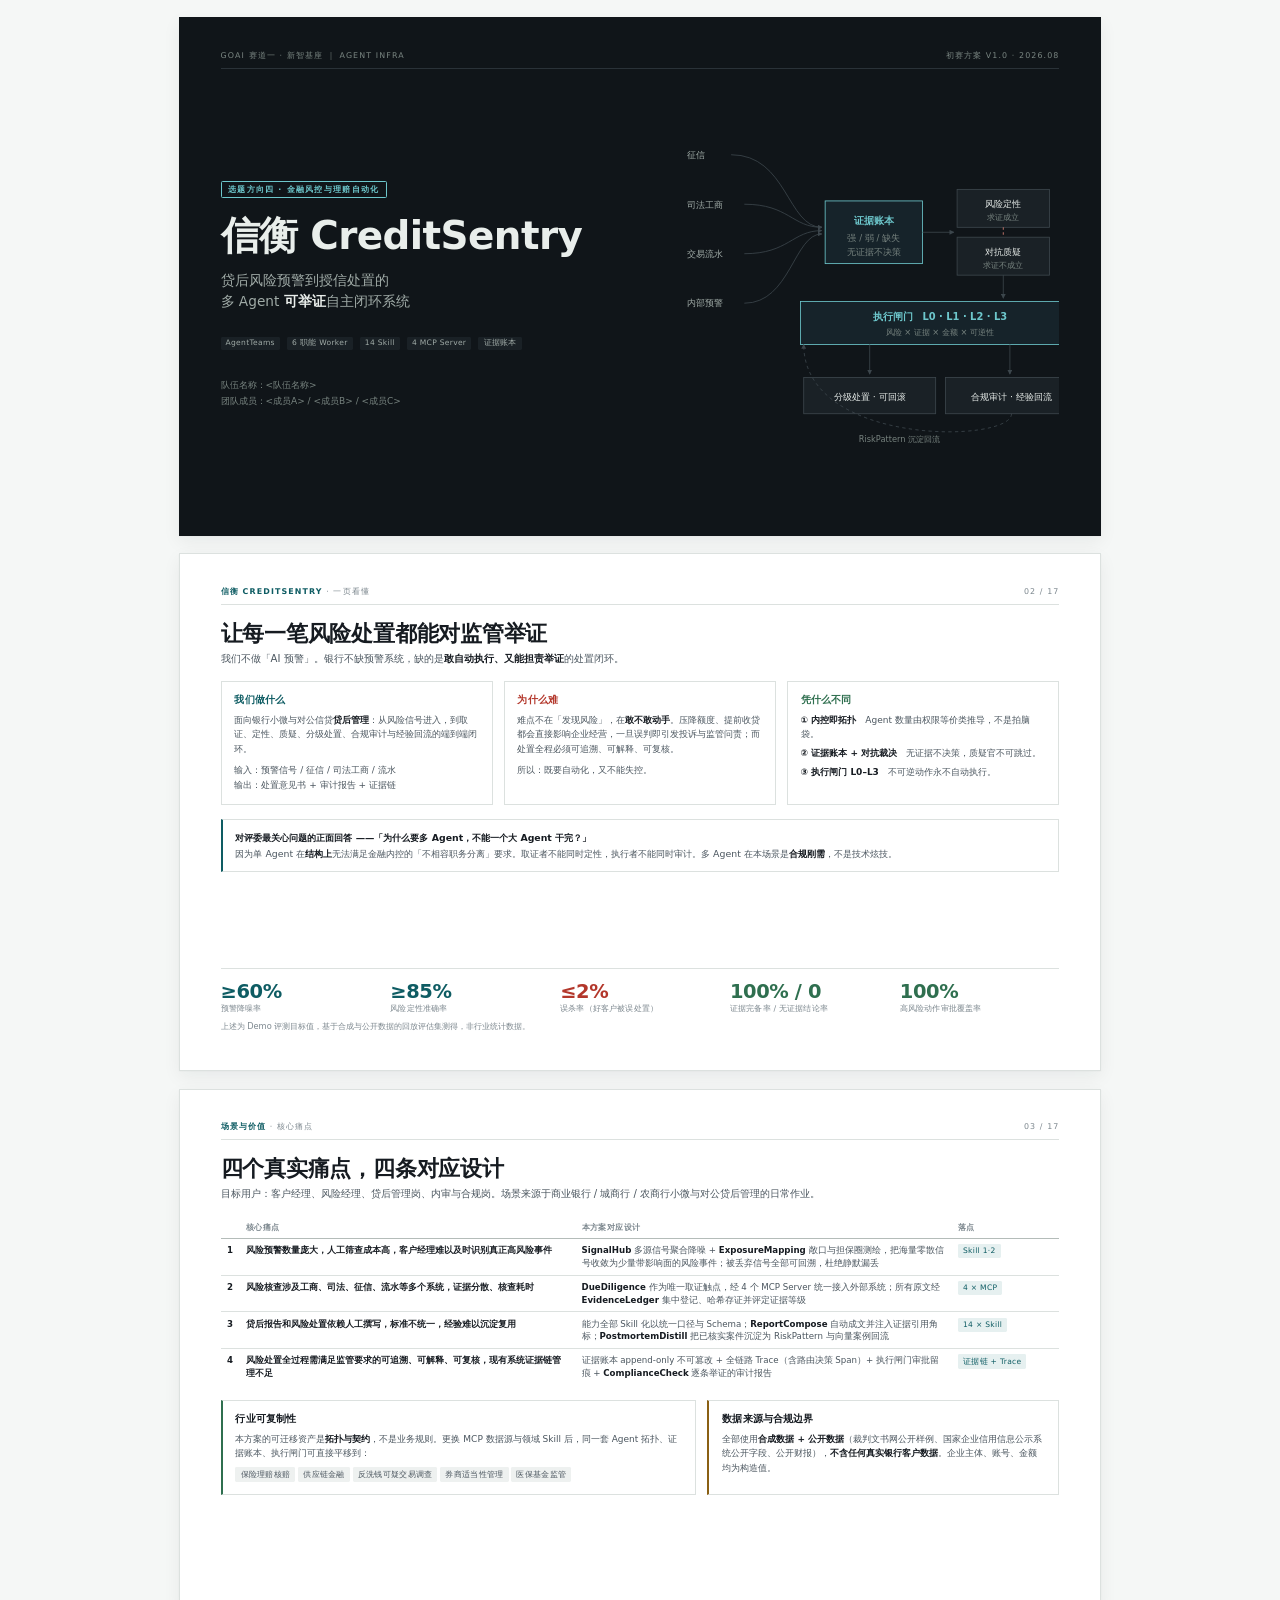
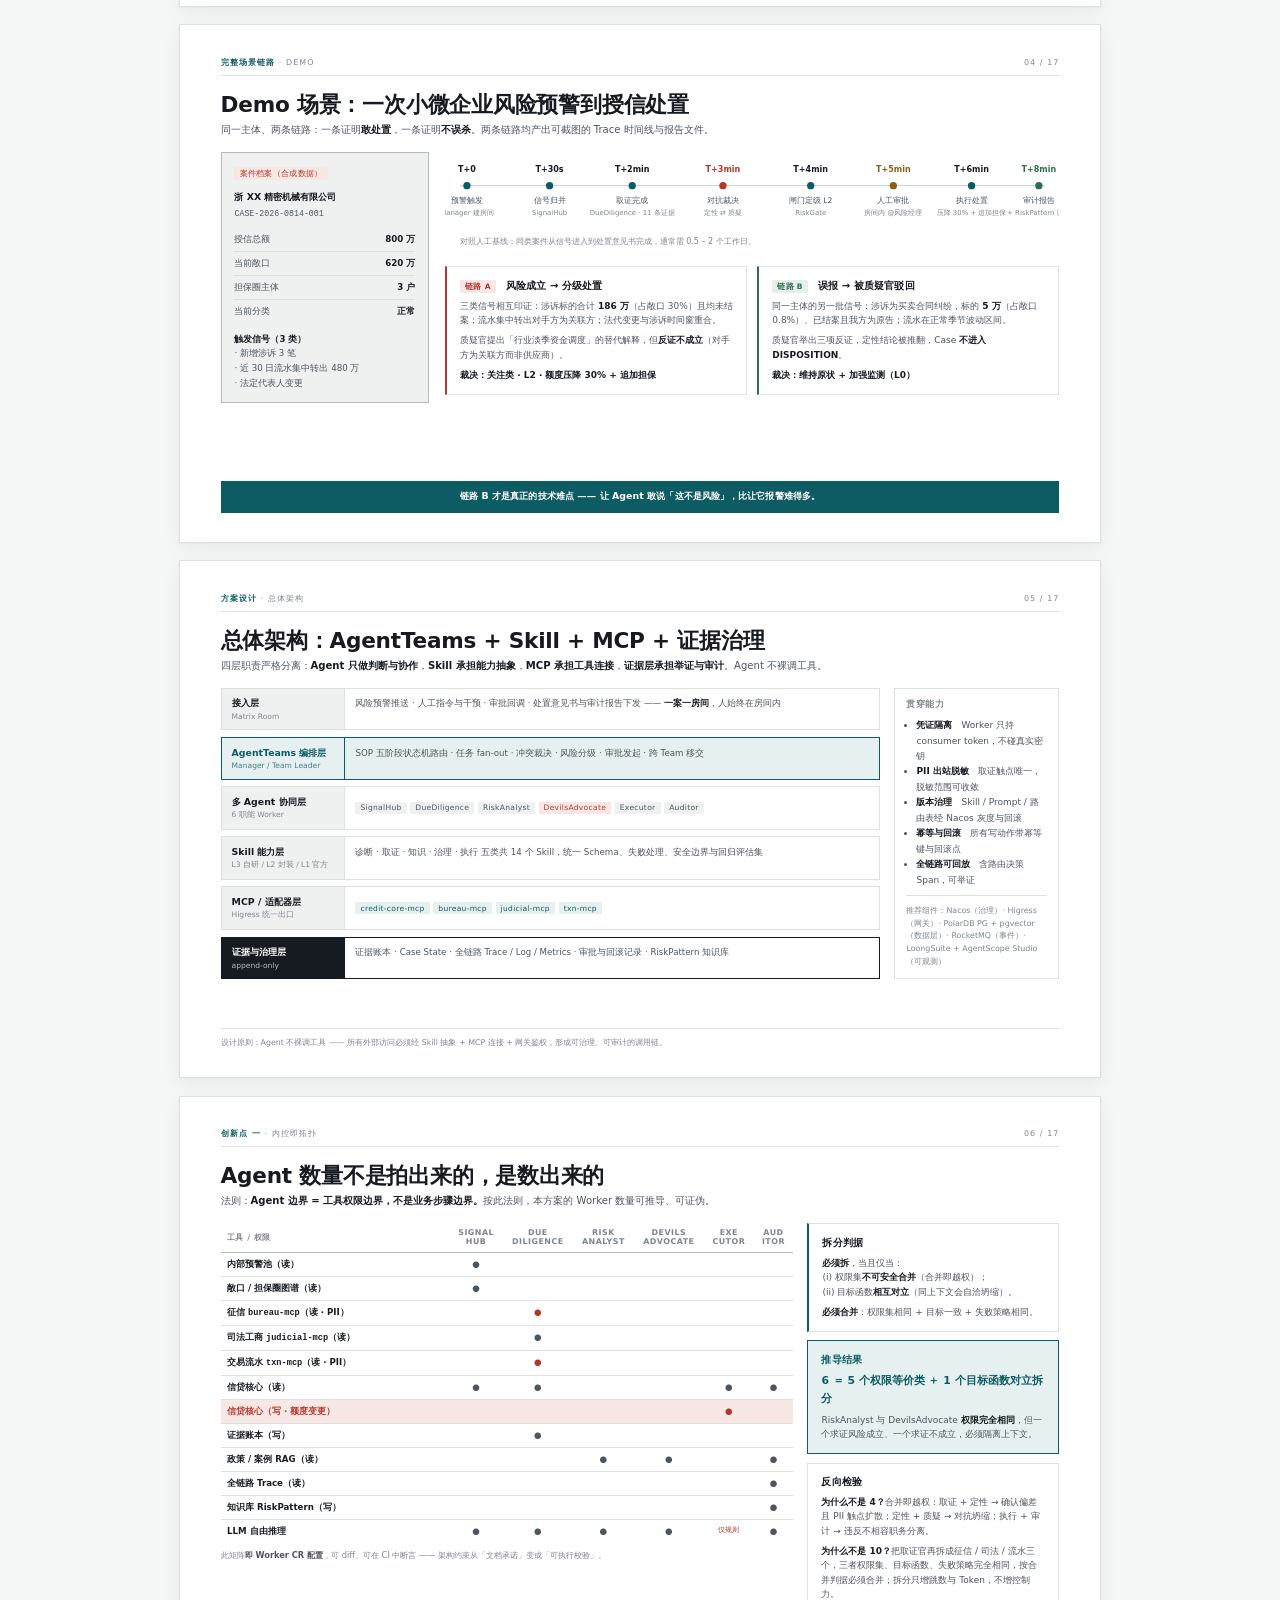
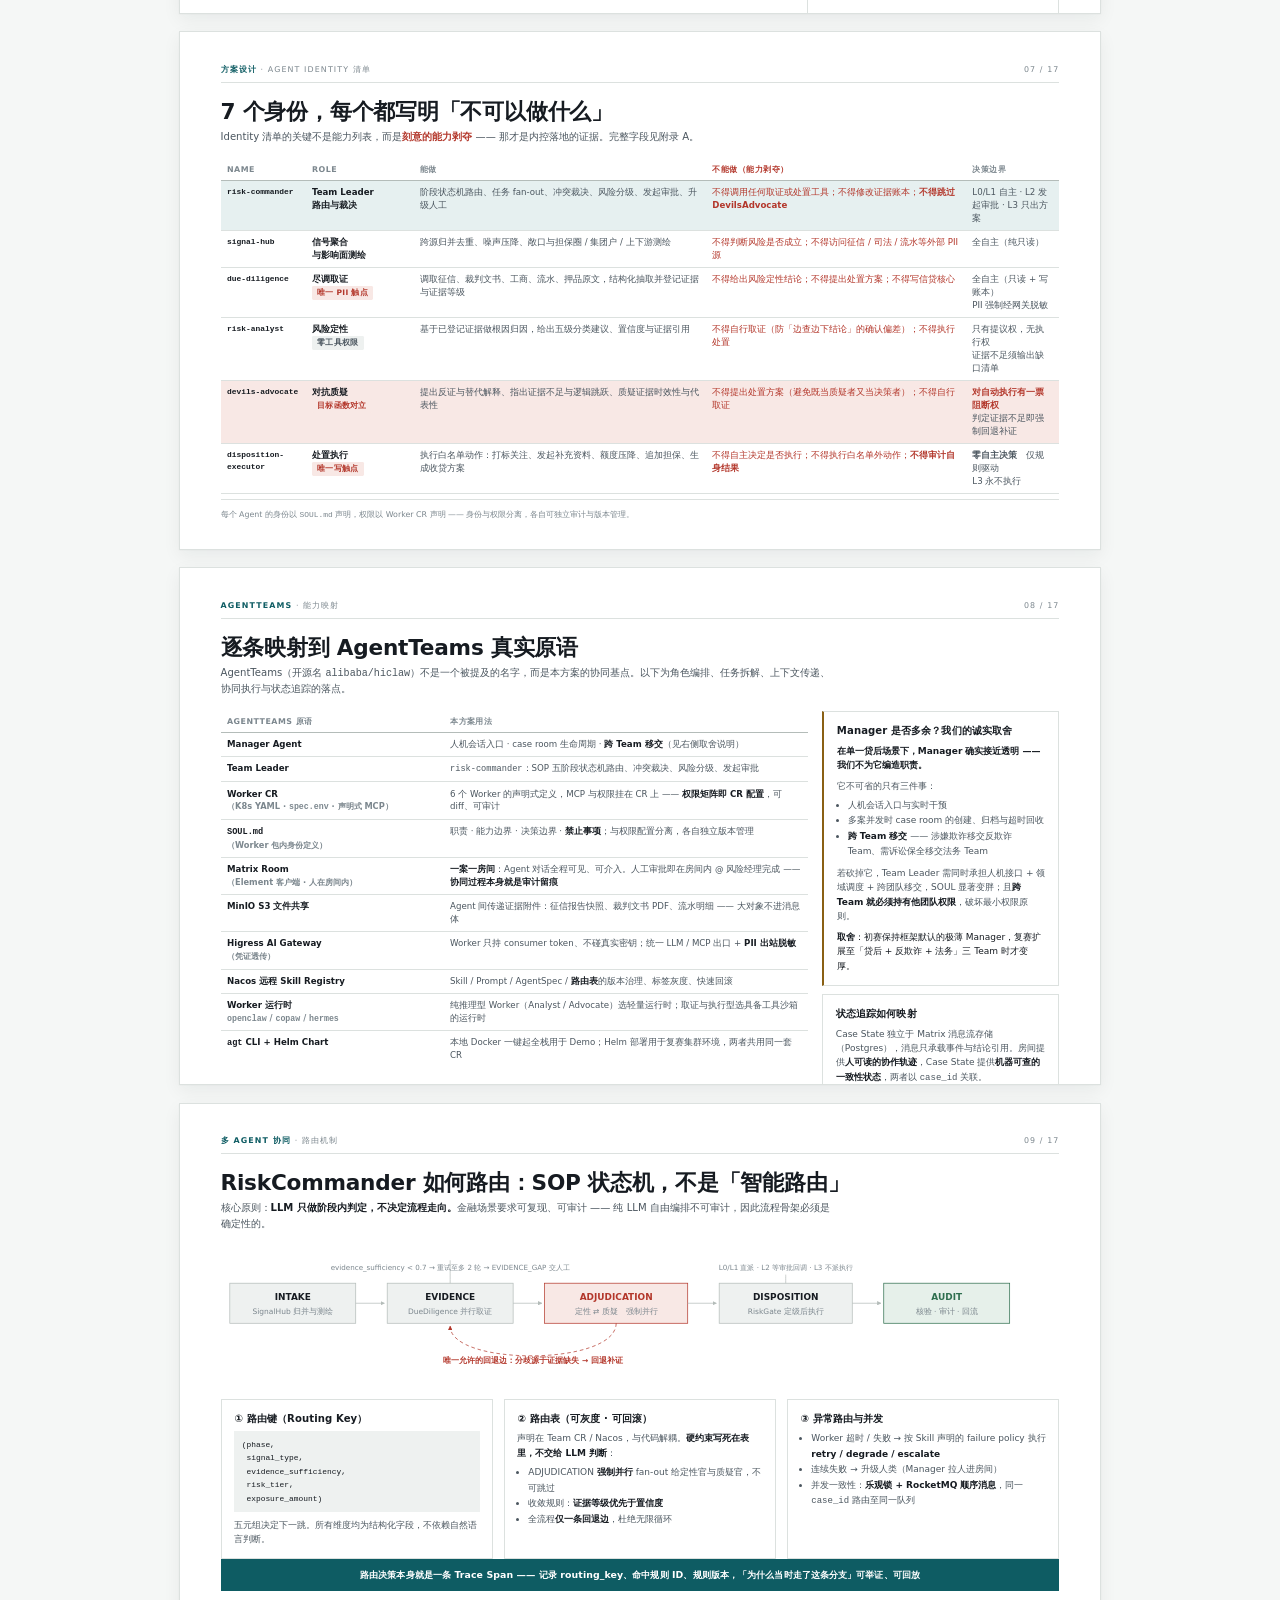
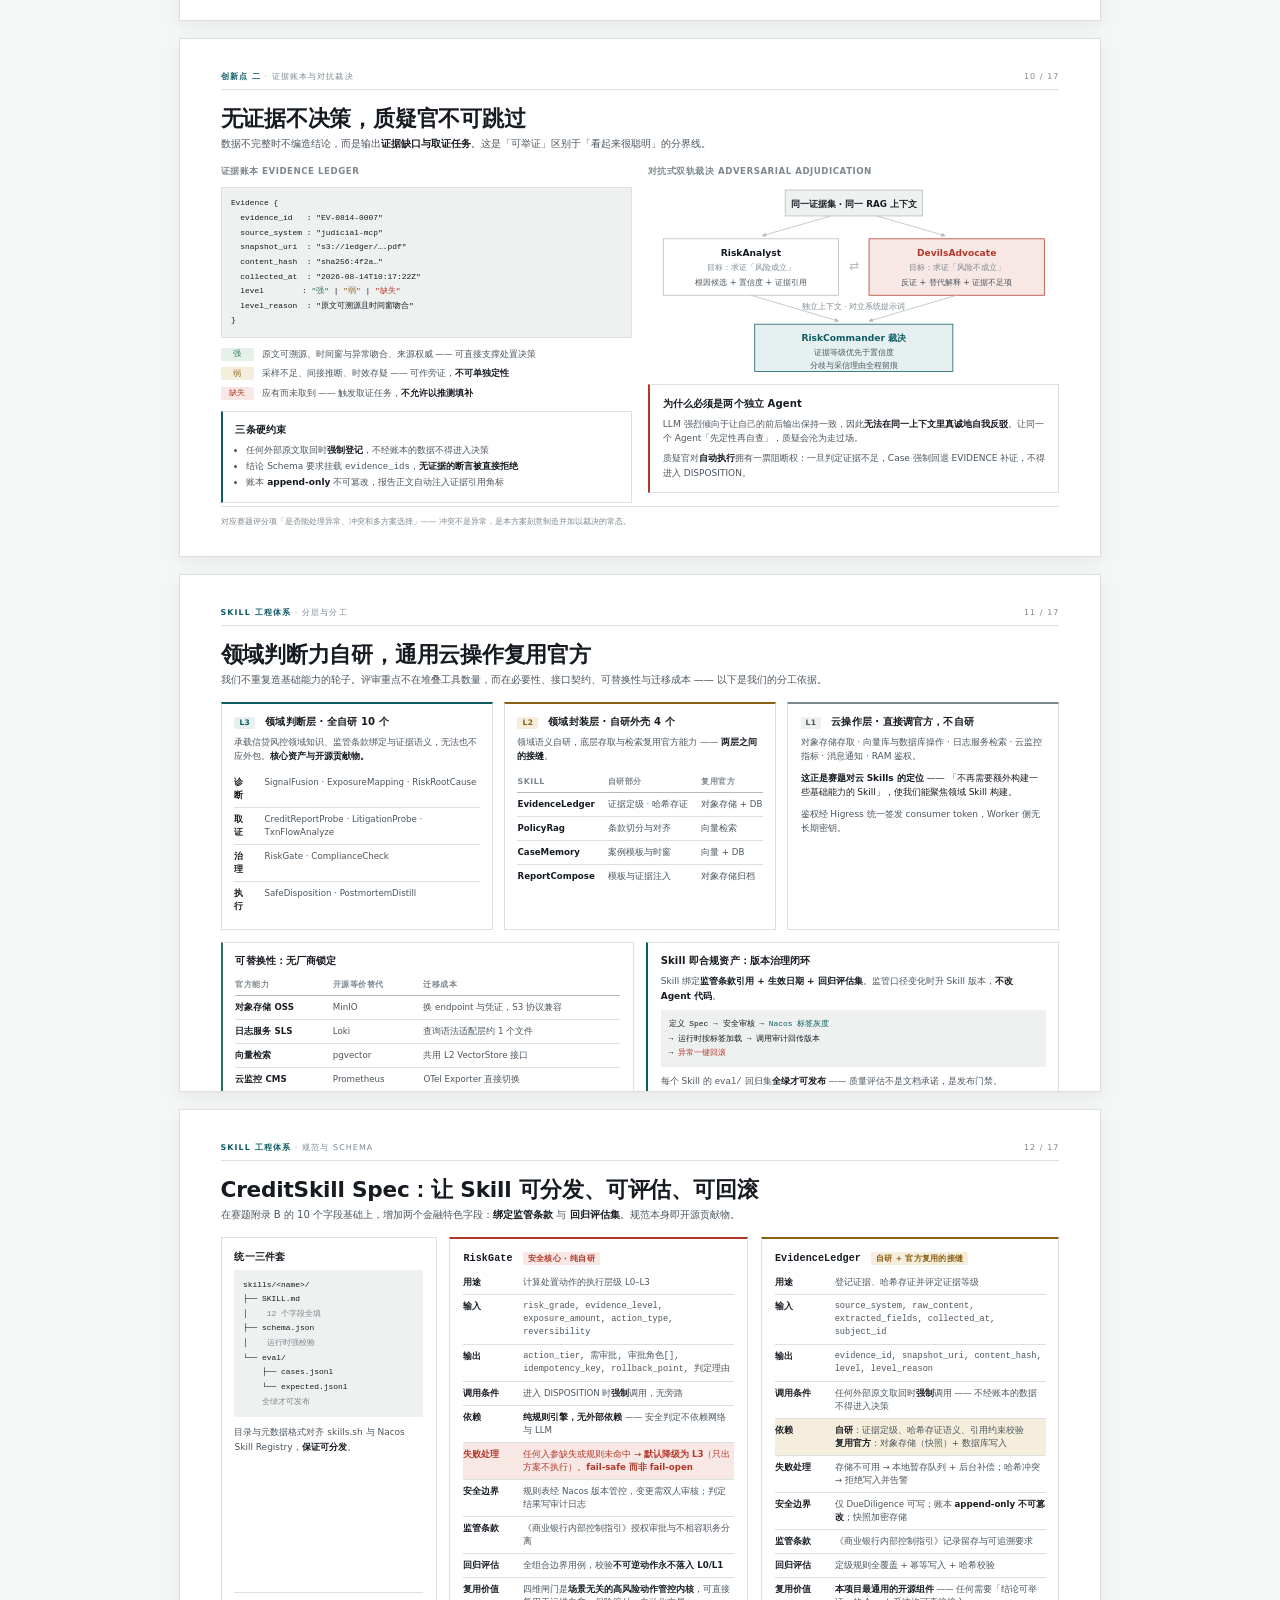
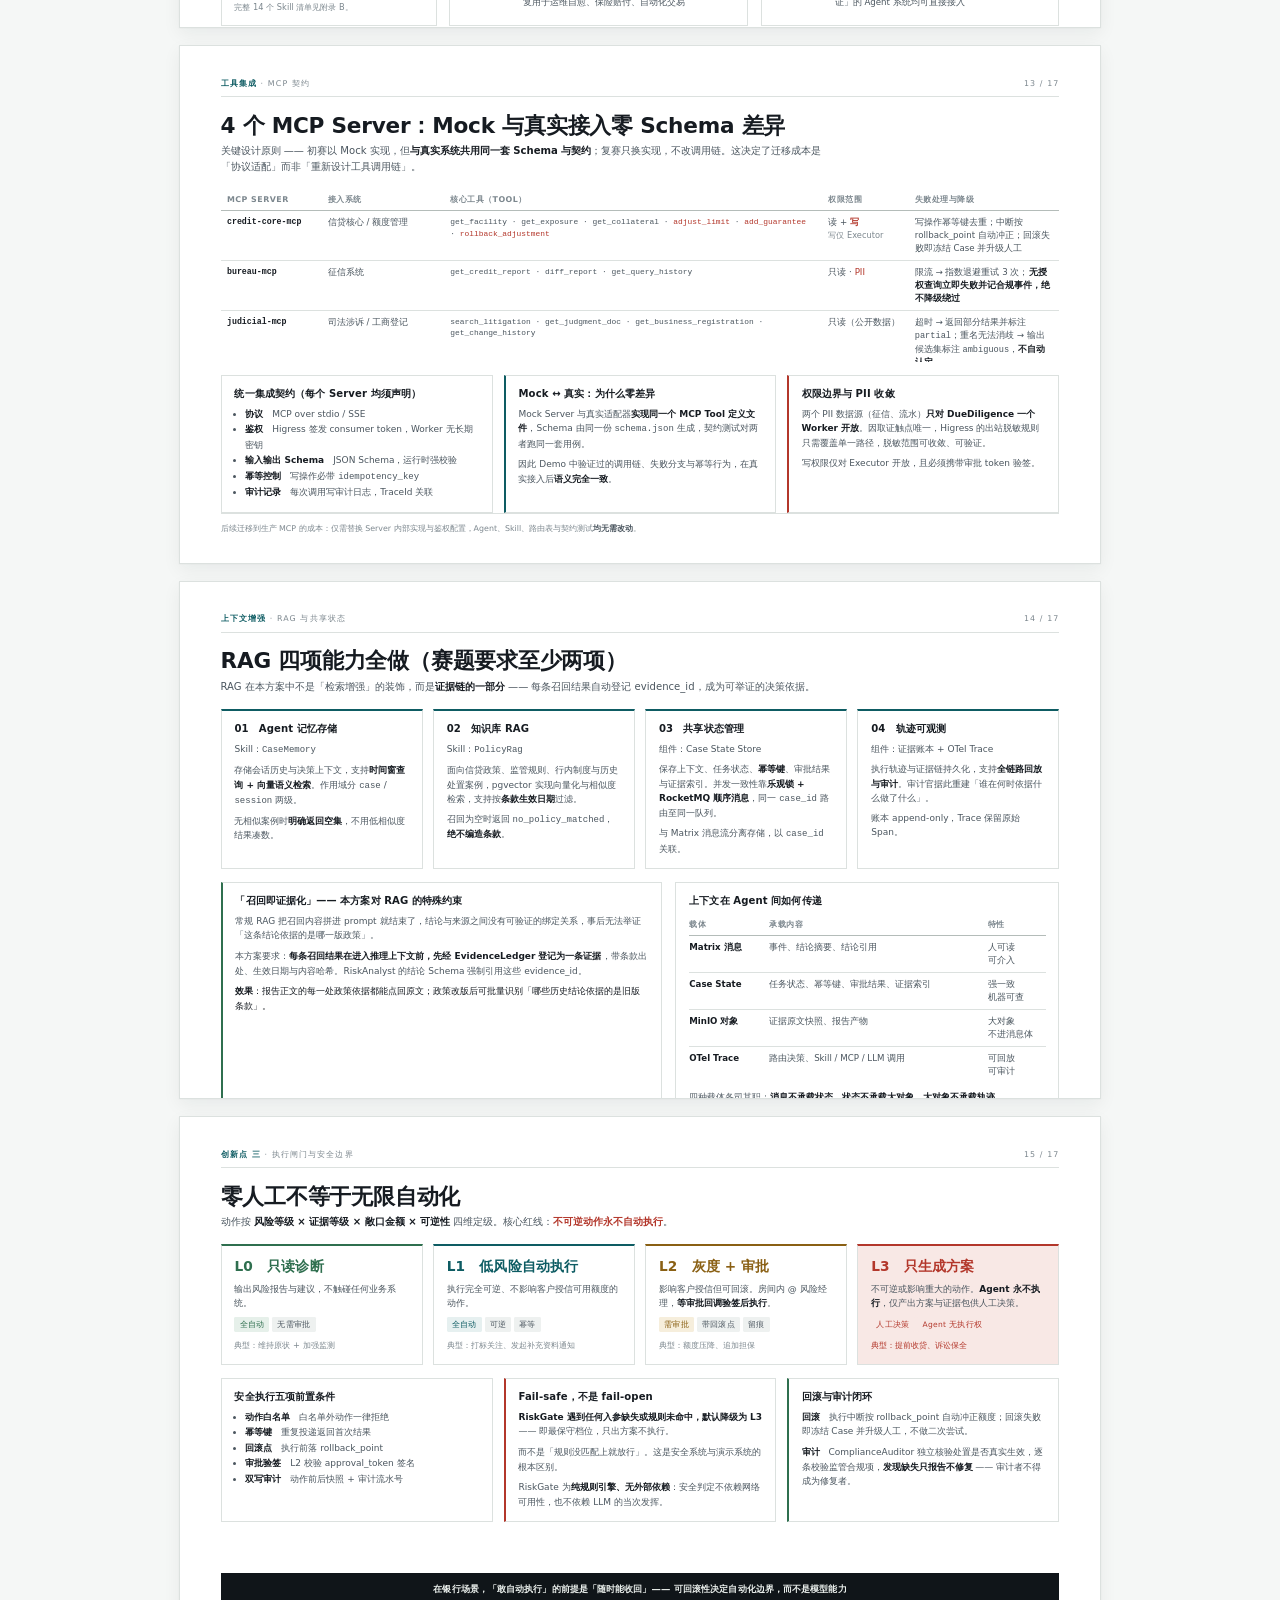
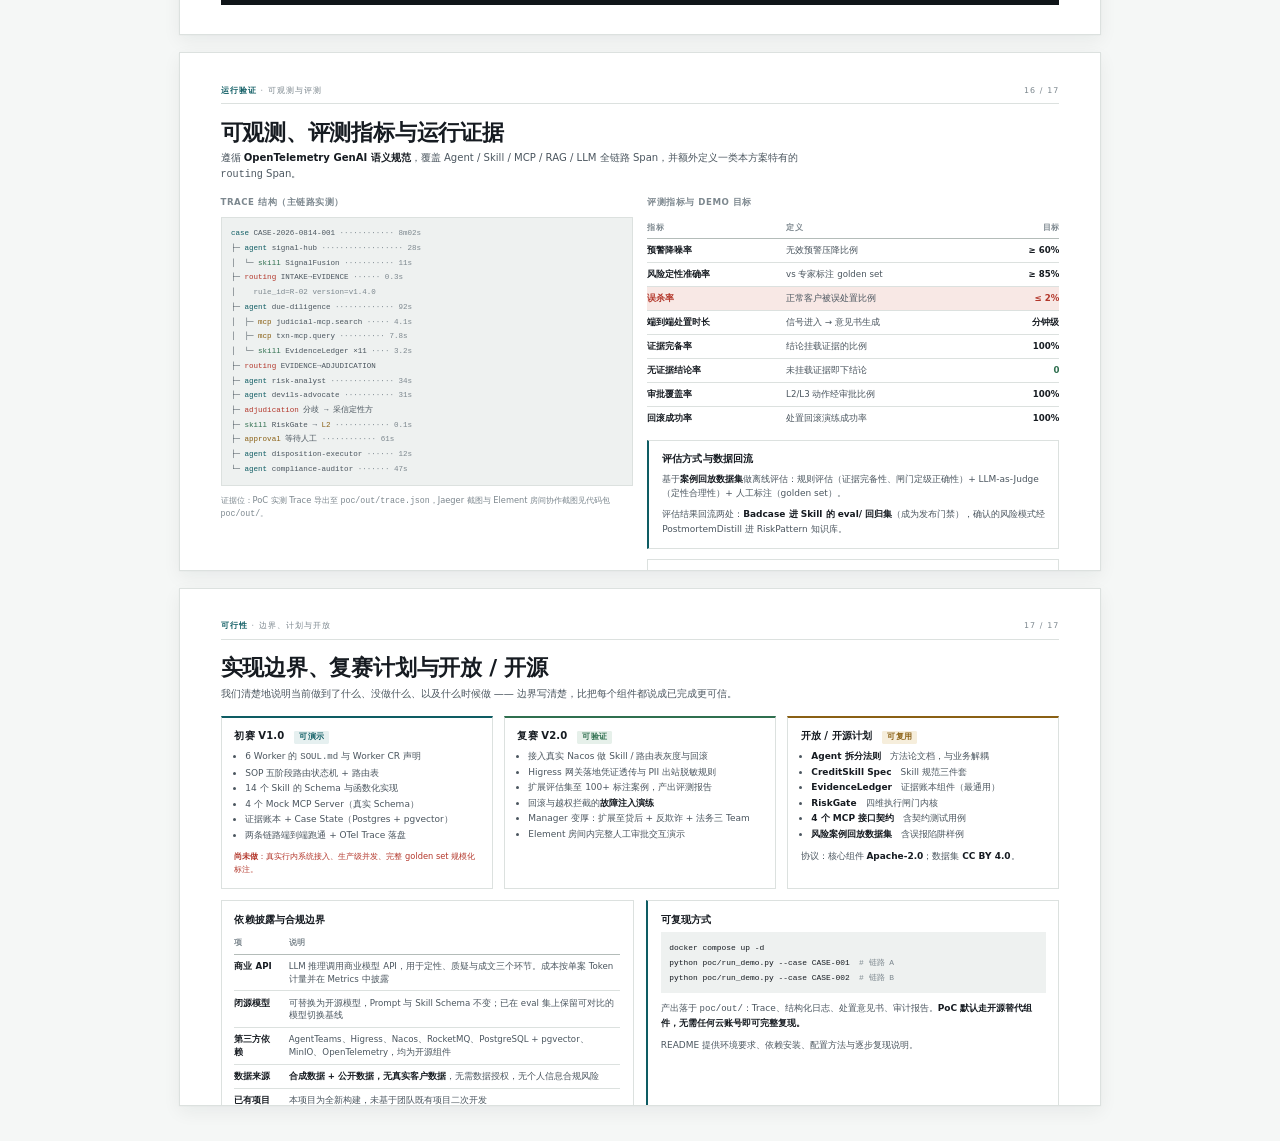
==== deck/index.html @ f34bb6d3 "信衡 CreditSentry：贷后风险预警到授信处置的多 Agent 可举证闭环 GOAI 赛道一【新智基座｜Agent Infra】· 选题方向四 参赛作品。  - poc/          可" ====
<!doctype html>
<html lang="zh-CN">
<head>
<meta charset="utf-8" />
<meta name="viewport" content="width=device-width, initial-scale=1" />
<title>信衡 CreditSentry · GOAI 赛道一 初赛方案</title>
<style>
:root{
  --ground:#F5F7F6;
  --sheet:#FFFFFF;
  --ink:#161B21;
  --ink-2:#4B565F;
  --ink-3:#7C878E;
  --rule:#DCE1DF;
  --rule-2:#B4BCB9;
  --accent:#0E5C63;
  --accent-2:#127B84;
  --accent-soft:#E6F0F0;
  --good:#2F6F4F;
  --good-soft:#E6F0EA;
  --warn:#8A6014;
  --warn-soft:#F6EEDC;
  --crit:#B3372B;
  --crit-soft:#F8E8E5;
  --chip:#EEF1F0;
  --shadow:0 1px 2px rgba(22,27,33,.05), 0 8px 24px rgba(22,27,33,.06);
}
@media (prefers-color-scheme: dark){
  :root:not([data-theme="light"]){
    --ground:#0D1013;
    --sheet:#151A1F;
    --ink:#E9EEEB;
    --ink-2:#A8B3AF;
    --ink-3:#77837F;
    --rule:#283036;
    --rule-2:#3D474D;
    --accent:#63C0C5;
    --accent-2:#8AD3D6;
    --accent-soft:#12292B;
    --good:#6FB794;
    --good-soft:#16271F;
    --warn:#CFA054;
    --warn-soft:#2A2317;
    --crit:#E4867A;
    --crit-soft:#2E1C1A;
    --chip:#1D2429;
    --shadow:0 1px 2px rgba(0,0,0,.4), 0 8px 24px rgba(0,0,0,.35);
  }
}
:root[data-theme="dark"]{
  --ground:#0D1013;
  --sheet:#151A1F;
  --ink:#E9EEEB;
  --ink-2:#A8B3AF;
  --ink-3:#77837F;
  --rule:#283036;
  --rule-2:#3D474D;
  --accent:#63C0C5;
  --accent-2:#8AD3D6;
  --accent-soft:#12292B;
  --good:#6FB794;
  --good-soft:#16271F;
  --warn:#CFA054;
  --warn-soft:#2A2317;
  --crit:#E4867A;
  --crit-soft:#2E1C1A;
  --chip:#1D2429;
  --shadow:0 1px 2px rgba(0,0,0,.4), 0 8px 24px rgba(0,0,0,.35);
}

*{box-sizing:border-box;}
html,body{margin:0;padding:0;}
body{
  background:var(--ground);
  color:var(--ink);
  font-family:"PingFang SC","Hiragino Sans GB","Source Han Sans SC","Noto Sans CJK SC","Microsoft YaHei",system-ui,sans-serif;
  -webkit-font-smoothing:antialiased;
  font-feature-settings:"tnum" 0;
}
.mono{font-family:ui-monospace,"SF Mono","JetBrains Mono",Menlo,Consolas,monospace;}
.num{font-variant-numeric:tabular-nums;}

#deck{width:1280px;margin:0 auto;padding:24px 0 48px;display:flex;flex-direction:column;gap:24px;}

.slide{
  width:1280px;height:720px;flex:0 0 720px;
  background:var(--sheet);
  border:1px solid var(--rule);
  box-shadow:var(--shadow);
  padding:44px 56px 40px;
  display:flex;flex-direction:column;
  position:relative;overflow:hidden;
}
.slide.dark{background:#101519;border-color:#101519;color:#E9EEEB;}
:root[data-theme="dark"] .slide.dark,
.slide.dark{--ink:#E9EEEB;--ink-2:#A0ABA7;--ink-3:#7A8682;--rule:#2A3238;--rule-2:#3C464C;--sheet:#101519;--chip:#1A2126;--accent:#6DC7CC;--accent-soft:#14302F;}

/* header rail */
.rail{display:flex;justify-content:space-between;align-items:baseline;
  font-size:11px;letter-spacing:.14em;text-transform:uppercase;color:var(--ink-3);
  padding-bottom:10px;border-bottom:1px solid var(--rule);margin-bottom:22px;}
.rail b{color:var(--accent);font-weight:600;}
h1{font-size:54px;line-height:1.14;margin:0;font-weight:600;letter-spacing:-.015em;text-wrap:balance;}
h2{font-size:30px;line-height:1.2;margin:0 0 6px;font-weight:600;letter-spacing:-.01em;text-wrap:balance;}
.sub{font-size:14px;color:var(--ink-2);margin:0 0 20px;line-height:1.55;max-width:96ch;}
.body{flex:1;min-height:0;display:flex;flex-direction:column;}

/* generic bits */
.eyebrow{display:inline-block;font-size:11px;letter-spacing:.16em;text-transform:uppercase;
  color:var(--accent);border:1px solid var(--accent);border-radius:2px;padding:3px 9px;font-weight:600;}
.grid{display:grid;gap:14px;}
.card{border:1px solid var(--rule);padding:16px 18px;background:var(--sheet);}
.card h4{margin:0 0 8px;font-size:14px;font-weight:600;letter-spacing:.01em;}
.card p{margin:0;font-size:12.5px;line-height:1.6;color:var(--ink-2);}
ul{margin:0;padding-left:16px;}
li{font-size:12.5px;line-height:1.72;color:var(--ink-2);}
li strong{color:var(--ink);font-weight:600;}
.k{color:var(--ink);font-weight:600;}
.tag{display:inline-block;font-size:10.5px;padding:2px 7px;border-radius:2px;background:var(--chip);color:var(--ink-2);letter-spacing:.04em;}
.tag.a{background:var(--accent-soft);color:var(--accent);}
.tag.g{background:var(--good-soft);color:var(--good);}
.tag.w{background:var(--warn-soft);color:var(--warn);}
.tag.c{background:var(--crit-soft);color:var(--crit);}

table{border-collapse:collapse;width:100%;font-size:12px;}
th{font-weight:600;font-size:11px;letter-spacing:.06em;color:var(--ink-3);text-transform:uppercase;
  text-align:left;padding:7px 9px;border-bottom:1px solid var(--rule-2);white-space:nowrap;}
td{padding:7px 9px;border-bottom:1px solid var(--rule);color:var(--ink-2);line-height:1.5;vertical-align:top;}
td.k{color:var(--ink);font-weight:600;}
tr:last-child td{border-bottom:none;}
.tw{overflow-x:auto;}

.foot{margin-top:auto;padding-top:12px;border-top:1px solid var(--rule);
  font-size:11px;color:var(--ink-3);display:flex;justify-content:space-between;gap:16px;}
.note{font-size:11.5px;color:var(--ink-3);line-height:1.6;}

.banner{background:#101519;color:#E9EEEB;padding:13px 20px;font-size:13px;font-weight:600;letter-spacing:.01em;text-align:center;}
.banner.a{background:var(--accent);color:#fff;}
:root[data-theme="dark"] .banner.a{color:#08191A;}

.metric{display:flex;flex-direction:column;gap:3px;}
.metric b{font-size:27px;font-weight:600;letter-spacing:-.02em;line-height:1;}
.metric span{font-size:11px;color:var(--ink-3);letter-spacing:.02em;}

svg{display:block;max-width:100%;}
.stxt{font-family:"PingFang SC","Hiragino Sans GB","Microsoft YaHei",system-ui,sans-serif;}

@media (max-width:1340px){ #deck{zoom:.72;} }
@media (max-width:960px){ #deck{zoom:.5;} }

@media print{
  @page{size:1280px 720px;margin:0;}
  html,body{background:#fff;}
  #deck{zoom:1;width:1280px;padding:0;gap:0;}
  .slide{page-break-after:always;break-after:page;box-shadow:none;border:none;}
  .slide:last-child{page-break-after:auto;}
}
</style>
</head>
<body>
<div id="deck">

<!-- ============ 01 封面 ============ -->
<section class="slide dark">
  <div class="rail" style="border-color:#2A3238;"><span>GOAI 赛道一 · 新智基座 ｜ Agent Infra</span><span>初赛方案 V1.0 · 2026.08</span></div>
  <div class="body" style="justify-content:center;">
    <div style="display:grid;grid-template-columns:1.05fr .95fr;gap:56px;align-items:center;">
      <div>
        <span class="eyebrow" style="color:#6DC7CC;border-color:#6DC7CC;">选题方向四 · 金融风控与理赔自动化</span>
        <h1 style="margin-top:22px;">信衡 CreditSentry</h1>
        <p style="font-size:19px;line-height:1.55;color:#A0ABA7;margin:16px 0 0;max-width:30ch;">
          贷后风险预警到授信处置的<br />多 Agent <b style="color:#E9EEEB;font-weight:600;">可举证</b>自主闭环系统
        </p>
        <div style="margin-top:34px;display:flex;gap:10px;flex-wrap:wrap;">
          <span class="tag" style="background:#1A2126;color:#A0ABA7;">AgentTeams</span>
          <span class="tag" style="background:#1A2126;color:#A0ABA7;">6 职能 Worker</span>
          <span class="tag" style="background:#1A2126;color:#A0ABA7;">14 Skill</span>
          <span class="tag" style="background:#1A2126;color:#A0ABA7;">4 MCP Server</span>
          <span class="tag" style="background:#1A2126;color:#A0ABA7;">证据账本</span>
        </div>
        <p style="font-size:12.5px;color:#77837F;margin:38px 0 0;line-height:1.8;">
          队伍名称：&lt;队伍名称&gt;<br />
          团队成员：&lt;成员A&gt; / &lt;成员B&gt; / &lt;成员C&gt;
        </p>
      </div>
      <div>
        <svg viewBox="0 0 460 400" role="img" aria-label="信号汇聚到裁决闸门再到处置与审计的示意图">
          <defs>
            <marker id="ar" viewBox="0 0 8 8" refX="7" refY="4" markerWidth="6" markerHeight="6" orient="auto">
              <path d="M0 0 L8 4 L0 8 z" fill="#3C464C"/>
            </marker>
          </defs>
          <g class="stxt" font-size="11" fill="#A0ABA7">
            <text x="8" y="34">征信</text><text x="8" y="94">司法工商</text>
            <text x="8" y="154">交易流水</text><text x="8" y="214">内部预警</text>
          </g>
          <g stroke="#3C464C" fill="none" marker-end="url(#ar)">
            <path d="M62 30 C130 30 130 118 172 118"/>
            <path d="M78 90 C132 90 136 118 172 118"/>
            <path d="M78 150 C132 150 136 122 172 122"/>
            <path d="M78 210 C134 210 138 126 172 126"/>
          </g>
          <rect x="176" y="86" width="118" height="76" fill="#16232A" stroke="#6DC7CC"/>
          <text class="stxt" x="235" y="114" font-size="12.5" fill="#6DC7CC" text-anchor="middle" font-weight="600">证据账本</text>
          <text class="stxt" x="235" y="134" font-size="10.5" fill="#77837F" text-anchor="middle">强 / 弱 / 缺失</text>
          <text class="stxt" x="235" y="151" font-size="10.5" fill="#77837F" text-anchor="middle">无证据不决策</text>

          <path d="M294 124 L332 124" stroke="#3C464C" marker-end="url(#ar)" fill="none"/>
          <rect x="336" y="72" width="112" height="46" fill="#1A2126" stroke="#3C464C"/>
          <text class="stxt" x="392" y="93" font-size="11.5" fill="#E9EEEB" text-anchor="middle">风险定性</text>
          <text class="stxt" x="392" y="109" font-size="10" fill="#77837F" text-anchor="middle">求证成立</text>
          <rect x="336" y="130" width="112" height="46" fill="#1A2126" stroke="#3C464C"/>
          <text class="stxt" x="392" y="151" font-size="11.5" fill="#E9EEEB" text-anchor="middle">对抗质疑</text>
          <text class="stxt" x="392" y="167" font-size="10" fill="#77837F" text-anchor="middle">求证不成立</text>
          <path d="M392 118 L392 130" stroke="#E4867A" stroke-dasharray="3 3"/>

          <path d="M392 176 L392 204" stroke="#3C464C" marker-end="url(#ar)" fill="none"/>
          <rect x="300" y="208" width="184" height="0" />
          <g transform="translate(146,208)">
            <rect x="0" y="0" width="338" height="52" fill="#16232A" stroke="#6DC7CC"/>
            <text class="stxt" x="169" y="22" font-size="12" fill="#6DC7CC" text-anchor="middle" font-weight="600">执行闸门　L0 · L1 · L2 · L3</text>
            <text class="stxt" x="169" y="40" font-size="10" fill="#77837F" text-anchor="middle">风险 × 证据 × 金额 × 可逆性</text>
          </g>
          <g stroke="#3C464C" fill="none" marker-end="url(#ar)">
            <path d="M230 260 L230 296"/><path d="M400 260 L400 296"/>
          </g>
          <rect x="150" y="300" width="160" height="44" fill="#1A2126" stroke="#3C464C"/>
          <text class="stxt" x="230" y="327" font-size="11.5" fill="#E9EEEB" text-anchor="middle">分级处置 · 可回滚</text>
          <rect x="322" y="300" width="160" height="44" fill="#1A2126" stroke="#3C464C"/>
          <text class="stxt" x="402" y="327" font-size="11.5" fill="#E9EEEB" text-anchor="middle">合规审计 · 经验回流</text>
          <path d="M402 344 C402 380 150 384 150 260" stroke="#3C464C" stroke-dasharray="4 4" fill="none" marker-end="url(#ar)"/>
          <text class="stxt" x="266" y="378" font-size="10" fill="#77837F" text-anchor="middle">RiskPattern 沉淀回流</text>
        </svg>
      </div>
    </div>
  </div>
</section>

<!-- ============ 02 一页看懂 ============ -->
<section class="slide">
  <div class="rail"><span><b>信衡 CreditSentry</b> · 一页看懂</span><span class="num">02 / 17</span></div>
  <h2>让每一笔风险处置都能对监管举证</h2>
  <p class="sub">我们不做「AI 预警」。银行不缺预警系统，缺的是<span class="k">敢自动执行、又能担责举证</span>的处置闭环。</p>
  <div class="body">
    <div class="grid" style="grid-template-columns:repeat(3,1fr);">
      <div class="card">
        <h4 style="color:var(--accent);">我们做什么</h4>
        <p>面向银行小微与对公信贷<span class="k">贷后管理</span>：从风险信号进入，到取证、定性、质疑、分级处置、合规审计与经验回流的端到端闭环。</p>
        <p style="margin-top:10px;">输入：预警信号 / 征信 / 司法工商 / 流水<br />输出：处置意见书 + 审计报告 + 证据链</p>
      </div>
      <div class="card">
        <h4 style="color:var(--crit);">为什么难</h4>
        <p>难点不在「发现风险」，在<span class="k">敢不敢动手</span>。压降额度、提前收贷都会直接影响企业经营，一旦误判即引发投诉与监管问责；而处置全程必须可追溯、可解释、可复核。</p>
        <p style="margin-top:10px;">所以：既要自动化，又不能失控。</p>
      </div>
      <div class="card">
        <h4 style="color:var(--good);">凭什么不同</h4>
        <p><span class="k">① 内控即拓扑</span>　Agent 数量由权限等价类推导，不是拍脑袋。</p>
        <p style="margin-top:6px;"><span class="k">② 证据账本 + 对抗裁决</span>　无证据不决策，质疑官不可跳过。</p>
        <p style="margin-top:6px;"><span class="k">③ 执行闸门 L0–L3</span>　不可逆动作永不自动执行。</p>
      </div>
    </div>

    <div style="margin-top:20px;border:1px solid var(--rule);border-left:3px solid var(--accent);padding:14px 18px;">
      <p style="margin:0;font-size:13px;line-height:1.65;color:var(--ink-2);">
        <span class="k">对评委最关心问题的正面回答 ——「为什么要多 Agent，不能一个大 Agent 干完？」</span><br />
        因为单 Agent 在<span class="k">结构上</span>无法满足金融内控的「不相容职务分离」要求。取证者不能同时定性，执行者不能同时审计。多 Agent 在本场景是<span class="k">合规刚需</span>，不是技术炫技。
      </p>
    </div>

    <div class="grid" style="grid-template-columns:repeat(5,1fr);margin-top:auto;padding-top:18px;border-top:1px solid var(--rule);">
      <div class="metric"><b class="num" style="color:var(--accent);">≥60%</b><span>预警降噪率</span></div>
      <div class="metric"><b class="num" style="color:var(--accent);">≥85%</b><span>风险定性准确率</span></div>
      <div class="metric"><b class="num" style="color:var(--crit);">≤2%</b><span>误杀率（好客户被误处置）</span></div>
      <div class="metric"><b class="num" style="color:var(--good);">100% / 0</b><span>证据完备率 / 无证据结论率</span></div>
      <div class="metric"><b class="num" style="color:var(--good);">100%</b><span>高风险动作审批覆盖率</span></div>
    </div>
    <p class="note" style="margin-top:8px;">上述为 Demo 评测目标值，基于合成与公开数据的回放评估集测得，非行业统计数据。</p>
  </div>
</section>

<!-- ============ 03 痛点 ============ -->
<section class="slide">
  <div class="rail"><span><b>场景与价值</b> · 核心痛点</span><span class="num">03 / 17</span></div>
  <h2>四个真实痛点，四条对应设计</h2>
  <p class="sub">目标用户：客户经理、风险经理、贷后管理岗、内审与合规岗。场景来源于商业银行 / 城商行 / 农商行小微与对公贷后管理的日常作业。</p>
  <div class="body">
    <div class="tw">
    <table>
      <thead><tr><th style="width:26px;"></th><th style="width:40%;">核心痛点</th><th>本方案对应设计</th><th style="width:150px;">落点</th></tr></thead>
      <tbody>
        <tr>
          <td class="k num">1</td>
          <td class="k">风险预警数量庞大，人工筛查成本高，客户经理难以及时识别真正高风险事件</td>
          <td><span class="k">SignalHub</span> 多源信号聚合降噪 + <span class="k">ExposureMapping</span> 敞口与担保圈测绘，把海量零散信号收敛为少量带影响面的风险事件；被丢弃信号全部可回溯，杜绝静默漏丢</td>
          <td><span class="tag a">Skill 1·2</span></td>
        </tr>
        <tr>
          <td class="k num">2</td>
          <td class="k">风险核查涉及工商、司法、征信、流水等多个系统，证据分散、核查耗时</td>
          <td><span class="k">DueDiligence</span> 作为唯一取证触点，经 4 个 MCP Server 统一接入外部系统；所有原文经 <span class="k">EvidenceLedger</span> 集中登记、哈希存证并评定证据等级</td>
          <td><span class="tag a">4 × MCP</span></td>
        </tr>
        <tr>
          <td class="k num">3</td>
          <td class="k">贷后报告和风险处置依赖人工撰写，标准不统一，经验难以沉淀复用</td>
          <td>能力全部 Skill 化以统一口径与 Schema；<span class="k">ReportCompose</span> 自动成文并注入证据引用角标；<span class="k">PostmortemDistill</span> 把已核实案件沉淀为 RiskPattern 与向量案例回流</td>
          <td><span class="tag a">14 × Skill</span></td>
        </tr>
        <tr>
          <td class="k num">4</td>
          <td class="k">风险处置全过程需满足监管要求的可追溯、可解释、可复核，现有系统证据链管理不足</td>
          <td>证据账本 append-only 不可篡改 + 全链路 Trace（含路由决策 Span）+ 执行闸门审批留痕 + <span class="k">ComplianceCheck</span> 逐条举证的审计报告</td>
          <td><span class="tag a">证据链 + Trace</span></td>
        </tr>
      </tbody>
    </table>
    </div>

    <div class="grid" style="grid-template-columns:1.35fr 1fr;gap:16px;margin-top:20px;">
      <div class="card" style="border-left:3px solid var(--good);">
        <h4>行业可复制性</h4>
        <p>本方案的可迁移资产是<span class="k">拓扑与契约</span>，不是业务规则。更换 MCP 数据源与领域 Skill 后，同一套 Agent 拓扑、证据账本、执行闸门可直接平移到：</p>
        <p style="margin-top:8px;"><span class="tag">保险理赔核赔</span> <span class="tag">供应链金融</span> <span class="tag">反洗钱可疑交易调查</span> <span class="tag">券商适当性管理</span> <span class="tag">医保基金监管</span></p>
      </div>
      <div class="card" style="border-left:3px solid var(--warn);">
        <h4>数据来源与合规边界</h4>
        <p>全部使用<span class="k">合成数据 + 公开数据</span>（裁判文书网公开样例、国家企业信用信息公示系统公开字段、公开财报），<span class="k">不含任何真实银行客户数据</span>。企业主体、账号、金额均为构造值。</p>
      </div>
    </div>
  </div>
</section>

<!-- ============ 04 Demo 场景 ============ -->
<section class="slide">
  <div class="rail"><span><b>完整场景链路</b> · Demo</span><span class="num">04 / 17</span></div>
  <h2>Demo 场景：一次小微企业风险预警到授信处置</h2>
  <p class="sub">同一主体、两条链路：一条证明<span class="k">敢处置</span>，一条证明<span class="k">不误杀</span>。两条链路均产出可截图的 Trace 时间线与报告文件。</p>
  <div class="body">
    <div class="grid" style="grid-template-columns:290px 1fr;gap:22px;">
      <div class="card" style="background:var(--chip);border-color:var(--rule-2);">
        <span class="tag c">案件档案（合成数据）</span>
        <p style="margin-top:12px;font-size:13px;color:var(--ink);line-height:1.7;">
          <span class="k">浙 XX 精密机械有限公司</span><br />
          <span class="mono num" style="font-size:11.5px;color:var(--ink-2);">CASE-2026-0814-001</span>
        </p>
        <table style="margin-top:10px;">
          <tr><td style="padding-left:0;">授信总额</td><td class="k num" style="text-align:right;padding-right:0;">800 万</td></tr>
          <tr><td style="padding-left:0;">当前敞口</td><td class="k num" style="text-align:right;padding-right:0;">620 万</td></tr>
          <tr><td style="padding-left:0;">担保圈主体</td><td class="k num" style="text-align:right;padding-right:0;">3 户</td></tr>
          <tr><td style="padding-left:0;">当前分类</td><td class="k" style="text-align:right;padding-right:0;">正常</td></tr>
        </table>
        <p style="margin-top:12px;font-size:12px;color:var(--ink-2);line-height:1.7;">
          <span class="k">触发信号（3 类）</span><br />
          · 新增涉诉 3 笔<br />
          · 近 30 日流水集中转出 480 万<br />
          · 法定代表人变更
        </p>
      </div>

      <div>
        <svg viewBox="0 0 840 150" role="img" aria-label="主链路时间线：从预警触发到审计报告共八分钟">
          <line x1="20" y1="46" x2="820" y2="46" stroke="var(--rule-2)"/>
          <g class="stxt" text-anchor="middle">
            <g><circle cx="30" cy="46" r="5" fill="var(--accent)"/><text x="30" y="28" font-size="11" font-weight="600" fill="var(--ink)">T+0</text><text x="30" y="70" font-size="10.5" fill="var(--ink-2)">预警触发</text><text x="30" y="86" font-size="9.5" fill="var(--ink-3)">Manager 建房间</text></g>
            <g><circle cx="143" cy="46" r="5" fill="var(--accent)"/><text x="143" y="28" font-size="11" font-weight="600" fill="var(--ink)">T+30s</text><text x="143" y="70" font-size="10.5" fill="var(--ink-2)">信号归并</text><text x="143" y="86" font-size="9.5" fill="var(--ink-3)">SignalHub</text></g>
            <g><circle cx="256" cy="46" r="5" fill="var(--accent)"/><text x="256" y="28" font-size="11" font-weight="600" fill="var(--ink)">T+2min</text><text x="256" y="70" font-size="10.5" fill="var(--ink-2)">取证完成</text><text x="256" y="86" font-size="9.5" fill="var(--ink-3)">DueDiligence · 11 条证据</text></g>
            <g><circle cx="380" cy="46" r="5" fill="var(--crit)"/><text x="380" y="28" font-size="11" font-weight="600" fill="var(--crit)">T+3min</text><text x="380" y="70" font-size="10.5" fill="var(--ink-2)">对抗裁决</text><text x="380" y="86" font-size="9.5" fill="var(--ink-3)">定性 ⇄ 质疑</text></g>
            <g><circle cx="500" cy="46" r="5" fill="var(--accent)"/><text x="500" y="28" font-size="11" font-weight="600" fill="var(--ink)">T+4min</text><text x="500" y="70" font-size="10.5" fill="var(--ink-2)">闸门定级 L2</text><text x="500" y="86" font-size="9.5" fill="var(--ink-3)">RiskGate</text></g>
            <g><circle cx="613" cy="46" r="5" fill="var(--warn)"/><text x="613" y="28" font-size="11" font-weight="600" fill="var(--warn)">T+5min</text><text x="613" y="70" font-size="10.5" fill="var(--ink-2)">人工审批</text><text x="613" y="86" font-size="9.5" fill="var(--ink-3)">房间内 @风险经理</text></g>
            <g><circle cx="720" cy="46" r="5" fill="var(--accent)"/><text x="720" y="28" font-size="11" font-weight="600" fill="var(--ink)">T+6min</text><text x="720" y="70" font-size="10.5" fill="var(--ink-2)">执行处置</text><text x="720" y="86" font-size="9.5" fill="var(--ink-3)">压降 30% + 追加担保</text></g>
            <g><circle cx="812" cy="46" r="5" fill="var(--good)"/><text x="812" y="28" font-size="11" font-weight="600" fill="var(--good)">T+8min</text><text x="812" y="70" font-size="10.5" fill="var(--ink-2)">审计报告</text><text x="812" y="86" font-size="9.5" fill="var(--ink-3)">+ RiskPattern 回流</text></g>
          </g>
          <text class="stxt" x="20" y="126" font-size="11" fill="var(--ink-3)">对照人工基线：同类案件从信号进入到处置意见书完成，通常需 0.5 – 2 个工作日。</text>
        </svg>

        <div class="grid" style="grid-template-columns:1fr 1fr;gap:14px;margin-top:6px;">
          <div class="card" style="border-left:3px solid var(--crit);">
            <h4><span class="tag c">链路 A</span>　风险成立 → 分级处置</h4>
            <p>三类信号相互印证：涉诉标的合计 <span class="k num">186 万</span>（占敞口 30%）且均未结案；流水集中转出对手方为关联方；法代变更与涉诉时间窗重合。</p>
            <p style="margin-top:8px;">质疑官提出「行业淡季资金调度」的替代解释，但<span class="k">反证不成立</span>（对手方为关联方而非供应商）。</p>
            <p style="margin-top:8px;color:var(--ink);"><span class="k">裁决：关注类 · L2 · 额度压降 30% + 追加担保</span></p>
          </div>
          <div class="card" style="border-left:3px solid var(--good);">
            <h4><span class="tag g">链路 B</span>　误报 → 被质疑官驳回</h4>
            <p>同一主体的另一批信号：涉诉为买卖合同纠纷，标的 <span class="k num">5 万</span>（占敞口 <span class="num">0.8%</span>）、已结案且我方为原告；流水在正常季节波动区间。</p>
            <p style="margin-top:8px;">质疑官举出三项反证，定性结论被推翻，Case <span class="k">不进入 DISPOSITION</span>。</p>
            <p style="margin-top:8px;color:var(--ink);"><span class="k">裁决：维持原状 + 加强监测（L0）</span></p>
          </div>
        </div>
      </div>
    </div>
    <div class="banner a" style="margin-top:auto;">链路 B 才是真正的技术难点 —— 让 Agent 敢说「这不是风险」，比让它报警难得多。</div>
  </div>
</section>

<!-- ============ 05 总体架构 ============ -->
<section class="slide">
  <div class="rail"><span><b>方案设计</b> · 总体架构</span><span class="num">05 / 17</span></div>
  <h2>总体架构：AgentTeams + Skill + MCP + 证据治理</h2>
  <p class="sub">四层职责严格分离：<span class="k">Agent 只做判断与协作</span>，<span class="k">Skill 承担能力抽象</span>，<span class="k">MCP 承担工具连接</span>，<span class="k">证据层承担举证与审计</span>。Agent 不裸调工具。</p>
  <div class="body">
    <div class="grid" style="grid-template-columns:1fr 230px;gap:20px;">
      <div style="display:flex;flex-direction:column;gap:9px;">
        <div style="display:flex;align-items:stretch;border:1px solid var(--rule);">
          <div style="width:172px;padding:12px 14px;border-right:1px solid var(--rule);background:var(--chip);">
            <div style="font-size:13px;font-weight:600;">接入层</div>
            <div style="font-size:10.5px;color:var(--ink-3);margin-top:2px;">Matrix Room</div>
          </div>
          <div style="flex:1;padding:12px 14px;font-size:12px;color:var(--ink-2);line-height:1.6;">
            风险预警推送 · 人工指令与干预 · 审批回调 · 处置意见书与审计报告下发 —— <span class="k">一案一房间</span>，人始终在房间内
          </div>
        </div>

        <div style="display:flex;align-items:stretch;border:1px solid var(--accent);background:var(--accent-soft);">
          <div style="width:172px;padding:12px 14px;border-right:1px solid var(--accent);">
            <div style="font-size:13px;font-weight:600;color:var(--accent);">AgentTeams 编排层</div>
            <div style="font-size:10.5px;color:var(--accent);opacity:.75;margin-top:2px;">Manager / Team Leader</div>
          </div>
          <div style="flex:1;padding:12px 14px;font-size:12px;color:var(--ink-2);line-height:1.6;">
            SOP 五阶段状态机路由 · 任务 fan-out · 冲突裁决 · 风险分级 · 审批发起 · 跨 Team 移交
          </div>
        </div>

        <div style="display:flex;align-items:stretch;border:1px solid var(--rule);">
          <div style="width:172px;padding:12px 14px;border-right:1px solid var(--rule);background:var(--chip);">
            <div style="font-size:13px;font-weight:600;">多 Agent 协同层</div>
            <div style="font-size:10.5px;color:var(--ink-3);margin-top:2px;">6 职能 Worker</div>
          </div>
          <div style="flex:1;padding:11px 14px;display:flex;gap:5px;flex-wrap:wrap;align-items:center;">
            <span class="tag">SignalHub</span><span class="tag">DueDiligence</span><span class="tag">RiskAnalyst</span>
            <span class="tag c">DevilsAdvocate</span><span class="tag">Executor</span><span class="tag">Auditor</span>
          </div>
        </div>

        <div style="display:flex;align-items:stretch;border:1px solid var(--rule);">
          <div style="width:172px;padding:12px 14px;border-right:1px solid var(--rule);background:var(--chip);">
            <div style="font-size:13px;font-weight:600;">Skill 能力层</div>
            <div style="font-size:10.5px;color:var(--ink-3);margin-top:2px;">L3 自研 / L2 封装 / L1 官方</div>
          </div>
          <div style="flex:1;padding:12px 14px;font-size:12px;color:var(--ink-2);line-height:1.6;">
            诊断 · 取证 · 知识 · 治理 · 执行 五类共 14 个 Skill，统一 Schema、失败处理、安全边界与回归评估集
          </div>
        </div>

        <div style="display:flex;align-items:stretch;border:1px solid var(--rule);">
          <div style="width:172px;padding:12px 14px;border-right:1px solid var(--rule);background:var(--chip);">
            <div style="font-size:13px;font-weight:600;">MCP / 适配器层</div>
            <div style="font-size:10.5px;color:var(--ink-3);margin-top:2px;">Higress 统一出口</div>
          </div>
          <div style="flex:1;padding:11px 14px;display:flex;gap:5px;flex-wrap:wrap;align-items:center;">
            <span class="tag a">credit-core-mcp</span><span class="tag a">bureau-mcp</span><span class="tag a">judicial-mcp</span><span class="tag a">txn-mcp</span>
          </div>
        </div>

        <div style="display:flex;align-items:stretch;border:1px solid var(--ink);">
          <div style="width:172px;padding:12px 14px;border-right:1px solid var(--ink);background:var(--ink);color:var(--sheet);">
            <div style="font-size:13px;font-weight:600;">证据与治理层</div>
            <div style="font-size:10.5px;opacity:.7;margin-top:2px;">append-only</div>
          </div>
          <div style="flex:1;padding:12px 14px;font-size:12px;color:var(--ink-2);line-height:1.6;">
            证据账本 · Case State · 全链路 Trace / Log / Metrics · 审批与回滚记录 · RiskPattern 知识库
          </div>
        </div>
      </div>

      <div style="border:1px solid var(--rule);padding:14px 16px;display:flex;flex-direction:column;">
        <div style="font-size:12px;font-weight:600;letter-spacing:.06em;text-transform:uppercase;color:var(--ink-3);">贯穿能力</div>
        <ul style="margin-top:10px;padding-left:14px;">
          <li><strong>凭证隔离</strong>　Worker 只持 consumer token，不碰真实密钥</li>
          <li><strong>PII 出站脱敏</strong>　取证触点唯一，脱敏范围可收敛</li>
          <li><strong>版本治理</strong>　Skill / Prompt / 路由表经 Nacos 灰度与回滚</li>
          <li><strong>幂等与回滚</strong>　所有写动作带幂等键与回滚点</li>
          <li><strong>全链路可回放</strong>　含路由决策 Span，可举证</li>
        </ul>
        <div style="margin-top:auto;padding-top:12px;border-top:1px solid var(--rule);font-size:11px;color:var(--ink-3);line-height:1.6;">
          推荐组件：Nacos（治理）· Higress（网关）· PolarDB PG + pgvector（数据层）· RocketMQ（事件）· LoongSuite + AgentScope Studio（可观测）
        </div>
      </div>
    </div>
    <div class="foot"><span>设计原则：Agent 不裸调工具 —— 所有外部访问必须经 Skill 抽象 + MCP 连接 + 网关鉴权，形成可治理、可审计的调用链。</span></div>
  </div>
</section>

<!-- ============ 06 内控即拓扑 ============ -->
<section class="slide">
  <div class="rail"><span><b>创新点 一</b> · 内控即拓扑</span><span class="num">06 / 17</span></div>
  <h2>Agent 数量不是拍出来的，是数出来的</h2>
  <p class="sub">法则：<span class="k">Agent 边界 = 工具权限边界，不是业务步骤边界。</span>按此法则，本方案的 Worker 数量可推导、可证伪。</p>
  <div class="body">
    <div class="grid" style="grid-template-columns:1fr 350px;gap:20px;">
      <div>
        <div class="tw">
        <table>
          <thead><tr><th style="width:40%;">工具 / 权限</th><th style="text-align:center;">Signal<br />Hub</th><th style="text-align:center;">Due<br />Diligence</th><th style="text-align:center;">Risk<br />Analyst</th><th style="text-align:center;">Devils<br />Advocate</th><th style="text-align:center;">Exe<br />cutor</th><th style="text-align:center;">Aud<br />itor</th></tr></thead>
          <tbody style="text-align:center;">
            <tr><td class="k" style="text-align:left;">内部预警池（读）</td><td>●</td><td></td><td></td><td></td><td></td><td></td></tr>
            <tr><td class="k" style="text-align:left;">敞口 / 担保圈图谱（读）</td><td>●</td><td></td><td></td><td></td><td></td><td></td></tr>
            <tr><td class="k" style="text-align:left;">征信 <span class="mono">bureau-mcp</span>（读 · PII）</td><td></td><td style="color:var(--crit);">●</td><td></td><td></td><td></td><td></td></tr>
            <tr><td class="k" style="text-align:left;">司法工商 <span class="mono">judicial-mcp</span>（读）</td><td></td><td>●</td><td></td><td></td><td></td><td></td></tr>
            <tr><td class="k" style="text-align:left;">交易流水 <span class="mono">txn-mcp</span>（读 · PII）</td><td></td><td style="color:var(--crit);">●</td><td></td><td></td><td></td><td></td></tr>
            <tr><td class="k" style="text-align:left;">信贷核心（读）</td><td>●</td><td>●</td><td></td><td></td><td>●</td><td>●</td></tr>
            <tr style="background:var(--crit-soft);"><td class="k" style="text-align:left;color:var(--crit);">信贷核心（写 · 额度变更）</td><td></td><td></td><td></td><td></td><td style="color:var(--crit);">●</td><td></td></tr>
            <tr><td class="k" style="text-align:left;">证据账本（写）</td><td></td><td>●</td><td></td><td></td><td></td><td></td></tr>
            <tr><td class="k" style="text-align:left;">政策 / 案例 RAG（读）</td><td></td><td></td><td>●</td><td>●</td><td></td><td>●</td></tr>
            <tr><td class="k" style="text-align:left;">全链路 Trace（读）</td><td></td><td></td><td></td><td></td><td></td><td>●</td></tr>
            <tr><td class="k" style="text-align:left;">知识库 RiskPattern（写）</td><td></td><td></td><td></td><td></td><td></td><td>●</td></tr>
            <tr><td class="k" style="text-align:left;">LLM 自由推理</td><td>●</td><td>●</td><td>●</td><td>●</td><td style="color:var(--crit);font-size:10px;">仅规则</td><td>●</td></tr>
          </tbody>
        </table>
        </div>
        <p class="note" style="margin-top:9px;">此矩阵<span class="k" style="color:var(--ink-2);">即 Worker CR 配置</span>，可 diff、可在 CI 中断言 —— 架构约束从「文档承诺」变成「可执行校验」。</p>
      </div>

      <div style="display:flex;flex-direction:column;gap:12px;">
        <div class="card" style="border-left:3px solid var(--accent);">
          <h4>拆分判据</h4>
          <p><span class="k">必须拆</span>，当且仅当：<br />(i) 权限集<span class="k">不可安全合并</span>（合并即越权）；<br />(ii) 目标函数<span class="k">相互对立</span>（同上下文会自洽坍缩）。</p>
          <p style="margin-top:8px;"><span class="k">必须合并</span>：权限集相同 + 目标一致 + 失败策略相同。</p>
        </div>
        <div class="card" style="background:var(--accent-soft);border-color:var(--accent);">
          <h4 style="color:var(--accent);">推导结果</h4>
          <p style="color:var(--accent);font-size:15px;font-weight:600;">6 ＝ 5 个权限等价类 ＋ 1 个目标函数对立拆分</p>
          <p style="margin-top:8px;">RiskAnalyst 与 DevilsAdvocate <span class="k">权限完全相同</span>，但一个求证风险成立、一个求证不成立，必须隔离上下文。</p>
        </div>
        <div class="card">
          <h4>反向检验</h4>
          <p><span class="k">为什么不是 4？</span>合并即越权：取证 + 定性 → 确认偏差且 PII 触点扩散；定性 + 质疑 → 对抗坍缩；执行 + 审计 → 违反不相容职务分离。</p>
          <p style="margin-top:8px;"><span class="k">为什么不是 10？</span>把取证官再拆成征信 / 司法 / 流水三个，三者权限集、目标函数、失败策略完全相同，按合并判据必须合并；拆分只增跳数与 Token，不增控制力。</p>
        </div>
      </div>
    </div>
    <div class="banner" style="margin-top:auto;">把《商业银行内部控制指引》的「不相容职务分离」编译成 Agent 拓扑 —— 制度即架构</div>
  </div>
</section>

<!-- ============ 07 Agent Identity ============ -->
<section class="slide">
  <div class="rail"><span><b>方案设计</b> · Agent Identity 清单</span><span class="num">07 / 17</span></div>
  <h2>7 个身份，每个都写明「不可以做什么」</h2>
  <p class="sub">Identity 清单的关键不是能力列表，而是<span style="color:var(--crit);font-weight:600;">刻意的能力剥夺</span> —— 那才是内控落地的证据。完整字段见附录 A。</p>
  <div class="body">
    <div class="tw">
    <table>
      <thead><tr><th style="width:118px;">Name</th><th style="width:150px;">Role</th><th>能做</th><th style="width:31%;color:var(--crit);">不能做（能力剥夺）</th><th style="width:130px;">决策边界</th></tr></thead>
      <tbody>
        <tr style="background:var(--accent-soft);">
          <td class="k mono" style="font-size:11px;">risk-commander</td>
          <td class="k">Team Leader<br />路由与裁决</td>
          <td>阶段状态机路由、任务 fan-out、冲突裁决、风险分级、发起审批、升级人工</td>
          <td style="color:var(--crit);">不得调用任何取证或处置工具；不得修改证据账本；<span style="font-weight:600;">不得跳过 DevilsAdvocate</span></td>
          <td>L0/L1 自主 · L2 发起审批 · L3 只出方案</td>
        </tr>
        <tr>
          <td class="k mono" style="font-size:11px;">signal-hub</td>
          <td class="k">信号聚合<br />与影响面测绘</td>
          <td>跨源归并去重、噪声压降、敞口与担保圈 / 集团户 / 上下游测绘</td>
          <td style="color:var(--crit);">不得判断风险是否成立；不得访问征信 / 司法 / 流水等外部 PII 源</td>
          <td>全自主（纯只读）</td>
        </tr>
        <tr>
          <td class="k mono" style="font-size:11px;">due-diligence</td>
          <td class="k">尽调取证<br /><span class="tag c">唯一 PII 触点</span></td>
          <td>调取征信、裁判文书、工商、流水、押品原文，结构化抽取并登记证据与证据等级</td>
          <td style="color:var(--crit);">不得给出风险定性结论；不得提出处置方案；不得写信贷核心</td>
          <td>全自主（只读 + 写账本）<br />PII 强制经网关脱敏</td>
        </tr>
        <tr>
          <td class="k mono" style="font-size:11px;">risk-analyst</td>
          <td class="k">风险定性<br /><span class="tag">零工具权限</span></td>
          <td>基于已登记证据做根因归因，给出五级分类建议、置信度与证据引用</td>
          <td style="color:var(--crit);">不得自行取证（防「边查边下结论」的确认偏差）；不得执行处置</td>
          <td>只有提议权，无执行权<br />证据不足须输出缺口清单</td>
        </tr>
        <tr style="background:var(--crit-soft);">
          <td class="k mono" style="font-size:11px;">devils-advocate</td>
          <td class="k">对抗质疑<br /><span class="tag c">目标函数对立</span></td>
          <td>提出反证与替代解释、指出证据不足与逻辑跳跃、质疑证据时效性与代表性</td>
          <td style="color:var(--crit);">不得提出处置方案（避免既当质疑者又当决策者）；不得自行取证</td>
          <td><span style="color:var(--crit);font-weight:600;">对自动执行有一票阻断权</span><br />判定证据不足即强制回退补证</td>
        </tr>
        <tr>
          <td class="k mono" style="font-size:11px;">disposition-executor</td>
          <td class="k">处置执行<br /><span class="tag c">唯一写触点</span></td>
          <td>执行白名单动作：打标关注、发起补充资料、额度压降、追加担保、生成收贷方案</td>
          <td style="color:var(--crit);">不得自主决定是否执行；不得执行白名单外动作；<span style="font-weight:600;">不得审计自身结果</span></td>
          <td><span style="font-weight:600;">零自主决策</span>　仅规则驱动<br />L3 永不执行</td>
        </tr>
        <tr>
          <td class="k mono" style="font-size:11px;">compliance-auditor</td>
          <td class="k">合规审计<br />与经验沉淀</td>
          <td>核验处置生效、逐条校验监管合规项、生成审计报告、沉淀 RiskPattern 回流</td>
          <td style="color:var(--crit);">不得执行或修改任何处置动作；发现合规缺失只报告不修复</td>
          <td>全自主（只读业务 + 写知识库）</td>
        </tr>
      </tbody>
    </table>
    </div>
    <div class="foot">
      <span>每个 Agent 的身份以 <span class="mono">SOUL.md</span> 声明，权限以 Worker CR 声明 —— 身份与权限分离，各自可独立审计与版本管理。</span>
    </div>
  </div>
</section>

<!-- ============ 08 AgentTeams 映射 ============ -->
<section class="slide">
  <div class="rail"><span><b>AgentTeams</b> · 能力映射</span><span class="num">08 / 17</span></div>
  <h2>逐条映射到 AgentTeams 真实原语</h2>
  <p class="sub">AgentTeams（开源名 <span class="mono">alibaba/hiclaw</span>）不是一个被提及的名字，而是本方案的协同基点。以下为角色编排、任务拆解、上下文传递、协同执行与状态追踪的落点。</p>
  <div class="body">
    <div class="grid" style="grid-template-columns:1fr 330px;gap:20px;">
      <div class="tw">
      <table>
        <thead><tr><th style="width:38%;">AgentTeams 原语</th><th>本方案用法</th></tr></thead>
        <tbody>
          <tr><td class="k">Manager Agent</td><td>人机会话入口 · case room 生命周期 · <span class="k">跨 Team 移交</span>（见右侧取舍说明）</td></tr>
          <tr><td class="k">Team Leader</td><td><span class="mono">risk-commander</span>：SOP 五阶段状态机路由、冲突裁决、风险分级、发起审批</td></tr>
          <tr><td class="k">Worker CR<br /><span class="note">（K8s YAML · <span class="mono">spec.env</span> · 声明式 MCP）</span></td><td>6 个 Worker 的声明式定义，MCP 与权限挂在 CR 上 —— <span class="k">权限矩阵即 CR 配置</span>，可 diff、可审计</td></tr>
          <tr><td class="k"><span class="mono">SOUL.md</span><br /><span class="note">（Worker 包内身份定义）</span></td><td>职责 · 能力边界 · 决策边界 · <span class="k">禁止事项</span>；与权限配置分离，各自独立版本管理</td></tr>
          <tr><td class="k">Matrix Room<br /><span class="note">（Element 客户端 · 人在房间内）</span></td><td><span class="k">一案一房间</span>：Agent 对话全程可见、可介入。人工审批即在房间内 @ 风险经理完成 —— <span class="k">协同过程本身就是审计留痕</span></td></tr>
          <tr><td class="k">MinIO S3 文件共享</td><td>Agent 间传递证据附件：征信报告快照、裁判文书 PDF、流水明细 —— 大对象不进消息体</td></tr>
          <tr><td class="k">Higress AI Gateway<br /><span class="note">（凭证透传）</span></td><td>Worker 只持 consumer token、不碰真实密钥；统一 LLM / MCP 出口 + <span class="k">PII 出站脱敏</span></td></tr>
          <tr><td class="k">Nacos 远程 Skill Registry</td><td>Skill / Prompt / AgentSpec / <span class="k">路由表</span>的版本治理、标签灰度、快速回滚</td></tr>
          <tr><td class="k">Worker 运行时<br /><span class="note"><span class="mono">openclaw</span> / <span class="mono">copaw</span> / <span class="mono">hermes</span></span></td><td>纯推理型 Worker（Analyst / Advocate）选轻量运行时；取证与执行型选具备工具沙箱的运行时</td></tr>
          <tr><td class="k"><span class="mono">agt</span> CLI + Helm Chart</td><td>本地 Docker 一键起全栈用于 Demo；Helm 部署用于复赛集群环境，两者共用同一套 CR</td></tr>
        </tbody>
      </table>
      </div>

      <div style="display:flex;flex-direction:column;gap:12px;">
        <div class="card" style="border-left:3px solid var(--warn);">
          <h4>Manager 是否多余？我们的诚实取舍</h4>
          <p style="color:var(--ink);"><span class="k">在单一贷后场景下，Manager 确实接近透明 —— 我们不为它编造职责。</span></p>
          <p style="margin-top:9px;">它不可省的只有三件事：</p>
          <ul style="margin-top:6px;padding-left:15px;">
            <li>人机会话入口与实时干预</li>
            <li>多案并发时 case room 的创建、归档与超时回收</li>
            <li><strong>跨 Team 移交</strong> —— 涉嫌欺诈移交反欺诈 Team、需诉讼保全移交法务 Team</li>
          </ul>
          <p style="margin-top:9px;">若砍掉它，Team Leader 需同时承担人机接口 + 领域调度 + 跨团队移交，SOUL 显著变胖；且<span class="k">跨 Team 就必须持有他团队权限</span>，破坏最小权限原则。</p>
          <p style="margin-top:9px;color:var(--ink);"><span class="k">取舍</span>：初赛保持框架默认的极薄 Manager，复赛扩展至「贷后 + 反欺诈 + 法务」三 Team 时才变厚。</p>
        </div>
        <div class="card">
          <h4>状态追踪如何映射</h4>
          <p>Case State 独立于 Matrix 消息流存储（Postgres），消息只承载事件与结论引用。房间提供<span class="k">人可读的协作轨迹</span>，Case State 提供<span class="k">机器可查的一致性状态</span>，两者以 <span class="mono">case_id</span> 关联。</p>
        </div>
      </div>
    </div>
  </div>
</section>

<!-- ============ 09 路由状态机 ============ -->
<section class="slide">
  <div class="rail"><span><b>多 Agent 协同</b> · 路由机制</span><span class="num">09 / 17</span></div>
  <h2>RiskCommander 如何路由：SOP 状态机，不是「智能路由」</h2>
  <p class="sub">核心原则：<span class="k">LLM 只做阶段内判定，不决定流程走向。</span>金融场景要求可复现、可审计 —— 纯 LLM 自由编排不可审计，因此流程骨架必须是确定性的。</p>
  <div class="body">
    <svg viewBox="0 0 1168 210" role="img" aria-label="五阶段状态机：INTAKE、EVIDENCE、ADJUDICATION、DISPOSITION、AUDIT，含回退边与分支">
      <defs>
        <marker id="a2" viewBox="0 0 8 8" refX="7" refY="4" markerWidth="6" markerHeight="6" orient="auto"><path d="M0 0 L8 4 L0 8 z" fill="var(--rule-2)"/></marker>
        <marker id="a3" viewBox="0 0 8 8" refX="7" refY="4" markerWidth="6" markerHeight="6" orient="auto"><path d="M0 0 L8 4 L0 8 z" fill="var(--crit)"/></marker>
      </defs>
      <g class="stxt">
        <g><rect x="10" y="52" width="176" height="56" fill="var(--chip)" stroke="var(--rule-2)"/>
          <text x="98" y="76" font-size="12.5" font-weight="600" fill="var(--ink)" text-anchor="middle">INTAKE</text>
          <text x="98" y="95" font-size="10.5" fill="var(--ink-3)" text-anchor="middle">SignalHub 归并与测绘</text></g>
        <path d="M186 80 L226 80" stroke="var(--rule-2)" fill="none" marker-end="url(#a2)"/>
        <g><rect x="230" y="52" width="176" height="56" fill="var(--chip)" stroke="var(--rule-2)"/>
          <text x="318" y="76" font-size="12.5" font-weight="600" fill="var(--ink)" text-anchor="middle">EVIDENCE</text>
          <text x="318" y="95" font-size="10.5" fill="var(--ink-3)" text-anchor="middle">DueDiligence 并行取证</text></g>
        <path d="M406 80 L446 80" stroke="var(--rule-2)" fill="none" marker-end="url(#a2)"/>
        <g><rect x="450" y="52" width="200" height="56" fill="var(--crit-soft)" stroke="var(--crit)"/>
          <text x="550" y="76" font-size="12.5" font-weight="600" fill="var(--crit)" text-anchor="middle">ADJUDICATION</text>
          <text x="550" y="95" font-size="10.5" fill="var(--ink-3)" text-anchor="middle">定性 ⇄ 质疑　强制并行</text></g>
        <path d="M650 80 L690 80" stroke="var(--rule-2)" fill="none" marker-end="url(#a2)"/>
        <g><rect x="694" y="52" width="186" height="56" fill="var(--chip)" stroke="var(--rule-2)"/>
          <text x="787" y="76" font-size="12.5" font-weight="600" fill="var(--ink)" text-anchor="middle">DISPOSITION</text>
          <text x="787" y="95" font-size="10.5" fill="var(--ink-3)" text-anchor="middle">RiskGate 定级后执行</text></g>
        <path d="M880 80 L920 80" stroke="var(--rule-2)" fill="none" marker-end="url(#a2)"/>
        <g><rect x="924" y="52" width="176" height="56" fill="var(--good-soft)" stroke="var(--good)"/>
          <text x="1012" y="76" font-size="12.5" font-weight="600" fill="var(--good)" text-anchor="middle">AUDIT</text>
          <text x="1012" y="95" font-size="10.5" fill="var(--ink-3)" text-anchor="middle">核验 · 审计 · 回流</text></g>

        <path d="M550 108 C550 168 318 168 318 112" stroke="var(--crit)" stroke-dasharray="5 4" fill="none" marker-end="url(#a3)"/>
        <text x="434" y="164" font-size="10.5" fill="var(--crit)" text-anchor="middle" font-weight="600">唯一允许的回退边：分歧源于证据缺失 → 回退补证</text>

        <path d="M318 52 C318 22 318 22 318 20" stroke="var(--rule-2)" fill="none"/>
        <text x="318" y="34" font-size="10" fill="var(--ink-3)" text-anchor="middle">evidence_sufficiency &lt; 0.7 → 重试至多 2 轮 → EVIDENCE_GAP 交人工</text>
        <text x="787" y="34" font-size="10" fill="var(--ink-3)" text-anchor="middle">L0/L1 直派 · L2 等审批回调 · L3 不派执行</text>
        <path d="M787 52 C787 40 787 40 787 40" stroke="var(--rule-2)" fill="none"/>
      </g>
    </svg>

    <div class="grid" style="grid-template-columns:1fr 1fr 1fr;gap:14px;margin-top:4px;">
      <div class="card">
        <h4>① 路由键（Routing Key）</h4>
        <p class="mono" style="font-size:11px;background:var(--chip);padding:9px 10px;color:var(--ink);line-height:1.7;">(phase,<br />&nbsp;signal_type,<br />&nbsp;evidence_sufficiency,<br />&nbsp;risk_tier,<br />&nbsp;exposure_amount)</p>
        <p style="margin-top:9px;">五元组决定下一跳。所有维度均为结构化字段，不依赖自然语言判断。</p>
      </div>
      <div class="card">
        <h4>② 路由表（可灰度 · 可回滚）</h4>
        <p>声明在 Team CR / Nacos，与代码解耦。<span class="k">硬约束写死在表里，不交给 LLM 判断</span>：</p>
        <ul style="margin-top:7px;padding-left:15px;">
          <li>ADJUDICATION <strong>强制并行</strong> fan-out 给定性官与质疑官，不可跳过</li>
          <li>收敛规则：<strong>证据等级优先于置信度</strong></li>
          <li>全流程<strong>仅一条回退边</strong>，杜绝无限循环</li>
        </ul>
      </div>
      <div class="card">
        <h4>③ 异常路由与并发</h4>
        <ul style="padding-left:15px;">
          <li>Worker 超时 / 失败 → 按 Skill 声明的 failure policy 执行 <strong>retry / degrade / escalate</strong></li>
          <li>连续失败 → 升级人类（Manager 拉人进房间）</li>
          <li>并发一致性：<strong>乐观锁 + RocketMQ 顺序消息</strong>，同一 <span class="mono">case_id</span> 路由至同一队列</li>
        </ul>
      </div>
    </div>

    <div class="banner a" style="margin-top:auto;">路由决策本身就是一条 Trace Span —— 记录 routing_key、命中规则 ID、规则版本，「为什么当时走了这条分支」可举证、可回放</div>
  </div>
</section>

<!-- ============ 10 证据账本 ============ -->
<section class="slide">
  <div class="rail"><span><b>创新点 二</b> · 证据账本与对抗裁决</span><span class="num">10 / 17</span></div>
  <h2>无证据不决策，质疑官不可跳过</h2>
  <p class="sub">数据不完整时不编造结论，而是输出<span class="k">证据缺口与取证任务</span>。这是「可举证」区别于「看起来很聪明」的分界线。</p>
  <div class="body">
    <div class="grid" style="grid-template-columns:1fr 1fr;gap:22px;">
      <div>
        <div style="font-size:12px;font-weight:600;letter-spacing:.06em;text-transform:uppercase;color:var(--ink-3);margin-bottom:12px;">证据账本 Evidence Ledger</div>
        <p class="mono" style="font-size:11px;background:var(--chip);border:1px solid var(--rule);padding:12px 13px;color:var(--ink);line-height:1.85;">Evidence {<br />
&nbsp;&nbsp;evidence_id&nbsp;&nbsp;&nbsp;: "EV-0814-0007"<br />
&nbsp;&nbsp;source_system&nbsp;: "judicial-mcp"<br />
&nbsp;&nbsp;snapshot_uri&nbsp;&nbsp;: "s3://ledger/…​.pdf"<br />
&nbsp;&nbsp;content_hash&nbsp;&nbsp;: "sha256:4f2a…"<br />
&nbsp;&nbsp;collected_at&nbsp;&nbsp;: "2026-08-14T10:17:22Z"<br />
&nbsp;&nbsp;level&nbsp;&nbsp;&nbsp;&nbsp;&nbsp;&nbsp;&nbsp;&nbsp;: <span style="color:var(--good);">"强"</span> | <span style="color:var(--warn);">"弱"</span> | <span style="color:var(--crit);">"缺失"</span><br />
&nbsp;&nbsp;level_reason&nbsp;&nbsp;: "原文可溯源且时间窗吻合"<br />
}</p>
        <div class="grid" style="grid-template-columns:1fr;gap:8px;margin-top:14px;">
          <div style="display:flex;gap:11px;align-items:flex-start;"><span class="tag g" style="flex:0 0 46px;text-align:center;">强</span><p style="margin:0;font-size:12px;color:var(--ink-2);line-height:1.6;">原文可溯源、时间窗与异常吻合、来源权威 —— 可直接支撑处置决策</p></div>
          <div style="display:flex;gap:11px;align-items:flex-start;"><span class="tag w" style="flex:0 0 46px;text-align:center;">弱</span><p style="margin:0;font-size:12px;color:var(--ink-2);line-height:1.6;">采样不足、间接推断、时效存疑 —— 可作旁证，<span class="k">不可单独定性</span></p></div>
          <div style="display:flex;gap:11px;align-items:flex-start;"><span class="tag c" style="flex:0 0 46px;text-align:center;">缺失</span><p style="margin:0;font-size:12px;color:var(--ink-2);line-height:1.6;">应有而未取到 —— 触发取证任务，<span class="k">不允许以推测填补</span></p></div>
        </div>
        <div class="card" style="margin-top:14px;border-left:3px solid var(--accent);">
          <h4>三条硬约束</h4>
          <ul style="padding-left:15px;">
            <li>任何外部原文取回时<strong>强制登记</strong>，不经账本的数据不得进入决策</li>
            <li>结论 Schema 要求挂载 <span class="mono">evidence_ids</span>，<strong>无证据的断言被直接拒绝</strong></li>
            <li>账本 <strong>append-only</strong> 不可篡改，报告正文自动注入证据引用角标</li>
          </ul>
        </div>
      </div>

      <div>
        <div style="font-size:12px;font-weight:600;letter-spacing:.06em;text-transform:uppercase;color:var(--ink-3);margin-bottom:12px;">对抗式双轨裁决 Adversarial Adjudication</div>
        <svg viewBox="0 0 540 250" role="img" aria-label="定性官与质疑官对同一证据集独立推理，由裁决官依证据等级裁决">
          <g class="stxt">
            <rect x="180" y="4" width="180" height="34" fill="var(--chip)" stroke="var(--rule-2)"/>
            <text x="270" y="26" font-size="11.5" fill="var(--ink)" text-anchor="middle" font-weight="600">同一证据集 · 同一 RAG 上下文</text>
            <path d="M240 38 L150 64" stroke="var(--rule-2)" fill="none" marker-end="url(#a2)"/>
            <path d="M300 38 L390 64" stroke="var(--rule-2)" fill="none" marker-end="url(#a2)"/>

            <rect x="20" y="68" width="230" height="74" fill="var(--sheet)" stroke="var(--rule-2)"/>
            <text x="135" y="90" font-size="12" font-weight="600" fill="var(--ink)" text-anchor="middle">RiskAnalyst</text>
            <text x="135" y="109" font-size="10.5" fill="var(--ink-3)" text-anchor="middle">目标：求证「风险成立」</text>
            <text x="135" y="128" font-size="10.5" fill="var(--ink-2)" text-anchor="middle">根因候选 + 置信度 + 证据引用</text>

            <rect x="290" y="68" width="230" height="74" fill="var(--crit-soft)" stroke="var(--crit)"/>
            <text x="405" y="90" font-size="12" font-weight="600" fill="var(--crit)" text-anchor="middle">DevilsAdvocate</text>
            <text x="405" y="109" font-size="10.5" fill="var(--ink-3)" text-anchor="middle">目标：求证「风险不成立」</text>
            <text x="405" y="128" font-size="10.5" fill="var(--ink-2)" text-anchor="middle">反证 + 替代解释 + 证据不足项</text>

            <text x="270" y="109" font-size="16" fill="var(--rule-2)" text-anchor="middle">⇄</text>
            <text x="270" y="160" font-size="10" fill="var(--ink-3)" text-anchor="middle">独立上下文 · 对立系统提示词</text>

            <path d="M135 142 L250 176" stroke="var(--rule-2)" fill="none" marker-end="url(#a2)"/>
            <path d="M405 142 L290 176" stroke="var(--rule-2)" fill="none" marker-end="url(#a2)"/>

            <rect x="140" y="180" width="260" height="62" fill="var(--accent-soft)" stroke="var(--accent)"/>
            <text x="270" y="202" font-size="12" font-weight="600" fill="var(--accent)" text-anchor="middle">RiskCommander 裁决</text>
            <text x="270" y="221" font-size="10.5" fill="var(--ink-2)" text-anchor="middle">证据等级优先于置信度</text>
            <text x="270" y="237" font-size="10.5" fill="var(--ink-2)" text-anchor="middle">分歧与采信理由全程留痕</text>
          </g>
        </svg>
        <div class="card" style="margin-top:10px;border-left:3px solid var(--crit);">
          <h4>为什么必须是两个独立 Agent</h4>
          <p>LLM 强烈倾向于让自己的前后输出保持一致，因此<span class="k">无法在同一上下文里真诚地自我反驳</span>。让同一个 Agent「先定性再自查」，质疑会沦为走过场。</p>
          <p style="margin-top:8px;">质疑官对<span class="k">自动执行</span>拥有一票阻断权：一旦判定证据不足，Case 强制回退 EVIDENCE 补证，不得进入 DISPOSITION。</p>
        </div>
      </div>
    </div>
    <div class="foot"><span>对应赛题评分项「是否能处理异常、冲突和多方案选择」—— 冲突不是异常，是本方案刻意制造并加以裁决的常态。</span></div>
  </div>
</section>

<!-- ============ 11 Skill 分层 ============ -->
<section class="slide">
  <div class="rail"><span><b>Skill 工程体系</b> · 分层与分工</span><span class="num">11 / 17</span></div>
  <h2>领域判断力自研，通用云操作复用官方</h2>
  <p class="sub">我们不重复造基础能力的轮子。评审重点不在堆叠工具数量，而在必要性、接口契约、可替换性与迁移成本 —— 以下是我们的分工依据。</p>
  <div class="body">
    <div class="grid" style="grid-template-columns:1fr 1fr 1fr;gap:14px;">
      <div class="card" style="border-top:3px solid var(--accent);">
        <h4><span class="tag a">L3</span>　领域判断层 · 全自研 <span class="num">10</span> 个</h4>
        <p style="margin-bottom:10px;">承载信贷风控领域知识、监管条款绑定与证据语义，无法也不应外包。<span class="k">核心资产与开源贡献物。</span></p>
        <table>
          <tr><td class="k" style="padding-left:0;">诊断</td><td style="padding-right:0;">SignalFusion · ExposureMapping · RiskRootCause</td></tr>
          <tr><td class="k" style="padding-left:0;">取证</td><td style="padding-right:0;">CreditReportProbe · LitigationProbe · TxnFlowAnalyze</td></tr>
          <tr><td class="k" style="padding-left:0;">治理</td><td style="padding-right:0;">RiskGate · ComplianceCheck</td></tr>
          <tr><td class="k" style="padding-left:0;">执行</td><td style="padding-right:0;">SafeDisposition · PostmortemDistill</td></tr>
        </table>
      </div>
      <div class="card" style="border-top:3px solid var(--warn);">
        <h4><span class="tag w">L2</span>　领域封装层 · 自研外壳 <span class="num">4</span> 个</h4>
        <p style="margin-bottom:10px;">领域语义自研，底层存取与检索复用官方能力 —— <span class="k">两层之间的接缝</span>。</p>
        <table>
          <thead><tr><th style="padding-left:0;">Skill</th><th>自研部分</th><th style="padding-right:0;">复用官方</th></tr></thead>
          <tr><td class="k" style="padding-left:0;">EvidenceLedger</td><td>证据定级 · 哈希存证</td><td style="padding-right:0;">对象存储 + DB</td></tr>
          <tr><td class="k" style="padding-left:0;">PolicyRag</td><td>条款切分与对齐</td><td style="padding-right:0;">向量检索</td></tr>
          <tr><td class="k" style="padding-left:0;">CaseMemory</td><td>案例模板与时窗</td><td style="padding-right:0;">向量 + DB</td></tr>
          <tr><td class="k" style="padding-left:0;">ReportCompose</td><td>模板与证据注入</td><td style="padding-right:0;">对象存储归档</td></tr>
        </table>
      </div>
      <div class="card" style="border-top:3px solid var(--ink-3);">
        <h4><span class="tag">L1</span>　云操作层 · 直接调官方，不自研</h4>
        <p style="margin-bottom:10px;">对象存储存取 · 向量库与数据库操作 · 日志服务检索 · 云监控指标 · 消息通知 · RAM 鉴权。</p>
        <p style="color:var(--ink);"><span class="k">这正是赛题对云 Skills 的定位</span> —— 「不再需要额外构建一些基础能力的 Skill」，使我们能聚焦领域 Skill 构建。</p>
        <p style="margin-top:10px;">鉴权经 Higress 统一签发 consumer token，Worker 侧无长期密钥。</p>
      </div>
    </div>

    <div class="grid" style="grid-template-columns:1fr 1fr;gap:16px;margin-top:16px;">
      <div class="card" style="border-left:3px solid var(--good);">
        <h4>可替换性：无厂商锁定</h4>
        <div class="tw">
        <table>
          <thead><tr><th style="padding-left:0;">官方能力</th><th>开源等价替代</th><th style="padding-right:0;">迁移成本</th></tr></thead>
          <tr><td class="k" style="padding-left:0;">对象存储 OSS</td><td>MinIO</td><td style="padding-right:0;">换 endpoint 与凭证，S3 协议兼容</td></tr>
          <tr><td class="k" style="padding-left:0;">日志服务 SLS</td><td>Loki</td><td style="padding-right:0;">查询语法适配层约 1 个文件</td></tr>
          <tr><td class="k" style="padding-left:0;">向量检索</td><td>pgvector</td><td style="padding-right:0;">共用 L2 VectorStore 接口</td></tr>
          <tr><td class="k" style="padding-left:0;">云监控 CMS</td><td>Prometheus</td><td style="padding-right:0;">OTel Exporter 直接切换</td></tr>
        </table>
        </div>
        <p style="margin-top:10px;color:var(--ink);"><span class="k">PoC 默认走开源替代，本地 docker-compose 即可完整跑通</span> —— 证明官方 Skill 是可插拔项而非硬依赖。两者共用同一套 L2 接口契约，切换不改调用链。</p>
      </div>
      <div class="card" style="border-left:3px solid var(--accent);">
        <h4>Skill 即合规资产：版本治理闭环</h4>
        <p>Skill 绑定<span class="k">监管条款引用 + 生效日期 + 回归评估集</span>。监管口径变化时升 Skill 版本，<span class="k">不改 Agent 代码</span>。</p>
        <p class="mono" style="font-size:11px;background:var(--chip);padding:10px 11px;margin-top:10px;color:var(--ink);line-height:1.8;">
          定义 Spec → 安全审核 → <span style="color:var(--accent);">Nacos 标签灰度</span><br />
          → 运行时按标签加载 → 调用审计回传版本<br />
          → <span style="color:var(--crit);">异常一键回滚</span>
        </p>
        <p style="margin-top:10px;">每个 Skill 的 <span class="mono">eval/</span> 回归集<span class="k">全绿才可发布</span> —— 质量评估不是文档承诺，是发布门禁。</p>
      </div>
    </div>
  </div>
</section>

<!-- ============ 12 Skill Spec ============ -->
<section class="slide">
  <div class="rail"><span><b>Skill 工程体系</b> · 规范与 Schema</span><span class="num">12 / 17</span></div>
  <h2>CreditSkill Spec：让 Skill 可分发、可评估、可回滚</h2>
  <p class="sub">在赛题附录 B 的 10 个字段基础上，增加两个金融特色字段：<span class="k">绑定监管条款</span> 与 <span class="k">回归评估集</span>。规范本身即开源贡献物。</p>
  <div class="body">
    <div class="grid" style="grid-template-columns:300px 1fr 1fr;gap:18px;">
      <div>
        <div class="card" style="height:100%;display:flex;flex-direction:column;">
          <h4>统一三件套</h4>
          <p class="mono" style="font-size:11px;background:var(--chip);padding:11px 12px;color:var(--ink);line-height:1.85;">skills/&lt;name&gt;/<br />
├── SKILL.md<br />
│&nbsp;&nbsp;&nbsp;&nbsp;<span style="color:var(--ink-3);">12 个字段全填</span><br />
├── schema.json<br />
│&nbsp;&nbsp;&nbsp;&nbsp;<span style="color:var(--ink-3);">运行时强校验</span><br />
└── eval/<br />
&nbsp;&nbsp;&nbsp;&nbsp;├── cases.jsonl<br />
&nbsp;&nbsp;&nbsp;&nbsp;└── expected.jsonl<br />
&nbsp;&nbsp;&nbsp;&nbsp;<span style="color:var(--ink-3);">全绿才可发布</span></p>
          <p style="margin-top:11px;">目录与元数据格式对齐 skills.sh 与 Nacos Skill Registry，<span class="k">保证可分发</span>。</p>
          <p style="margin-top:auto;padding-top:11px;border-top:1px solid var(--rule);font-size:11.5px;color:var(--ink-3);">完整 14 个 Skill 清单见附录 B。</p>
        </div>
      </div>

      <div class="card" style="border-top:3px solid var(--crit);">
        <h4><span class="mono">RiskGate</span>　<span class="tag c">安全核心 · 纯自研</span></h4>
        <table style="margin-top:6px;">
          <tr><td class="k" style="padding-left:0;width:74px;">用途</td><td style="padding-right:0;">计算处置动作的执行层级 L0–L3</td></tr>
          <tr><td class="k" style="padding-left:0;">输入</td><td style="padding-right:0;" class="mono">risk_grade, evidence_level, exposure_amount, action_type, reversibility</td></tr>
          <tr><td class="k" style="padding-left:0;">输出</td><td style="padding-right:0;" class="mono">action_tier, 需审批, 审批角色[], idempotency_key, rollback_point, 判定理由</td></tr>
          <tr><td class="k" style="padding-left:0;">调用条件</td><td style="padding-right:0;">进入 DISPOSITION 时<span class="k">强制</span>调用，无旁路</td></tr>
          <tr><td class="k" style="padding-left:0;">依赖</td><td style="padding-right:0;"><span class="k">纯规则引擎，无外部依赖</span> —— 安全判定不依赖网络与 LLM</td></tr>
          <tr style="background:var(--crit-soft);"><td class="k" style="padding-left:0;color:var(--crit);">失败处理</td><td style="padding-right:0;color:var(--crit);">任何入参缺失或规则未命中 → <span style="font-weight:600;">默认降级为 L3</span>（只出方案不执行）。<span style="font-weight:600;">fail-safe 而非 fail-open</span></td></tr>
          <tr><td class="k" style="padding-left:0;">安全边界</td><td style="padding-right:0;">规则表经 Nacos 版本管控，变更需双人审核；判定结果写审计日志</td></tr>
          <tr><td class="k" style="padding-left:0;">监管条款</td><td style="padding-right:0;">《商业银行内部控制指引》授权审批与不相容职务分离</td></tr>
          <tr><td class="k" style="padding-left:0;">回归评估</td><td style="padding-right:0;">全组合边界用例，校验<span class="k">不可逆动作永不落入 L0/L1</span></td></tr>
          <tr><td class="k" style="padding-left:0;">复用价值</td><td style="padding-right:0;">四维闸门是<span class="k">场景无关的高风险动作管控内核</span>，可直接复用于运维自愈、保险赔付、自动化交易</td></tr>
        </table>
      </div>

      <div class="card" style="border-top:3px solid var(--warn);">
        <h4><span class="mono">EvidenceLedger</span>　<span class="tag w">自研 + 官方复用的接缝</span></h4>
        <table style="margin-top:6px;">
          <tr><td class="k" style="padding-left:0;width:74px;">用途</td><td style="padding-right:0;">登记证据、哈希存证并评定证据等级</td></tr>
          <tr><td class="k" style="padding-left:0;">输入</td><td style="padding-right:0;" class="mono">source_system, raw_content, extracted_fields, collected_at, subject_id</td></tr>
          <tr><td class="k" style="padding-left:0;">输出</td><td style="padding-right:0;" class="mono">evidence_id, snapshot_uri, content_hash, level, level_reason</td></tr>
          <tr><td class="k" style="padding-left:0;">调用条件</td><td style="padding-right:0;">任何外部原文取回时<span class="k">强制</span>调用 —— 不经账本的数据不得进入决策</td></tr>
          <tr style="background:var(--warn-soft);"><td class="k" style="padding-left:0;">依赖</td><td style="padding-right:0;"><span class="k">自研</span>：证据定级、哈希存证语义、引用约束校验<br /><span class="k">复用官方</span>：对象存储（快照）+ 数据库写入</td></tr>
          <tr><td class="k" style="padding-left:0;">失败处理</td><td style="padding-right:0;">存储不可用 → 本地暂存队列 + 后台补偿；哈希冲突 → 拒绝写入并告警</td></tr>
          <tr><td class="k" style="padding-left:0;">安全边界</td><td style="padding-right:0;">仅 DueDiligence 可写；账本 <span class="k">append-only 不可篡改</span>；快照加密存储</td></tr>
          <tr><td class="k" style="padding-left:0;">监管条款</td><td style="padding-right:0;">《商业银行内部控制指引》记录留存与可追溯要求</td></tr>
          <tr><td class="k" style="padding-left:0;">回归评估</td><td style="padding-right:0;">定级规则全覆盖 + 幂等写入 + 哈希校验</td></tr>
          <tr><td class="k" style="padding-left:0;">复用价值</td><td style="padding-right:0;"><span class="k">本项目最通用的开源组件</span> —— 任何需要「结论可举证」的 Agent 系统均可直接接入</td></tr>
        </table>
      </div>
    </div>
  </div>
</section>

<!-- ============ 13 MCP ============ -->
<section class="slide">
  <div class="rail"><span><b>工具集成</b> · MCP 契约</span><span class="num">13 / 17</span></div>
  <h2>4 个 MCP Server：Mock 与真实接入零 Schema 差异</h2>
  <p class="sub">关键设计原则 —— 初赛以 Mock 实现，但<span class="k">与真实系统共用同一套 Schema 与契约</span>；复赛只换实现，不改调用链。这决定了迁移成本是「协议适配」而非「重新设计工具调用链」。</p>
  <div class="body">
    <div class="tw">
    <table>
      <thead><tr><th style="width:140px;">MCP Server</th><th style="width:170px;">接入系统</th><th>核心工具（Tool）</th><th style="width:120px;">权限范围</th><th style="width:210px;">失败处理与降级</th></tr></thead>
      <tbody>
        <tr>
          <td class="k mono" style="font-size:11.5px;">credit-core-mcp</td>
          <td>信贷核心 / 额度管理</td>
          <td class="mono" style="font-size:11px;">get_facility · get_exposure · get_collateral · <span style="color:var(--crit);">adjust_limit</span> · <span style="color:var(--crit);">add_guarantee</span> · <span style="color:var(--crit);">rollback_adjustment</span></td>
          <td>读 + <span style="color:var(--crit);font-weight:600;">写</span><br /><span class="note">写仅 Executor</span></td>
          <td>写操作幂等键去重；中断按 rollback_point 自动冲正；回滚失败即冻结 Case 并升级人工</td>
        </tr>
        <tr>
          <td class="k mono" style="font-size:11.5px;">bureau-mcp</td>
          <td>征信系统</td>
          <td class="mono" style="font-size:11px;">get_credit_report · diff_report · get_query_history</td>
          <td>只读 · <span style="color:var(--crit);">PII</span></td>
          <td>限流 → 指数退避重试 3 次；<span class="k">无授权查询立即失败并记合规事件，绝不降级绕过</span></td>
        </tr>
        <tr>
          <td class="k mono" style="font-size:11.5px;">judicial-mcp</td>
          <td>司法涉诉 / 工商登记</td>
          <td class="mono" style="font-size:11px;">search_litigation · get_judgment_doc · get_business_registration · get_change_history</td>
          <td>只读（公开数据）</td>
          <td>超时 → 返回部分结果并标注 <span class="mono">partial</span>；重名无法消歧 → 输出候选集标注 <span class="mono">ambiguous</span>，<span class="k">不自动认定</span></td>
        </tr>
        <tr>
          <td class="k mono" style="font-size:11.5px;">txn-mcp</td>
          <td>交易流水</td>
          <td class="mono" style="font-size:11px;">query_transactions · get_counterparty_summary · get_flow_pattern</td>
          <td>只读 · <span style="color:var(--crit);">PII</span></td>
          <td>数据量超阈值 → 分片处理后合并；采样不足 → 输出<span class="k">弱证据等级</span>而非强断言</td>
        </tr>
      </tbody>
    </table>
    </div>

    <div class="grid" style="grid-template-columns:1fr 1fr 1fr;gap:14px;margin-top:18px;">
      <div class="card">
        <h4>统一集成契约（每个 Server 均须声明）</h4>
        <ul style="padding-left:15px;">
          <li><strong>协议</strong>　MCP over stdio / SSE</li>
          <li><strong>鉴权</strong>　Higress 签发 consumer token，Worker 无长期密钥</li>
          <li><strong>输入输出 Schema</strong>　JSON Schema，运行时强校验</li>
          <li><strong>幂等控制</strong>　写操作必带 <span class="mono">idempotency_key</span></li>
          <li><strong>审计记录</strong>　每次调用写审计日志，TraceId 关联</li>
        </ul>
      </div>
      <div class="card" style="border-left:3px solid var(--accent);">
        <h4>Mock ↔ 真实：为什么零差异</h4>
        <p>Mock Server 与真实适配器<span class="k">实现同一个 MCP Tool 定义文件</span>，Schema 由同一份 <span class="mono">schema.json</span> 生成，契约测试对两者跑同一套用例。</p>
        <p style="margin-top:9px;">因此 Demo 中验证过的调用链、失败分支与幂等行为，在真实接入后<span class="k">语义完全一致</span>。</p>
      </div>
      <div class="card" style="border-left:3px solid var(--crit);">
        <h4>权限边界与 PII 收敛</h4>
        <p>两个 PII 数据源（征信、流水）<span class="k">只对 DueDiligence 一个 Worker 开放</span>。因取证触点唯一，Higress 的出站脱敏规则只需覆盖单一路径，脱敏范围可收敛、可验证。</p>
        <p style="margin-top:9px;">写权限仅对 Executor 开放，且必须携带审批 token 验签。</p>
      </div>
    </div>
    <div class="foot"><span>后续迁移到生产 MCP 的成本：仅需替换 Server 内部实现与鉴权配置，Agent、Skill、路由表与契约测试<span class="k" style="color:var(--ink-2);">均无需改动</span>。</span></div>
  </div>
</section>

<!-- ============ 14 RAG / 上下文 ============ -->
<section class="slide">
  <div class="rail"><span><b>上下文增强</b> · RAG 与共享状态</span><span class="num">14 / 17</span></div>
  <h2>RAG 四项能力全做（赛题要求至少两项）</h2>
  <p class="sub">RAG 在本方案中不是「检索增强」的装饰，而是<span class="k">证据链的一部分</span> —— 每条召回结果自动登记 evidence_id，成为可举证的决策依据。</p>
  <div class="body">
    <div class="grid" style="grid-template-columns:repeat(4,1fr);gap:14px;">
      <div class="card" style="border-top:3px solid var(--accent);">
        <h4><span class="num">01</span>　Agent 记忆存储</h4>
        <p>Skill：<span class="mono">CaseMemory</span></p>
        <p style="margin-top:8px;">存储会话历史与决策上下文，支持<span class="k">时间窗查询 + 向量语义检索</span>。作用域分 <span class="mono">case</span> / <span class="mono">session</span> 两级。</p>
        <p style="margin-top:8px;">无相似案例时<span class="k">明确返回空集</span>，不用低相似度结果凑数。</p>
      </div>
      <div class="card" style="border-top:3px solid var(--accent);">
        <h4><span class="num">02</span>　知识库 RAG</h4>
        <p>Skill：<span class="mono">PolicyRag</span></p>
        <p style="margin-top:8px;">面向信贷政策、监管规则、行内制度与历史处置案例，pgvector 实现向量化与相似度检索，支持按<span class="k">条款生效日期</span>过滤。</p>
        <p style="margin-top:8px;">召回为空时返回 <span class="mono">no_policy_matched</span>，<span class="k">绝不编造条款</span>。</p>
      </div>
      <div class="card" style="border-top:3px solid var(--accent);">
        <h4><span class="num">03</span>　共享状态管理</h4>
        <p>组件：Case State Store</p>
        <p style="margin-top:8px;">保存上下文、任务状态、<span class="k">幂等键</span>、审批结果与证据索引。并发一致性靠<span class="k">乐观锁 + RocketMQ 顺序消息</span>，同一 <span class="mono">case_id</span> 路由至同一队列。</p>
        <p style="margin-top:8px;">与 Matrix 消息流分离存储，以 <span class="mono">case_id</span> 关联。</p>
      </div>
      <div class="card" style="border-top:3px solid var(--accent);">
        <h4><span class="num">04</span>　轨迹可观测</h4>
        <p>组件：证据账本 + OTel Trace</p>
        <p style="margin-top:8px;">执行轨迹与证据链持久化，支持<span class="k">全链路回放与审计</span>。审计官据此重建「谁在何时依据什么做了什么」。</p>
        <p style="margin-top:8px;">账本 append-only，Trace 保留原始 Span。</p>
      </div>
    </div>

    <div class="grid" style="grid-template-columns:1.15fr 1fr;gap:18px;margin-top:18px;">
      <div class="card" style="border-left:3px solid var(--good);">
        <h4>「召回即证据化」—— 本方案对 RAG 的特殊约束</h4>
        <p>常规 RAG 把召回内容拼进 prompt 就结束了，结论与来源之间没有可验证的绑定关系，事后无法举证「这条结论依据的是哪一版政策」。</p>
        <p style="margin-top:9px;">本方案要求：<span class="k">每条召回结果在进入推理上下文前，先经 EvidenceLedger 登记为一条证据</span>，带条款出处、生效日期与内容哈希。RiskAnalyst 的结论 Schema 强制引用这些 evidence_id。</p>
        <p style="margin-top:9px;color:var(--ink);"><span class="k">效果</span>：报告正文的每一处政策依据都能点回原文；政策改版后可批量识别「哪些历史结论依据的是旧版条款」。</p>
      </div>
      <div class="card">
        <h4>上下文在 Agent 间如何传递</h4>
        <div class="tw">
        <table>
          <thead><tr><th style="padding-left:0;">载体</th><th>承载内容</th><th style="padding-right:0;">特性</th></tr></thead>
          <tr><td class="k" style="padding-left:0;">Matrix 消息</td><td>事件、结论摘要、结论引用</td><td style="padding-right:0;">人可读<br />可介入</td></tr>
          <tr><td class="k" style="padding-left:0;">Case State</td><td>任务状态、幂等键、审批结果、证据索引</td><td style="padding-right:0;">强一致<br />机器可查</td></tr>
          <tr><td class="k" style="padding-left:0;">MinIO 对象</td><td>证据原文快照、报告产物</td><td style="padding-right:0;">大对象<br />不进消息体</td></tr>
          <tr><td class="k" style="padding-left:0;">OTel Trace</td><td>路由决策、Skill / MCP / LLM 调用</td><td style="padding-right:0;">可回放<br />可审计</td></tr>
        </table>
        </div>
        <p style="margin-top:10px;">四种载体各司其职：<span class="k">消息不承载状态，状态不承载大对象，大对象不承载轨迹</span>。</p>
      </div>
    </div>
  </div>
</section>

<!-- ============ 15 执行闸门 ============ -->
<section class="slide">
  <div class="rail"><span><b>创新点 三</b> · 执行闸门与安全边界</span><span class="num">15 / 17</span></div>
  <h2>零人工不等于无限自动化</h2>
  <p class="sub">动作按 <span class="k">风险等级 × 证据等级 × 敞口金额 × 可逆性</span> 四维定级。核心红线：<span style="color:var(--crit);font-weight:600;">不可逆动作永不自动执行</span>。</p>
  <div class="body">
    <div class="grid" style="grid-template-columns:repeat(4,1fr);gap:14px;">
      <div class="card" style="border-top:3px solid var(--good);">
        <h4 style="color:var(--good);font-size:19px;">L0　只读诊断</h4>
        <p style="margin-top:8px;">输出风险报告与建议，不触碰任何业务系统。</p>
        <p style="margin-top:9px;"><span class="tag g">全自动</span> <span class="tag">无需审批</span></p>
        <p style="margin-top:9px;font-size:11.5px;color:var(--ink-3);">典型：维持原状 + 加强监测</p>
      </div>
      <div class="card" style="border-top:3px solid var(--accent);">
        <h4 style="color:var(--accent);font-size:19px;">L1　低风险自动执行</h4>
        <p style="margin-top:8px;">执行完全可逆、不影响客户授信可用额度的动作。</p>
        <p style="margin-top:9px;"><span class="tag a">全自动</span> <span class="tag">可逆</span> <span class="tag">幂等</span></p>
        <p style="margin-top:9px;font-size:11.5px;color:var(--ink-3);">典型：打标关注、发起补充资料通知</p>
      </div>
      <div class="card" style="border-top:3px solid var(--warn);">
        <h4 style="color:var(--warn);font-size:19px;">L2　灰度 + 审批</h4>
        <p style="margin-top:8px;">影响客户授信但可回滚。房间内 @ 风险经理，<span class="k">等审批回调验签后执行</span>。</p>
        <p style="margin-top:9px;"><span class="tag w">需审批</span> <span class="tag">带回滚点</span> <span class="tag">留痕</span></p>
        <p style="margin-top:9px;font-size:11.5px;color:var(--ink-3);">典型：额度压降、追加担保</p>
      </div>
      <div class="card" style="border-top:3px solid var(--crit);background:var(--crit-soft);">
        <h4 style="color:var(--crit);font-size:19px;">L3　只生成方案</h4>
        <p style="margin-top:8px;">不可逆或影响重大的动作。<span class="k">Agent 永不执行</span>，仅产出方案与证据包供人工决策。</p>
        <p style="margin-top:9px;"><span class="tag c">人工决策</span> <span class="tag c">Agent 无执行权</span></p>
        <p style="margin-top:9px;font-size:11.5px;color:var(--crit);">典型：提前收贷、诉讼保全</p>
      </div>
    </div>

    <div class="grid" style="grid-template-columns:1fr 1fr 1fr;gap:14px;margin-top:18px;">
      <div class="card">
        <h4>安全执行五项前置条件</h4>
        <ul style="padding-left:15px;">
          <li><strong>动作白名单</strong>　白名单外动作一律拒绝</li>
          <li><strong>幂等键</strong>　重复投递返回首次结果</li>
          <li><strong>回滚点</strong>　执行前落 rollback_point</li>
          <li><strong>审批验签</strong>　L2 校验 approval_token 签名</li>
          <li><strong>双写审计</strong>　动作前后快照 + 审计流水号</li>
        </ul>
      </div>
      <div class="card" style="border-left:3px solid var(--crit);">
        <h4>Fail-safe，不是 fail-open</h4>
        <p><span class="k">RiskGate 遇到任何入参缺失或规则未命中，默认降级为 L3</span> —— 即最保守档位，只出方案不执行。</p>
        <p style="margin-top:9px;">而不是「规则没匹配上就放行」。这是安全系统与演示系统的根本区别。</p>
        <p style="margin-top:9px;">RiskGate 为<span class="k">纯规则引擎、无外部依赖</span>：安全判定不依赖网络可用性，也不依赖 LLM 的当次发挥。</p>
      </div>
      <div class="card" style="border-left:3px solid var(--good);">
        <h4>回滚与审计闭环</h4>
        <p><span class="k">回滚</span>　执行中断按 rollback_point 自动冲正额度；回滚失败即冻结 Case 并升级人工，不做二次尝试。</p>
        <p style="margin-top:9px;"><span class="k">审计</span>　ComplianceAuditor 独立核验处置是否真实生效，逐条校验监管合规项，<span class="k">发现缺失只报告不修复</span> —— 审计者不得成为修复者。</p>
      </div>
    </div>
    <div class="banner" style="margin-top:auto;">在银行场景，「敢自动执行」的前提是「随时能收回」—— 可回滚性决定自动化边界，而不是模型能力</div>
  </div>
</section>

<!-- ============ 16 可观测与评测 ============ -->
<section class="slide">
  <div class="rail"><span><b>运行验证</b> · 可观测与评测</span><span class="num">16 / 17</span></div>
  <h2>可观测、评测指标与运行证据</h2>
  <p class="sub">遵循 <span class="k">OpenTelemetry GenAI 语义规范</span>，覆盖 Agent / Skill / MCP / RAG / LLM 全链路 Span，并额外定义一类本方案特有的 <span class="mono">routing</span> Span。</p>
  <div class="body">
    <div class="grid" style="grid-template-columns:1fr 1fr;gap:20px;">
      <div>
        <div style="font-size:12px;font-weight:600;letter-spacing:.06em;text-transform:uppercase;color:var(--ink-3);margin-bottom:11px;">Trace 结构（主链路实测）</div>
        <p class="mono" style="font-size:10.5px;background:var(--chip);border:1px solid var(--rule);padding:12px 13px;color:var(--ink-2);line-height:1.95;">
<span style="color:var(--accent);">case</span> CASE-2026-0814-001 <span style="color:var(--ink-3);">············ 8m02s</span><br />
├─ <span style="color:var(--accent);">agent</span> signal-hub <span style="color:var(--ink-3);">·················· 28s</span><br />
│&nbsp;&nbsp;└─ <span style="color:var(--good);">skill</span> SignalFusion <span style="color:var(--ink-3);">··········· 11s</span><br />
├─ <span style="color:var(--crit);">routing</span> INTAKE→EVIDENCE <span style="color:var(--ink-3);">······ 0.3s</span><br />
│&nbsp;&nbsp;&nbsp;&nbsp;<span style="color:var(--ink-3);">rule_id=R-02  version=v1.4.0</span><br />
├─ <span style="color:var(--accent);">agent</span> due-diligence <span style="color:var(--ink-3);">············· 92s</span><br />
│&nbsp;&nbsp;├─ <span style="color:var(--warn);">mcp</span> judicial-mcp.search <span style="color:var(--ink-3);">····· 4.1s</span><br />
│&nbsp;&nbsp;├─ <span style="color:var(--warn);">mcp</span> txn-mcp.query <span style="color:var(--ink-3);">·········· 7.8s</span><br />
│&nbsp;&nbsp;└─ <span style="color:var(--good);">skill</span> EvidenceLedger ×11 <span style="color:var(--ink-3);">···· 3.2s</span><br />
├─ <span style="color:var(--crit);">routing</span> EVIDENCE→ADJUDICATION<br />
├─ <span style="color:var(--accent);">agent</span> risk-analyst <span style="color:var(--ink-3);">·············· 34s</span><br />
├─ <span style="color:var(--accent);">agent</span> devils-advocate <span style="color:var(--ink-3);">··········· 31s</span><br />
├─ <span style="color:var(--crit);">adjudication</span> 分歧 → 采信定性方<br />
├─ <span style="color:var(--good);">skill</span> RiskGate → <span style="color:var(--warn);">L2</span> <span style="color:var(--ink-3);">············ 0.1s</span><br />
├─ <span style="color:var(--warn);">approval</span> 等待人工 <span style="color:var(--ink-3);">············ 61s</span><br />
├─ <span style="color:var(--accent);">agent</span> disposition-executor <span style="color:var(--ink-3);">······ 12s</span><br />
└─ <span style="color:var(--accent);">agent</span> compliance-auditor <span style="color:var(--ink-3);">······· 47s</span></p>
        <p class="note" style="margin-top:9px;">证据位：PoC 实测 Trace 导出至 <span class="mono">poc/out/trace.json</span>，Jaeger 截图与 Element 房间协作截图见代码包 <span class="mono">poc/out/</span>。</p>
      </div>

      <div style="display:flex;flex-direction:column;gap:14px;">
        <div>
          <div style="font-size:12px;font-weight:600;letter-spacing:.06em;text-transform:uppercase;color:var(--ink-3);margin-bottom:11px;">评测指标与 Demo 目标</div>
          <div class="tw">
          <table>
            <thead><tr><th style="padding-left:0;">指标</th><th>定义</th><th style="text-align:right;padding-right:0;">目标</th></tr></thead>
            <tr><td class="k" style="padding-left:0;">预警降噪率</td><td>无效预警压降比例</td><td class="k num" style="text-align:right;padding-right:0;">≥ 60%</td></tr>
            <tr><td class="k" style="padding-left:0;">风险定性准确率</td><td>vs 专家标注 golden set</td><td class="k num" style="text-align:right;padding-right:0;">≥ 85%</td></tr>
            <tr style="background:var(--crit-soft);"><td class="k" style="padding-left:0;color:var(--crit);">误杀率</td><td>正常客户被误处置比例</td><td class="k num" style="text-align:right;padding-right:0;color:var(--crit);">≤ 2%</td></tr>
            <tr><td class="k" style="padding-left:0;">端到端处置时长</td><td>信号进入 → 意见书生成</td><td class="k" style="text-align:right;padding-right:0;">分钟级</td></tr>
            <tr><td class="k" style="padding-left:0;">证据完备率</td><td>结论挂载证据的比例</td><td class="k num" style="text-align:right;padding-right:0;">100%</td></tr>
            <tr><td class="k" style="padding-left:0;">无证据结论率</td><td>未挂载证据即下结论</td><td class="k num" style="text-align:right;padding-right:0;color:var(--good);">0</td></tr>
            <tr><td class="k" style="padding-left:0;">审批覆盖率</td><td>L2/L3 动作经审批比例</td><td class="k num" style="text-align:right;padding-right:0;">100%</td></tr>
            <tr><td class="k" style="padding-left:0;">回滚成功率</td><td>处置回滚演练成功率</td><td class="k num" style="text-align:right;padding-right:0;">100%</td></tr>
          </table>
          </div>
        </div>
        <div class="card" style="border-left:3px solid var(--accent);">
          <h4>评估方式与数据回流</h4>
          <p>基于<span class="k">案例回放数据集</span>做离线评估：规则评估（证据完备性、闸门定级正确性）+ LLM-as-Judge（定性合理性）+ 人工标注（golden set）。</p>
          <p style="margin-top:9px;">评估结果回流两处：<span class="k">Badcase 进 Skill 的 eval/ 回归集</span>（成为发布门禁），确认的风险模式经 PostmortemDistill 进 RiskPattern 知识库。</p>
        </div>
        <div class="card">
          <h4>Metrics 覆盖</h4>
          <p>案件数 / 端到端时延 / TTFT / Token 消耗与单案成本 / Skill 与 MCP 工具成功率 / 各阶段停留时长 / 人工介入率 —— 覆盖流量、性能、成本、可靠性四类。</p>
        </div>
      </div>
    </div>
  </div>
</section>

<!-- ============ 17 边界与计划 ============ -->
<section class="slide">
  <div class="rail"><span><b>可行性</b> · 边界、计划与开放</span><span class="num">17 / 17</span></div>
  <h2>实现边界、复赛计划与开放 / 开源</h2>
  <p class="sub">我们清楚地说明当前做到了什么、没做什么、以及什么时候做 —— 边界写清楚，比把每个组件都说成已完成更可信。</p>
  <div class="body">
    <div class="grid" style="grid-template-columns:repeat(3,1fr);gap:14px;">
      <div class="card" style="border-top:3px solid var(--accent);">
        <h4>初赛 V1.0　<span class="tag a">可演示</span></h4>
        <ul style="padding-left:15px;margin-top:8px;">
          <li>6 Worker 的 <span class="mono">SOUL.md</span> 与 Worker CR 声明</li>
          <li>SOP 五阶段路由状态机 + 路由表</li>
          <li>14 个 Skill 的 Schema 与函数化实现</li>
          <li>4 个 Mock MCP Server（真实 Schema）</li>
          <li>证据账本 + Case State（Postgres + pgvector）</li>
          <li>两条链路端到端跑通 + OTel Trace 落盘</li>
        </ul>
        <p style="margin-top:9px;color:var(--crit);font-size:11.5px;"><span class="k" style="color:var(--crit);">尚未做</span>：真实行内系统接入、生产级并发、完整 golden set 规模化标注。</p>
      </div>
      <div class="card" style="border-top:3px solid var(--good);">
        <h4>复赛 V2.0　<span class="tag g">可验证</span></h4>
        <ul style="padding-left:15px;margin-top:8px;">
          <li>接入真实 Nacos 做 Skill / 路由表灰度与回滚</li>
          <li>Higress 网关落地凭证透传与 PII 出站脱敏规则</li>
          <li>扩展评估集至 100+ 标注案例，产出评测报告</li>
          <li>回滚与越权拦截的<span class="k">故障注入演练</span></li>
          <li>Manager 变厚：扩展至贷后 + 反欺诈 + 法务三 Team</li>
          <li>Element 房间内完整人工审批交互演示</li>
        </ul>
      </div>
      <div class="card" style="border-top:3px solid var(--warn);">
        <h4>开放 / 开源计划　<span class="tag w">可复用</span></h4>
        <ul style="padding-left:15px;margin-top:8px;">
          <li><strong>Agent 拆分法则</strong>　方法论文档，与业务解耦</li>
          <li><strong>CreditSkill Spec</strong>　Skill 规范三件套</li>
          <li><strong>EvidenceLedger</strong>　证据账本组件（最通用）</li>
          <li><strong>RiskGate</strong>　四维执行闸门内核</li>
          <li><strong>4 个 MCP 接口契约</strong>　含契约测试用例</li>
          <li><strong>风险案例回放数据集</strong>　含误报陷阱样例</li>
        </ul>
        <p style="margin-top:9px;">协议：核心组件 <span class="k">Apache-2.0</span>；数据集 <span class="k">CC BY 4.0</span>。</p>
      </div>
    </div>

    <div class="grid" style="grid-template-columns:1fr 1fr;gap:16px;margin-top:16px;">
      <div class="card">
        <h4>依赖披露与合规边界</h4>
        <div class="tw">
        <table>
          <thead><tr><th style="padding-left:0;">项</th><th style="padding-right:0;">说明</th></tr></thead>
          <tr><td class="k" style="padding-left:0;">商业 API</td><td style="padding-right:0;">LLM 推理调用商业模型 API，用于定性、质疑与成文三个环节。成本按单案 Token 计量并在 Metrics 中披露</td></tr>
          <tr><td class="k" style="padding-left:0;">闭源模型</td><td style="padding-right:0;">可替换为开源模型，Prompt 与 Skill Schema 不变；已在 eval 集上保留可对比的模型切换基线</td></tr>
          <tr><td class="k" style="padding-left:0;">第三方依赖</td><td style="padding-right:0;">AgentTeams、Higress、Nacos、RocketMQ、PostgreSQL + pgvector、MinIO、OpenTelemetry，均为开源组件</td></tr>
          <tr><td class="k" style="padding-left:0;">数据来源</td><td style="padding-right:0;"><span class="k">合成数据 + 公开数据，无真实客户数据</span>，无需数据授权，无个人信息合规风险</td></tr>
          <tr><td class="k" style="padding-left:0;">已有项目基础</td><td style="padding-right:0;">本项目为全新构建，未基于团队既有项目二次开发</td></tr>
        </table>
        </div>
      </div>
      <div class="card" style="border-left:3px solid var(--accent);">
        <h4>可复现方式</h4>
        <p class="mono" style="font-size:11px;background:var(--chip);padding:11px 12px;color:var(--ink);line-height:1.9;">
docker compose up -d<br />
python poc/run_demo.py --case CASE-001&nbsp;&nbsp;<span style="color:var(--ink-3);"># 链路 A</span><br />
python poc/run_demo.py --case CASE-002&nbsp;&nbsp;<span style="color:var(--ink-3);"># 链路 B</span></p>
        <p style="margin-top:10px;">产出落于 <span class="mono">poc/out/</span>：Trace、结构化日志、处置意见书、审计报告。<span class="k">PoC 默认走开源替代组件，无需任何云账号即可完整复现。</span></p>
        <p style="margin-top:10px;">README 提供环境要求、依赖安装、配置方法与逐步复现说明。</p>
      </div>
    </div>
    <div class="banner a" style="margin-top:auto;">信衡 CreditSentry　让复杂风险处置从专家手工经验，走向可协作、可举证、可审计、可复用的 Agent Infra</div>
  </div>
</section>

</div>
</body>
</html>
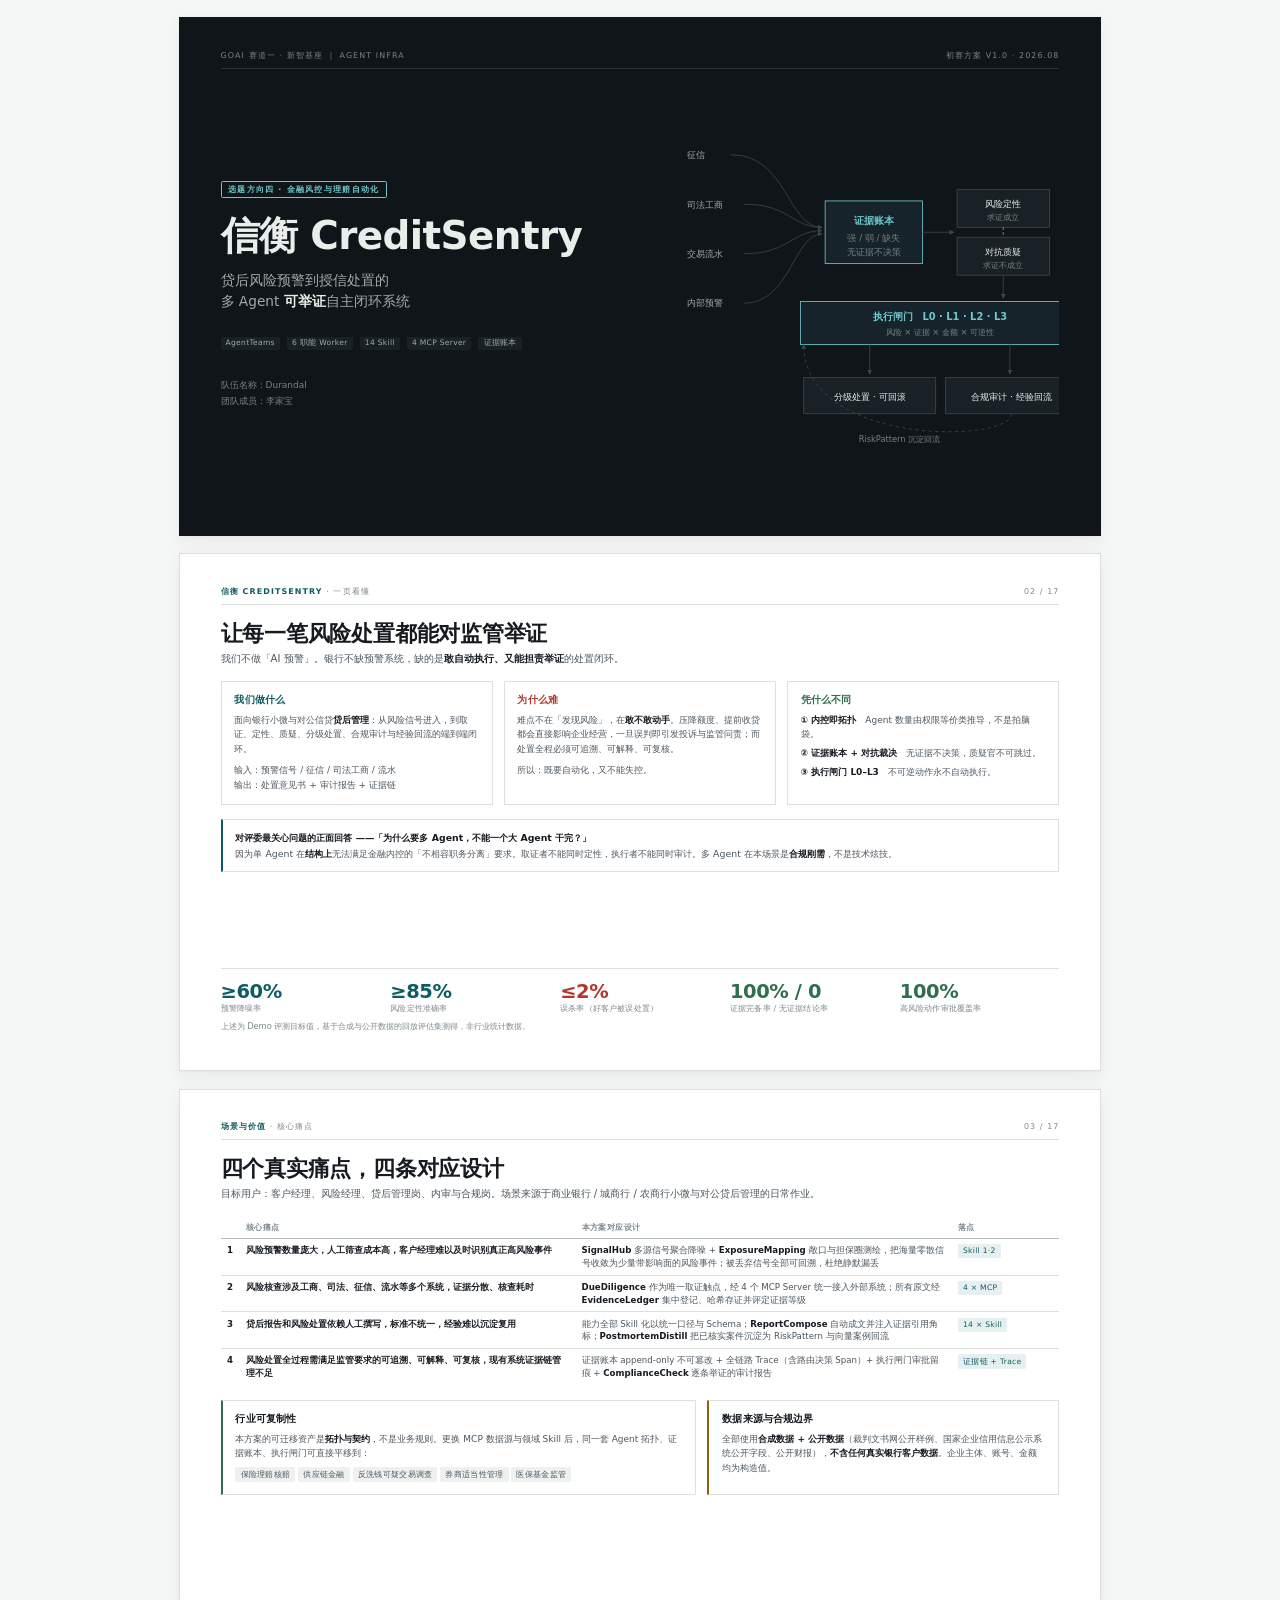
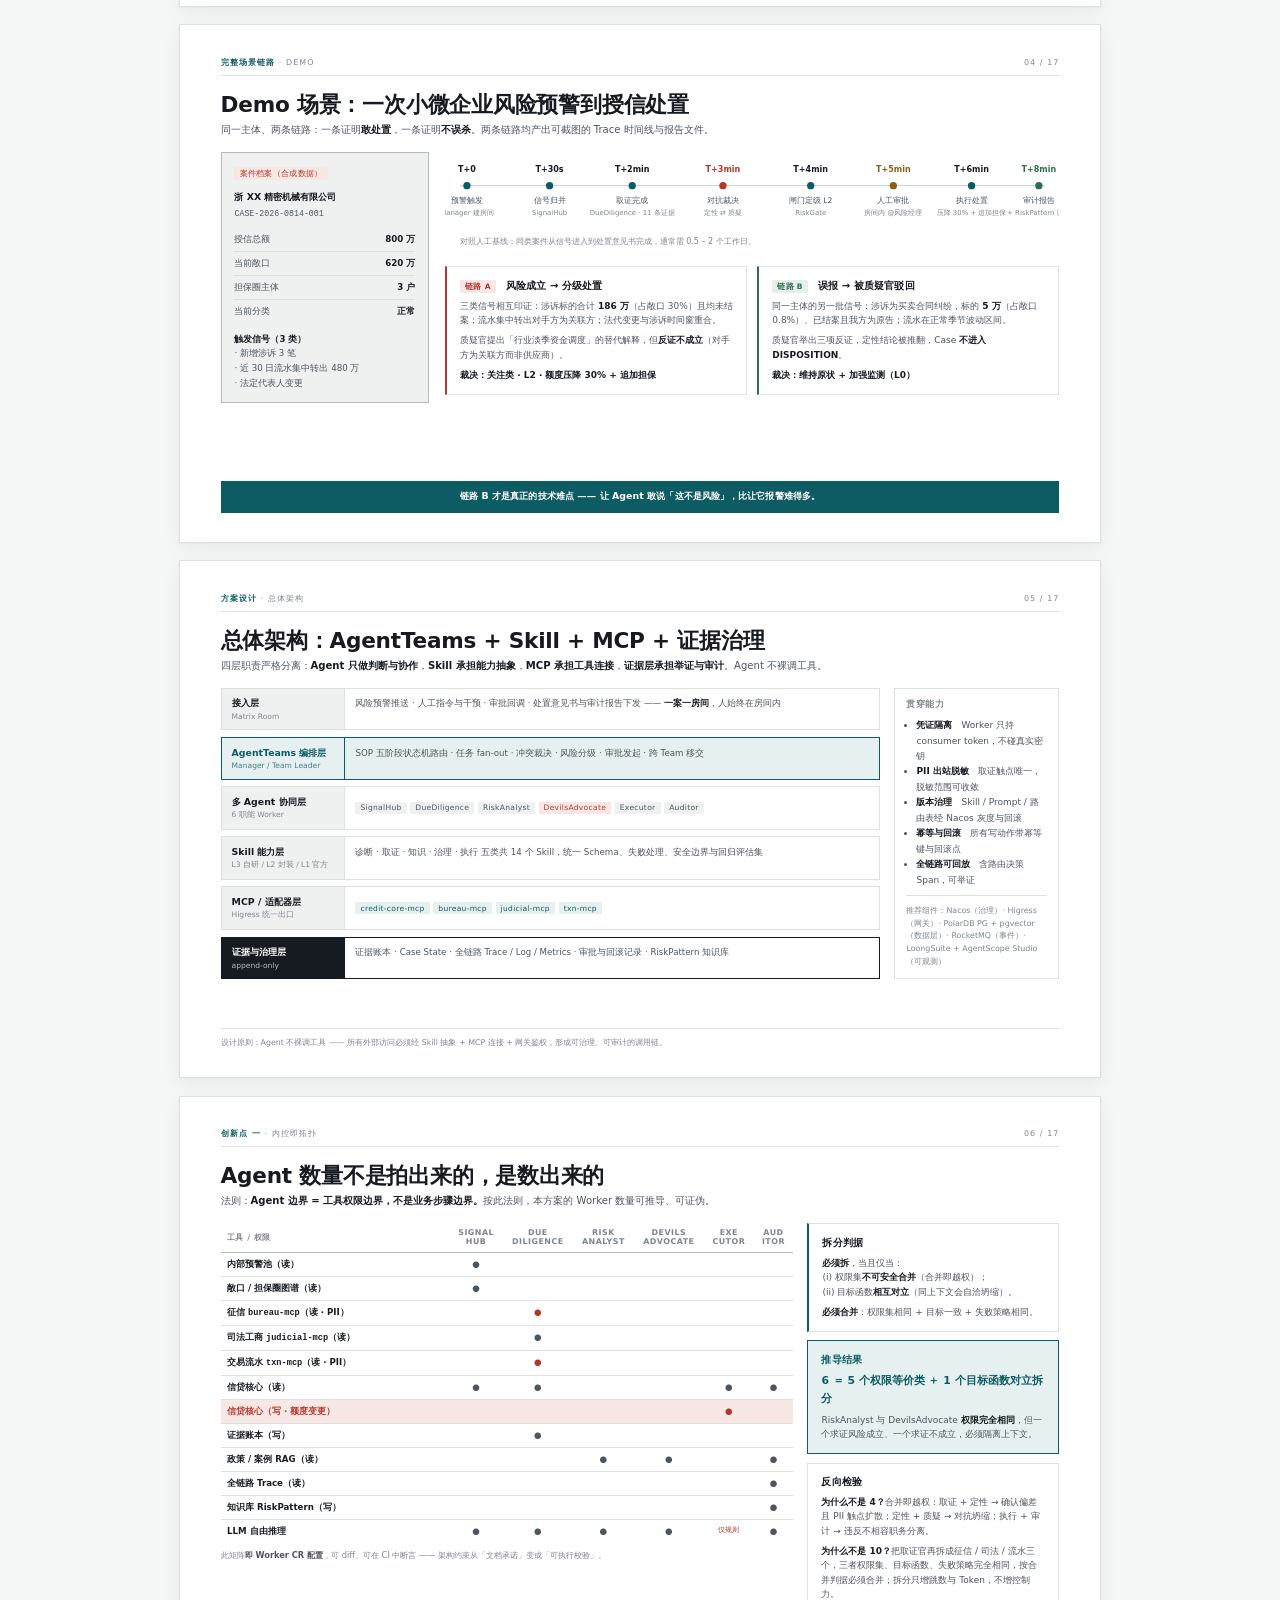
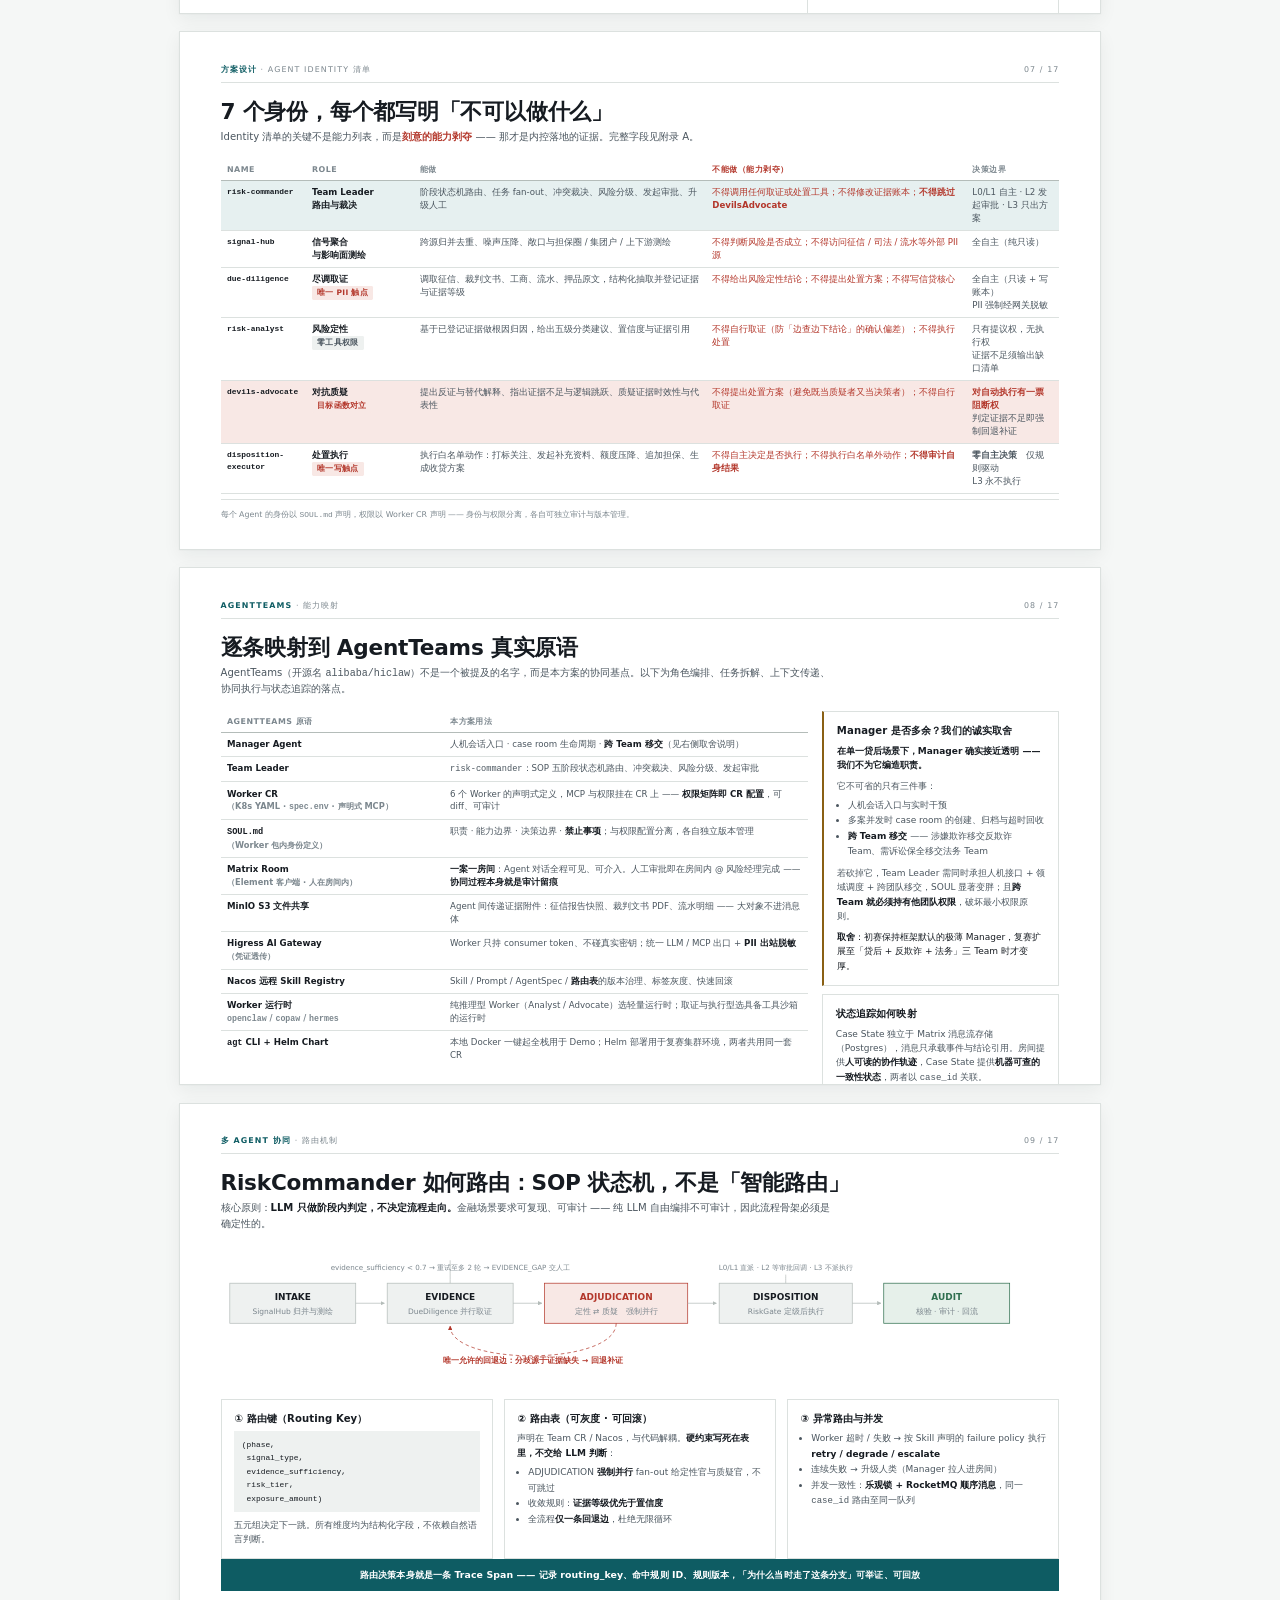
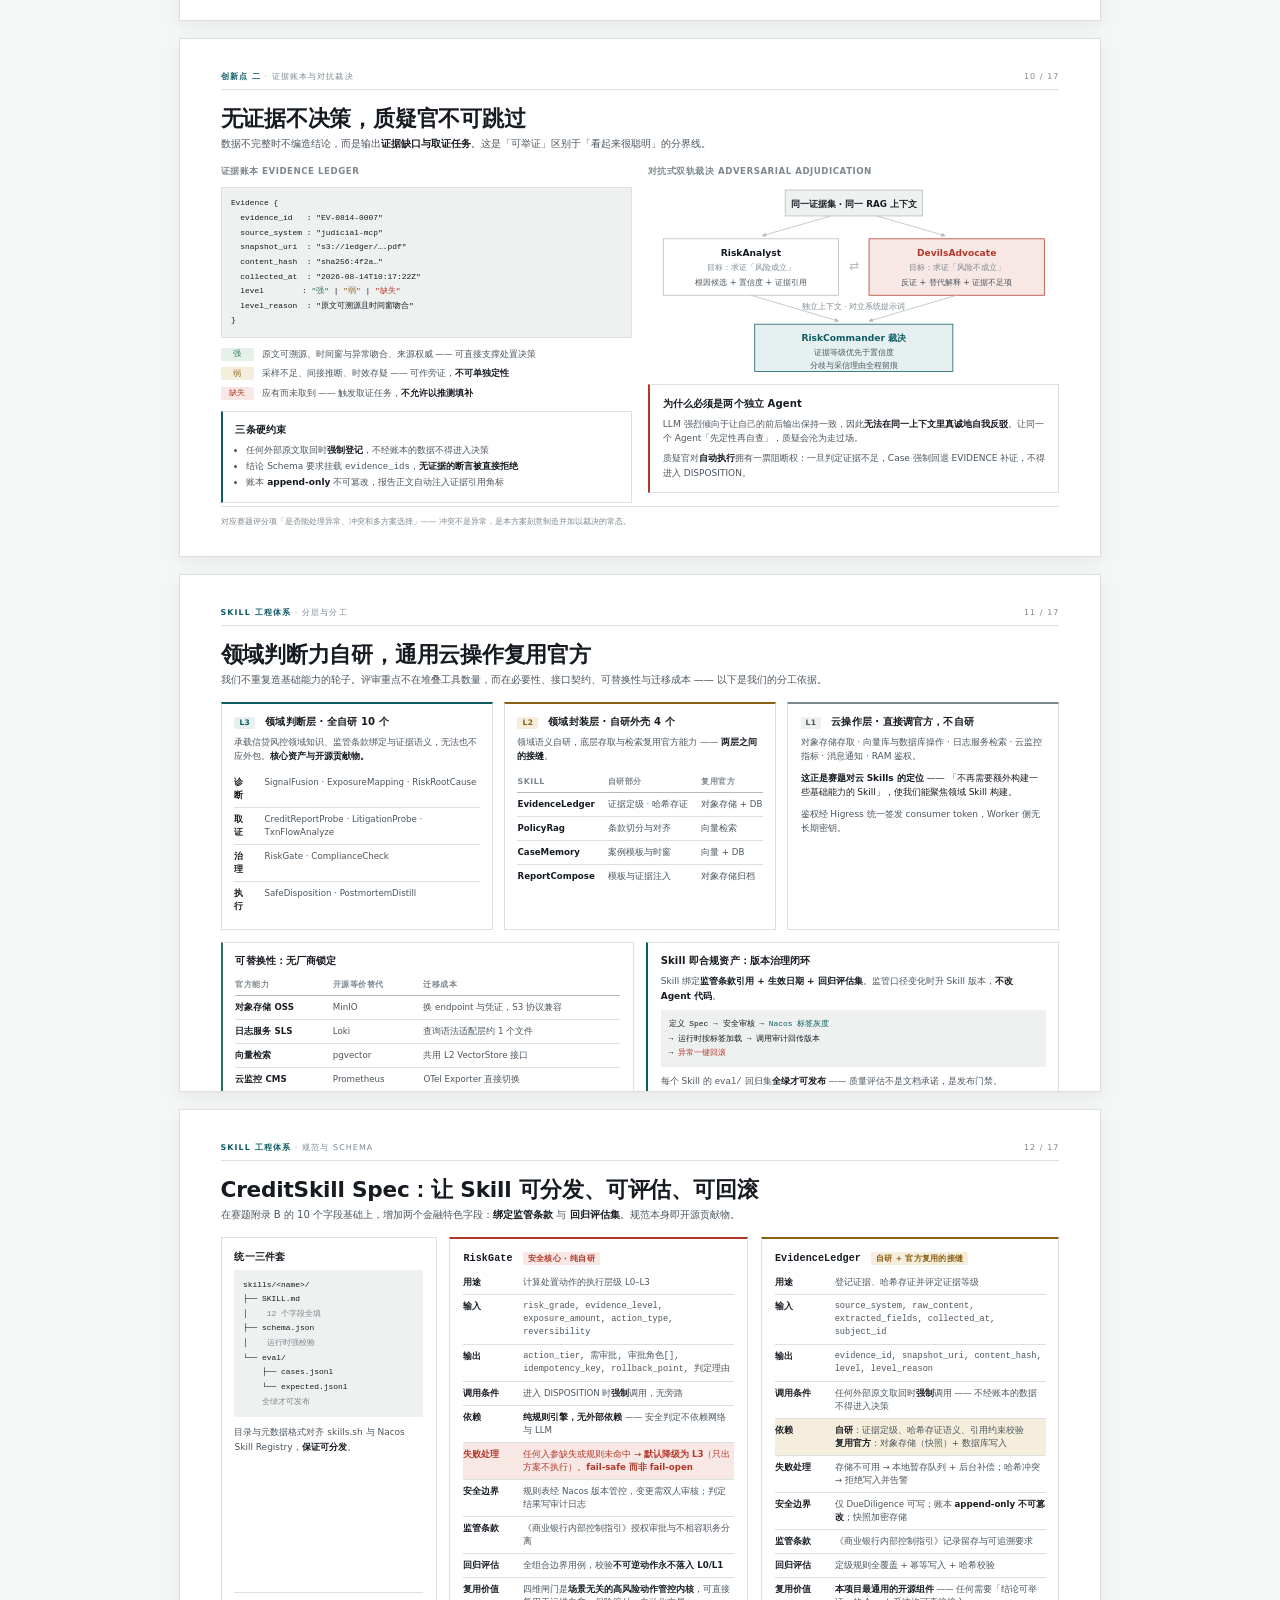
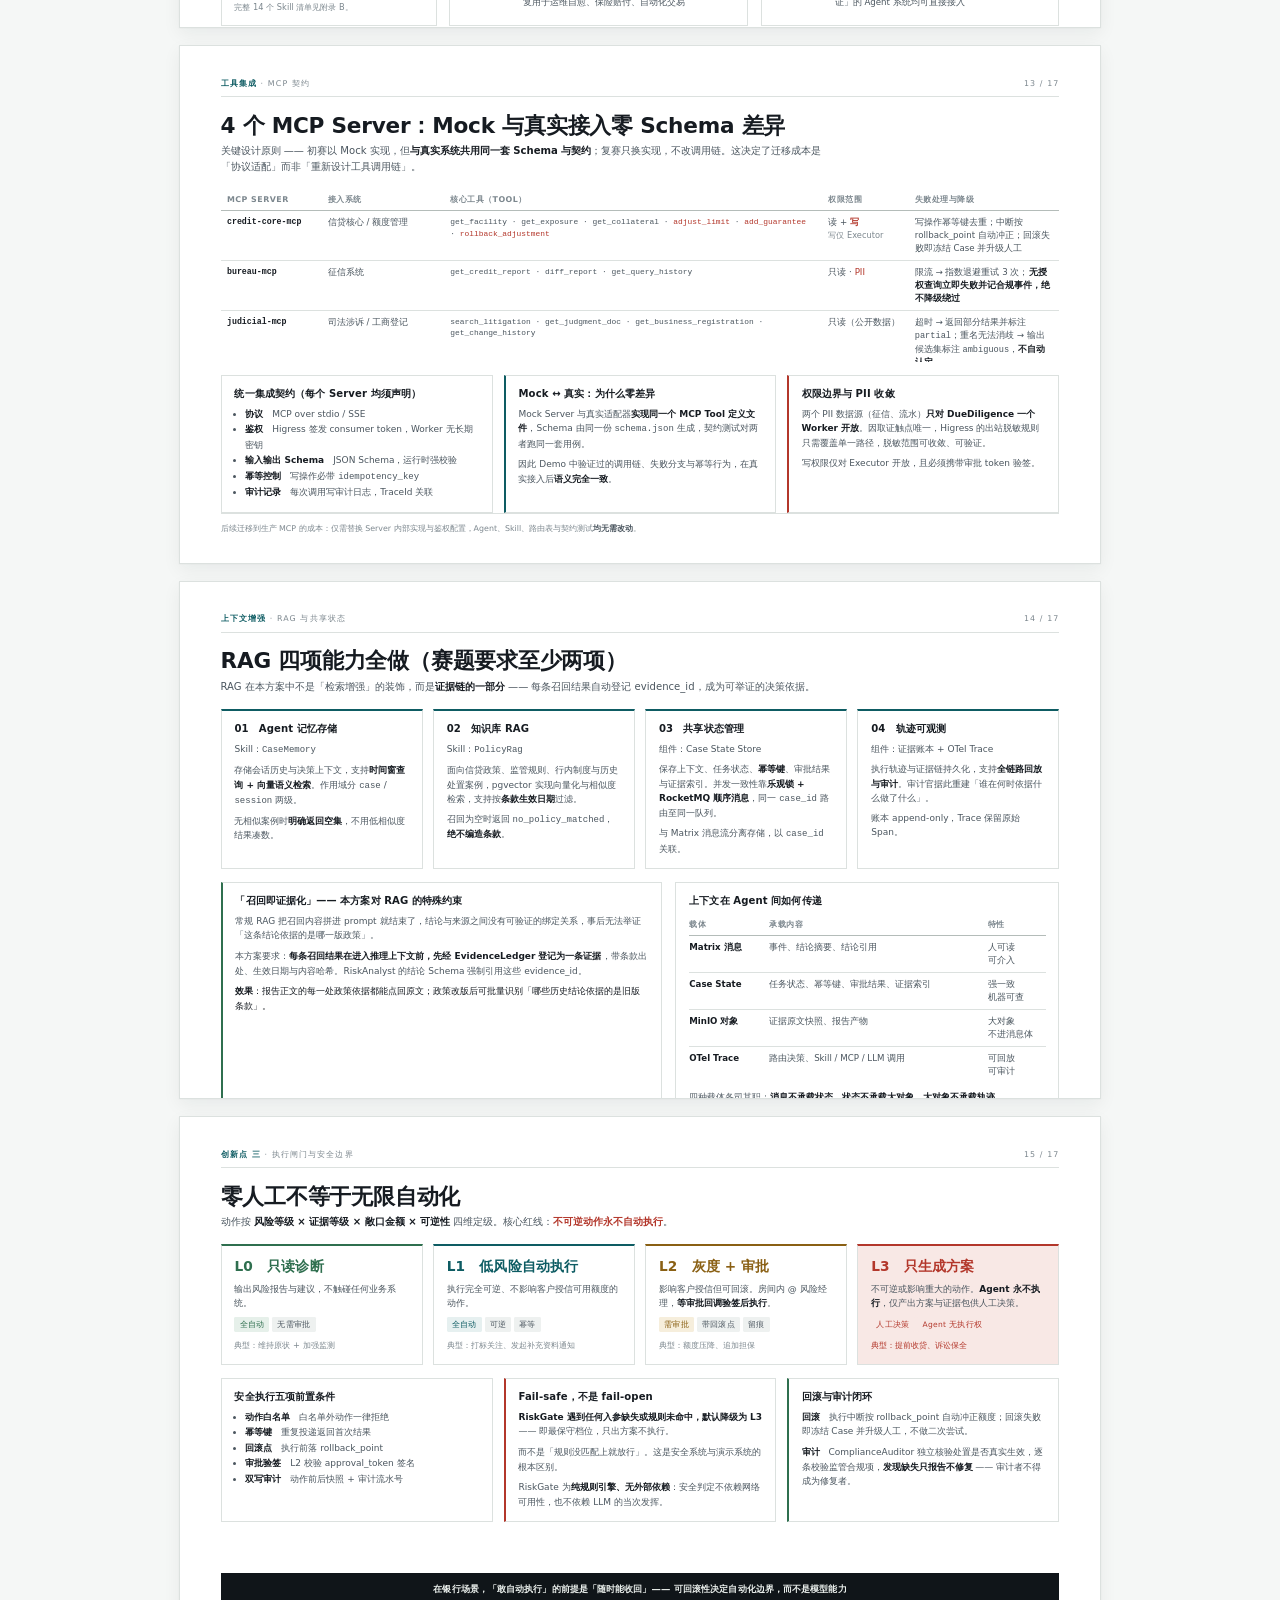
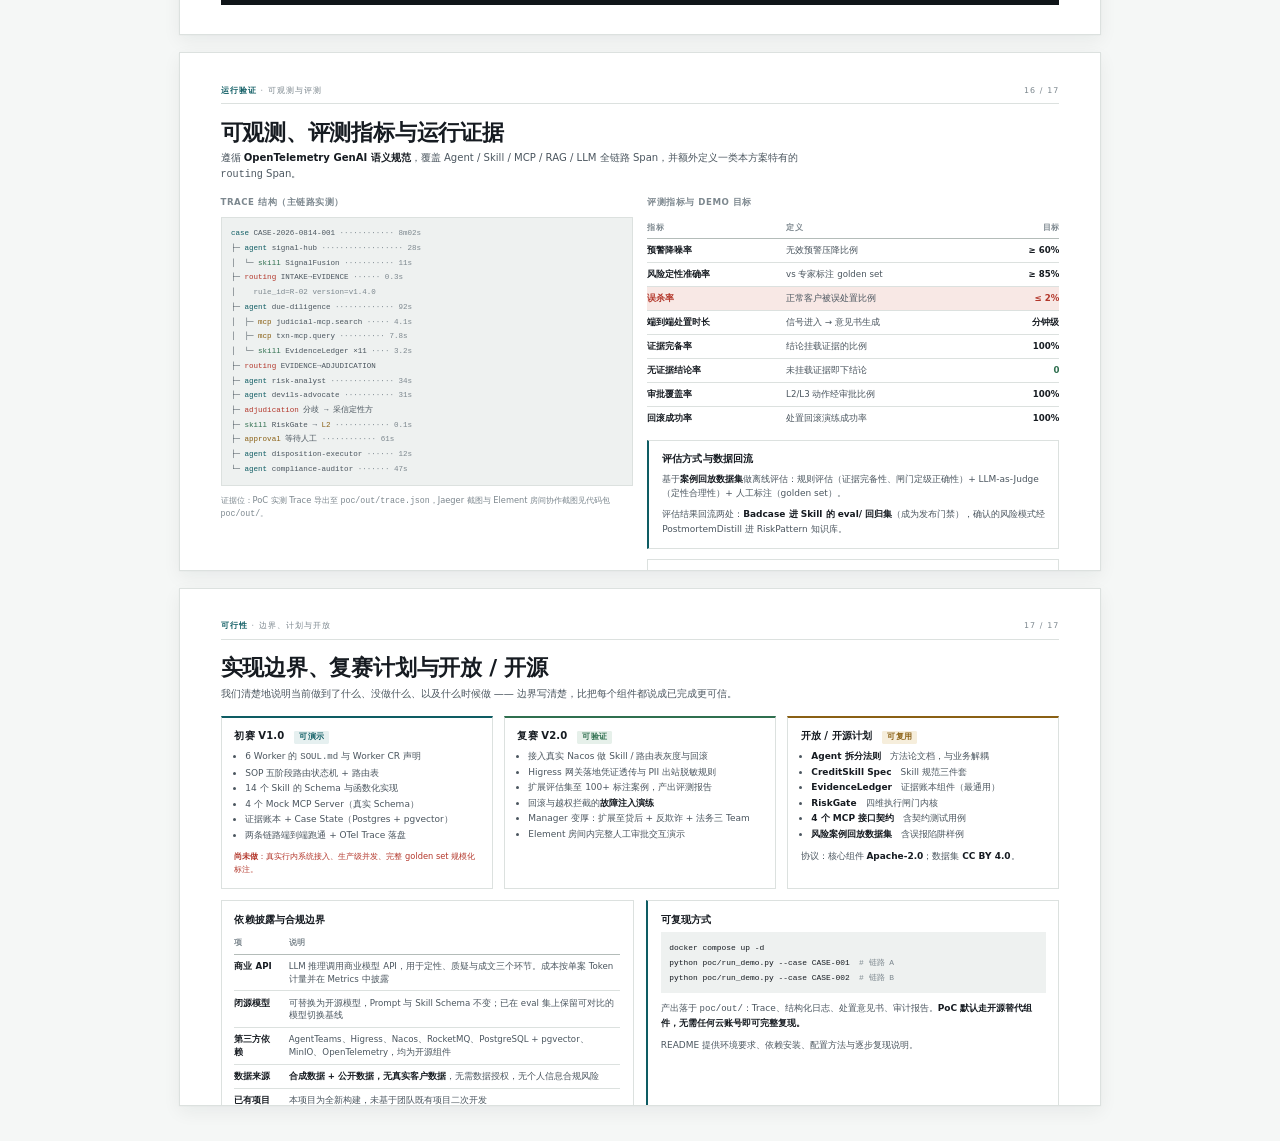
==== commit 4f275dcf: "填写队伍与成员信息（Durandal / 李家宝），补充路演 PPT - README / 作品简介 / 项目一页纸 / deck 首页：替换队伍与成员占位符 - 新增 信衡CreditSentry_" ====
--- a/deck/index.html
+++ b/deck/index.html
@@ -179,8 +179,8 @@
           <span class="tag" style="background:#1A2126;color:#A0ABA7;">证据账本</span>
         </div>
         <p style="font-size:12.5px;color:#77837F;margin:38px 0 0;line-height:1.8;">
-          队伍名称：&lt;队伍名称&gt;<br />
-          团队成员：&lt;成员A&gt; / &lt;成员B&gt; / &lt;成员C&gt;
+          队伍名称：Durandal<br />
+          团队成员：李家宝
         </p>
       </div>
       <div>
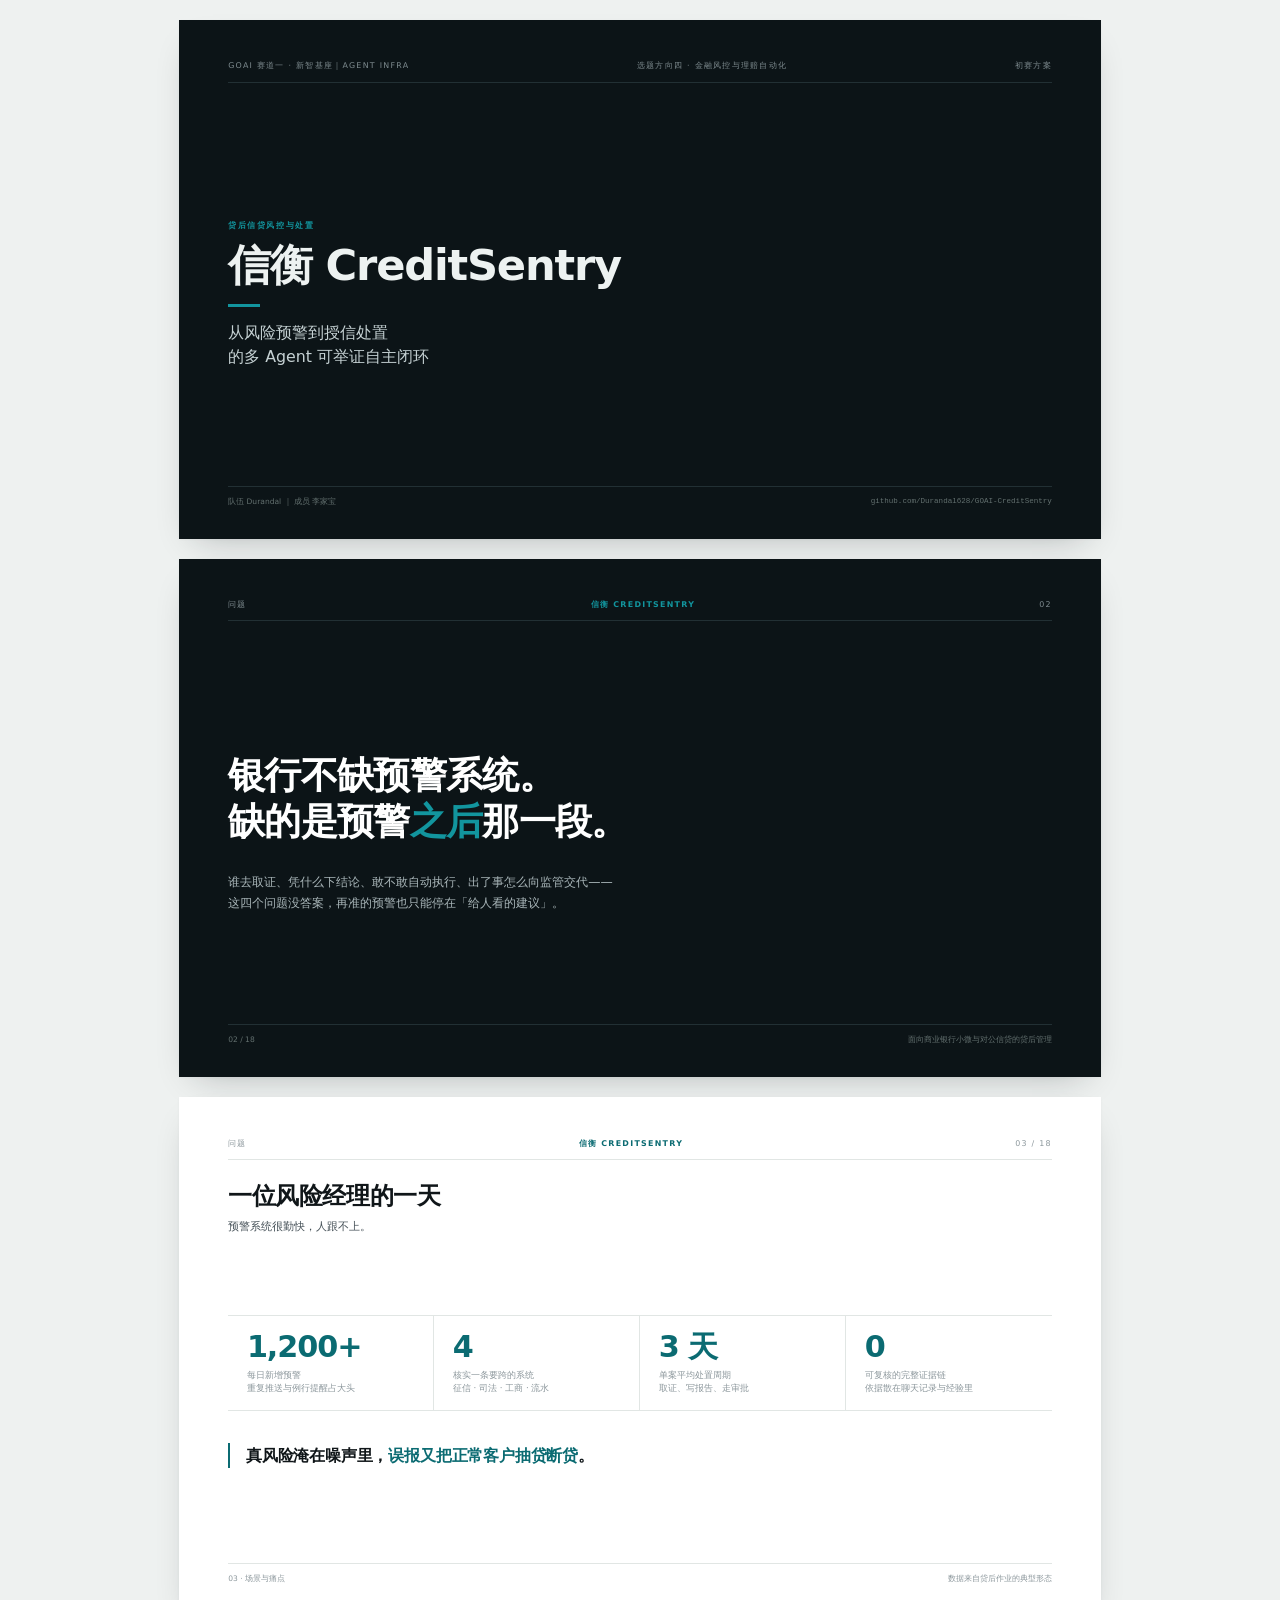
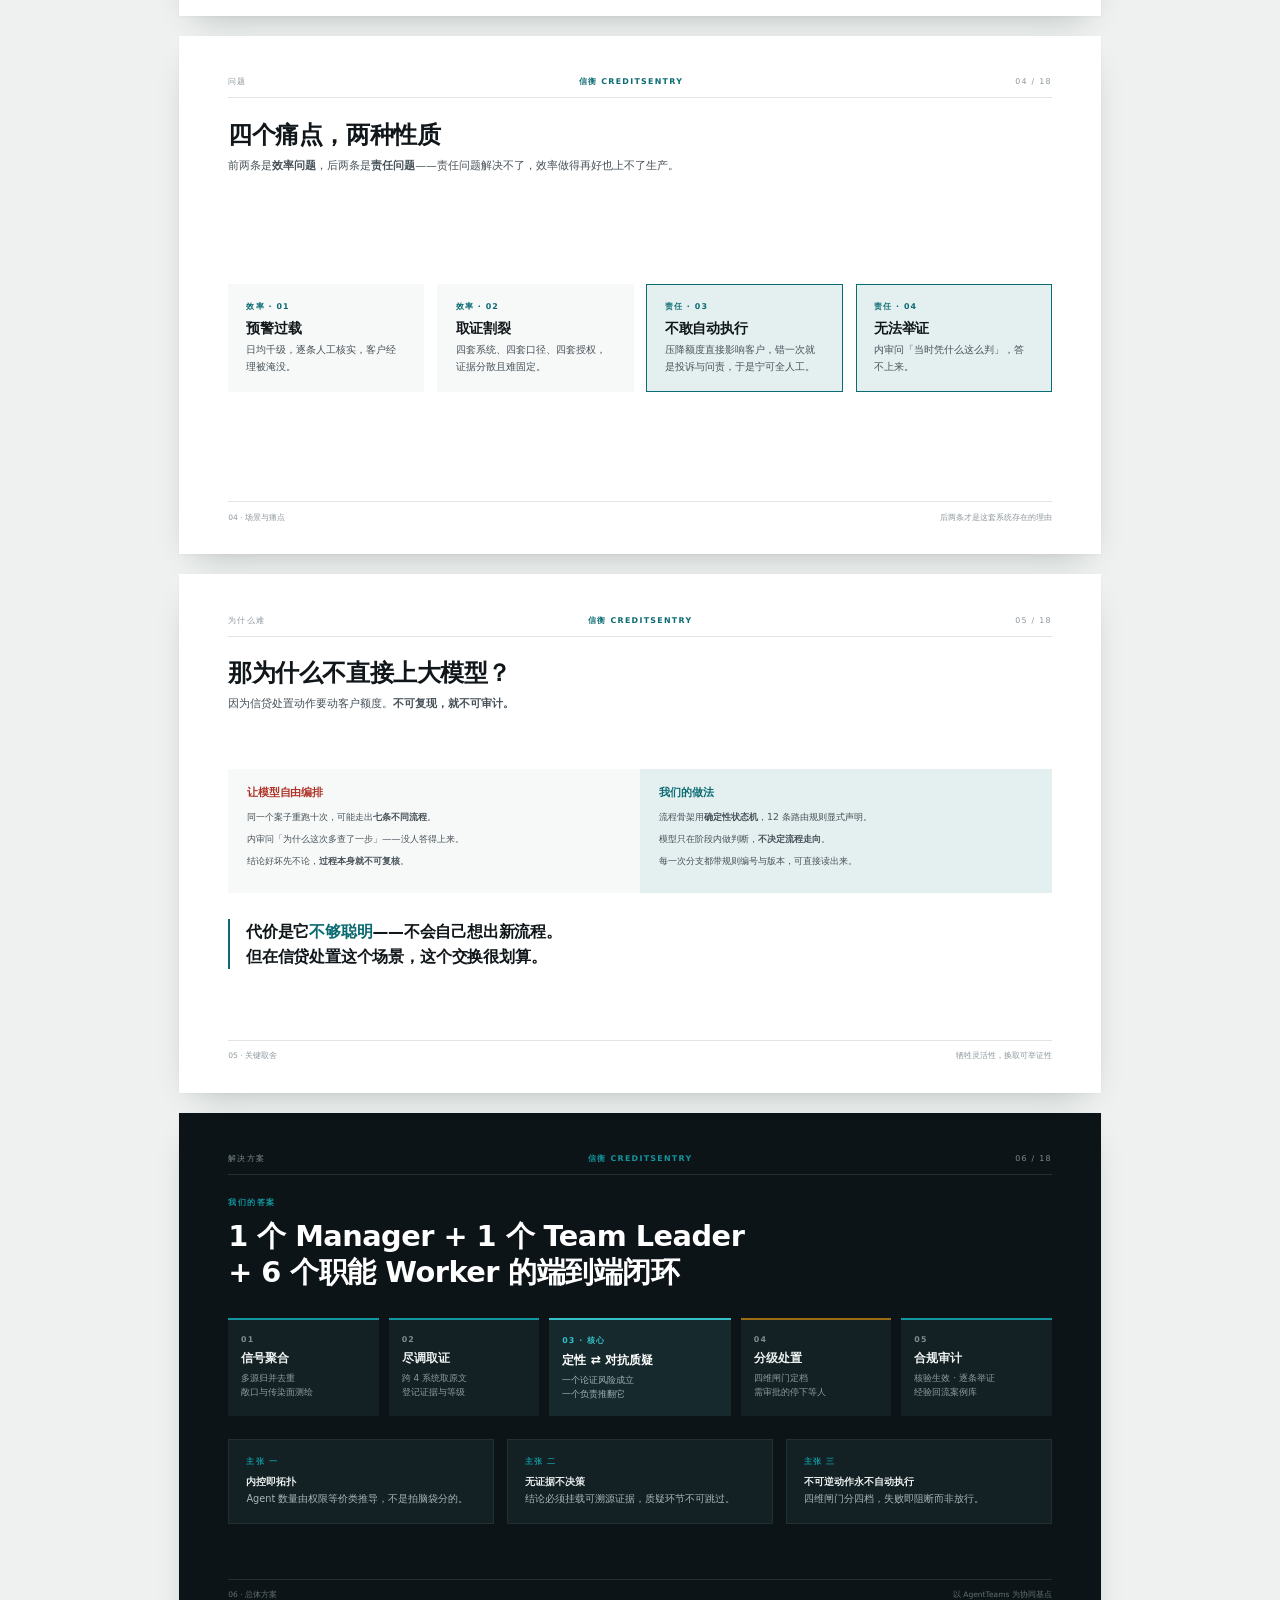
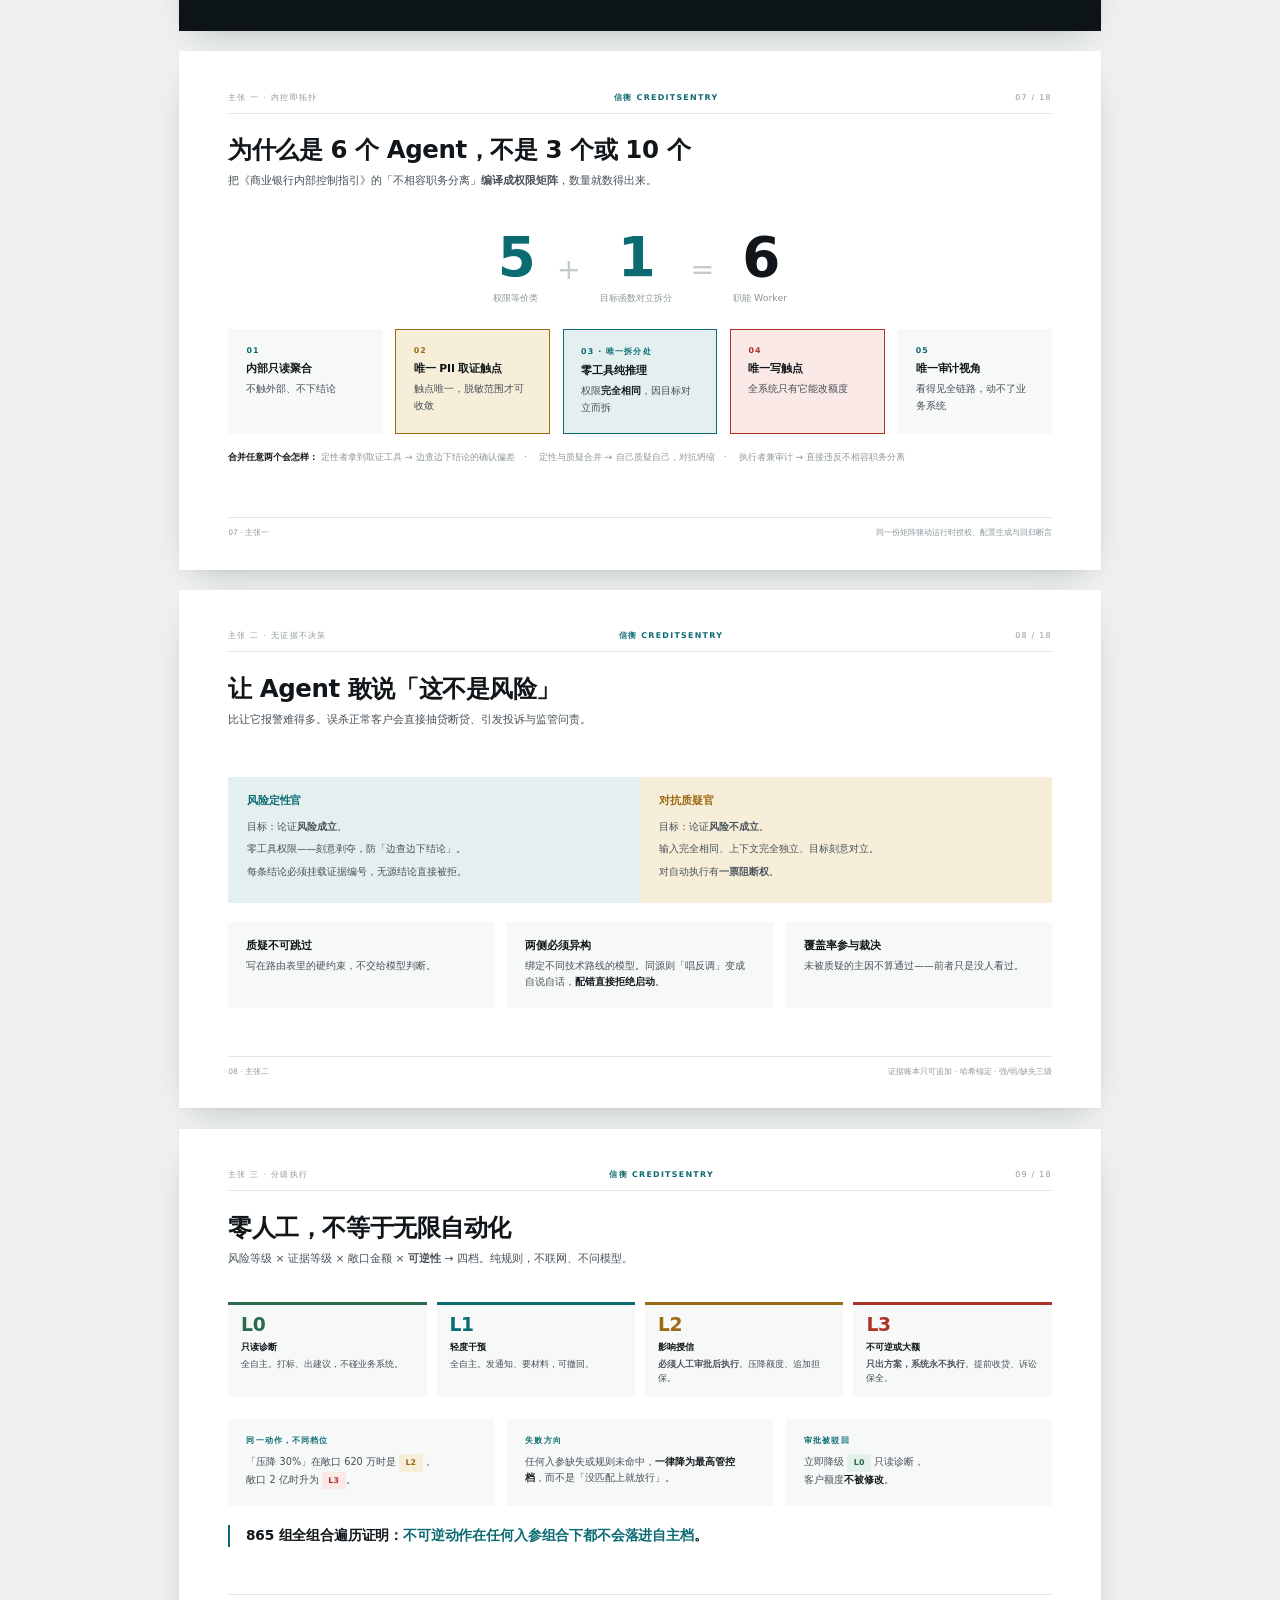
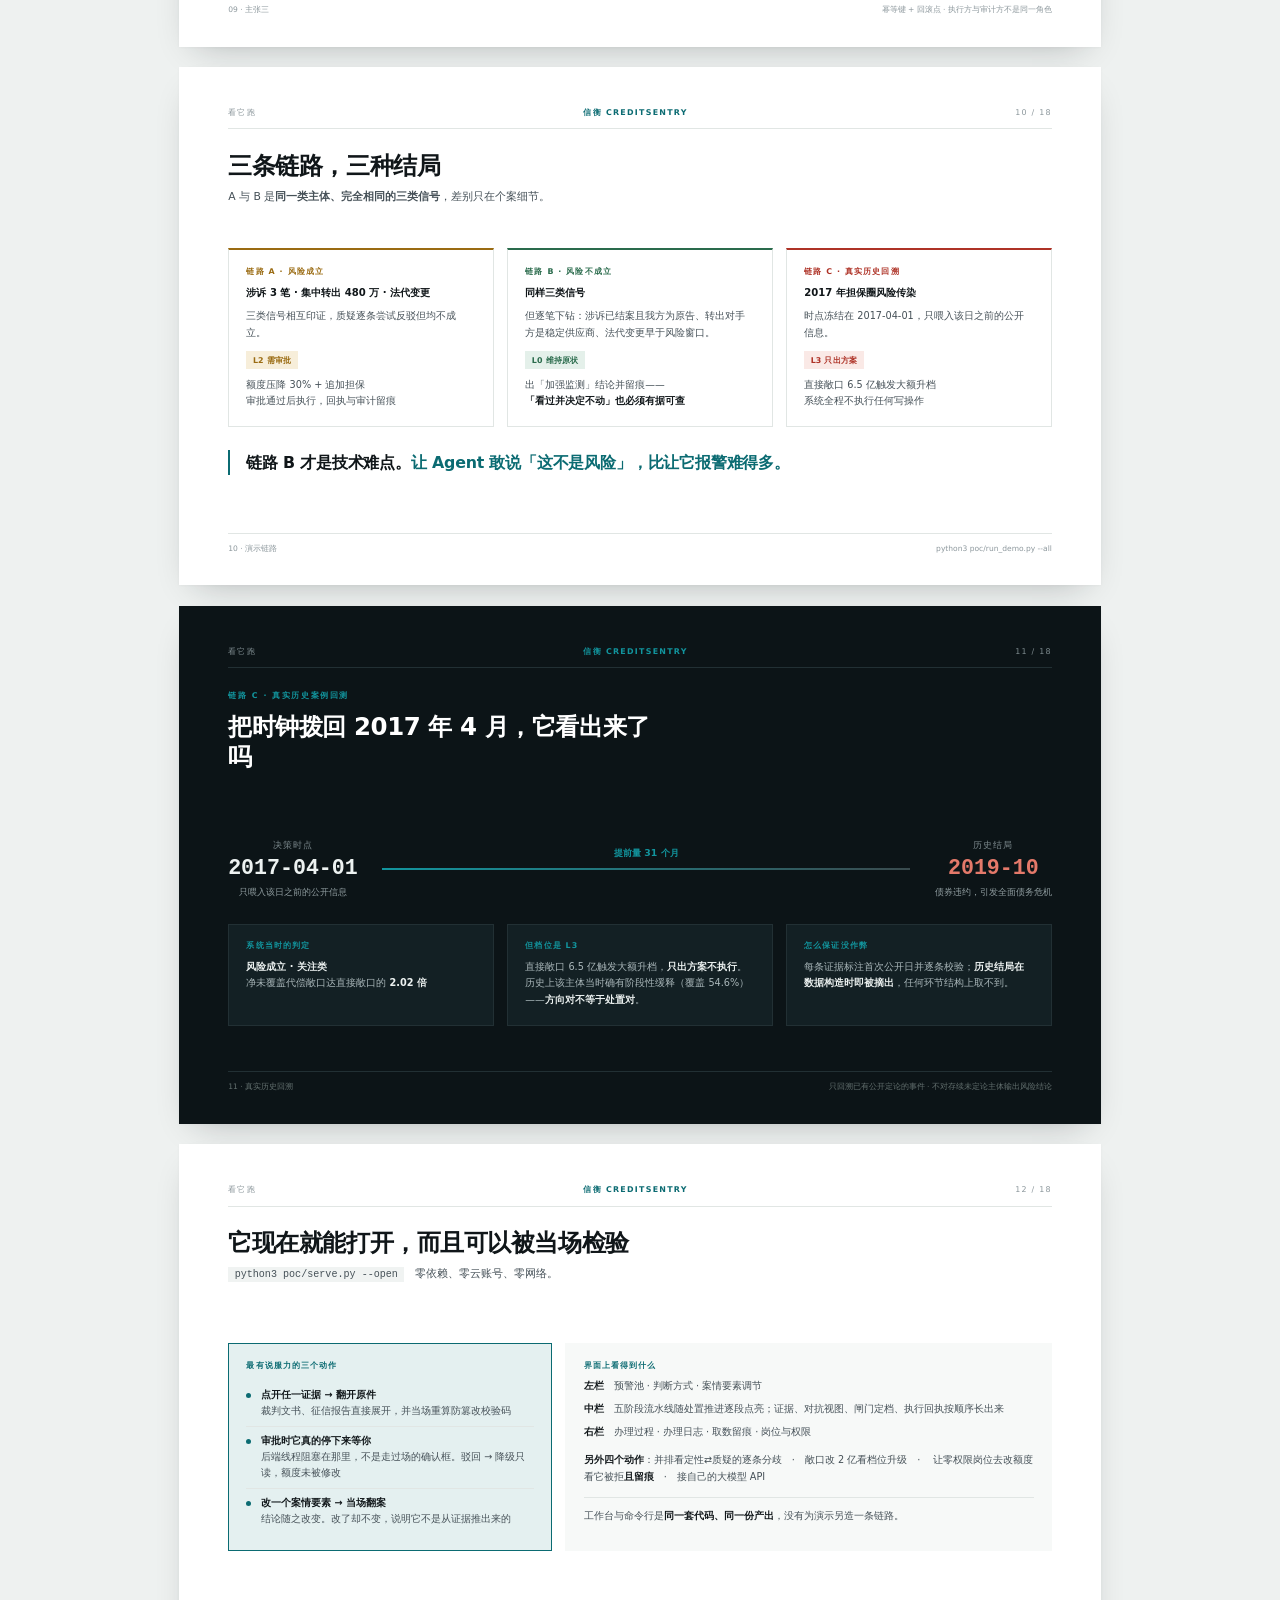
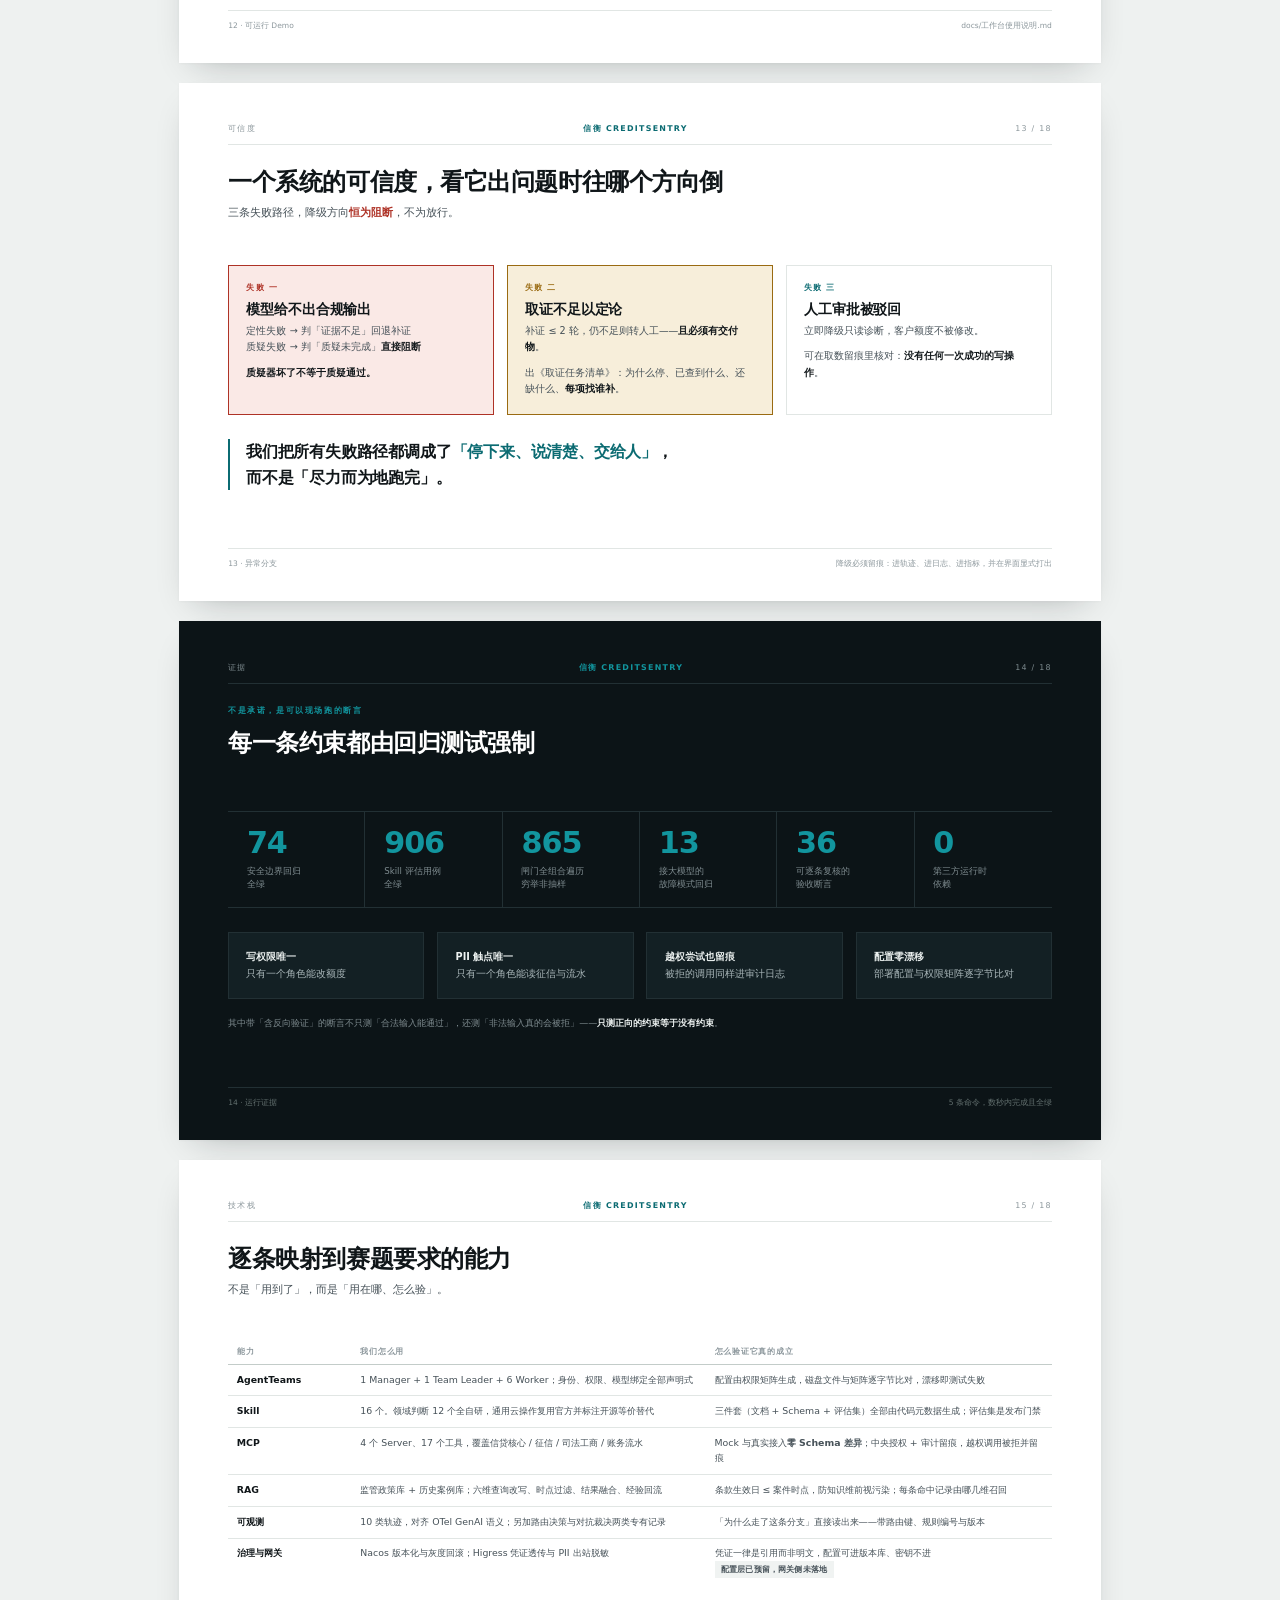
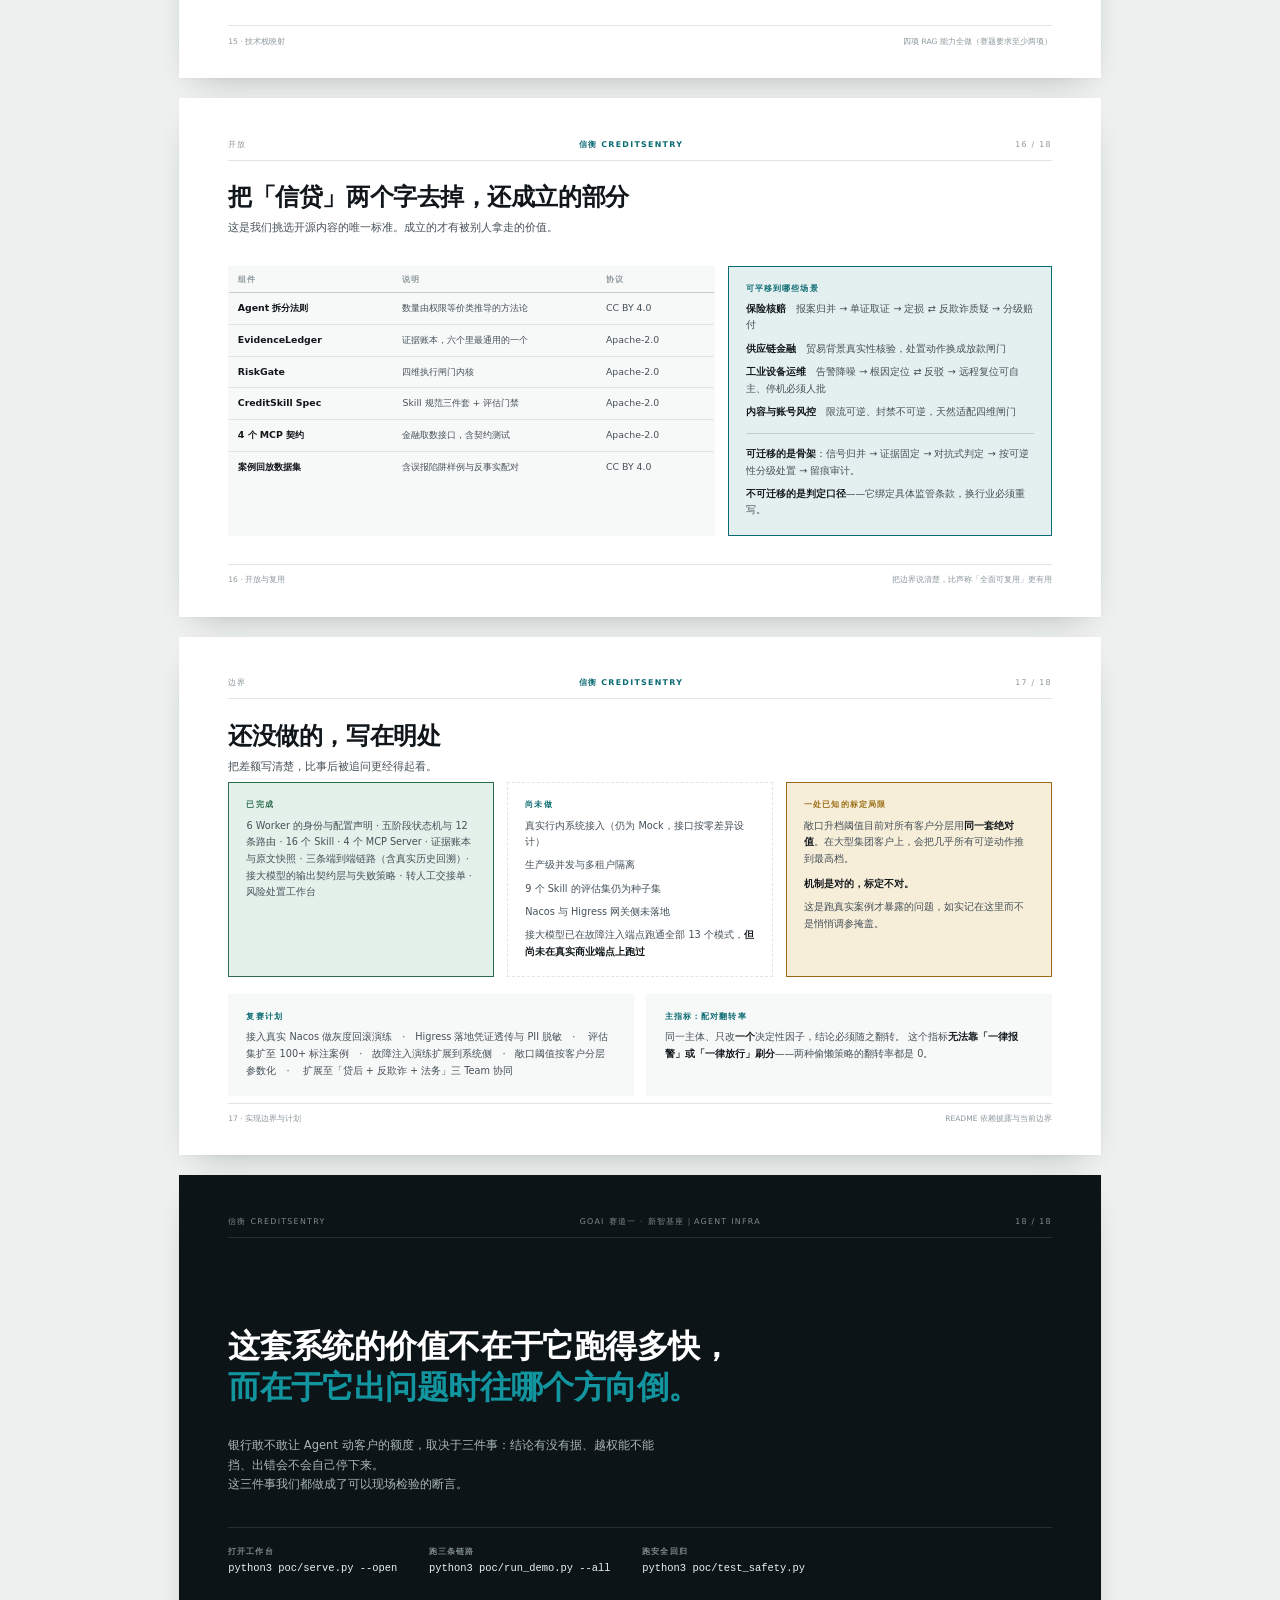
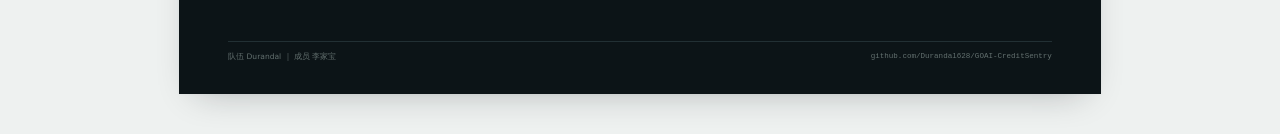
==== commit 8665bcad: "重做初赛方案 PPT：从文档改回演示稿 原来 17 页平均每页 1000 字，是把论证过程整页搬上去了——那是写给自己看的， 不是给人看的。现在 18 页平均 360 字，一页一个焦点。  叙事换成演" ====
--- a/deck/index.html
+++ b/deck/index.html
@@ -6,1236 +6,693 @@
 <title>信衡 CreditSentry · GOAI 赛道一 初赛方案</title>
 <style>
 :root{
-  --ground:#F5F7F6;
-  --sheet:#FFFFFF;
-  --ink:#161B21;
-  --ink-2:#4B565F;
-  --ink-3:#7C878E;
-  --rule:#DCE1DF;
-  --rule-2:#B4BCB9;
-  --accent:#0E5C63;
-  --accent-2:#127B84;
-  --accent-soft:#E6F0F0;
-  --good:#2F6F4F;
-  --good-soft:#E6F0EA;
-  --warn:#8A6014;
-  --warn-soft:#F6EEDC;
-  --crit:#B3372B;
-  --crit-soft:#F8E8E5;
-  --chip:#EEF1F0;
-  --shadow:0 1px 2px rgba(22,27,33,.05), 0 8px 24px rgba(22,27,33,.06);
+  --ground:#EEF1F0; --sheet:#FFFFFF; --deep:#0C1417; --deep-2:#132024;
+  --ink:#101619; --ink-2:#465158; --ink-3:#8C979C;
+  --rule:#E1E6E4; --rule-2:#C3CCC9;
+  --accent:#0B6B72; --accent-2:#12959E; --accent-soft:#E4F0F0;
+  --gold:#9A6B12; --gold-soft:#F7EEDA;
+  --crit:#AE3226; --crit-soft:#FAE9E6;
+  --good:#2A6B4C; --good-soft:#E4F0EA;
+  --shadow:0 2px 4px rgba(16,22,25,.04), 0 20px 48px -24px rgba(16,22,25,.30);
 }
-@media (prefers-color-scheme: dark){
-  :root:not([data-theme="light"]){
-    --ground:#0D1013;
-    --sheet:#151A1F;
-    --ink:#E9EEEB;
-    --ink-2:#A8B3AF;
-    --ink-3:#77837F;
-    --rule:#283036;
-    --rule-2:#3D474D;
-    --accent:#63C0C5;
-    --accent-2:#8AD3D6;
-    --accent-soft:#12292B;
-    --good:#6FB794;
-    --good-soft:#16271F;
-    --warn:#CFA054;
-    --warn-soft:#2A2317;
-    --crit:#E4867A;
-    --crit-soft:#2E1C1A;
-    --chip:#1D2429;
-    --shadow:0 1px 2px rgba(0,0,0,.4), 0 8px 24px rgba(0,0,0,.35);
-  }
-}
-:root[data-theme="dark"]{
-  --ground:#0D1013;
-  --sheet:#151A1F;
-  --ink:#E9EEEB;
-  --ink-2:#A8B3AF;
-  --ink-3:#77837F;
-  --rule:#283036;
-  --rule-2:#3D474D;
-  --accent:#63C0C5;
-  --accent-2:#8AD3D6;
-  --accent-soft:#12292B;
-  --good:#6FB794;
-  --good-soft:#16271F;
-  --warn:#CFA054;
-  --warn-soft:#2A2317;
-  --crit:#E4867A;
-  --crit-soft:#2E1C1A;
-  --chip:#1D2429;
-  --shadow:0 1px 2px rgba(0,0,0,.4), 0 8px 24px rgba(0,0,0,.35);
-}
-
 *{box-sizing:border-box;}
-html,body{margin:0;padding:0;}
-body{
-  background:var(--ground);
-  color:var(--ink);
-  font-family:"PingFang SC","Hiragino Sans GB","Source Han Sans SC","Noto Sans CJK SC","Microsoft YaHei",system-ui,sans-serif;
-  -webkit-font-smoothing:antialiased;
-  font-feature-settings:"tnum" 0;
-}
-.mono{font-family:ui-monospace,"SF Mono","JetBrains Mono",Menlo,Consolas,monospace;}
+html,body{margin:0;padding:0;background:var(--ground);color:var(--ink);
+  font-family:"PingFang SC","Hiragino Sans GB","Microsoft YaHei","Noto Sans CJK SC",system-ui,sans-serif;
+  -webkit-font-smoothing:antialiased;}
+.mono{font-family:ui-monospace,"SF Mono",Menlo,Consolas,monospace;}
 .num{font-variant-numeric:tabular-nums;}
 
-#deck{width:1280px;margin:0 auto;padding:24px 0 48px;display:flex;flex-direction:column;gap:24px;}
-
-.slide{
-  width:1280px;height:720px;flex:0 0 720px;
-  background:var(--sheet);
-  border:1px solid var(--rule);
-  box-shadow:var(--shadow);
-  padding:44px 56px 40px;
-  display:flex;flex-direction:column;
-  position:relative;overflow:hidden;
-}
-.slide.dark{background:#101519;border-color:#101519;color:#E9EEEB;}
-:root[data-theme="dark"] .slide.dark,
-.slide.dark{--ink:#E9EEEB;--ink-2:#A0ABA7;--ink-3:#7A8682;--rule:#2A3238;--rule-2:#3C464C;--sheet:#101519;--chip:#1A2126;--accent:#6DC7CC;--accent-soft:#14302F;}
-
-/* header rail */
-.rail{display:flex;justify-content:space-between;align-items:baseline;
-  font-size:11px;letter-spacing:.14em;text-transform:uppercase;color:var(--ink-3);
-  padding-bottom:10px;border-bottom:1px solid var(--rule);margin-bottom:22px;}
-.rail b{color:var(--accent);font-weight:600;}
-h1{font-size:54px;line-height:1.14;margin:0;font-weight:600;letter-spacing:-.015em;text-wrap:balance;}
-h2{font-size:30px;line-height:1.2;margin:0 0 6px;font-weight:600;letter-spacing:-.01em;text-wrap:balance;}
-.sub{font-size:14px;color:var(--ink-2);margin:0 0 20px;line-height:1.55;max-width:96ch;}
+#deck{width:1280px;margin:0 auto;padding:28px 0 56px;display:flex;flex-direction:column;gap:28px;}
+.slide{width:1280px;height:720px;flex:0 0 720px;background:var(--sheet);
+  box-shadow:var(--shadow);padding:56px 68px 44px;display:flex;flex-direction:column;
+  position:relative;overflow:hidden;}
+
+/* 深色页：用于分节与情绪转折，制造阅读节奏 */
+.slide.dk{background:var(--deep);color:#EDF2F1;}
+.slide.dk .rail{border-color:#223034;color:#7E8B8F;}
+.slide.dk h2{color:#FFFFFF;}
+.slide.dk .lead{color:#A9B6B9;}
+.slide.dk .foot{border-color:#223034;color:#63706F;}
+
+/* 页眉页脚 */
+.rail{display:flex;justify-content:space-between;align-items:baseline;font-size:11px;
+  letter-spacing:.16em;text-transform:uppercase;color:var(--ink-3);
+  padding-bottom:14px;border-bottom:1px solid var(--rule);margin-bottom:30px;flex:0 0 auto;}
+.rail b{color:var(--accent);font-weight:700;}
+.slide.dk .rail b{color:var(--accent-2);}
+.foot{margin-top:auto;padding-top:14px;border-top:1px solid var(--rule);
+  font-size:10.5px;color:var(--ink-3);display:flex;justify-content:space-between;gap:20px;flex:0 0 auto;}
+
+/* 标题层级：一页只有一个焦点 */
+h1{font-size:60px;line-height:1.1;margin:0;font-weight:700;letter-spacing:-.028em;}
+h2{font-size:34px;line-height:1.22;margin:0 0 10px;font-weight:700;letter-spacing:-.018em;}
+h3{font-size:19px;line-height:1.35;margin:0 0 6px;font-weight:650;letter-spacing:-.01em;}
+.lead{font-size:15px;color:var(--ink-2);line-height:1.7;margin:0;max-width:82ch;}
 .body{flex:1;min-height:0;display:flex;flex-direction:column;}
-
-/* generic bits */
-.eyebrow{display:inline-block;font-size:11px;letter-spacing:.16em;text-transform:uppercase;
-  color:var(--accent);border:1px solid var(--accent);border-radius:2px;padding:3px 9px;font-weight:600;}
-.grid{display:grid;gap:14px;}
-.card{border:1px solid var(--rule);padding:16px 18px;background:var(--sheet);}
-.card h4{margin:0 0 8px;font-size:14px;font-weight:600;letter-spacing:.01em;}
-.card p{margin:0;font-size:12.5px;line-height:1.6;color:var(--ink-2);}
-ul{margin:0;padding-left:16px;}
-li{font-size:12.5px;line-height:1.72;color:var(--ink-2);}
-li strong{color:var(--ink);font-weight:600;}
-.k{color:var(--ink);font-weight:600;}
-.tag{display:inline-block;font-size:10.5px;padding:2px 7px;border-radius:2px;background:var(--chip);color:var(--ink-2);letter-spacing:.04em;}
-.tag.a{background:var(--accent-soft);color:var(--accent);}
-.tag.g{background:var(--good-soft);color:var(--good);}
-.tag.w{background:var(--warn-soft);color:var(--warn);}
-.tag.c{background:var(--crit-soft);color:var(--crit);}
-
-table{border-collapse:collapse;width:100%;font-size:12px;}
-th{font-weight:600;font-size:11px;letter-spacing:.06em;color:var(--ink-3);text-transform:uppercase;
-  text-align:left;padding:7px 9px;border-bottom:1px solid var(--rule-2);white-space:nowrap;}
-td{padding:7px 9px;border-bottom:1px solid var(--rule);color:var(--ink-2);line-height:1.5;vertical-align:top;}
-td.k{color:var(--ink);font-weight:600;}
-tr:last-child td{border-bottom:none;}
-.tw{overflow-x:auto;}
-
-.foot{margin-top:auto;padding-top:12px;border-top:1px solid var(--rule);
-  font-size:11px;color:var(--ink-3);display:flex;justify-content:space-between;gap:16px;}
-.note{font-size:11.5px;color:var(--ink-3);line-height:1.6;}
-
-.banner{background:#101519;color:#E9EEEB;padding:13px 20px;font-size:13px;font-weight:600;letter-spacing:.01em;text-align:center;}
-.banner.a{background:var(--accent);color:#fff;}
-:root[data-theme="dark"] .banner.a{color:#08191A;}
-
-.metric{display:flex;flex-direction:column;gap:3px;}
-.metric b{font-size:27px;font-weight:600;letter-spacing:-.02em;line-height:1;}
-.metric span{font-size:11px;color:var(--ink-3);letter-spacing:.02em;}
-
+.mid{flex:1;min-height:0;display:flex;flex-direction:column;justify-content:center;}
+
+.kicker{display:inline-block;font-size:11px;letter-spacing:.2em;text-transform:uppercase;
+  color:var(--accent);font-weight:700;margin-bottom:16px;}
+.slide.dk .kicker{color:var(--accent-2);}
+.rule{width:44px;height:3px;background:var(--accent);margin:20px 0;}
+.slide.dk .rule{background:var(--accent-2);}
+
+/* 英雄数字 */
+.hero{font-size:112px;line-height:.94;font-weight:700;letter-spacing:-.045em;
+  color:var(--accent);font-variant-numeric:tabular-nums;}
+.slide.dk .hero{color:var(--accent-2);}
+.hero.sm{font-size:76px;}
+
+/* 卡片 */
+.cards{display:grid;gap:18px;}
+.g2{grid-template-columns:1fr 1fr;} .g3{grid-template-columns:repeat(3,1fr);}
+.g4{grid-template-columns:repeat(4,1fr);} .g5{grid-template-columns:repeat(5,1fr);}
+.g23{grid-template-columns:2fr 3fr;} .g32{grid-template-columns:3fr 2fr;}
+.card{border:1px solid var(--rule);padding:22px 24px;display:flex;flex-direction:column;
+  background:var(--sheet);min-height:0;}
+.card.tint{background:var(--accent-soft);border-color:var(--accent);}
+.card.gold{background:var(--gold-soft);border-color:var(--gold);}
+.card.crit{background:var(--crit-soft);border-color:var(--crit);}
+.card.good{background:var(--good-soft);border-color:var(--good);}
+.card.flat{background:#F7F9F8;border-color:transparent;}
+.card .n{font-size:11px;font-weight:700;letter-spacing:.14em;color:var(--accent);margin-bottom:10px;}
+.card.gold .n{color:var(--gold);} .card.crit .n{color:var(--crit);} .card.good .n{color:var(--good);}
+.card p{margin:0;font-size:13.5px;line-height:1.72;color:var(--ink-2);}
+.card p + p{margin-top:9px;}
+.card b{color:var(--ink);font-weight:650;}
+.slide.dk .card{background:var(--deep-2);border-color:#223034;}
+.slide.dk .card p{color:#A9B6B9;} .slide.dk .card b{color:#EDF2F1;}
+.slide.dk .card .n{color:var(--accent-2);}
+
+/* 指标条 */
+.stats{display:grid;gap:0;border-top:1px solid var(--rule);border-bottom:1px solid var(--rule);}
+.stats > div{padding:22px 26px;border-right:1px solid var(--rule);}
+.stats > div:last-child{border-right:0;}
+.stats b{display:block;font-size:42px;font-weight:700;line-height:1;letter-spacing:-.035em;
+  color:var(--accent);font-variant-numeric:tabular-nums;}
+.stats span{display:block;font-size:12px;color:var(--ink-3);margin-top:9px;line-height:1.5;}
+.slide.dk .stats{border-color:#223034;} .slide.dk .stats > div{border-color:#223034;}
+.slide.dk .stats b{color:var(--accent-2);} .slide.dk .stats span{color:#7E8B8F;}
+
+/* 层级色带（L0–L3） */
+.tiers{display:grid;grid-template-columns:repeat(4,1fr);gap:14px;}
+.tier{border-top:5px solid;padding:16px 18px;background:#F7F9F8;}
+.tier .t{font-size:26px;font-weight:700;letter-spacing:-.02em;line-height:1;}
+.tier .d{font-size:13px;font-weight:650;margin-top:8px;color:var(--ink);}
+.tier .x{font-size:12px;color:var(--ink-2);margin-top:6px;line-height:1.6;}
+.t0{border-color:var(--good);} .t0 .t{color:var(--good);}
+.t1{border-color:var(--accent);} .t1 .t{color:var(--accent);}
+.t2{border-color:var(--gold);} .t2 .t{color:var(--gold);}
+.t3{border-color:var(--crit);} .t3 .t{color:var(--crit);}
+
+/* 对照 */
+.vs{display:grid;grid-template-columns:1fr auto 1fr;gap:0;align-items:stretch;}
+.vs .side{padding:24px 26px;}
+.vs .side.a{background:#F7F9F8;}
+.vs .side.b{background:var(--accent-soft);}
+.vs .bar{width:1px;background:var(--rule-2);}
+.vs h3{font-size:15px;margin-bottom:12px;}
+.vs p{font-size:13px;line-height:1.75;color:var(--ink-2);margin:0 0 8px;}
+
+/* 列表 */
+ul.clean{margin:0;padding:0;list-style:none;}
+ul.clean li{font-size:13.5px;line-height:1.65;color:var(--ink-2);padding:9px 0 9px 20px;
+  border-bottom:1px solid var(--rule);position:relative;}
+ul.clean li:last-child{border-bottom:0;}
+ul.clean li::before{content:"";position:absolute;left:0;top:17px;width:7px;height:7px;
+  border-radius:50%;background:var(--accent);}
+ul.clean li b{color:var(--ink);font-weight:650;}
+.slide.dk ul.clean li{color:#A9B6B9;border-color:#223034;}
+.slide.dk ul.clean li b{color:#EDF2F1;}
+
+/* 表 */
+table{border-collapse:collapse;width:100%;font-size:13px;}
+th{font-weight:700;font-size:11px;letter-spacing:.1em;color:var(--ink-3);text-transform:uppercase;
+  text-align:left;padding:10px 12px;border-bottom:1.5px solid var(--rule-2);white-space:nowrap;}
+td{padding:11px 12px;border-bottom:1px solid var(--rule);color:var(--ink-2);line-height:1.6;vertical-align:top;}
+td.k{color:var(--ink);font-weight:650;}
+tr:last-child td{border-bottom:0;}
+
+.chip{display:inline-block;font-size:11px;font-weight:650;padding:3px 9px;
+  background:#F0F3F2;color:var(--ink-2);letter-spacing:.02em;}
+.chip.a{background:var(--accent-soft);color:var(--accent);}
+.chip.g{background:var(--good-soft);color:var(--good);}
+.chip.w{background:var(--gold-soft);color:var(--gold);}
+.chip.c{background:var(--crit-soft);color:var(--crit);}
+
+.quote{font-size:22px;line-height:1.6;font-weight:650;letter-spacing:-.012em;
+  border-left:4px solid var(--accent);padding-left:22px;color:var(--ink);}
+.slide.dk .quote{border-color:var(--accent-2);color:#FFFFFF;}
+.quote em{font-style:normal;color:var(--accent);}
+.slide.dk .quote em{color:var(--accent-2);}
+
+.small{font-size:12px;color:var(--ink-3);line-height:1.65;}
 svg{display:block;max-width:100%;}
-.stxt{font-family:"PingFang SC","Hiragino Sans GB","Microsoft YaHei",system-ui,sans-serif;}
 
 @media (max-width:1340px){ #deck{zoom:.72;} }
 @media (max-width:960px){ #deck{zoom:.5;} }
-
 @media print{
   @page{size:1280px 720px;margin:0;}
   html,body{background:#fff;}
   #deck{zoom:1;width:1280px;padding:0;gap:0;}
-  .slide{page-break-after:always;break-after:page;box-shadow:none;border:none;}
+  .slide{page-break-after:always;break-after:page;box-shadow:none;}
   .slide:last-child{page-break-after:auto;}
 }
 </style>
 </head>
 <body>
 <div id="deck">
-
-<!-- ============ 01 封面 ============ -->
-<section class="slide dark">
-  <div class="rail" style="border-color:#2A3238;"><span>GOAI 赛道一 · 新智基座 ｜ Agent Infra</span><span>初赛方案 V1.0 · 2026.08</span></div>
-  <div class="body" style="justify-content:center;">
-    <div style="display:grid;grid-template-columns:1.05fr .95fr;gap:56px;align-items:center;">
-      <div>
-        <span class="eyebrow" style="color:#6DC7CC;border-color:#6DC7CC;">选题方向四 · 金融风控与理赔自动化</span>
-        <h1 style="margin-top:22px;">信衡 CreditSentry</h1>
-        <p style="font-size:19px;line-height:1.55;color:#A0ABA7;margin:16px 0 0;max-width:30ch;">
-          贷后风险预警到授信处置的<br />多 Agent <b style="color:#E9EEEB;font-weight:600;">可举证</b>自主闭环系统
-        </p>
-        <div style="margin-top:34px;display:flex;gap:10px;flex-wrap:wrap;">
-          <span class="tag" style="background:#1A2126;color:#A0ABA7;">AgentTeams</span>
-          <span class="tag" style="background:#1A2126;color:#A0ABA7;">6 职能 Worker</span>
-          <span class="tag" style="background:#1A2126;color:#A0ABA7;">14 Skill</span>
-          <span class="tag" style="background:#1A2126;color:#A0ABA7;">4 MCP Server</span>
-          <span class="tag" style="background:#1A2126;color:#A0ABA7;">证据账本</span>
-        </div>
-        <p style="font-size:12.5px;color:#77837F;margin:38px 0 0;line-height:1.8;">
-          队伍名称：Durandal<br />
-          团队成员：李家宝
-        </p>
-      </div>
-      <div>
-        <svg viewBox="0 0 460 400" role="img" aria-label="信号汇聚到裁决闸门再到处置与审计的示意图">
-          <defs>
-            <marker id="ar" viewBox="0 0 8 8" refX="7" refY="4" markerWidth="6" markerHeight="6" orient="auto">
-              <path d="M0 0 L8 4 L0 8 z" fill="#3C464C"/>
-            </marker>
-          </defs>
-          <g class="stxt" font-size="11" fill="#A0ABA7">
-            <text x="8" y="34">征信</text><text x="8" y="94">司法工商</text>
-            <text x="8" y="154">交易流水</text><text x="8" y="214">内部预警</text>
-          </g>
-          <g stroke="#3C464C" fill="none" marker-end="url(#ar)">
-            <path d="M62 30 C130 30 130 118 172 118"/>
-            <path d="M78 90 C132 90 136 118 172 118"/>
-            <path d="M78 150 C132 150 136 122 172 122"/>
-            <path d="M78 210 C134 210 138 126 172 126"/>
-          </g>
-          <rect x="176" y="86" width="118" height="76" fill="#16232A" stroke="#6DC7CC"/>
-          <text class="stxt" x="235" y="114" font-size="12.5" fill="#6DC7CC" text-anchor="middle" font-weight="600">证据账本</text>
-          <text class="stxt" x="235" y="134" font-size="10.5" fill="#77837F" text-anchor="middle">强 / 弱 / 缺失</text>
-          <text class="stxt" x="235" y="151" font-size="10.5" fill="#77837F" text-anchor="middle">无证据不决策</text>
-
-          <path d="M294 124 L332 124" stroke="#3C464C" marker-end="url(#ar)" fill="none"/>
-          <rect x="336" y="72" width="112" height="46" fill="#1A2126" stroke="#3C464C"/>
-          <text class="stxt" x="392" y="93" font-size="11.5" fill="#E9EEEB" text-anchor="middle">风险定性</text>
-          <text class="stxt" x="392" y="109" font-size="10" fill="#77837F" text-anchor="middle">求证成立</text>
-          <rect x="336" y="130" width="112" height="46" fill="#1A2126" stroke="#3C464C"/>
-          <text class="stxt" x="392" y="151" font-size="11.5" fill="#E9EEEB" text-anchor="middle">对抗质疑</text>
-          <text class="stxt" x="392" y="167" font-size="10" fill="#77837F" text-anchor="middle">求证不成立</text>
-          <path d="M392 118 L392 130" stroke="#E4867A" stroke-dasharray="3 3"/>
-
-          <path d="M392 176 L392 204" stroke="#3C464C" marker-end="url(#ar)" fill="none"/>
-          <rect x="300" y="208" width="184" height="0" />
-          <g transform="translate(146,208)">
-            <rect x="0" y="0" width="338" height="52" fill="#16232A" stroke="#6DC7CC"/>
-            <text class="stxt" x="169" y="22" font-size="12" fill="#6DC7CC" text-anchor="middle" font-weight="600">执行闸门　L0 · L1 · L2 · L3</text>
-            <text class="stxt" x="169" y="40" font-size="10" fill="#77837F" text-anchor="middle">风险 × 证据 × 金额 × 可逆性</text>
-          </g>
-          <g stroke="#3C464C" fill="none" marker-end="url(#ar)">
-            <path d="M230 260 L230 296"/><path d="M400 260 L400 296"/>
-          </g>
-          <rect x="150" y="300" width="160" height="44" fill="#1A2126" stroke="#3C464C"/>
-          <text class="stxt" x="230" y="327" font-size="11.5" fill="#E9EEEB" text-anchor="middle">分级处置 · 可回滚</text>
-          <rect x="322" y="300" width="160" height="44" fill="#1A2126" stroke="#3C464C"/>
-          <text class="stxt" x="402" y="327" font-size="11.5" fill="#E9EEEB" text-anchor="middle">合规审计 · 经验回流</text>
-          <path d="M402 344 C402 380 150 384 150 260" stroke="#3C464C" stroke-dasharray="4 4" fill="none" marker-end="url(#ar)"/>
-          <text class="stxt" x="266" y="378" font-size="10" fill="#77837F" text-anchor="middle">RiskPattern 沉淀回流</text>
-        </svg>
-      </div>
-    </div>
-  </div>
-</section>
-
-<!-- ============ 02 一页看懂 ============ -->
-<section class="slide">
-  <div class="rail"><span><b>信衡 CreditSentry</b> · 一页看懂</span><span class="num">02 / 17</span></div>
-  <h2>让每一笔风险处置都能对监管举证</h2>
-  <p class="sub">我们不做「AI 预警」。银行不缺预警系统，缺的是<span class="k">敢自动执行、又能担责举证</span>的处置闭环。</p>
-  <div class="body">
-    <div class="grid" style="grid-template-columns:repeat(3,1fr);">
-      <div class="card">
-        <h4 style="color:var(--accent);">我们做什么</h4>
-        <p>面向银行小微与对公信贷<span class="k">贷后管理</span>：从风险信号进入，到取证、定性、质疑、分级处置、合规审计与经验回流的端到端闭环。</p>
-        <p style="margin-top:10px;">输入：预警信号 / 征信 / 司法工商 / 流水<br />输出：处置意见书 + 审计报告 + 证据链</p>
-      </div>
-      <div class="card">
-        <h4 style="color:var(--crit);">为什么难</h4>
-        <p>难点不在「发现风险」，在<span class="k">敢不敢动手</span>。压降额度、提前收贷都会直接影响企业经营，一旦误判即引发投诉与监管问责；而处置全程必须可追溯、可解释、可复核。</p>
-        <p style="margin-top:10px;">所以：既要自动化，又不能失控。</p>
-      </div>
-      <div class="card">
-        <h4 style="color:var(--good);">凭什么不同</h4>
-        <p><span class="k">① 内控即拓扑</span>　Agent 数量由权限等价类推导，不是拍脑袋。</p>
-        <p style="margin-top:6px;"><span class="k">② 证据账本 + 对抗裁决</span>　无证据不决策，质疑官不可跳过。</p>
-        <p style="margin-top:6px;"><span class="k">③ 执行闸门 L0–L3</span>　不可逆动作永不自动执行。</p>
-      </div>
-    </div>
-
-    <div style="margin-top:20px;border:1px solid var(--rule);border-left:3px solid var(--accent);padding:14px 18px;">
-      <p style="margin:0;font-size:13px;line-height:1.65;color:var(--ink-2);">
-        <span class="k">对评委最关心问题的正面回答 ——「为什么要多 Agent，不能一个大 Agent 干完？」</span><br />
-        因为单 Agent 在<span class="k">结构上</span>无法满足金融内控的「不相容职务分离」要求。取证者不能同时定性，执行者不能同时审计。多 Agent 在本场景是<span class="k">合规刚需</span>，不是技术炫技。
+<!-- 01 封面 -->
+<section class="slide dk">
+  <div class="rail"><span>GOAI 赛道一 · 新智基座｜Agent Infra</span><span>选题方向四 · 金融风控与理赔自动化</span><span>初赛方案</span></div>
+  <div class="mid">
+    <span class="kicker">贷后信贷风控与处置</span>
+    <h1>信衡 CreditSentry</h1>
+    <div class="rule"></div>
+    <p class="lead" style="font-size:22px;color:#C6D2D4;line-height:1.55;max-width:34ch">
+      从风险预警到授信处置<br>的多 Agent 可举证自主闭环
+    </p>
+  </div>
+  <div class="foot"><span>队伍 Durandal ｜ 成员 李家宝</span><span class="mono">github.com/Durandal628/GOAI-CreditSentry</span></div>
+</section>
+
+<!-- 02 立问题 -->
+<section class="slide dk">
+  <div class="rail"><span>问题</span><span><b>信衡 CreditSentry</b></span><span>02</span></div>
+  <div class="mid">
+    <h2 style="font-size:52px;line-height:1.22;max-width:24ch">银行不缺预警系统。<br>缺的是预警<span style="color:var(--accent-2)">之后</span>那一段。</h2>
+    <p class="lead" style="margin-top:28px;font-size:17px;max-width:56ch">
+      谁去取证、凭什么下结论、敢不敢自动执行、出了事怎么向监管交代——<br>
+      这四个问题没答案，再准的预警也只能停在「给人看的建议」。
+    </p>
+  </div>
+  <div class="foot"><span>02 / 18</span><span>面向商业银行小微与对公信贷的贷后管理</span></div>
+</section>
+
+<!-- 03 一天 -->
+<section class="slide">
+  <div class="rail"><span>问题</span><span><b>信衡 CreditSentry</b></span><span>03 / 18</span></div>
+  <div class="body">
+    <h2>一位风险经理的一天</h2>
+    <p class="lead">预警系统很勤快，人跟不上。</p>
+    <div class="mid">
+      <div class="stats" style="grid-template-columns:repeat(4,1fr)">
+        <div><b class="num">1,200+</b><span>每日新增预警<br>重复推送与例行提醒占大头</span></div>
+        <div><b class="num">4</b><span>核实一条要跨的系统<br>征信 · 司法 · 工商 · 流水</span></div>
+        <div><b class="num">3 天</b><span>单案平均处置周期<br>取证、写报告、走审批</span></div>
+        <div><b class="num">0</b><span>可复核的完整证据链<br>依据散在聊天记录与经验里</span></div>
+      </div>
+      <p class="quote" style="margin-top:44px">真风险淹在噪声里，<em>误报又把正常客户抽贷断贷</em>。</p>
+    </div>
+  </div>
+  <div class="foot"><span>03 · 场景与痛点</span><span>数据来自贷后作业的典型形态</span></div>
+</section>
+
+<!-- 04 四痛点 -->
+<section class="slide">
+  <div class="rail"><span>问题</span><span><b>信衡 CreditSentry</b></span><span>04 / 18</span></div>
+  <div class="body">
+    <h2>四个痛点，两种性质</h2>
+    <p class="lead">前两条是<b>效率问题</b>，后两条是<b>责任问题</b>——责任问题解决不了，效率做得再好也上不了生产。</p>
+    <div class="mid">
+      <div class="cards g4">
+        <div class="card flat"><div class="n">效率 · 01</div><h3>预警过载</h3>
+          <p>日均千级，逐条人工核实，客户经理被淹没。</p></div>
+        <div class="card flat"><div class="n">效率 · 02</div><h3>取证割裂</h3>
+          <p>四套系统、四套口径、四套授权，证据分散且难固定。</p></div>
+        <div class="card tint"><div class="n">责任 · 03</div><h3>不敢自动执行</h3>
+          <p>压降额度直接影响客户，错一次就是投诉与问责，于是宁可全人工。</p></div>
+        <div class="card tint"><div class="n">责任 · 04</div><h3>无法举证</h3>
+          <p>内审问「当时凭什么这么判」，答不上来。</p></div>
+      </div>
+    </div>
+  </div>
+  <div class="foot"><span>04 · 场景与痛点</span><span>后两条才是这套系统存在的理由</span></div>
+</section>
+<!-- 05 为什么难 -->
+<section class="slide">
+  <div class="rail"><span>为什么难</span><span><b>信衡 CreditSentry</b></span><span>05 / 18</span></div>
+  <div class="body">
+    <h2>那为什么不直接上大模型？</h2>
+    <p class="lead">因为信贷处置动作要动客户额度。<b>不可复现，就不可审计。</b></p>
+    <div class="mid">
+      <div class="vs">
+        <div class="side a">
+          <h3 style="color:var(--crit)">让模型自由编排</h3>
+          <p>同一个案子重跑十次，可能走出<b>七条不同流程</b>。</p>
+          <p>内审问「为什么这次多查了一步」——没人答得上来。</p>
+          <p>结论好坏先不论，<b>过程本身就不可复核</b>。</p>
+        </div>
+        <div class="bar"></div>
+        <div class="side b">
+          <h3 style="color:var(--accent)">我们的做法</h3>
+          <p>流程骨架用<b>确定性状态机</b>，12 条路由规则显式声明。</p>
+          <p>模型只在阶段内做判断，<b>不决定流程走向</b>。</p>
+          <p>每一次分支都带规则编号与版本，可直接读出来。</p>
+        </div>
+      </div>
+      <p class="quote" style="margin-top:36px">代价是它<em>不够聪明</em>——不会自己想出新流程。<br>
+        但在信贷处置这个场景，这个交换很划算。</p>
+    </div>
+  </div>
+  <div class="foot"><span>05 · 关键取舍</span><span>牺牲灵活性，换取可举证性</span></div>
+</section>
+
+<!-- 06 答案 -->
+<section class="slide dk">
+  <div class="rail"><span>解决方案</span><span><b>信衡 CreditSentry</b></span><span>06 / 18</span></div>
+  <div class="body">
+    <span class="kicker">我们的答案</span>
+    <h2 style="font-size:40px;max-width:30ch">1 个 Manager + 1 个 Team Leader<br>+ 6 个职能 Worker 的端到端闭环</h2>
+    <div class="mid" style="justify-content:flex-start;margin-top:30px">
+      <div style="display:flex;align-items:stretch;gap:0">
+        <div style="flex:1;padding:20px 18px;background:var(--deep-2);border-top:3px solid var(--accent-2)">
+          <div style="font-size:11px;letter-spacing:.14em;color:#7E8B8F;font-weight:700">01</div>
+          <div style="font-size:17px;font-weight:650;margin-top:8px;color:#EDF2F1">信号聚合</div>
+          <div style="font-size:12.5px;color:#8F9C9F;margin-top:6px;line-height:1.6">多源归并去重<br>敞口与传染面测绘</div></div>
+        <div style="width:14px"></div>
+        <div style="flex:1;padding:20px 18px;background:var(--deep-2);border-top:3px solid var(--accent-2)">
+          <div style="font-size:11px;letter-spacing:.14em;color:#7E8B8F;font-weight:700">02</div>
+          <div style="font-size:17px;font-weight:650;margin-top:8px;color:#EDF2F1">尽调取证</div>
+          <div style="font-size:12.5px;color:#8F9C9F;margin-top:6px;line-height:1.6">跨 4 系统取原文<br>登记证据与等级</div></div>
+        <div style="width:14px"></div>
+        <div style="flex:1.25;padding:20px 18px;background:#16292C;border-top:3px solid #35C0C8">
+          <div style="font-size:11px;letter-spacing:.14em;color:#35C0C8;font-weight:700">03 · 核心</div>
+          <div style="font-size:17px;font-weight:650;margin-top:8px;color:#FFFFFF">定性 ⇄ 对抗质疑</div>
+          <div style="font-size:12.5px;color:#9EB4B6;margin-top:6px;line-height:1.6">一个论证风险成立<br>一个负责推翻它</div></div>
+        <div style="width:14px"></div>
+        <div style="flex:1;padding:20px 18px;background:var(--deep-2);border-top:3px solid var(--gold)">
+          <div style="font-size:11px;letter-spacing:.14em;color:#7E8B8F;font-weight:700">04</div>
+          <div style="font-size:17px;font-weight:650;margin-top:8px;color:#EDF2F1">分级处置</div>
+          <div style="font-size:12.5px;color:#8F9C9F;margin-top:6px;line-height:1.6">四维闸门定档<br>需审批的停下等人</div></div>
+        <div style="width:14px"></div>
+        <div style="flex:1;padding:20px 18px;background:var(--deep-2);border-top:3px solid var(--accent-2)">
+          <div style="font-size:11px;letter-spacing:.14em;color:#7E8B8F;font-weight:700">05</div>
+          <div style="font-size:17px;font-weight:650;margin-top:8px;color:#EDF2F1">合规审计</div>
+          <div style="font-size:12.5px;color:#8F9C9F;margin-top:6px;line-height:1.6">核验生效 · 逐条举证<br>经验回流案例库</div></div>
+      </div>
+      <div class="cards g3" style="margin-top:32px">
+        <div class="card"><div class="n">主张 一</div><p><b>内控即拓扑</b><br>Agent 数量由权限等价类推导，不是拍脑袋分的。</p></div>
+        <div class="card"><div class="n">主张 二</div><p><b>无证据不决策</b><br>结论必须挂载可溯源证据，质疑环节不可跳过。</p></div>
+        <div class="card"><div class="n">主张 三</div><p><b>不可逆动作永不自动执行</b><br>四维闸门分四档，失败即阻断而非放行。</p></div>
+      </div>
+    </div>
+  </div>
+  <div class="foot"><span>06 · 总体方案</span><span>以 AgentTeams 为协同基点</span></div>
+</section>
+<!-- 07 主张一 -->
+<section class="slide">
+  <div class="rail"><span>主张 一 · 内控即拓扑</span><span><b>信衡 CreditSentry</b></span><span>07 / 18</span></div>
+  <div class="body">
+    <h2>为什么是 6 个 Agent，不是 3 个或 10 个</h2>
+    <p class="lead">把《商业银行内部控制指引》的「不相容职务分离」<b>编译成权限矩阵</b>，数量就数得出来。</p>
+    <div class="mid">
+      <div style="display:flex;align-items:center;gap:26px;justify-content:center;margin-bottom:34px">
+        <div style="text-align:center"><div class="hero sm">5</div>
+          <div class="small" style="margin-top:8px;font-size:13px">权限等价类</div></div>
+        <div style="font-size:40px;color:var(--rule-2);font-weight:300">+</div>
+        <div style="text-align:center"><div class="hero sm">1</div>
+          <div class="small" style="margin-top:8px;font-size:13px">目标函数对立拆分</div></div>
+        <div style="font-size:40px;color:var(--rule-2);font-weight:300">=</div>
+        <div style="text-align:center"><div class="hero sm" style="color:var(--ink)">6</div>
+          <div class="small" style="margin-top:8px;font-size:13px">职能 Worker</div></div>
+      </div>
+      <div class="cards g5">
+        <div class="card flat"><div class="n">01</div><h3 style="font-size:15px">内部只读聚合</h3>
+          <p class="small">不触外部、不下结论</p></div>
+        <div class="card gold"><div class="n">02</div><h3 style="font-size:15px">唯一 PII 取证触点</h3>
+          <p class="small">触点唯一，脱敏范围才可收敛</p></div>
+        <div class="card tint"><div class="n">03 · 唯一拆分处</div><h3 style="font-size:15px">零工具纯推理</h3>
+          <p class="small">权限<b>完全相同</b>，因目标对立而拆</p></div>
+        <div class="card crit"><div class="n">04</div><h3 style="font-size:15px">唯一写触点</h3>
+          <p class="small">全系统只有它能改额度</p></div>
+        <div class="card flat"><div class="n">05</div><h3 style="font-size:15px">唯一审计视角</h3>
+          <p class="small">看得见全链路，动不了业务系统</p></div>
+      </div>
+      <p class="small" style="margin-top:22px;font-size:13px;line-height:1.8">
+        <b style="color:var(--ink)">合并任意两个会怎样：</b>
+        定性者拿到取证工具 → 边查边下结论的确认偏差　·　
+        定性与质疑合并 → 自己质疑自己，对抗坍缩　·　
+        执行者兼审计 → 直接违反不相容职务分离
       </p>
     </div>
-
-    <div class="grid" style="grid-template-columns:repeat(5,1fr);margin-top:auto;padding-top:18px;border-top:1px solid var(--rule);">
-      <div class="metric"><b class="num" style="color:var(--accent);">≥60%</b><span>预警降噪率</span></div>
-      <div class="metric"><b class="num" style="color:var(--accent);">≥85%</b><span>风险定性准确率</span></div>
-      <div class="metric"><b class="num" style="color:var(--crit);">≤2%</b><span>误杀率（好客户被误处置）</span></div>
-      <div class="metric"><b class="num" style="color:var(--good);">100% / 0</b><span>证据完备率 / 无证据结论率</span></div>
-      <div class="metric"><b class="num" style="color:var(--good);">100%</b><span>高风险动作审批覆盖率</span></div>
-    </div>
-    <p class="note" style="margin-top:8px;">上述为 Demo 评测目标值，基于合成与公开数据的回放评估集测得，非行业统计数据。</p>
-  </div>
-</section>
-
-<!-- ============ 03 痛点 ============ -->
-<section class="slide">
-  <div class="rail"><span><b>场景与价值</b> · 核心痛点</span><span class="num">03 / 17</span></div>
-  <h2>四个真实痛点，四条对应设计</h2>
-  <p class="sub">目标用户：客户经理、风险经理、贷后管理岗、内审与合规岗。场景来源于商业银行 / 城商行 / 农商行小微与对公贷后管理的日常作业。</p>
-  <div class="body">
-    <div class="tw">
-    <table>
-      <thead><tr><th style="width:26px;"></th><th style="width:40%;">核心痛点</th><th>本方案对应设计</th><th style="width:150px;">落点</th></tr></thead>
-      <tbody>
-        <tr>
-          <td class="k num">1</td>
-          <td class="k">风险预警数量庞大，人工筛查成本高，客户经理难以及时识别真正高风险事件</td>
-          <td><span class="k">SignalHub</span> 多源信号聚合降噪 + <span class="k">ExposureMapping</span> 敞口与担保圈测绘，把海量零散信号收敛为少量带影响面的风险事件；被丢弃信号全部可回溯，杜绝静默漏丢</td>
-          <td><span class="tag a">Skill 1·2</span></td>
-        </tr>
-        <tr>
-          <td class="k num">2</td>
-          <td class="k">风险核查涉及工商、司法、征信、流水等多个系统，证据分散、核查耗时</td>
-          <td><span class="k">DueDiligence</span> 作为唯一取证触点，经 4 个 MCP Server 统一接入外部系统；所有原文经 <span class="k">EvidenceLedger</span> 集中登记、哈希存证并评定证据等级</td>
-          <td><span class="tag a">4 × MCP</span></td>
-        </tr>
-        <tr>
-          <td class="k num">3</td>
-          <td class="k">贷后报告和风险处置依赖人工撰写，标准不统一，经验难以沉淀复用</td>
-          <td>能力全部 Skill 化以统一口径与 Schema；<span class="k">ReportCompose</span> 自动成文并注入证据引用角标；<span class="k">PostmortemDistill</span> 把已核实案件沉淀为 RiskPattern 与向量案例回流</td>
-          <td><span class="tag a">14 × Skill</span></td>
-        </tr>
-        <tr>
-          <td class="k num">4</td>
-          <td class="k">风险处置全过程需满足监管要求的可追溯、可解释、可复核，现有系统证据链管理不足</td>
-          <td>证据账本 append-only 不可篡改 + 全链路 Trace（含路由决策 Span）+ 执行闸门审批留痕 + <span class="k">ComplianceCheck</span> 逐条举证的审计报告</td>
-          <td><span class="tag a">证据链 + Trace</span></td>
-        </tr>
-      </tbody>
-    </table>
-    </div>
-
-    <div class="grid" style="grid-template-columns:1.35fr 1fr;gap:16px;margin-top:20px;">
-      <div class="card" style="border-left:3px solid var(--good);">
-        <h4>行业可复制性</h4>
-        <p>本方案的可迁移资产是<span class="k">拓扑与契约</span>，不是业务规则。更换 MCP 数据源与领域 Skill 后，同一套 Agent 拓扑、证据账本、执行闸门可直接平移到：</p>
-        <p style="margin-top:8px;"><span class="tag">保险理赔核赔</span> <span class="tag">供应链金融</span> <span class="tag">反洗钱可疑交易调查</span> <span class="tag">券商适当性管理</span> <span class="tag">医保基金监管</span></p>
-      </div>
-      <div class="card" style="border-left:3px solid var(--warn);">
-        <h4>数据来源与合规边界</h4>
-        <p>全部使用<span class="k">合成数据 + 公开数据</span>（裁判文书网公开样例、国家企业信用信息公示系统公开字段、公开财报），<span class="k">不含任何真实银行客户数据</span>。企业主体、账号、金额均为构造值。</p>
-      </div>
-    </div>
-  </div>
-</section>
-
-<!-- ============ 04 Demo 场景 ============ -->
-<section class="slide">
-  <div class="rail"><span><b>完整场景链路</b> · Demo</span><span class="num">04 / 17</span></div>
-  <h2>Demo 场景：一次小微企业风险预警到授信处置</h2>
-  <p class="sub">同一主体、两条链路：一条证明<span class="k">敢处置</span>，一条证明<span class="k">不误杀</span>。两条链路均产出可截图的 Trace 时间线与报告文件。</p>
-  <div class="body">
-    <div class="grid" style="grid-template-columns:290px 1fr;gap:22px;">
-      <div class="card" style="background:var(--chip);border-color:var(--rule-2);">
-        <span class="tag c">案件档案（合成数据）</span>
-        <p style="margin-top:12px;font-size:13px;color:var(--ink);line-height:1.7;">
-          <span class="k">浙 XX 精密机械有限公司</span><br />
-          <span class="mono num" style="font-size:11.5px;color:var(--ink-2);">CASE-2026-0814-001</span>
-        </p>
-        <table style="margin-top:10px;">
-          <tr><td style="padding-left:0;">授信总额</td><td class="k num" style="text-align:right;padding-right:0;">800 万</td></tr>
-          <tr><td style="padding-left:0;">当前敞口</td><td class="k num" style="text-align:right;padding-right:0;">620 万</td></tr>
-          <tr><td style="padding-left:0;">担保圈主体</td><td class="k num" style="text-align:right;padding-right:0;">3 户</td></tr>
-          <tr><td style="padding-left:0;">当前分类</td><td class="k" style="text-align:right;padding-right:0;">正常</td></tr>
-        </table>
-        <p style="margin-top:12px;font-size:12px;color:var(--ink-2);line-height:1.7;">
-          <span class="k">触发信号（3 类）</span><br />
-          · 新增涉诉 3 笔<br />
-          · 近 30 日流水集中转出 480 万<br />
-          · 法定代表人变更
-        </p>
-      </div>
-
-      <div>
-        <svg viewBox="0 0 840 150" role="img" aria-label="主链路时间线：从预警触发到审计报告共八分钟">
-          <line x1="20" y1="46" x2="820" y2="46" stroke="var(--rule-2)"/>
-          <g class="stxt" text-anchor="middle">
-            <g><circle cx="30" cy="46" r="5" fill="var(--accent)"/><text x="30" y="28" font-size="11" font-weight="600" fill="var(--ink)">T+0</text><text x="30" y="70" font-size="10.5" fill="var(--ink-2)">预警触发</text><text x="30" y="86" font-size="9.5" fill="var(--ink-3)">Manager 建房间</text></g>
-            <g><circle cx="143" cy="46" r="5" fill="var(--accent)"/><text x="143" y="28" font-size="11" font-weight="600" fill="var(--ink)">T+30s</text><text x="143" y="70" font-size="10.5" fill="var(--ink-2)">信号归并</text><text x="143" y="86" font-size="9.5" fill="var(--ink-3)">SignalHub</text></g>
-            <g><circle cx="256" cy="46" r="5" fill="var(--accent)"/><text x="256" y="28" font-size="11" font-weight="600" fill="var(--ink)">T+2min</text><text x="256" y="70" font-size="10.5" fill="var(--ink-2)">取证完成</text><text x="256" y="86" font-size="9.5" fill="var(--ink-3)">DueDiligence · 11 条证据</text></g>
-            <g><circle cx="380" cy="46" r="5" fill="var(--crit)"/><text x="380" y="28" font-size="11" font-weight="600" fill="var(--crit)">T+3min</text><text x="380" y="70" font-size="10.5" fill="var(--ink-2)">对抗裁决</text><text x="380" y="86" font-size="9.5" fill="var(--ink-3)">定性 ⇄ 质疑</text></g>
-            <g><circle cx="500" cy="46" r="5" fill="var(--accent)"/><text x="500" y="28" font-size="11" font-weight="600" fill="var(--ink)">T+4min</text><text x="500" y="70" font-size="10.5" fill="var(--ink-2)">闸门定级 L2</text><text x="500" y="86" font-size="9.5" fill="var(--ink-3)">RiskGate</text></g>
-            <g><circle cx="613" cy="46" r="5" fill="var(--warn)"/><text x="613" y="28" font-size="11" font-weight="600" fill="var(--warn)">T+5min</text><text x="613" y="70" font-size="10.5" fill="var(--ink-2)">人工审批</text><text x="613" y="86" font-size="9.5" fill="var(--ink-3)">房间内 @风险经理</text></g>
-            <g><circle cx="720" cy="46" r="5" fill="var(--accent)"/><text x="720" y="28" font-size="11" font-weight="600" fill="var(--ink)">T+6min</text><text x="720" y="70" font-size="10.5" fill="var(--ink-2)">执行处置</text><text x="720" y="86" font-size="9.5" fill="var(--ink-3)">压降 30% + 追加担保</text></g>
-            <g><circle cx="812" cy="46" r="5" fill="var(--good)"/><text x="812" y="28" font-size="11" font-weight="600" fill="var(--good)">T+8min</text><text x="812" y="70" font-size="10.5" fill="var(--ink-2)">审计报告</text><text x="812" y="86" font-size="9.5" fill="var(--ink-3)">+ RiskPattern 回流</text></g>
-          </g>
-          <text class="stxt" x="20" y="126" font-size="11" fill="var(--ink-3)">对照人工基线：同类案件从信号进入到处置意见书完成，通常需 0.5 – 2 个工作日。</text>
-        </svg>
-
-        <div class="grid" style="grid-template-columns:1fr 1fr;gap:14px;margin-top:6px;">
-          <div class="card" style="border-left:3px solid var(--crit);">
-            <h4><span class="tag c">链路 A</span>　风险成立 → 分级处置</h4>
-            <p>三类信号相互印证：涉诉标的合计 <span class="k num">186 万</span>（占敞口 30%）且均未结案；流水集中转出对手方为关联方；法代变更与涉诉时间窗重合。</p>
-            <p style="margin-top:8px;">质疑官提出「行业淡季资金调度」的替代解释，但<span class="k">反证不成立</span>（对手方为关联方而非供应商）。</p>
-            <p style="margin-top:8px;color:var(--ink);"><span class="k">裁决：关注类 · L2 · 额度压降 30% + 追加担保</span></p>
-          </div>
-          <div class="card" style="border-left:3px solid var(--good);">
-            <h4><span class="tag g">链路 B</span>　误报 → 被质疑官驳回</h4>
-            <p>同一主体的另一批信号：涉诉为买卖合同纠纷，标的 <span class="k num">5 万</span>（占敞口 <span class="num">0.8%</span>）、已结案且我方为原告；流水在正常季节波动区间。</p>
-            <p style="margin-top:8px;">质疑官举出三项反证，定性结论被推翻，Case <span class="k">不进入 DISPOSITION</span>。</p>
-            <p style="margin-top:8px;color:var(--ink);"><span class="k">裁决：维持原状 + 加强监测（L0）</span></p>
-          </div>
-        </div>
-      </div>
-    </div>
-    <div class="banner a" style="margin-top:auto;">链路 B 才是真正的技术难点 —— 让 Agent 敢说「这不是风险」，比让它报警难得多。</div>
-  </div>
-</section>
-
-<!-- ============ 05 总体架构 ============ -->
-<section class="slide">
-  <div class="rail"><span><b>方案设计</b> · 总体架构</span><span class="num">05 / 17</span></div>
-  <h2>总体架构：AgentTeams + Skill + MCP + 证据治理</h2>
-  <p class="sub">四层职责严格分离：<span class="k">Agent 只做判断与协作</span>，<span class="k">Skill 承担能力抽象</span>，<span class="k">MCP 承担工具连接</span>，<span class="k">证据层承担举证与审计</span>。Agent 不裸调工具。</p>
-  <div class="body">
-    <div class="grid" style="grid-template-columns:1fr 230px;gap:20px;">
-      <div style="display:flex;flex-direction:column;gap:9px;">
-        <div style="display:flex;align-items:stretch;border:1px solid var(--rule);">
-          <div style="width:172px;padding:12px 14px;border-right:1px solid var(--rule);background:var(--chip);">
-            <div style="font-size:13px;font-weight:600;">接入层</div>
-            <div style="font-size:10.5px;color:var(--ink-3);margin-top:2px;">Matrix Room</div>
-          </div>
-          <div style="flex:1;padding:12px 14px;font-size:12px;color:var(--ink-2);line-height:1.6;">
-            风险预警推送 · 人工指令与干预 · 审批回调 · 处置意见书与审计报告下发 —— <span class="k">一案一房间</span>，人始终在房间内
-          </div>
-        </div>
-
-        <div style="display:flex;align-items:stretch;border:1px solid var(--accent);background:var(--accent-soft);">
-          <div style="width:172px;padding:12px 14px;border-right:1px solid var(--accent);">
-            <div style="font-size:13px;font-weight:600;color:var(--accent);">AgentTeams 编排层</div>
-            <div style="font-size:10.5px;color:var(--accent);opacity:.75;margin-top:2px;">Manager / Team Leader</div>
-          </div>
-          <div style="flex:1;padding:12px 14px;font-size:12px;color:var(--ink-2);line-height:1.6;">
-            SOP 五阶段状态机路由 · 任务 fan-out · 冲突裁决 · 风险分级 · 审批发起 · 跨 Team 移交
-          </div>
-        </div>
-
-        <div style="display:flex;align-items:stretch;border:1px solid var(--rule);">
-          <div style="width:172px;padding:12px 14px;border-right:1px solid var(--rule);background:var(--chip);">
-            <div style="font-size:13px;font-weight:600;">多 Agent 协同层</div>
-            <div style="font-size:10.5px;color:var(--ink-3);margin-top:2px;">6 职能 Worker</div>
-          </div>
-          <div style="flex:1;padding:11px 14px;display:flex;gap:5px;flex-wrap:wrap;align-items:center;">
-            <span class="tag">SignalHub</span><span class="tag">DueDiligence</span><span class="tag">RiskAnalyst</span>
-            <span class="tag c">DevilsAdvocate</span><span class="tag">Executor</span><span class="tag">Auditor</span>
-          </div>
-        </div>
-
-        <div style="display:flex;align-items:stretch;border:1px solid var(--rule);">
-          <div style="width:172px;padding:12px 14px;border-right:1px solid var(--rule);background:var(--chip);">
-            <div style="font-size:13px;font-weight:600;">Skill 能力层</div>
-            <div style="font-size:10.5px;color:var(--ink-3);margin-top:2px;">L3 自研 / L2 封装 / L1 官方</div>
-          </div>
-          <div style="flex:1;padding:12px 14px;font-size:12px;color:var(--ink-2);line-height:1.6;">
-            诊断 · 取证 · 知识 · 治理 · 执行 五类共 14 个 Skill，统一 Schema、失败处理、安全边界与回归评估集
-          </div>
-        </div>
-
-        <div style="display:flex;align-items:stretch;border:1px solid var(--rule);">
-          <div style="width:172px;padding:12px 14px;border-right:1px solid var(--rule);background:var(--chip);">
-            <div style="font-size:13px;font-weight:600;">MCP / 适配器层</div>
-            <div style="font-size:10.5px;color:var(--ink-3);margin-top:2px;">Higress 统一出口</div>
-          </div>
-          <div style="flex:1;padding:11px 14px;display:flex;gap:5px;flex-wrap:wrap;align-items:center;">
-            <span class="tag a">credit-core-mcp</span><span class="tag a">bureau-mcp</span><span class="tag a">judicial-mcp</span><span class="tag a">txn-mcp</span>
-          </div>
-        </div>
-
-        <div style="display:flex;align-items:stretch;border:1px solid var(--ink);">
-          <div style="width:172px;padding:12px 14px;border-right:1px solid var(--ink);background:var(--ink);color:var(--sheet);">
-            <div style="font-size:13px;font-weight:600;">证据与治理层</div>
-            <div style="font-size:10.5px;opacity:.7;margin-top:2px;">append-only</div>
-          </div>
-          <div style="flex:1;padding:12px 14px;font-size:12px;color:var(--ink-2);line-height:1.6;">
-            证据账本 · Case State · 全链路 Trace / Log / Metrics · 审批与回滚记录 · RiskPattern 知识库
-          </div>
-        </div>
-      </div>
-
-      <div style="border:1px solid var(--rule);padding:14px 16px;display:flex;flex-direction:column;">
-        <div style="font-size:12px;font-weight:600;letter-spacing:.06em;text-transform:uppercase;color:var(--ink-3);">贯穿能力</div>
-        <ul style="margin-top:10px;padding-left:14px;">
-          <li><strong>凭证隔离</strong>　Worker 只持 consumer token，不碰真实密钥</li>
-          <li><strong>PII 出站脱敏</strong>　取证触点唯一，脱敏范围可收敛</li>
-          <li><strong>版本治理</strong>　Skill / Prompt / 路由表经 Nacos 灰度与回滚</li>
-          <li><strong>幂等与回滚</strong>　所有写动作带幂等键与回滚点</li>
-          <li><strong>全链路可回放</strong>　含路由决策 Span，可举证</li>
-        </ul>
-        <div style="margin-top:auto;padding-top:12px;border-top:1px solid var(--rule);font-size:11px;color:var(--ink-3);line-height:1.6;">
-          推荐组件：Nacos（治理）· Higress（网关）· PolarDB PG + pgvector（数据层）· RocketMQ（事件）· LoongSuite + AgentScope Studio（可观测）
-        </div>
-      </div>
-    </div>
-    <div class="foot"><span>设计原则：Agent 不裸调工具 —— 所有外部访问必须经 Skill 抽象 + MCP 连接 + 网关鉴权，形成可治理、可审计的调用链。</span></div>
-  </div>
-</section>
-
-<!-- ============ 06 内控即拓扑 ============ -->
-<section class="slide">
-  <div class="rail"><span><b>创新点 一</b> · 内控即拓扑</span><span class="num">06 / 17</span></div>
-  <h2>Agent 数量不是拍出来的，是数出来的</h2>
-  <p class="sub">法则：<span class="k">Agent 边界 = 工具权限边界，不是业务步骤边界。</span>按此法则，本方案的 Worker 数量可推导、可证伪。</p>
-  <div class="body">
-    <div class="grid" style="grid-template-columns:1fr 350px;gap:20px;">
-      <div>
-        <div class="tw">
-        <table>
-          <thead><tr><th style="width:40%;">工具 / 权限</th><th style="text-align:center;">Signal<br />Hub</th><th style="text-align:center;">Due<br />Diligence</th><th style="text-align:center;">Risk<br />Analyst</th><th style="text-align:center;">Devils<br />Advocate</th><th style="text-align:center;">Exe<br />cutor</th><th style="text-align:center;">Aud<br />itor</th></tr></thead>
-          <tbody style="text-align:center;">
-            <tr><td class="k" style="text-align:left;">内部预警池（读）</td><td>●</td><td></td><td></td><td></td><td></td><td></td></tr>
-            <tr><td class="k" style="text-align:left;">敞口 / 担保圈图谱（读）</td><td>●</td><td></td><td></td><td></td><td></td><td></td></tr>
-            <tr><td class="k" style="text-align:left;">征信 <span class="mono">bureau-mcp</span>（读 · PII）</td><td></td><td style="color:var(--crit);">●</td><td></td><td></td><td></td><td></td></tr>
-            <tr><td class="k" style="text-align:left;">司法工商 <span class="mono">judicial-mcp</span>（读）</td><td></td><td>●</td><td></td><td></td><td></td><td></td></tr>
-            <tr><td class="k" style="text-align:left;">交易流水 <span class="mono">txn-mcp</span>（读 · PII）</td><td></td><td style="color:var(--crit);">●</td><td></td><td></td><td></td><td></td></tr>
-            <tr><td class="k" style="text-align:left;">信贷核心（读）</td><td>●</td><td>●</td><td></td><td></td><td>●</td><td>●</td></tr>
-            <tr style="background:var(--crit-soft);"><td class="k" style="text-align:left;color:var(--crit);">信贷核心（写 · 额度变更）</td><td></td><td></td><td></td><td></td><td style="color:var(--crit);">●</td><td></td></tr>
-            <tr><td class="k" style="text-align:left;">证据账本（写）</td><td></td><td>●</td><td></td><td></td><td></td><td></td></tr>
-            <tr><td class="k" style="text-align:left;">政策 / 案例 RAG（读）</td><td></td><td></td><td>●</td><td>●</td><td></td><td>●</td></tr>
-            <tr><td class="k" style="text-align:left;">全链路 Trace（读）</td><td></td><td></td><td></td><td></td><td></td><td>●</td></tr>
-            <tr><td class="k" style="text-align:left;">知识库 RiskPattern（写）</td><td></td><td></td><td></td><td></td><td></td><td>●</td></tr>
-            <tr><td class="k" style="text-align:left;">LLM 自由推理</td><td>●</td><td>●</td><td>●</td><td>●</td><td style="color:var(--crit);font-size:10px;">仅规则</td><td>●</td></tr>
-          </tbody>
-        </table>
-        </div>
-        <p class="note" style="margin-top:9px;">此矩阵<span class="k" style="color:var(--ink-2);">即 Worker CR 配置</span>，可 diff、可在 CI 中断言 —— 架构约束从「文档承诺」变成「可执行校验」。</p>
-      </div>
-
-      <div style="display:flex;flex-direction:column;gap:12px;">
-        <div class="card" style="border-left:3px solid var(--accent);">
-          <h4>拆分判据</h4>
-          <p><span class="k">必须拆</span>，当且仅当：<br />(i) 权限集<span class="k">不可安全合并</span>（合并即越权）；<br />(ii) 目标函数<span class="k">相互对立</span>（同上下文会自洽坍缩）。</p>
-          <p style="margin-top:8px;"><span class="k">必须合并</span>：权限集相同 + 目标一致 + 失败策略相同。</p>
-        </div>
-        <div class="card" style="background:var(--accent-soft);border-color:var(--accent);">
-          <h4 style="color:var(--accent);">推导结果</h4>
-          <p style="color:var(--accent);font-size:15px;font-weight:600;">6 ＝ 5 个权限等价类 ＋ 1 个目标函数对立拆分</p>
-          <p style="margin-top:8px;">RiskAnalyst 与 DevilsAdvocate <span class="k">权限完全相同</span>，但一个求证风险成立、一个求证不成立，必须隔离上下文。</p>
-        </div>
-        <div class="card">
-          <h4>反向检验</h4>
-          <p><span class="k">为什么不是 4？</span>合并即越权：取证 + 定性 → 确认偏差且 PII 触点扩散；定性 + 质疑 → 对抗坍缩；执行 + 审计 → 违反不相容职务分离。</p>
-          <p style="margin-top:8px;"><span class="k">为什么不是 10？</span>把取证官再拆成征信 / 司法 / 流水三个，三者权限集、目标函数、失败策略完全相同，按合并判据必须合并；拆分只增跳数与 Token，不增控制力。</p>
-        </div>
-      </div>
-    </div>
-    <div class="banner" style="margin-top:auto;">把《商业银行内部控制指引》的「不相容职务分离」编译成 Agent 拓扑 —— 制度即架构</div>
-  </div>
-</section>
-
-<!-- ============ 07 Agent Identity ============ -->
-<section class="slide">
-  <div class="rail"><span><b>方案设计</b> · Agent Identity 清单</span><span class="num">07 / 17</span></div>
-  <h2>7 个身份，每个都写明「不可以做什么」</h2>
-  <p class="sub">Identity 清单的关键不是能力列表，而是<span style="color:var(--crit);font-weight:600;">刻意的能力剥夺</span> —— 那才是内控落地的证据。完整字段见附录 A。</p>
-  <div class="body">
-    <div class="tw">
-    <table>
-      <thead><tr><th style="width:118px;">Name</th><th style="width:150px;">Role</th><th>能做</th><th style="width:31%;color:var(--crit);">不能做（能力剥夺）</th><th style="width:130px;">决策边界</th></tr></thead>
-      <tbody>
-        <tr style="background:var(--accent-soft);">
-          <td class="k mono" style="font-size:11px;">risk-commander</td>
-          <td class="k">Team Leader<br />路由与裁决</td>
-          <td>阶段状态机路由、任务 fan-out、冲突裁决、风险分级、发起审批、升级人工</td>
-          <td style="color:var(--crit);">不得调用任何取证或处置工具；不得修改证据账本；<span style="font-weight:600;">不得跳过 DevilsAdvocate</span></td>
-          <td>L0/L1 自主 · L2 发起审批 · L3 只出方案</td>
-        </tr>
-        <tr>
-          <td class="k mono" style="font-size:11px;">signal-hub</td>
-          <td class="k">信号聚合<br />与影响面测绘</td>
-          <td>跨源归并去重、噪声压降、敞口与担保圈 / 集团户 / 上下游测绘</td>
-          <td style="color:var(--crit);">不得判断风险是否成立；不得访问征信 / 司法 / 流水等外部 PII 源</td>
-          <td>全自主（纯只读）</td>
-        </tr>
-        <tr>
-          <td class="k mono" style="font-size:11px;">due-diligence</td>
-          <td class="k">尽调取证<br /><span class="tag c">唯一 PII 触点</span></td>
-          <td>调取征信、裁判文书、工商、流水、押品原文，结构化抽取并登记证据与证据等级</td>
-          <td style="color:var(--crit);">不得给出风险定性结论；不得提出处置方案；不得写信贷核心</td>
-          <td>全自主（只读 + 写账本）<br />PII 强制经网关脱敏</td>
-        </tr>
-        <tr>
-          <td class="k mono" style="font-size:11px;">risk-analyst</td>
-          <td class="k">风险定性<br /><span class="tag">零工具权限</span></td>
-          <td>基于已登记证据做根因归因，给出五级分类建议、置信度与证据引用</td>
-          <td style="color:var(--crit);">不得自行取证（防「边查边下结论」的确认偏差）；不得执行处置</td>
-          <td>只有提议权，无执行权<br />证据不足须输出缺口清单</td>
-        </tr>
-        <tr style="background:var(--crit-soft);">
-          <td class="k mono" style="font-size:11px;">devils-advocate</td>
-          <td class="k">对抗质疑<br /><span class="tag c">目标函数对立</span></td>
-          <td>提出反证与替代解释、指出证据不足与逻辑跳跃、质疑证据时效性与代表性</td>
-          <td style="color:var(--crit);">不得提出处置方案（避免既当质疑者又当决策者）；不得自行取证</td>
-          <td><span style="color:var(--crit);font-weight:600;">对自动执行有一票阻断权</span><br />判定证据不足即强制回退补证</td>
-        </tr>
-        <tr>
-          <td class="k mono" style="font-size:11px;">disposition-executor</td>
-          <td class="k">处置执行<br /><span class="tag c">唯一写触点</span></td>
-          <td>执行白名单动作：打标关注、发起补充资料、额度压降、追加担保、生成收贷方案</td>
-          <td style="color:var(--crit);">不得自主决定是否执行；不得执行白名单外动作；<span style="font-weight:600;">不得审计自身结果</span></td>
-          <td><span style="font-weight:600;">零自主决策</span>　仅规则驱动<br />L3 永不执行</td>
-        </tr>
-        <tr>
-          <td class="k mono" style="font-size:11px;">compliance-auditor</td>
-          <td class="k">合规审计<br />与经验沉淀</td>
-          <td>核验处置生效、逐条校验监管合规项、生成审计报告、沉淀 RiskPattern 回流</td>
-          <td style="color:var(--crit);">不得执行或修改任何处置动作；发现合规缺失只报告不修复</td>
-          <td>全自主（只读业务 + 写知识库）</td>
-        </tr>
-      </tbody>
-    </table>
-    </div>
-    <div class="foot">
-      <span>每个 Agent 的身份以 <span class="mono">SOUL.md</span> 声明，权限以 Worker CR 声明 —— 身份与权限分离，各自可独立审计与版本管理。</span>
-    </div>
-  </div>
-</section>
-
-<!-- ============ 08 AgentTeams 映射 ============ -->
-<section class="slide">
-  <div class="rail"><span><b>AgentTeams</b> · 能力映射</span><span class="num">08 / 17</span></div>
-  <h2>逐条映射到 AgentTeams 真实原语</h2>
-  <p class="sub">AgentTeams（开源名 <span class="mono">alibaba/hiclaw</span>）不是一个被提及的名字，而是本方案的协同基点。以下为角色编排、任务拆解、上下文传递、协同执行与状态追踪的落点。</p>
-  <div class="body">
-    <div class="grid" style="grid-template-columns:1fr 330px;gap:20px;">
-      <div class="tw">
+  </div>
+  <div class="foot"><span>07 · 主张一</span><span>同一份矩阵驱动运行时授权、配置生成与回归断言</span></div>
+</section>
+
+<!-- 08 主张二 -->
+<section class="slide">
+  <div class="rail"><span>主张 二 · 无证据不决策</span><span><b>信衡 CreditSentry</b></span><span>08 / 18</span></div>
+  <div class="body">
+    <h2>让 Agent 敢说「这不是风险」</h2>
+    <p class="lead">比让它报警难得多。误杀正常客户会直接抽贷断贷、引发投诉与监管问责。</p>
+    <div class="mid">
+      <div class="vs" style="margin-bottom:26px">
+        <div class="side a" style="background:var(--accent-soft)">
+          <h3 style="color:var(--accent)">风险定性官</h3>
+          <p style="font-size:13.5px">目标：论证<b>风险成立</b>。</p>
+          <p style="font-size:13.5px">零工具权限——刻意剥夺，防「边查边下结论」。</p>
+          <p style="font-size:13.5px">每条结论必须挂载证据编号，无源结论直接被拒。</p>
+        </div>
+        <div class="bar"></div>
+        <div class="side b" style="background:var(--gold-soft)">
+          <h3 style="color:var(--gold)">对抗质疑官</h3>
+          <p style="font-size:13.5px">目标：论证<b>风险不成立</b>。</p>
+          <p style="font-size:13.5px">输入完全相同、上下文完全独立、目标刻意对立。</p>
+          <p style="font-size:13.5px">对自动执行有<b>一票阻断权</b>。</p>
+        </div>
+      </div>
+      <div class="cards g3">
+        <div class="card flat"><h3 style="font-size:15px">质疑不可跳过</h3>
+          <p class="small">写在路由表里的硬约束，不交给模型判断。</p></div>
+        <div class="card flat"><h3 style="font-size:15px">两侧必须异构</h3>
+          <p class="small">绑定不同技术路线的模型。同源则「唱反调」变成自说自话，<b>配错直接拒绝启动</b>。</p></div>
+        <div class="card flat"><h3 style="font-size:15px">覆盖率参与裁决</h3>
+          <p class="small">未被质疑的主因不算通过——前者只是没人看过。</p></div>
+      </div>
+    </div>
+  </div>
+  <div class="foot"><span>08 · 主张二</span><span>证据账本只可追加 · 哈希锚定 · 强/弱/缺失三级</span></div>
+</section>
+
+<!-- 09 主张三 -->
+<section class="slide">
+  <div class="rail"><span>主张 三 · 分级执行</span><span><b>信衡 CreditSentry</b></span><span>09 / 18</span></div>
+  <div class="body">
+    <h2>零人工，不等于无限自动化</h2>
+    <p class="lead">风险等级 × 证据等级 × 敞口金额 × <b>可逆性</b> → 四档。纯规则，不联网、不问模型。</p>
+    <div class="mid">
+      <div class="tiers">
+        <div class="tier t0"><div class="t">L0</div><div class="d">只读诊断</div>
+          <div class="x">全自主。打标、出建议，不碰业务系统。</div></div>
+        <div class="tier t1"><div class="t">L1</div><div class="d">轻度干预</div>
+          <div class="x">全自主。发通知、要材料，可撤回。</div></div>
+        <div class="tier t2"><div class="t">L2</div><div class="d">影响授信</div>
+          <div class="x"><b>必须人工审批后执行</b>。压降额度、追加担保。</div></div>
+        <div class="tier t3"><div class="t">L3</div><div class="d">不可逆或大额</div>
+          <div class="x"><b>只出方案，系统永不执行</b>。提前收贷、诉讼保全。</div></div>
+      </div>
+      <div class="cards g3" style="margin-top:30px">
+        <div class="card flat"><div class="n">同一动作，不同档位</div>
+          <p>「压降 30%」在敞口 620 万时是 <span class="chip w">L2</span>，<br>
+             敞口 2 亿时升为 <span class="chip c">L3</span>。</p></div>
+        <div class="card flat"><div class="n">失败方向</div>
+          <p>任何入参缺失或规则未命中，<b>一律降为最高管控档</b>，而不是「没匹配上就放行」。</p></div>
+        <div class="card flat"><div class="n">审批被驳回</div>
+          <p>立即降级 <span class="chip g">L0</span> 只读诊断，<br>客户额度<b>不被修改</b>。</p></div>
+      </div>
+      <p class="quote" style="margin-top:26px;font-size:19px">
+        865 组全组合遍历证明：<em>不可逆动作在任何入参组合下都不会落进自主档</em>。
+      </p>
+    </div>
+  </div>
+  <div class="foot"><span>09 · 主张三</span><span>幂等键 + 回滚点 · 执行方与审计方不是同一角色</span></div>
+</section>
+<!-- 10 三条链路 -->
+<section class="slide">
+  <div class="rail"><span>看它跑</span><span><b>信衡 CreditSentry</b></span><span>10 / 18</span></div>
+  <div class="body">
+    <h2>三条链路，三种结局</h2>
+    <p class="lead">A 与 B 是<b>同一类主体、完全相同的三类信号</b>，差别只在个案细节。</p>
+    <div class="mid">
+      <div class="cards g3">
+        <div class="card" style="border-top:4px solid var(--gold)">
+          <div class="n" style="color:var(--gold)">链路 A · 风险成立</div>
+          <p style="font-size:14px"><b>涉诉 3 笔 · 集中转出 480 万 · 法代变更</b></p>
+          <p>三类信号相互印证，质疑逐条尝试反驳但均不成立。</p>
+          <p style="margin-top:14px"><span class="chip w">L2 需审批</span></p>
+          <p class="small" style="margin-top:10px">额度压降 30% + 追加担保<br>审批通过后执行，回执与审计留痕</p></div>
+        <div class="card" style="border-top:4px solid var(--good)">
+          <div class="n" style="color:var(--good)">链路 B · 风险不成立</div>
+          <p style="font-size:14px"><b>同样三类信号</b></p>
+          <p>但逐笔下钻：涉诉已结案且我方为原告、转出对手方是稳定供应商、法代变更早于风险窗口。</p>
+          <p style="margin-top:14px"><span class="chip g">L0 维持原状</span></p>
+          <p class="small" style="margin-top:10px">出「加强监测」结论并留痕——<br><b>「看过并决定不动」也必须有据可查</b></p></div>
+        <div class="card" style="border-top:4px solid var(--crit)">
+          <div class="n" style="color:var(--crit)">链路 C · 真实历史回溯</div>
+          <p style="font-size:14px"><b>2017 年担保圈风险传染</b></p>
+          <p>时点冻结在 2017-04-01，只喂入该日之前的公开信息。</p>
+          <p style="margin-top:14px"><span class="chip c">L3 只出方案</span></p>
+          <p class="small" style="margin-top:10px">直接敞口 6.5 亿触发大额升档<br>系统全程不执行任何写操作</p></div>
+      </div>
+      <p class="quote" style="margin-top:32px">链路 B 才是技术难点。<em>让 Agent 敢说「这不是风险」，比让它报警难得多。</em></p>
+    </div>
+  </div>
+  <div class="foot"><span>10 · 演示链路</span><span>python3 poc/run_demo.py --all</span></div>
+</section>
+
+<!-- 11 回溯 -->
+<section class="slide dk">
+  <div class="rail"><span>看它跑</span><span><b>信衡 CreditSentry</b></span><span>11 / 18</span></div>
+  <div class="body">
+    <span class="kicker">链路 C · 真实历史案例回测</span>
+    <h2 style="max-width:26ch">把时钟拨回 2017 年 4 月，它看出来了吗</h2>
+    <div class="mid">
+      <div style="display:flex;align-items:center;gap:0;margin:20px 0 34px">
+        <div style="flex:0 0 auto;text-align:center;padding-right:34px">
+          <div style="font-size:13px;color:#7E8B8F;letter-spacing:.1em">决策时点</div>
+          <div style="font-size:30px;font-weight:700;color:#EDF2F1;margin-top:6px" class="mono">2017-04-01</div>
+          <div style="font-size:12.5px;color:#8F9C9F;margin-top:8px">只喂入该日之前的公开信息</div>
+        </div>
+        <div style="flex:1;height:2px;background:linear-gradient(90deg,var(--accent-2),#3A4B4E);position:relative">
+          <div style="position:absolute;top:-30px;left:50%;transform:translateX(-50%);font-size:13px;color:var(--accent-2);font-weight:650;white-space:nowrap">提前量 31 个月</div>
+        </div>
+        <div style="flex:0 0 auto;text-align:center;padding-left:34px">
+          <div style="font-size:13px;color:#7E8B8F;letter-spacing:.1em">历史结局</div>
+          <div style="font-size:30px;font-weight:700;color:#E4796A;margin-top:6px" class="mono">2019-10</div>
+          <div style="font-size:12.5px;color:#8F9C9F;margin-top:8px">债券违约，引发全面债务危机</div>
+        </div>
+      </div>
+      <div class="cards g3">
+        <div class="card"><div class="n">系统当时的判定</div>
+          <p><b>风险成立 · 关注类</b><br>净未覆盖代偿敞口达直接敞口的 <b>2.02 倍</b></p></div>
+        <div class="card"><div class="n">但档位是 L3</div>
+          <p>直接敞口 6.5 亿触发大额升档，<b>只出方案不执行</b>。历史上该主体当时确有阶段性缓释（覆盖 54.6%）——<b>方向对不等于处置对</b>。</p></div>
+        <div class="card"><div class="n">怎么保证没作弊</div>
+          <p>每条证据标注首次公开日并逐条校验；<b>历史结局在数据构造时即被摘出</b>，任何环节结构上取不到。</p></div>
+      </div>
+    </div>
+  </div>
+  <div class="foot"><span>11 · 真实历史回溯</span><span>只回溯已有公开定论的事件 · 不对存续未定论主体输出风险结论</span></div>
+</section>
+
+<!-- 12 工作台 -->
+<section class="slide">
+  <div class="rail"><span>看它跑</span><span><b>信衡 CreditSentry</b></span><span>12 / 18</span></div>
+  <div class="body">
+    <h2>它现在就能打开，而且可以被当场检验</h2>
+    <p class="lead"><span class="mono" style="font-size:14px;background:#F0F3F2;padding:3px 9px">python3 poc/serve.py --open</span>　零依赖、零云账号、零网络。</p>
+    <div class="mid">
+      <div class="cards g23" style="align-items:stretch">
+        <div class="card tint">
+          <div class="n">最有说服力的三个动作</div>
+          <ul class="clean" style="margin-top:4px">
+            <li><b>点开任一证据 → 翻开原件</b><br>裁判文书、征信报告直接展开，并当场重算防篡改校验码</li>
+            <li><b>审批时它真的停下来等你</b><br>后端线程阻塞在那里，不是走过场的确认框。驳回 → 降级只读，额度未被修改</li>
+            <li><b>改一个案情要素 → 当场翻案</b><br>结论随之改变。改了却不变，说明它不是从证据推出来的</li>
+          </ul>
+        </div>
+        <div class="card flat">
+          <div class="n">界面上看得到什么</div>
+          <p><b>左栏</b>　预警池 · 判断方式 · 案情要素调节</p>
+          <p><b>中栏</b>　五阶段流水线随处置推进逐段点亮；证据、对抗视图、闸门定档、执行回执按顺序长出来</p>
+          <p><b>右栏</b>　办理过程 · 办理日志 · 取数留痕 · 岗位与权限</p>
+          <p style="margin-top:16px"><b>另外四个动作</b>：并排看定性⇄质疑的逐条分歧　·　敞口改 2 亿看档位升级　·　
+            让零权限岗位去改额度看它被拒<b>且留痕</b>　·　接自己的大模型 API</p>
+          <p class="small" style="margin-top:16px;padding-top:14px;border-top:1px solid var(--rule)">
+            工作台与命令行是<b>同一套代码、同一份产出</b>，没有为演示另造一条链路。</p>
+        </div>
+      </div>
+    </div>
+  </div>
+  <div class="foot"><span>12 · 可运行 Demo</span><span>docs/工作台使用说明.md</span></div>
+</section>
+<!-- 13 出问题往哪倒 -->
+<section class="slide">
+  <div class="rail"><span>可信度</span><span><b>信衡 CreditSentry</b></span><span>13 / 18</span></div>
+  <div class="body">
+    <h2>一个系统的可信度，看它出问题时往哪个方向倒</h2>
+    <p class="lead">三条失败路径，降级方向<b style="color:var(--crit)">恒为阻断</b>，不为放行。</p>
+    <div class="mid">
+      <div class="cards g3">
+        <div class="card crit"><div class="n">失败 一</div><h3>模型给不出合规输出</h3>
+          <p>定性失败 → 判「证据不足」回退补证<br>质疑失败 → 判「质疑未完成」<b>直接阻断</b></p>
+          <p style="margin-top:12px"><b>质疑器坏了不等于质疑通过。</b></p></div>
+        <div class="card gold"><div class="n">失败 二</div><h3>取证不足以定论</h3>
+          <p>补证 ≤ 2 轮，仍不足则转人工——<b>且必须有交付物</b>。</p>
+          <p style="margin-top:12px">出《取证任务清单》：为什么停、已查到什么、还缺什么、<b>每项找谁补</b>。</p></div>
+        <div class="card"><div class="n">失败 三</div><h3>人工审批被驳回</h3>
+          <p>立即降级只读诊断，客户额度不被修改。</p>
+          <p style="margin-top:12px">可在取数留痕里核对：<b>没有任何一次成功的写操作</b>。</p></div>
+      </div>
+      <p class="quote" style="margin-top:34px">
+        我们把所有失败路径都调成了<em>「停下来、说清楚、交给人」</em>，<br>而不是「尽力而为地跑完」。
+      </p>
+    </div>
+  </div>
+  <div class="foot"><span>13 · 异常分支</span><span>降级必须留痕：进轨迹、进日志、进指标，并在界面显式打出</span></div>
+</section>
+
+<!-- 14 数字墙 -->
+<section class="slide dk">
+  <div class="rail"><span>证据</span><span><b>信衡 CreditSentry</b></span><span>14 / 18</span></div>
+  <div class="body">
+    <span class="kicker">不是承诺，是可以现场跑的断言</span>
+    <h2 style="max-width:28ch">每一条约束都由回归测试强制</h2>
+    <div class="mid">
+      <div class="stats" style="grid-template-columns:repeat(6,1fr)">
+        <div><b class="num">74</b><span>安全边界回归<br>全绿</span></div>
+        <div><b class="num">906</b><span>Skill 评估用例<br>全绿</span></div>
+        <div><b class="num">865</b><span>闸门全组合遍历<br>穷举非抽样</span></div>
+        <div><b class="num">13</b><span>接大模型的<br>故障模式回归</span></div>
+        <div><b class="num">36</b><span>可逐条复核的<br>验收断言</span></div>
+        <div><b class="num">0</b><span>第三方运行时<br>依赖</span></div>
+      </div>
+      <div class="cards g4" style="margin-top:34px">
+        <div class="card"><p><b>写权限唯一</b><br>只有一个角色能改额度</p></div>
+        <div class="card"><p><b>PII 触点唯一</b><br>只有一个角色能读征信与流水</p></div>
+        <div class="card"><p><b>越权尝试也留痕</b><br>被拒的调用同样进审计日志</p></div>
+        <div class="card"><p><b>配置零漂移</b><br>部署配置与权限矩阵逐字节比对</p></div>
+      </div>
+      <p class="small" style="margin-top:24px;color:#7E8B8F;font-size:12.5px">
+        其中带「含反向验证」的断言不只测「合法输入能通过」，还测「非法输入真的会被拒」——<b style="color:#EDF2F1">只测正向的约束等于没有约束</b>。
+      </p>
+    </div>
+  </div>
+  <div class="foot"><span>14 · 运行证据</span><span>5 条命令，数秒内完成且全绿</span></div>
+</section>
+
+<!-- 15 赛题要求映射 -->
+<section class="slide">
+  <div class="rail"><span>技术栈</span><span><b>信衡 CreditSentry</b></span><span>15 / 18</span></div>
+  <div class="body">
+    <h2>逐条映射到赛题要求的能力</h2>
+    <p class="lead">不是「用到了」，而是「用在哪、怎么验」。</p>
+    <div class="mid">
       <table>
-        <thead><tr><th style="width:38%;">AgentTeams 原语</th><th>本方案用法</th></tr></thead>
+        <thead><tr><th style="width:15%">能力</th><th style="width:43%">我们怎么用</th><th style="width:42%">怎么验证它真的成立</th></tr></thead>
         <tbody>
-          <tr><td class="k">Manager Agent</td><td>人机会话入口 · case room 生命周期 · <span class="k">跨 Team 移交</span>（见右侧取舍说明）</td></tr>
-          <tr><td class="k">Team Leader</td><td><span class="mono">risk-commander</span>：SOP 五阶段状态机路由、冲突裁决、风险分级、发起审批</td></tr>
-          <tr><td class="k">Worker CR<br /><span class="note">（K8s YAML · <span class="mono">spec.env</span> · 声明式 MCP）</span></td><td>6 个 Worker 的声明式定义，MCP 与权限挂在 CR 上 —— <span class="k">权限矩阵即 CR 配置</span>，可 diff、可审计</td></tr>
-          <tr><td class="k"><span class="mono">SOUL.md</span><br /><span class="note">（Worker 包内身份定义）</span></td><td>职责 · 能力边界 · 决策边界 · <span class="k">禁止事项</span>；与权限配置分离，各自独立版本管理</td></tr>
-          <tr><td class="k">Matrix Room<br /><span class="note">（Element 客户端 · 人在房间内）</span></td><td><span class="k">一案一房间</span>：Agent 对话全程可见、可介入。人工审批即在房间内 @ 风险经理完成 —— <span class="k">协同过程本身就是审计留痕</span></td></tr>
-          <tr><td class="k">MinIO S3 文件共享</td><td>Agent 间传递证据附件：征信报告快照、裁判文书 PDF、流水明细 —— 大对象不进消息体</td></tr>
-          <tr><td class="k">Higress AI Gateway<br /><span class="note">（凭证透传）</span></td><td>Worker 只持 consumer token、不碰真实密钥；统一 LLM / MCP 出口 + <span class="k">PII 出站脱敏</span></td></tr>
-          <tr><td class="k">Nacos 远程 Skill Registry</td><td>Skill / Prompt / AgentSpec / <span class="k">路由表</span>的版本治理、标签灰度、快速回滚</td></tr>
-          <tr><td class="k">Worker 运行时<br /><span class="note"><span class="mono">openclaw</span> / <span class="mono">copaw</span> / <span class="mono">hermes</span></span></td><td>纯推理型 Worker（Analyst / Advocate）选轻量运行时；取证与执行型选具备工具沙箱的运行时</td></tr>
-          <tr><td class="k"><span class="mono">agt</span> CLI + Helm Chart</td><td>本地 Docker 一键起全栈用于 Demo；Helm 部署用于复赛集群环境，两者共用同一套 CR</td></tr>
+          <tr><td class="k">AgentTeams</td>
+            <td>1 Manager + 1 Team Leader + 6 Worker；身份、权限、模型绑定全部声明式</td>
+            <td>配置由权限矩阵生成，磁盘文件与矩阵逐字节比对，漂移即测试失败</td></tr>
+          <tr><td class="k">Skill</td>
+            <td>16 个。领域判断 12 个全自研，通用云操作复用官方并标注开源等价替代</td>
+            <td>三件套（文档 + Schema + 评估集）全部由代码元数据生成；评估集是发布门禁</td></tr>
+          <tr><td class="k">MCP</td>
+            <td>4 个 Server、17 个工具，覆盖信贷核心 / 征信 / 司法工商 / 账务流水</td>
+            <td>Mock 与真实接入<b>零 Schema 差异</b>；中央授权 + 审计留痕，越权调用被拒并留痕</td></tr>
+          <tr><td class="k">RAG</td>
+            <td>监管政策库 + 历史案例库；六维查询改写、时点过滤、结果融合、经验回流</td>
+            <td>条款生效日 ≤ 案件时点，防知识维前视污染；每条命中记录由哪几维召回</td></tr>
+          <tr><td class="k">可观测</td>
+            <td>10 类轨迹，对齐 OTel GenAI 语义；另加路由决策与对抗裁决两类专有记录</td>
+            <td>「为什么走了这条分支」直接读出来——带路由键、规则编号与版本</td></tr>
+          <tr><td class="k">治理与网关</td>
+            <td>Nacos 版本化与灰度回滚；Higress 凭证透传与 PII 出站脱敏</td>
+            <td>凭证一律是引用而非明文，配置可进版本库、密钥不进　<span class="chip">配置层已预留，网关侧未落地</span></td></tr>
         </tbody>
       </table>
-      </div>
-
-      <div style="display:flex;flex-direction:column;gap:12px;">
-        <div class="card" style="border-left:3px solid var(--warn);">
-          <h4>Manager 是否多余？我们的诚实取舍</h4>
-          <p style="color:var(--ink);"><span class="k">在单一贷后场景下，Manager 确实接近透明 —— 我们不为它编造职责。</span></p>
-          <p style="margin-top:9px;">它不可省的只有三件事：</p>
-          <ul style="margin-top:6px;padding-left:15px;">
-            <li>人机会话入口与实时干预</li>
-            <li>多案并发时 case room 的创建、归档与超时回收</li>
-            <li><strong>跨 Team 移交</strong> —— 涉嫌欺诈移交反欺诈 Team、需诉讼保全移交法务 Team</li>
-          </ul>
-          <p style="margin-top:9px;">若砍掉它，Team Leader 需同时承担人机接口 + 领域调度 + 跨团队移交，SOUL 显著变胖；且<span class="k">跨 Team 就必须持有他团队权限</span>，破坏最小权限原则。</p>
-          <p style="margin-top:9px;color:var(--ink);"><span class="k">取舍</span>：初赛保持框架默认的极薄 Manager，复赛扩展至「贷后 + 反欺诈 + 法务」三 Team 时才变厚。</p>
-        </div>
-        <div class="card">
-          <h4>状态追踪如何映射</h4>
-          <p>Case State 独立于 Matrix 消息流存储（Postgres），消息只承载事件与结论引用。房间提供<span class="k">人可读的协作轨迹</span>，Case State 提供<span class="k">机器可查的一致性状态</span>，两者以 <span class="mono">case_id</span> 关联。</p>
-        </div>
-      </div>
-    </div>
-  </div>
-</section>
-
-<!-- ============ 09 路由状态机 ============ -->
-<section class="slide">
-  <div class="rail"><span><b>多 Agent 协同</b> · 路由机制</span><span class="num">09 / 17</span></div>
-  <h2>RiskCommander 如何路由：SOP 状态机，不是「智能路由」</h2>
-  <p class="sub">核心原则：<span class="k">LLM 只做阶段内判定，不决定流程走向。</span>金融场景要求可复现、可审计 —— 纯 LLM 自由编排不可审计，因此流程骨架必须是确定性的。</p>
-  <div class="body">
-    <svg viewBox="0 0 1168 210" role="img" aria-label="五阶段状态机：INTAKE、EVIDENCE、ADJUDICATION、DISPOSITION、AUDIT，含回退边与分支">
-      <defs>
-        <marker id="a2" viewBox="0 0 8 8" refX="7" refY="4" markerWidth="6" markerHeight="6" orient="auto"><path d="M0 0 L8 4 L0 8 z" fill="var(--rule-2)"/></marker>
-        <marker id="a3" viewBox="0 0 8 8" refX="7" refY="4" markerWidth="6" markerHeight="6" orient="auto"><path d="M0 0 L8 4 L0 8 z" fill="var(--crit)"/></marker>
-      </defs>
-      <g class="stxt">
-        <g><rect x="10" y="52" width="176" height="56" fill="var(--chip)" stroke="var(--rule-2)"/>
-          <text x="98" y="76" font-size="12.5" font-weight="600" fill="var(--ink)" text-anchor="middle">INTAKE</text>
-          <text x="98" y="95" font-size="10.5" fill="var(--ink-3)" text-anchor="middle">SignalHub 归并与测绘</text></g>
-        <path d="M186 80 L226 80" stroke="var(--rule-2)" fill="none" marker-end="url(#a2)"/>
-        <g><rect x="230" y="52" width="176" height="56" fill="var(--chip)" stroke="var(--rule-2)"/>
-          <text x="318" y="76" font-size="12.5" font-weight="600" fill="var(--ink)" text-anchor="middle">EVIDENCE</text>
-          <text x="318" y="95" font-size="10.5" fill="var(--ink-3)" text-anchor="middle">DueDiligence 并行取证</text></g>
-        <path d="M406 80 L446 80" stroke="var(--rule-2)" fill="none" marker-end="url(#a2)"/>
-        <g><rect x="450" y="52" width="200" height="56" fill="var(--crit-soft)" stroke="var(--crit)"/>
-          <text x="550" y="76" font-size="12.5" font-weight="600" fill="var(--crit)" text-anchor="middle">ADJUDICATION</text>
-          <text x="550" y="95" font-size="10.5" fill="var(--ink-3)" text-anchor="middle">定性 ⇄ 质疑　强制并行</text></g>
-        <path d="M650 80 L690 80" stroke="var(--rule-2)" fill="none" marker-end="url(#a2)"/>
-        <g><rect x="694" y="52" width="186" height="56" fill="var(--chip)" stroke="var(--rule-2)"/>
-          <text x="787" y="76" font-size="12.5" font-weight="600" fill="var(--ink)" text-anchor="middle">DISPOSITION</text>
-          <text x="787" y="95" font-size="10.5" fill="var(--ink-3)" text-anchor="middle">RiskGate 定级后执行</text></g>
-        <path d="M880 80 L920 80" stroke="var(--rule-2)" fill="none" marker-end="url(#a2)"/>
-        <g><rect x="924" y="52" width="176" height="56" fill="var(--good-soft)" stroke="var(--good)"/>
-          <text x="1012" y="76" font-size="12.5" font-weight="600" fill="var(--good)" text-anchor="middle">AUDIT</text>
-          <text x="1012" y="95" font-size="10.5" fill="var(--ink-3)" text-anchor="middle">核验 · 审计 · 回流</text></g>
-
-        <path d="M550 108 C550 168 318 168 318 112" stroke="var(--crit)" stroke-dasharray="5 4" fill="none" marker-end="url(#a3)"/>
-        <text x="434" y="164" font-size="10.5" fill="var(--crit)" text-anchor="middle" font-weight="600">唯一允许的回退边：分歧源于证据缺失 → 回退补证</text>
-
-        <path d="M318 52 C318 22 318 22 318 20" stroke="var(--rule-2)" fill="none"/>
-        <text x="318" y="34" font-size="10" fill="var(--ink-3)" text-anchor="middle">evidence_sufficiency &lt; 0.7 → 重试至多 2 轮 → EVIDENCE_GAP 交人工</text>
-        <text x="787" y="34" font-size="10" fill="var(--ink-3)" text-anchor="middle">L0/L1 直派 · L2 等审批回调 · L3 不派执行</text>
-        <path d="M787 52 C787 40 787 40 787 40" stroke="var(--rule-2)" fill="none"/>
-      </g>
-    </svg>
-
-    <div class="grid" style="grid-template-columns:1fr 1fr 1fr;gap:14px;margin-top:4px;">
-      <div class="card">
-        <h4>① 路由键（Routing Key）</h4>
-        <p class="mono" style="font-size:11px;background:var(--chip);padding:9px 10px;color:var(--ink);line-height:1.7;">(phase,<br />&nbsp;signal_type,<br />&nbsp;evidence_sufficiency,<br />&nbsp;risk_tier,<br />&nbsp;exposure_amount)</p>
-        <p style="margin-top:9px;">五元组决定下一跳。所有维度均为结构化字段，不依赖自然语言判断。</p>
-      </div>
-      <div class="card">
-        <h4>② 路由表（可灰度 · 可回滚）</h4>
-        <p>声明在 Team CR / Nacos，与代码解耦。<span class="k">硬约束写死在表里，不交给 LLM 判断</span>：</p>
-        <ul style="margin-top:7px;padding-left:15px;">
-          <li>ADJUDICATION <strong>强制并行</strong> fan-out 给定性官与质疑官，不可跳过</li>
-          <li>收敛规则：<strong>证据等级优先于置信度</strong></li>
-          <li>全流程<strong>仅一条回退边</strong>，杜绝无限循环</li>
-        </ul>
-      </div>
-      <div class="card">
-        <h4>③ 异常路由与并发</h4>
-        <ul style="padding-left:15px;">
-          <li>Worker 超时 / 失败 → 按 Skill 声明的 failure policy 执行 <strong>retry / degrade / escalate</strong></li>
-          <li>连续失败 → 升级人类（Manager 拉人进房间）</li>
-          <li>并发一致性：<strong>乐观锁 + RocketMQ 顺序消息</strong>，同一 <span class="mono">case_id</span> 路由至同一队列</li>
-        </ul>
-      </div>
-    </div>
-
-    <div class="banner a" style="margin-top:auto;">路由决策本身就是一条 Trace Span —— 记录 routing_key、命中规则 ID、规则版本，「为什么当时走了这条分支」可举证、可回放</div>
-  </div>
-</section>
-
-<!-- ============ 10 证据账本 ============ -->
-<section class="slide">
-  <div class="rail"><span><b>创新点 二</b> · 证据账本与对抗裁决</span><span class="num">10 / 17</span></div>
-  <h2>无证据不决策，质疑官不可跳过</h2>
-  <p class="sub">数据不完整时不编造结论，而是输出<span class="k">证据缺口与取证任务</span>。这是「可举证」区别于「看起来很聪明」的分界线。</p>
-  <div class="body">
-    <div class="grid" style="grid-template-columns:1fr 1fr;gap:22px;">
-      <div>
-        <div style="font-size:12px;font-weight:600;letter-spacing:.06em;text-transform:uppercase;color:var(--ink-3);margin-bottom:12px;">证据账本 Evidence Ledger</div>
-        <p class="mono" style="font-size:11px;background:var(--chip);border:1px solid var(--rule);padding:12px 13px;color:var(--ink);line-height:1.85;">Evidence {<br />
-&nbsp;&nbsp;evidence_id&nbsp;&nbsp;&nbsp;: "EV-0814-0007"<br />
-&nbsp;&nbsp;source_system&nbsp;: "judicial-mcp"<br />
-&nbsp;&nbsp;snapshot_uri&nbsp;&nbsp;: "s3://ledger/…​.pdf"<br />
-&nbsp;&nbsp;content_hash&nbsp;&nbsp;: "sha256:4f2a…"<br />
-&nbsp;&nbsp;collected_at&nbsp;&nbsp;: "2026-08-14T10:17:22Z"<br />
-&nbsp;&nbsp;level&nbsp;&nbsp;&nbsp;&nbsp;&nbsp;&nbsp;&nbsp;&nbsp;: <span style="color:var(--good);">"强"</span> | <span style="color:var(--warn);">"弱"</span> | <span style="color:var(--crit);">"缺失"</span><br />
-&nbsp;&nbsp;level_reason&nbsp;&nbsp;: "原文可溯源且时间窗吻合"<br />
-}</p>
-        <div class="grid" style="grid-template-columns:1fr;gap:8px;margin-top:14px;">
-          <div style="display:flex;gap:11px;align-items:flex-start;"><span class="tag g" style="flex:0 0 46px;text-align:center;">强</span><p style="margin:0;font-size:12px;color:var(--ink-2);line-height:1.6;">原文可溯源、时间窗与异常吻合、来源权威 —— 可直接支撑处置决策</p></div>
-          <div style="display:flex;gap:11px;align-items:flex-start;"><span class="tag w" style="flex:0 0 46px;text-align:center;">弱</span><p style="margin:0;font-size:12px;color:var(--ink-2);line-height:1.6;">采样不足、间接推断、时效存疑 —— 可作旁证，<span class="k">不可单独定性</span></p></div>
-          <div style="display:flex;gap:11px;align-items:flex-start;"><span class="tag c" style="flex:0 0 46px;text-align:center;">缺失</span><p style="margin:0;font-size:12px;color:var(--ink-2);line-height:1.6;">应有而未取到 —— 触发取证任务，<span class="k">不允许以推测填补</span></p></div>
-        </div>
-        <div class="card" style="margin-top:14px;border-left:3px solid var(--accent);">
-          <h4>三条硬约束</h4>
-          <ul style="padding-left:15px;">
-            <li>任何外部原文取回时<strong>强制登记</strong>，不经账本的数据不得进入决策</li>
-            <li>结论 Schema 要求挂载 <span class="mono">evidence_ids</span>，<strong>无证据的断言被直接拒绝</strong></li>
-            <li>账本 <strong>append-only</strong> 不可篡改，报告正文自动注入证据引用角标</li>
-          </ul>
-        </div>
-      </div>
-
-      <div>
-        <div style="font-size:12px;font-weight:600;letter-spacing:.06em;text-transform:uppercase;color:var(--ink-3);margin-bottom:12px;">对抗式双轨裁决 Adversarial Adjudication</div>
-        <svg viewBox="0 0 540 250" role="img" aria-label="定性官与质疑官对同一证据集独立推理，由裁决官依证据等级裁决">
-          <g class="stxt">
-            <rect x="180" y="4" width="180" height="34" fill="var(--chip)" stroke="var(--rule-2)"/>
-            <text x="270" y="26" font-size="11.5" fill="var(--ink)" text-anchor="middle" font-weight="600">同一证据集 · 同一 RAG 上下文</text>
-            <path d="M240 38 L150 64" stroke="var(--rule-2)" fill="none" marker-end="url(#a2)"/>
-            <path d="M300 38 L390 64" stroke="var(--rule-2)" fill="none" marker-end="url(#a2)"/>
-
-            <rect x="20" y="68" width="230" height="74" fill="var(--sheet)" stroke="var(--rule-2)"/>
-            <text x="135" y="90" font-size="12" font-weight="600" fill="var(--ink)" text-anchor="middle">RiskAnalyst</text>
-            <text x="135" y="109" font-size="10.5" fill="var(--ink-3)" text-anchor="middle">目标：求证「风险成立」</text>
-            <text x="135" y="128" font-size="10.5" fill="var(--ink-2)" text-anchor="middle">根因候选 + 置信度 + 证据引用</text>
-
-            <rect x="290" y="68" width="230" height="74" fill="var(--crit-soft)" stroke="var(--crit)"/>
-            <text x="405" y="90" font-size="12" font-weight="600" fill="var(--crit)" text-anchor="middle">DevilsAdvocate</text>
-            <text x="405" y="109" font-size="10.5" fill="var(--ink-3)" text-anchor="middle">目标：求证「风险不成立」</text>
-            <text x="405" y="128" font-size="10.5" fill="var(--ink-2)" text-anchor="middle">反证 + 替代解释 + 证据不足项</text>
-
-            <text x="270" y="109" font-size="16" fill="var(--rule-2)" text-anchor="middle">⇄</text>
-            <text x="270" y="160" font-size="10" fill="var(--ink-3)" text-anchor="middle">独立上下文 · 对立系统提示词</text>
-
-            <path d="M135 142 L250 176" stroke="var(--rule-2)" fill="none" marker-end="url(#a2)"/>
-            <path d="M405 142 L290 176" stroke="var(--rule-2)" fill="none" marker-end="url(#a2)"/>
-
-            <rect x="140" y="180" width="260" height="62" fill="var(--accent-soft)" stroke="var(--accent)"/>
-            <text x="270" y="202" font-size="12" font-weight="600" fill="var(--accent)" text-anchor="middle">RiskCommander 裁决</text>
-            <text x="270" y="221" font-size="10.5" fill="var(--ink-2)" text-anchor="middle">证据等级优先于置信度</text>
-            <text x="270" y="237" font-size="10.5" fill="var(--ink-2)" text-anchor="middle">分歧与采信理由全程留痕</text>
-          </g>
-        </svg>
-        <div class="card" style="margin-top:10px;border-left:3px solid var(--crit);">
-          <h4>为什么必须是两个独立 Agent</h4>
-          <p>LLM 强烈倾向于让自己的前后输出保持一致，因此<span class="k">无法在同一上下文里真诚地自我反驳</span>。让同一个 Agent「先定性再自查」，质疑会沦为走过场。</p>
-          <p style="margin-top:8px;">质疑官对<span class="k">自动执行</span>拥有一票阻断权：一旦判定证据不足，Case 强制回退 EVIDENCE 补证，不得进入 DISPOSITION。</p>
-        </div>
-      </div>
-    </div>
-    <div class="foot"><span>对应赛题评分项「是否能处理异常、冲突和多方案选择」—— 冲突不是异常，是本方案刻意制造并加以裁决的常态。</span></div>
-  </div>
-</section>
-
-<!-- ============ 11 Skill 分层 ============ -->
-<section class="slide">
-  <div class="rail"><span><b>Skill 工程体系</b> · 分层与分工</span><span class="num">11 / 17</span></div>
-  <h2>领域判断力自研，通用云操作复用官方</h2>
-  <p class="sub">我们不重复造基础能力的轮子。评审重点不在堆叠工具数量，而在必要性、接口契约、可替换性与迁移成本 —— 以下是我们的分工依据。</p>
-  <div class="body">
-    <div class="grid" style="grid-template-columns:1fr 1fr 1fr;gap:14px;">
-      <div class="card" style="border-top:3px solid var(--accent);">
-        <h4><span class="tag a">L3</span>　领域判断层 · 全自研 <span class="num">10</span> 个</h4>
-        <p style="margin-bottom:10px;">承载信贷风控领域知识、监管条款绑定与证据语义，无法也不应外包。<span class="k">核心资产与开源贡献物。</span></p>
-        <table>
-          <tr><td class="k" style="padding-left:0;">诊断</td><td style="padding-right:0;">SignalFusion · ExposureMapping · RiskRootCause</td></tr>
-          <tr><td class="k" style="padding-left:0;">取证</td><td style="padding-right:0;">CreditReportProbe · LitigationProbe · TxnFlowAnalyze</td></tr>
-          <tr><td class="k" style="padding-left:0;">治理</td><td style="padding-right:0;">RiskGate · ComplianceCheck</td></tr>
-          <tr><td class="k" style="padding-left:0;">执行</td><td style="padding-right:0;">SafeDisposition · PostmortemDistill</td></tr>
-        </table>
-      </div>
-      <div class="card" style="border-top:3px solid var(--warn);">
-        <h4><span class="tag w">L2</span>　领域封装层 · 自研外壳 <span class="num">4</span> 个</h4>
-        <p style="margin-bottom:10px;">领域语义自研，底层存取与检索复用官方能力 —— <span class="k">两层之间的接缝</span>。</p>
-        <table>
-          <thead><tr><th style="padding-left:0;">Skill</th><th>自研部分</th><th style="padding-right:0;">复用官方</th></tr></thead>
-          <tr><td class="k" style="padding-left:0;">EvidenceLedger</td><td>证据定级 · 哈希存证</td><td style="padding-right:0;">对象存储 + DB</td></tr>
-          <tr><td class="k" style="padding-left:0;">PolicyRag</td><td>条款切分与对齐</td><td style="padding-right:0;">向量检索</td></tr>
-          <tr><td class="k" style="padding-left:0;">CaseMemory</td><td>案例模板与时窗</td><td style="padding-right:0;">向量 + DB</td></tr>
-          <tr><td class="k" style="padding-left:0;">ReportCompose</td><td>模板与证据注入</td><td style="padding-right:0;">对象存储归档</td></tr>
-        </table>
-      </div>
-      <div class="card" style="border-top:3px solid var(--ink-3);">
-        <h4><span class="tag">L1</span>　云操作层 · 直接调官方，不自研</h4>
-        <p style="margin-bottom:10px;">对象存储存取 · 向量库与数据库操作 · 日志服务检索 · 云监控指标 · 消息通知 · RAM 鉴权。</p>
-        <p style="color:var(--ink);"><span class="k">这正是赛题对云 Skills 的定位</span> —— 「不再需要额外构建一些基础能力的 Skill」，使我们能聚焦领域 Skill 构建。</p>
-        <p style="margin-top:10px;">鉴权经 Higress 统一签发 consumer token，Worker 侧无长期密钥。</p>
-      </div>
-    </div>
-
-    <div class="grid" style="grid-template-columns:1fr 1fr;gap:16px;margin-top:16px;">
-      <div class="card" style="border-left:3px solid var(--good);">
-        <h4>可替换性：无厂商锁定</h4>
-        <div class="tw">
-        <table>
-          <thead><tr><th style="padding-left:0;">官方能力</th><th>开源等价替代</th><th style="padding-right:0;">迁移成本</th></tr></thead>
-          <tr><td class="k" style="padding-left:0;">对象存储 OSS</td><td>MinIO</td><td style="padding-right:0;">换 endpoint 与凭证，S3 协议兼容</td></tr>
-          <tr><td class="k" style="padding-left:0;">日志服务 SLS</td><td>Loki</td><td style="padding-right:0;">查询语法适配层约 1 个文件</td></tr>
-          <tr><td class="k" style="padding-left:0;">向量检索</td><td>pgvector</td><td style="padding-right:0;">共用 L2 VectorStore 接口</td></tr>
-          <tr><td class="k" style="padding-left:0;">云监控 CMS</td><td>Prometheus</td><td style="padding-right:0;">OTel Exporter 直接切换</td></tr>
-        </table>
-        </div>
-        <p style="margin-top:10px;color:var(--ink);"><span class="k">PoC 默认走开源替代，本地 docker-compose 即可完整跑通</span> —— 证明官方 Skill 是可插拔项而非硬依赖。两者共用同一套 L2 接口契约，切换不改调用链。</p>
-      </div>
-      <div class="card" style="border-left:3px solid var(--accent);">
-        <h4>Skill 即合规资产：版本治理闭环</h4>
-        <p>Skill 绑定<span class="k">监管条款引用 + 生效日期 + 回归评估集</span>。监管口径变化时升 Skill 版本，<span class="k">不改 Agent 代码</span>。</p>
-        <p class="mono" style="font-size:11px;background:var(--chip);padding:10px 11px;margin-top:10px;color:var(--ink);line-height:1.8;">
-          定义 Spec → 安全审核 → <span style="color:var(--accent);">Nacos 标签灰度</span><br />
-          → 运行时按标签加载 → 调用审计回传版本<br />
-          → <span style="color:var(--crit);">异常一键回滚</span>
-        </p>
-        <p style="margin-top:10px;">每个 Skill 的 <span class="mono">eval/</span> 回归集<span class="k">全绿才可发布</span> —— 质量评估不是文档承诺，是发布门禁。</p>
-      </div>
-    </div>
-  </div>
-</section>
-
-<!-- ============ 12 Skill Spec ============ -->
-<section class="slide">
-  <div class="rail"><span><b>Skill 工程体系</b> · 规范与 Schema</span><span class="num">12 / 17</span></div>
-  <h2>CreditSkill Spec：让 Skill 可分发、可评估、可回滚</h2>
-  <p class="sub">在赛题附录 B 的 10 个字段基础上，增加两个金融特色字段：<span class="k">绑定监管条款</span> 与 <span class="k">回归评估集</span>。规范本身即开源贡献物。</p>
-  <div class="body">
-    <div class="grid" style="grid-template-columns:300px 1fr 1fr;gap:18px;">
-      <div>
-        <div class="card" style="height:100%;display:flex;flex-direction:column;">
-          <h4>统一三件套</h4>
-          <p class="mono" style="font-size:11px;background:var(--chip);padding:11px 12px;color:var(--ink);line-height:1.85;">skills/&lt;name&gt;/<br />
-├── SKILL.md<br />
-│&nbsp;&nbsp;&nbsp;&nbsp;<span style="color:var(--ink-3);">12 个字段全填</span><br />
-├── schema.json<br />
-│&nbsp;&nbsp;&nbsp;&nbsp;<span style="color:var(--ink-3);">运行时强校验</span><br />
-└── eval/<br />
-&nbsp;&nbsp;&nbsp;&nbsp;├── cases.jsonl<br />
-&nbsp;&nbsp;&nbsp;&nbsp;└── expected.jsonl<br />
-&nbsp;&nbsp;&nbsp;&nbsp;<span style="color:var(--ink-3);">全绿才可发布</span></p>
-          <p style="margin-top:11px;">目录与元数据格式对齐 skills.sh 与 Nacos Skill Registry，<span class="k">保证可分发</span>。</p>
-          <p style="margin-top:auto;padding-top:11px;border-top:1px solid var(--rule);font-size:11.5px;color:var(--ink-3);">完整 14 个 Skill 清单见附录 B。</p>
-        </div>
-      </div>
-
-      <div class="card" style="border-top:3px solid var(--crit);">
-        <h4><span class="mono">RiskGate</span>　<span class="tag c">安全核心 · 纯自研</span></h4>
-        <table style="margin-top:6px;">
-          <tr><td class="k" style="padding-left:0;width:74px;">用途</td><td style="padding-right:0;">计算处置动作的执行层级 L0–L3</td></tr>
-          <tr><td class="k" style="padding-left:0;">输入</td><td style="padding-right:0;" class="mono">risk_grade, evidence_level, exposure_amount, action_type, reversibility</td></tr>
-          <tr><td class="k" style="padding-left:0;">输出</td><td style="padding-right:0;" class="mono">action_tier, 需审批, 审批角色[], idempotency_key, rollback_point, 判定理由</td></tr>
-          <tr><td class="k" style="padding-left:0;">调用条件</td><td style="padding-right:0;">进入 DISPOSITION 时<span class="k">强制</span>调用，无旁路</td></tr>
-          <tr><td class="k" style="padding-left:0;">依赖</td><td style="padding-right:0;"><span class="k">纯规则引擎，无外部依赖</span> —— 安全判定不依赖网络与 LLM</td></tr>
-          <tr style="background:var(--crit-soft);"><td class="k" style="padding-left:0;color:var(--crit);">失败处理</td><td style="padding-right:0;color:var(--crit);">任何入参缺失或规则未命中 → <span style="font-weight:600;">默认降级为 L3</span>（只出方案不执行）。<span style="font-weight:600;">fail-safe 而非 fail-open</span></td></tr>
-          <tr><td class="k" style="padding-left:0;">安全边界</td><td style="padding-right:0;">规则表经 Nacos 版本管控，变更需双人审核；判定结果写审计日志</td></tr>
-          <tr><td class="k" style="padding-left:0;">监管条款</td><td style="padding-right:0;">《商业银行内部控制指引》授权审批与不相容职务分离</td></tr>
-          <tr><td class="k" style="padding-left:0;">回归评估</td><td style="padding-right:0;">全组合边界用例，校验<span class="k">不可逆动作永不落入 L0/L1</span></td></tr>
-          <tr><td class="k" style="padding-left:0;">复用价值</td><td style="padding-right:0;">四维闸门是<span class="k">场景无关的高风险动作管控内核</span>，可直接复用于运维自愈、保险赔付、自动化交易</td></tr>
-        </table>
-      </div>
-
-      <div class="card" style="border-top:3px solid var(--warn);">
-        <h4><span class="mono">EvidenceLedger</span>　<span class="tag w">自研 + 官方复用的接缝</span></h4>
-        <table style="margin-top:6px;">
-          <tr><td class="k" style="padding-left:0;width:74px;">用途</td><td style="padding-right:0;">登记证据、哈希存证并评定证据等级</td></tr>
-          <tr><td class="k" style="padding-left:0;">输入</td><td style="padding-right:0;" class="mono">source_system, raw_content, extracted_fields, collected_at, subject_id</td></tr>
-          <tr><td class="k" style="padding-left:0;">输出</td><td style="padding-right:0;" class="mono">evidence_id, snapshot_uri, content_hash, level, level_reason</td></tr>
-          <tr><td class="k" style="padding-left:0;">调用条件</td><td style="padding-right:0;">任何外部原文取回时<span class="k">强制</span>调用 —— 不经账本的数据不得进入决策</td></tr>
-          <tr style="background:var(--warn-soft);"><td class="k" style="padding-left:0;">依赖</td><td style="padding-right:0;"><span class="k">自研</span>：证据定级、哈希存证语义、引用约束校验<br /><span class="k">复用官方</span>：对象存储（快照）+ 数据库写入</td></tr>
-          <tr><td class="k" style="padding-left:0;">失败处理</td><td style="padding-right:0;">存储不可用 → 本地暂存队列 + 后台补偿；哈希冲突 → 拒绝写入并告警</td></tr>
-          <tr><td class="k" style="padding-left:0;">安全边界</td><td style="padding-right:0;">仅 DueDiligence 可写；账本 <span class="k">append-only 不可篡改</span>；快照加密存储</td></tr>
-          <tr><td class="k" style="padding-left:0;">监管条款</td><td style="padding-right:0;">《商业银行内部控制指引》记录留存与可追溯要求</td></tr>
-          <tr><td class="k" style="padding-left:0;">回归评估</td><td style="padding-right:0;">定级规则全覆盖 + 幂等写入 + 哈希校验</td></tr>
-          <tr><td class="k" style="padding-left:0;">复用价值</td><td style="padding-right:0;"><span class="k">本项目最通用的开源组件</span> —— 任何需要「结论可举证」的 Agent 系统均可直接接入</td></tr>
-        </table>
-      </div>
-    </div>
-  </div>
-</section>
-
-<!-- ============ 13 MCP ============ -->
-<section class="slide">
-  <div class="rail"><span><b>工具集成</b> · MCP 契约</span><span class="num">13 / 17</span></div>
-  <h2>4 个 MCP Server：Mock 与真实接入零 Schema 差异</h2>
-  <p class="sub">关键设计原则 —— 初赛以 Mock 实现，但<span class="k">与真实系统共用同一套 Schema 与契约</span>；复赛只换实现，不改调用链。这决定了迁移成本是「协议适配」而非「重新设计工具调用链」。</p>
-  <div class="body">
-    <div class="tw">
-    <table>
-      <thead><tr><th style="width:140px;">MCP Server</th><th style="width:170px;">接入系统</th><th>核心工具（Tool）</th><th style="width:120px;">权限范围</th><th style="width:210px;">失败处理与降级</th></tr></thead>
-      <tbody>
-        <tr>
-          <td class="k mono" style="font-size:11.5px;">credit-core-mcp</td>
-          <td>信贷核心 / 额度管理</td>
-          <td class="mono" style="font-size:11px;">get_facility · get_exposure · get_collateral · <span style="color:var(--crit);">adjust_limit</span> · <span style="color:var(--crit);">add_guarantee</span> · <span style="color:var(--crit);">rollback_adjustment</span></td>
-          <td>读 + <span style="color:var(--crit);font-weight:600;">写</span><br /><span class="note">写仅 Executor</span></td>
-          <td>写操作幂等键去重；中断按 rollback_point 自动冲正；回滚失败即冻结 Case 并升级人工</td>
-        </tr>
-        <tr>
-          <td class="k mono" style="font-size:11.5px;">bureau-mcp</td>
-          <td>征信系统</td>
-          <td class="mono" style="font-size:11px;">get_credit_report · diff_report · get_query_history</td>
-          <td>只读 · <span style="color:var(--crit);">PII</span></td>
-          <td>限流 → 指数退避重试 3 次；<span class="k">无授权查询立即失败并记合规事件，绝不降级绕过</span></td>
-        </tr>
-        <tr>
-          <td class="k mono" style="font-size:11.5px;">judicial-mcp</td>
-          <td>司法涉诉 / 工商登记</td>
-          <td class="mono" style="font-size:11px;">search_litigation · get_judgment_doc · get_business_registration · get_change_history</td>
-          <td>只读（公开数据）</td>
-          <td>超时 → 返回部分结果并标注 <span class="mono">partial</span>；重名无法消歧 → 输出候选集标注 <span class="mono">ambiguous</span>，<span class="k">不自动认定</span></td>
-        </tr>
-        <tr>
-          <td class="k mono" style="font-size:11.5px;">txn-mcp</td>
-          <td>交易流水</td>
-          <td class="mono" style="font-size:11px;">query_transactions · get_counterparty_summary · get_flow_pattern</td>
-          <td>只读 · <span style="color:var(--crit);">PII</span></td>
-          <td>数据量超阈值 → 分片处理后合并；采样不足 → 输出<span class="k">弱证据等级</span>而非强断言</td>
-        </tr>
-      </tbody>
-    </table>
-    </div>
-
-    <div class="grid" style="grid-template-columns:1fr 1fr 1fr;gap:14px;margin-top:18px;">
-      <div class="card">
-        <h4>统一集成契约（每个 Server 均须声明）</h4>
-        <ul style="padding-left:15px;">
-          <li><strong>协议</strong>　MCP over stdio / SSE</li>
-          <li><strong>鉴权</strong>　Higress 签发 consumer token，Worker 无长期密钥</li>
-          <li><strong>输入输出 Schema</strong>　JSON Schema，运行时强校验</li>
-          <li><strong>幂等控制</strong>　写操作必带 <span class="mono">idempotency_key</span></li>
-          <li><strong>审计记录</strong>　每次调用写审计日志，TraceId 关联</li>
-        </ul>
-      </div>
-      <div class="card" style="border-left:3px solid var(--accent);">
-        <h4>Mock ↔ 真实：为什么零差异</h4>
-        <p>Mock Server 与真实适配器<span class="k">实现同一个 MCP Tool 定义文件</span>，Schema 由同一份 <span class="mono">schema.json</span> 生成，契约测试对两者跑同一套用例。</p>
-        <p style="margin-top:9px;">因此 Demo 中验证过的调用链、失败分支与幂等行为，在真实接入后<span class="k">语义完全一致</span>。</p>
-      </div>
-      <div class="card" style="border-left:3px solid var(--crit);">
-        <h4>权限边界与 PII 收敛</h4>
-        <p>两个 PII 数据源（征信、流水）<span class="k">只对 DueDiligence 一个 Worker 开放</span>。因取证触点唯一，Higress 的出站脱敏规则只需覆盖单一路径，脱敏范围可收敛、可验证。</p>
-        <p style="margin-top:9px;">写权限仅对 Executor 开放，且必须携带审批 token 验签。</p>
-      </div>
-    </div>
-    <div class="foot"><span>后续迁移到生产 MCP 的成本：仅需替换 Server 内部实现与鉴权配置，Agent、Skill、路由表与契约测试<span class="k" style="color:var(--ink-2);">均无需改动</span>。</span></div>
-  </div>
-</section>
-
-<!-- ============ 14 RAG / 上下文 ============ -->
-<section class="slide">
-  <div class="rail"><span><b>上下文增强</b> · RAG 与共享状态</span><span class="num">14 / 17</span></div>
-  <h2>RAG 四项能力全做（赛题要求至少两项）</h2>
-  <p class="sub">RAG 在本方案中不是「检索增强」的装饰，而是<span class="k">证据链的一部分</span> —— 每条召回结果自动登记 evidence_id，成为可举证的决策依据。</p>
-  <div class="body">
-    <div class="grid" style="grid-template-columns:repeat(4,1fr);gap:14px;">
-      <div class="card" style="border-top:3px solid var(--accent);">
-        <h4><span class="num">01</span>　Agent 记忆存储</h4>
-        <p>Skill：<span class="mono">CaseMemory</span></p>
-        <p style="margin-top:8px;">存储会话历史与决策上下文，支持<span class="k">时间窗查询 + 向量语义检索</span>。作用域分 <span class="mono">case</span> / <span class="mono">session</span> 两级。</p>
-        <p style="margin-top:8px;">无相似案例时<span class="k">明确返回空集</span>，不用低相似度结果凑数。</p>
-      </div>
-      <div class="card" style="border-top:3px solid var(--accent);">
-        <h4><span class="num">02</span>　知识库 RAG</h4>
-        <p>Skill：<span class="mono">PolicyRag</span></p>
-        <p style="margin-top:8px;">面向信贷政策、监管规则、行内制度与历史处置案例，pgvector 实现向量化与相似度检索，支持按<span class="k">条款生效日期</span>过滤。</p>
-        <p style="margin-top:8px;">召回为空时返回 <span class="mono">no_policy_matched</span>，<span class="k">绝不编造条款</span>。</p>
-      </div>
-      <div class="card" style="border-top:3px solid var(--accent);">
-        <h4><span class="num">03</span>　共享状态管理</h4>
-        <p>组件：Case State Store</p>
-        <p style="margin-top:8px;">保存上下文、任务状态、<span class="k">幂等键</span>、审批结果与证据索引。并发一致性靠<span class="k">乐观锁 + RocketMQ 顺序消息</span>，同一 <span class="mono">case_id</span> 路由至同一队列。</p>
-        <p style="margin-top:8px;">与 Matrix 消息流分离存储，以 <span class="mono">case_id</span> 关联。</p>
-      </div>
-      <div class="card" style="border-top:3px solid var(--accent);">
-        <h4><span class="num">04</span>　轨迹可观测</h4>
-        <p>组件：证据账本 + OTel Trace</p>
-        <p style="margin-top:8px;">执行轨迹与证据链持久化，支持<span class="k">全链路回放与审计</span>。审计官据此重建「谁在何时依据什么做了什么」。</p>
-        <p style="margin-top:8px;">账本 append-only，Trace 保留原始 Span。</p>
-      </div>
-    </div>
-
-    <div class="grid" style="grid-template-columns:1.15fr 1fr;gap:18px;margin-top:18px;">
-      <div class="card" style="border-left:3px solid var(--good);">
-        <h4>「召回即证据化」—— 本方案对 RAG 的特殊约束</h4>
-        <p>常规 RAG 把召回内容拼进 prompt 就结束了，结论与来源之间没有可验证的绑定关系，事后无法举证「这条结论依据的是哪一版政策」。</p>
-        <p style="margin-top:9px;">本方案要求：<span class="k">每条召回结果在进入推理上下文前，先经 EvidenceLedger 登记为一条证据</span>，带条款出处、生效日期与内容哈希。RiskAnalyst 的结论 Schema 强制引用这些 evidence_id。</p>
-        <p style="margin-top:9px;color:var(--ink);"><span class="k">效果</span>：报告正文的每一处政策依据都能点回原文；政策改版后可批量识别「哪些历史结论依据的是旧版条款」。</p>
-      </div>
-      <div class="card">
-        <h4>上下文在 Agent 间如何传递</h4>
-        <div class="tw">
-        <table>
-          <thead><tr><th style="padding-left:0;">载体</th><th>承载内容</th><th style="padding-right:0;">特性</th></tr></thead>
-          <tr><td class="k" style="padding-left:0;">Matrix 消息</td><td>事件、结论摘要、结论引用</td><td style="padding-right:0;">人可读<br />可介入</td></tr>
-          <tr><td class="k" style="padding-left:0;">Case State</td><td>任务状态、幂等键、审批结果、证据索引</td><td style="padding-right:0;">强一致<br />机器可查</td></tr>
-          <tr><td class="k" style="padding-left:0;">MinIO 对象</td><td>证据原文快照、报告产物</td><td style="padding-right:0;">大对象<br />不进消息体</td></tr>
-          <tr><td class="k" style="padding-left:0;">OTel Trace</td><td>路由决策、Skill / MCP / LLM 调用</td><td style="padding-right:0;">可回放<br />可审计</td></tr>
-        </table>
-        </div>
-        <p style="margin-top:10px;">四种载体各司其职：<span class="k">消息不承载状态，状态不承载大对象，大对象不承载轨迹</span>。</p>
-      </div>
-    </div>
-  </div>
-</section>
-
-<!-- ============ 15 执行闸门 ============ -->
-<section class="slide">
-  <div class="rail"><span><b>创新点 三</b> · 执行闸门与安全边界</span><span class="num">15 / 17</span></div>
-  <h2>零人工不等于无限自动化</h2>
-  <p class="sub">动作按 <span class="k">风险等级 × 证据等级 × 敞口金额 × 可逆性</span> 四维定级。核心红线：<span style="color:var(--crit);font-weight:600;">不可逆动作永不自动执行</span>。</p>
-  <div class="body">
-    <div class="grid" style="grid-template-columns:repeat(4,1fr);gap:14px;">
-      <div class="card" style="border-top:3px solid var(--good);">
-        <h4 style="color:var(--good);font-size:19px;">L0　只读诊断</h4>
-        <p style="margin-top:8px;">输出风险报告与建议，不触碰任何业务系统。</p>
-        <p style="margin-top:9px;"><span class="tag g">全自动</span> <span class="tag">无需审批</span></p>
-        <p style="margin-top:9px;font-size:11.5px;color:var(--ink-3);">典型：维持原状 + 加强监测</p>
-      </div>
-      <div class="card" style="border-top:3px solid var(--accent);">
-        <h4 style="color:var(--accent);font-size:19px;">L1　低风险自动执行</h4>
-        <p style="margin-top:8px;">执行完全可逆、不影响客户授信可用额度的动作。</p>
-        <p style="margin-top:9px;"><span class="tag a">全自动</span> <span class="tag">可逆</span> <span class="tag">幂等</span></p>
-        <p style="margin-top:9px;font-size:11.5px;color:var(--ink-3);">典型：打标关注、发起补充资料通知</p>
-      </div>
-      <div class="card" style="border-top:3px solid var(--warn);">
-        <h4 style="color:var(--warn);font-size:19px;">L2　灰度 + 审批</h4>
-        <p style="margin-top:8px;">影响客户授信但可回滚。房间内 @ 风险经理，<span class="k">等审批回调验签后执行</span>。</p>
-        <p style="margin-top:9px;"><span class="tag w">需审批</span> <span class="tag">带回滚点</span> <span class="tag">留痕</span></p>
-        <p style="margin-top:9px;font-size:11.5px;color:var(--ink-3);">典型：额度压降、追加担保</p>
-      </div>
-      <div class="card" style="border-top:3px solid var(--crit);background:var(--crit-soft);">
-        <h4 style="color:var(--crit);font-size:19px;">L3　只生成方案</h4>
-        <p style="margin-top:8px;">不可逆或影响重大的动作。<span class="k">Agent 永不执行</span>，仅产出方案与证据包供人工决策。</p>
-        <p style="margin-top:9px;"><span class="tag c">人工决策</span> <span class="tag c">Agent 无执行权</span></p>
-        <p style="margin-top:9px;font-size:11.5px;color:var(--crit);">典型：提前收贷、诉讼保全</p>
-      </div>
-    </div>
-
-    <div class="grid" style="grid-template-columns:1fr 1fr 1fr;gap:14px;margin-top:18px;">
-      <div class="card">
-        <h4>安全执行五项前置条件</h4>
-        <ul style="padding-left:15px;">
-          <li><strong>动作白名单</strong>　白名单外动作一律拒绝</li>
-          <li><strong>幂等键</strong>　重复投递返回首次结果</li>
-          <li><strong>回滚点</strong>　执行前落 rollback_point</li>
-          <li><strong>审批验签</strong>　L2 校验 approval_token 签名</li>
-          <li><strong>双写审计</strong>　动作前后快照 + 审计流水号</li>
-        </ul>
-      </div>
-      <div class="card" style="border-left:3px solid var(--crit);">
-        <h4>Fail-safe，不是 fail-open</h4>
-        <p><span class="k">RiskGate 遇到任何入参缺失或规则未命中，默认降级为 L3</span> —— 即最保守档位，只出方案不执行。</p>
-        <p style="margin-top:9px;">而不是「规则没匹配上就放行」。这是安全系统与演示系统的根本区别。</p>
-        <p style="margin-top:9px;">RiskGate 为<span class="k">纯规则引擎、无外部依赖</span>：安全判定不依赖网络可用性，也不依赖 LLM 的当次发挥。</p>
-      </div>
-      <div class="card" style="border-left:3px solid var(--good);">
-        <h4>回滚与审计闭环</h4>
-        <p><span class="k">回滚</span>　执行中断按 rollback_point 自动冲正额度；回滚失败即冻结 Case 并升级人工，不做二次尝试。</p>
-        <p style="margin-top:9px;"><span class="k">审计</span>　ComplianceAuditor 独立核验处置是否真实生效，逐条校验监管合规项，<span class="k">发现缺失只报告不修复</span> —— 审计者不得成为修复者。</p>
-      </div>
-    </div>
-    <div class="banner" style="margin-top:auto;">在银行场景，「敢自动执行」的前提是「随时能收回」—— 可回滚性决定自动化边界，而不是模型能力</div>
-  </div>
-</section>
-
-<!-- ============ 16 可观测与评测 ============ -->
-<section class="slide">
-  <div class="rail"><span><b>运行验证</b> · 可观测与评测</span><span class="num">16 / 17</span></div>
-  <h2>可观测、评测指标与运行证据</h2>
-  <p class="sub">遵循 <span class="k">OpenTelemetry GenAI 语义规范</span>，覆盖 Agent / Skill / MCP / RAG / LLM 全链路 Span，并额外定义一类本方案特有的 <span class="mono">routing</span> Span。</p>
-  <div class="body">
-    <div class="grid" style="grid-template-columns:1fr 1fr;gap:20px;">
-      <div>
-        <div style="font-size:12px;font-weight:600;letter-spacing:.06em;text-transform:uppercase;color:var(--ink-3);margin-bottom:11px;">Trace 结构（主链路实测）</div>
-        <p class="mono" style="font-size:10.5px;background:var(--chip);border:1px solid var(--rule);padding:12px 13px;color:var(--ink-2);line-height:1.95;">
-<span style="color:var(--accent);">case</span> CASE-2026-0814-001 <span style="color:var(--ink-3);">············ 8m02s</span><br />
-├─ <span style="color:var(--accent);">agent</span> signal-hub <span style="color:var(--ink-3);">·················· 28s</span><br />
-│&nbsp;&nbsp;└─ <span style="color:var(--good);">skill</span> SignalFusion <span style="color:var(--ink-3);">··········· 11s</span><br />
-├─ <span style="color:var(--crit);">routing</span> INTAKE→EVIDENCE <span style="color:var(--ink-3);">······ 0.3s</span><br />
-│&nbsp;&nbsp;&nbsp;&nbsp;<span style="color:var(--ink-3);">rule_id=R-02  version=v1.4.0</span><br />
-├─ <span style="color:var(--accent);">agent</span> due-diligence <span style="color:var(--ink-3);">············· 92s</span><br />
-│&nbsp;&nbsp;├─ <span style="color:var(--warn);">mcp</span> judicial-mcp.search <span style="color:var(--ink-3);">····· 4.1s</span><br />
-│&nbsp;&nbsp;├─ <span style="color:var(--warn);">mcp</span> txn-mcp.query <span style="color:var(--ink-3);">·········· 7.8s</span><br />
-│&nbsp;&nbsp;└─ <span style="color:var(--good);">skill</span> EvidenceLedger ×11 <span style="color:var(--ink-3);">···· 3.2s</span><br />
-├─ <span style="color:var(--crit);">routing</span> EVIDENCE→ADJUDICATION<br />
-├─ <span style="color:var(--accent);">agent</span> risk-analyst <span style="color:var(--ink-3);">·············· 34s</span><br />
-├─ <span style="color:var(--accent);">agent</span> devils-advocate <span style="color:var(--ink-3);">··········· 31s</span><br />
-├─ <span style="color:var(--crit);">adjudication</span> 分歧 → 采信定性方<br />
-├─ <span style="color:var(--good);">skill</span> RiskGate → <span style="color:var(--warn);">L2</span> <span style="color:var(--ink-3);">············ 0.1s</span><br />
-├─ <span style="color:var(--warn);">approval</span> 等待人工 <span style="color:var(--ink-3);">············ 61s</span><br />
-├─ <span style="color:var(--accent);">agent</span> disposition-executor <span style="color:var(--ink-3);">······ 12s</span><br />
-└─ <span style="color:var(--accent);">agent</span> compliance-auditor <span style="color:var(--ink-3);">······· 47s</span></p>
-        <p class="note" style="margin-top:9px;">证据位：PoC 实测 Trace 导出至 <span class="mono">poc/out/trace.json</span>，Jaeger 截图与 Element 房间协作截图见代码包 <span class="mono">poc/out/</span>。</p>
-      </div>
-
-      <div style="display:flex;flex-direction:column;gap:14px;">
-        <div>
-          <div style="font-size:12px;font-weight:600;letter-spacing:.06em;text-transform:uppercase;color:var(--ink-3);margin-bottom:11px;">评测指标与 Demo 目标</div>
-          <div class="tw">
+    </div>
+  </div>
+  <div class="foot"><span>15 · 技术栈映射</span><span>四项 RAG 能力全做（赛题要求至少两项）</span></div>
+</section>
+<!-- 16 能拿走什么 -->
+<section class="slide">
+  <div class="rail"><span>开放</span><span><b>信衡 CreditSentry</b></span><span>16 / 18</span></div>
+  <div class="body">
+    <h2>把「信贷」两个字去掉，还成立的部分</h2>
+    <p class="lead">这是我们挑选开源内容的唯一标准。成立的才有被别人拿走的价值。</p>
+    <div class="mid">
+      <div class="cards g32" style="align-items:stretch">
+        <div class="card flat" style="padding:0;overflow:hidden">
           <table>
-            <thead><tr><th style="padding-left:0;">指标</th><th>定义</th><th style="text-align:right;padding-right:0;">目标</th></tr></thead>
-            <tr><td class="k" style="padding-left:0;">预警降噪率</td><td>无效预警压降比例</td><td class="k num" style="text-align:right;padding-right:0;">≥ 60%</td></tr>
-            <tr><td class="k" style="padding-left:0;">风险定性准确率</td><td>vs 专家标注 golden set</td><td class="k num" style="text-align:right;padding-right:0;">≥ 85%</td></tr>
-            <tr style="background:var(--crit-soft);"><td class="k" style="padding-left:0;color:var(--crit);">误杀率</td><td>正常客户被误处置比例</td><td class="k num" style="text-align:right;padding-right:0;color:var(--crit);">≤ 2%</td></tr>
-            <tr><td class="k" style="padding-left:0;">端到端处置时长</td><td>信号进入 → 意见书生成</td><td class="k" style="text-align:right;padding-right:0;">分钟级</td></tr>
-            <tr><td class="k" style="padding-left:0;">证据完备率</td><td>结论挂载证据的比例</td><td class="k num" style="text-align:right;padding-right:0;">100%</td></tr>
-            <tr><td class="k" style="padding-left:0;">无证据结论率</td><td>未挂载证据即下结论</td><td class="k num" style="text-align:right;padding-right:0;color:var(--good);">0</td></tr>
-            <tr><td class="k" style="padding-left:0;">审批覆盖率</td><td>L2/L3 动作经审批比例</td><td class="k num" style="text-align:right;padding-right:0;">100%</td></tr>
-            <tr><td class="k" style="padding-left:0;">回滚成功率</td><td>处置回滚演练成功率</td><td class="k num" style="text-align:right;padding-right:0;">100%</td></tr>
+            <thead><tr><th style="width:34%">组件</th><th>说明</th><th style="width:24%">协议</th></tr></thead>
+            <tbody>
+              <tr><td class="k">Agent 拆分法则</td><td>数量由权限等价类推导的方法论</td><td>CC BY 4.0</td></tr>
+              <tr><td class="k">EvidenceLedger</td><td>证据账本，六个里最通用的一个</td><td>Apache-2.0</td></tr>
+              <tr><td class="k">RiskGate</td><td>四维执行闸门内核</td><td>Apache-2.0</td></tr>
+              <tr><td class="k">CreditSkill Spec</td><td>Skill 规范三件套 + 评估门禁</td><td>Apache-2.0</td></tr>
+              <tr><td class="k">4 个 MCP 契约</td><td>金融取数接口，含契约测试</td><td>Apache-2.0</td></tr>
+              <tr><td class="k">案例回放数据集</td><td>含误报陷阱样例与反事实配对</td><td>CC BY 4.0</td></tr>
+            </tbody>
           </table>
-          </div>
-        </div>
-        <div class="card" style="border-left:3px solid var(--accent);">
-          <h4>评估方式与数据回流</h4>
-          <p>基于<span class="k">案例回放数据集</span>做离线评估：规则评估（证据完备性、闸门定级正确性）+ LLM-as-Judge（定性合理性）+ 人工标注（golden set）。</p>
-          <p style="margin-top:9px;">评估结果回流两处：<span class="k">Badcase 进 Skill 的 eval/ 回归集</span>（成为发布门禁），确认的风险模式经 PostmortemDistill 进 RiskPattern 知识库。</p>
-        </div>
-        <div class="card">
-          <h4>Metrics 覆盖</h4>
-          <p>案件数 / 端到端时延 / TTFT / Token 消耗与单案成本 / Skill 与 MCP 工具成功率 / 各阶段停留时长 / 人工介入率 —— 覆盖流量、性能、成本、可靠性四类。</p>
-        </div>
-      </div>
-    </div>
-  </div>
-</section>
-
-<!-- ============ 17 边界与计划 ============ -->
-<section class="slide">
-  <div class="rail"><span><b>可行性</b> · 边界、计划与开放</span><span class="num">17 / 17</span></div>
-  <h2>实现边界、复赛计划与开放 / 开源</h2>
-  <p class="sub">我们清楚地说明当前做到了什么、没做什么、以及什么时候做 —— 边界写清楚，比把每个组件都说成已完成更可信。</p>
-  <div class="body">
-    <div class="grid" style="grid-template-columns:repeat(3,1fr);gap:14px;">
-      <div class="card" style="border-top:3px solid var(--accent);">
-        <h4>初赛 V1.0　<span class="tag a">可演示</span></h4>
-        <ul style="padding-left:15px;margin-top:8px;">
-          <li>6 Worker 的 <span class="mono">SOUL.md</span> 与 Worker CR 声明</li>
-          <li>SOP 五阶段路由状态机 + 路由表</li>
-          <li>14 个 Skill 的 Schema 与函数化实现</li>
-          <li>4 个 Mock MCP Server（真实 Schema）</li>
-          <li>证据账本 + Case State（Postgres + pgvector）</li>
-          <li>两条链路端到端跑通 + OTel Trace 落盘</li>
-        </ul>
-        <p style="margin-top:9px;color:var(--crit);font-size:11.5px;"><span class="k" style="color:var(--crit);">尚未做</span>：真实行内系统接入、生产级并发、完整 golden set 规模化标注。</p>
-      </div>
-      <div class="card" style="border-top:3px solid var(--good);">
-        <h4>复赛 V2.0　<span class="tag g">可验证</span></h4>
-        <ul style="padding-left:15px;margin-top:8px;">
-          <li>接入真实 Nacos 做 Skill / 路由表灰度与回滚</li>
-          <li>Higress 网关落地凭证透传与 PII 出站脱敏规则</li>
-          <li>扩展评估集至 100+ 标注案例，产出评测报告</li>
-          <li>回滚与越权拦截的<span class="k">故障注入演练</span></li>
-          <li>Manager 变厚：扩展至贷后 + 反欺诈 + 法务三 Team</li>
-          <li>Element 房间内完整人工审批交互演示</li>
-        </ul>
-      </div>
-      <div class="card" style="border-top:3px solid var(--warn);">
-        <h4>开放 / 开源计划　<span class="tag w">可复用</span></h4>
-        <ul style="padding-left:15px;margin-top:8px;">
-          <li><strong>Agent 拆分法则</strong>　方法论文档，与业务解耦</li>
-          <li><strong>CreditSkill Spec</strong>　Skill 规范三件套</li>
-          <li><strong>EvidenceLedger</strong>　证据账本组件（最通用）</li>
-          <li><strong>RiskGate</strong>　四维执行闸门内核</li>
-          <li><strong>4 个 MCP 接口契约</strong>　含契约测试用例</li>
-          <li><strong>风险案例回放数据集</strong>　含误报陷阱样例</li>
-        </ul>
-        <p style="margin-top:9px;">协议：核心组件 <span class="k">Apache-2.0</span>；数据集 <span class="k">CC BY 4.0</span>。</p>
-      </div>
-    </div>
-
-    <div class="grid" style="grid-template-columns:1fr 1fr;gap:16px;margin-top:16px;">
-      <div class="card">
-        <h4>依赖披露与合规边界</h4>
-        <div class="tw">
-        <table>
-          <thead><tr><th style="padding-left:0;">项</th><th style="padding-right:0;">说明</th></tr></thead>
-          <tr><td class="k" style="padding-left:0;">商业 API</td><td style="padding-right:0;">LLM 推理调用商业模型 API，用于定性、质疑与成文三个环节。成本按单案 Token 计量并在 Metrics 中披露</td></tr>
-          <tr><td class="k" style="padding-left:0;">闭源模型</td><td style="padding-right:0;">可替换为开源模型，Prompt 与 Skill Schema 不变；已在 eval 集上保留可对比的模型切换基线</td></tr>
-          <tr><td class="k" style="padding-left:0;">第三方依赖</td><td style="padding-right:0;">AgentTeams、Higress、Nacos、RocketMQ、PostgreSQL + pgvector、MinIO、OpenTelemetry，均为开源组件</td></tr>
-          <tr><td class="k" style="padding-left:0;">数据来源</td><td style="padding-right:0;"><span class="k">合成数据 + 公开数据，无真实客户数据</span>，无需数据授权，无个人信息合规风险</td></tr>
-          <tr><td class="k" style="padding-left:0;">已有项目基础</td><td style="padding-right:0;">本项目为全新构建，未基于团队既有项目二次开发</td></tr>
-        </table>
-        </div>
-      </div>
-      <div class="card" style="border-left:3px solid var(--accent);">
-        <h4>可复现方式</h4>
-        <p class="mono" style="font-size:11px;background:var(--chip);padding:11px 12px;color:var(--ink);line-height:1.9;">
-docker compose up -d<br />
-python poc/run_demo.py --case CASE-001&nbsp;&nbsp;<span style="color:var(--ink-3);"># 链路 A</span><br />
-python poc/run_demo.py --case CASE-002&nbsp;&nbsp;<span style="color:var(--ink-3);"># 链路 B</span></p>
-        <p style="margin-top:10px;">产出落于 <span class="mono">poc/out/</span>：Trace、结构化日志、处置意见书、审计报告。<span class="k">PoC 默认走开源替代组件，无需任何云账号即可完整复现。</span></p>
-        <p style="margin-top:10px;">README 提供环境要求、依赖安装、配置方法与逐步复现说明。</p>
-      </div>
-    </div>
-    <div class="banner a" style="margin-top:auto;">信衡 CreditSentry　让复杂风险处置从专家手工经验，走向可协作、可举证、可审计、可复用的 Agent Infra</div>
-  </div>
-</section>
-
+        </div>
+        <div class="card tint">
+          <div class="n">可平移到哪些场景</div>
+          <p><b>保险核赔</b>　报案归并 → 单证取证 → 定损 ⇄ 反欺诈质疑 → 分级赔付</p>
+          <p><b>供应链金融</b>　贸易背景真实性核验，处置动作换成放款闸门</p>
+          <p><b>工业设备运维</b>　告警降噪 → 根因定位 ⇄ 反驳 → 远程复位可自主、停机必须人批</p>
+          <p><b>内容与账号风控</b>　限流可逆、封禁不可逆，天然适配四维闸门</p>
+          <p style="margin-top:18px;padding-top:16px;border-top:1px solid var(--rule-2)">
+            <b>可迁移的是骨架</b>：信号归并 → 证据固定 → 对抗式判定 → 按可逆性分级处置 → 留痕审计。</p>
+          <p><b>不可迁移的是判定口径</b>——它绑定具体监管条款，换行业必须重写。</p>
+        </div>
+      </div>
+    </div>
+  </div>
+  <div class="foot"><span>16 · 开放与复用</span><span>把边界说清楚，比声称「全面可复用」更有用</span></div>
+</section>
+
+<!-- 17 边界与计划 -->
+<section class="slide">
+  <div class="rail"><span>边界</span><span><b>信衡 CreditSentry</b></span><span>17 / 18</span></div>
+  <div class="body">
+    <h2>还没做的，写在明处</h2>
+    <p class="lead">把差额写清楚，比事后被追问更经得起看。</p>
+    <div class="mid">
+      <div class="cards g3">
+        <div class="card good"><div class="n">已完成</div>
+          <p>6 Worker 的身份与配置声明 · 五阶段状态机与 12 条路由 · 16 个 Skill · 4 个 MCP Server ·
+            证据账本与原文快照 · 三条端到端链路（含真实历史回溯）· 接大模型的输出契约层与失败策略 ·
+            转人工交接单 · 风险处置工作台</p></div>
+        <div class="card" style="border-style:dashed"><div class="n">尚未做</div>
+          <p>真实行内系统接入（仍为 Mock，接口按零差异设计）</p>
+          <p>生产级并发与多租户隔离</p>
+          <p>9 个 Skill 的评估集仍为种子集</p>
+          <p>Nacos 与 Higress 网关侧未落地</p>
+          <p>接大模型已在故障注入端点跑通全部 13 个模式，<b>但尚未在真实商业端点上跑过</b></p></div>
+        <div class="card gold"><div class="n">一处已知的标定局限</div>
+          <p>敞口升档阈值目前对所有客户分层用<b>同一套绝对值</b>。在大型集团客户上，会把几乎所有可逆动作推到最高档。</p>
+          <p style="margin-top:12px"><b>机制是对的，标定不对。</b></p>
+          <p>这是跑真实案例才暴露的问题，如实记在这里而不是悄悄调参掩盖。</p></div>
+      </div>
+      <div class="cards g2" style="margin-top:24px">
+        <div class="card flat"><div class="n">复赛计划</div>
+          <p>接入真实 Nacos 做灰度回滚演练　·　Higress 落地凭证透传与 PII 脱敏　·　
+            评估集扩至 100+ 标注案例　·　故障注入演练扩展到系统侧　·　敞口阈值按客户分层参数化　·　
+            扩展至「贷后 + 反欺诈 + 法务」三 Team 协同</p></div>
+        <div class="card flat"><div class="n">主指标：配对翻转率</div>
+          <p>同一主体、只改<b>一个</b>决定性因子，结论必须随之翻转。
+            这个指标<b>无法靠「一律报警」或「一律放行」刷分</b>——两种偷懒策略的翻转率都是 0。</p></div>
+      </div>
+    </div>
+  </div>
+  <div class="foot"><span>17 · 实现边界与计划</span><span>README 依赖披露与当前边界</span></div>
+</section>
+
+<!-- 18 收尾 -->
+<section class="slide dk">
+  <div class="rail"><span>信衡 CreditSentry</span><span>GOAI 赛道一 · 新智基座｜Agent Infra</span><span>18 / 18</span></div>
+  <div class="mid">
+    <h2 style="font-size:44px;line-height:1.28;max-width:30ch">
+      这套系统的价值不在于它跑得多快，<br>
+      <span style="color:var(--accent-2)">而在于它出问题时往哪个方向倒。</span>
+    </h2>
+    <p class="lead" style="margin-top:30px;font-size:16px;max-width:60ch;color:#A9B6B9">
+      银行敢不敢让 Agent 动客户的额度，取决于三件事：结论有没有据、越权能不能挡、出错会不会自己停下来。<br>
+      这三件事我们都做成了可以现场检验的断言。
+    </p>
+    <div style="margin-top:44px;padding-top:26px;border-top:1px solid #223034;display:flex;gap:44px;flex-wrap:wrap">
+      <div><div style="font-size:11px;letter-spacing:.14em;color:#7E8B8F;font-weight:700">打开工作台</div>
+        <div class="mono" style="font-size:14.5px;color:#EDF2F1;margin-top:7px">python3 poc/serve.py --open</div></div>
+      <div><div style="font-size:11px;letter-spacing:.14em;color:#7E8B8F;font-weight:700">跑三条链路</div>
+        <div class="mono" style="font-size:14.5px;color:#EDF2F1;margin-top:7px">python3 poc/run_demo.py --all</div></div>
+      <div><div style="font-size:11px;letter-spacing:.14em;color:#7E8B8F;font-weight:700">跑安全回归</div>
+        <div class="mono" style="font-size:14.5px;color:#EDF2F1;margin-top:7px">python3 poc/test_safety.py</div></div>
+    </div>
+  </div>
+  <div class="foot"><span>队伍 Durandal ｜ 成员 李家宝</span><span class="mono">github.com/Durandal628/GOAI-CreditSentry</span></div>
+</section>
 </div>
 </body>
 </html>
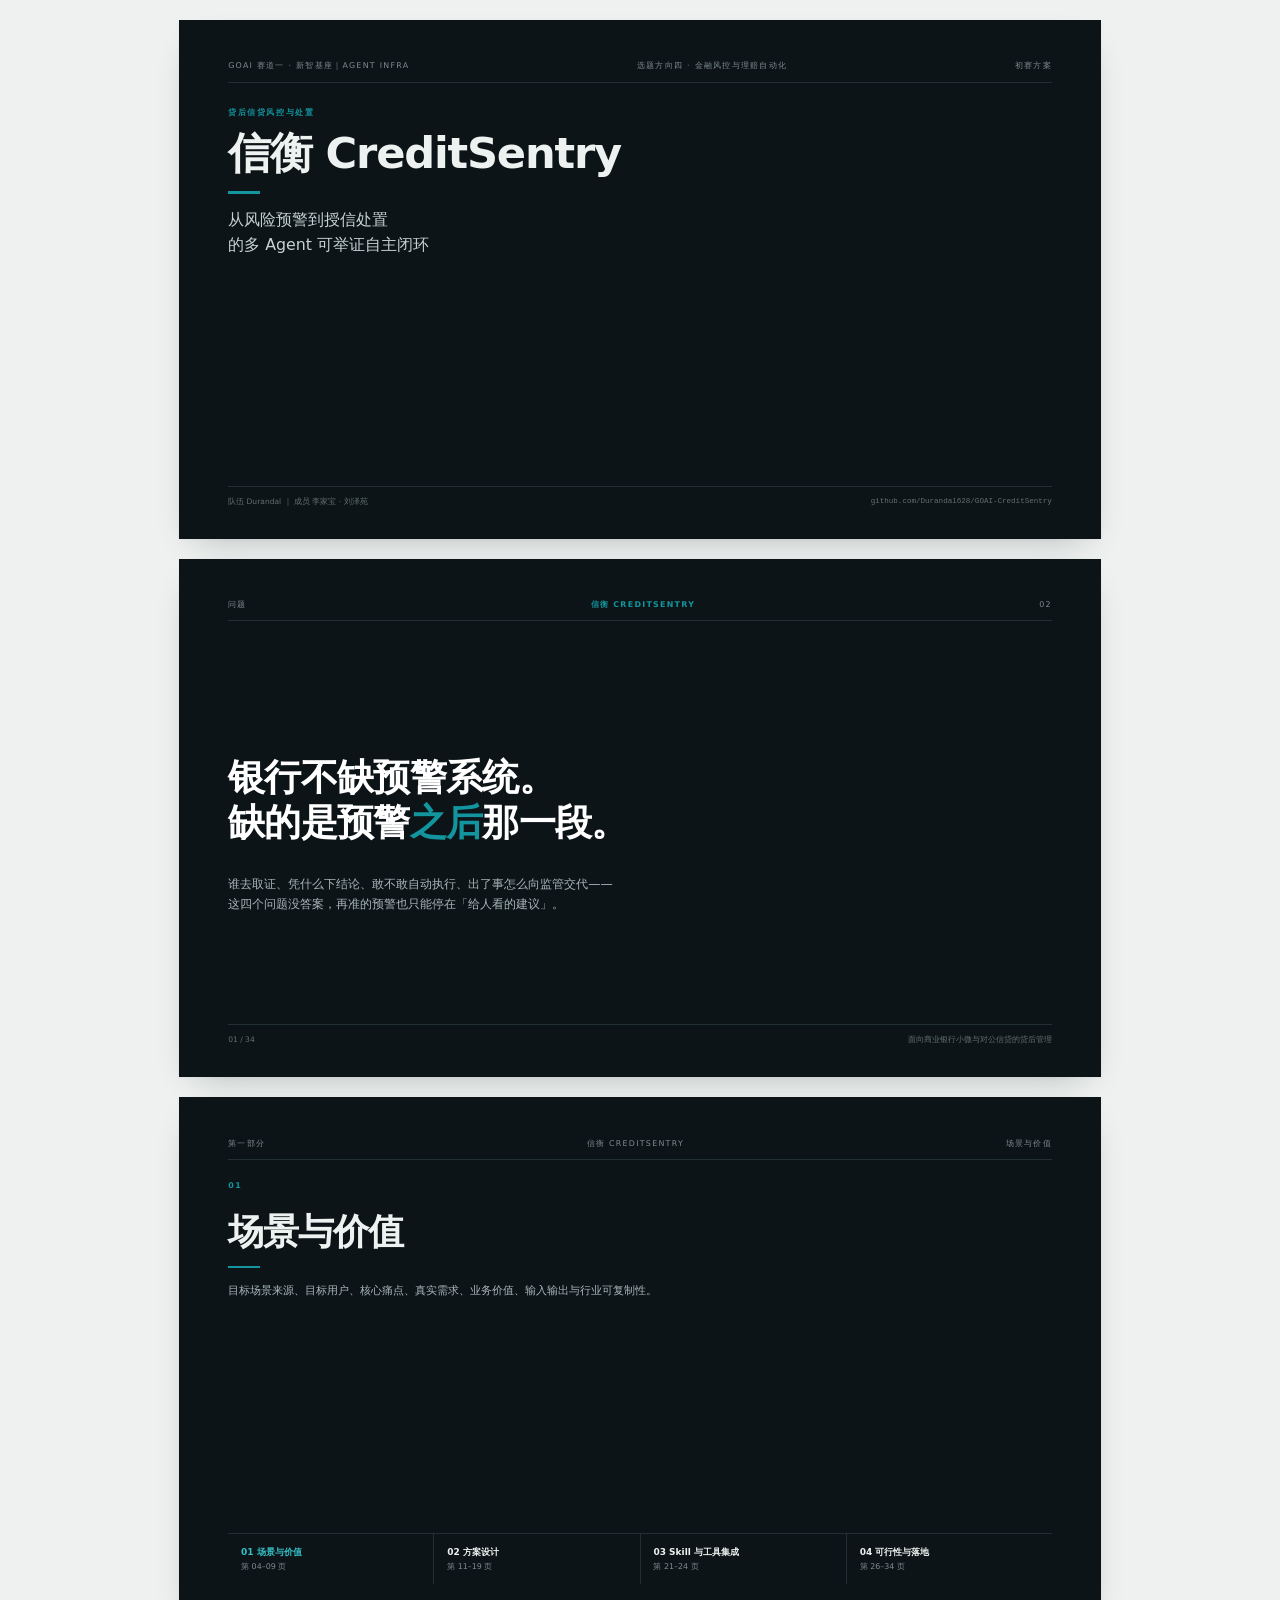
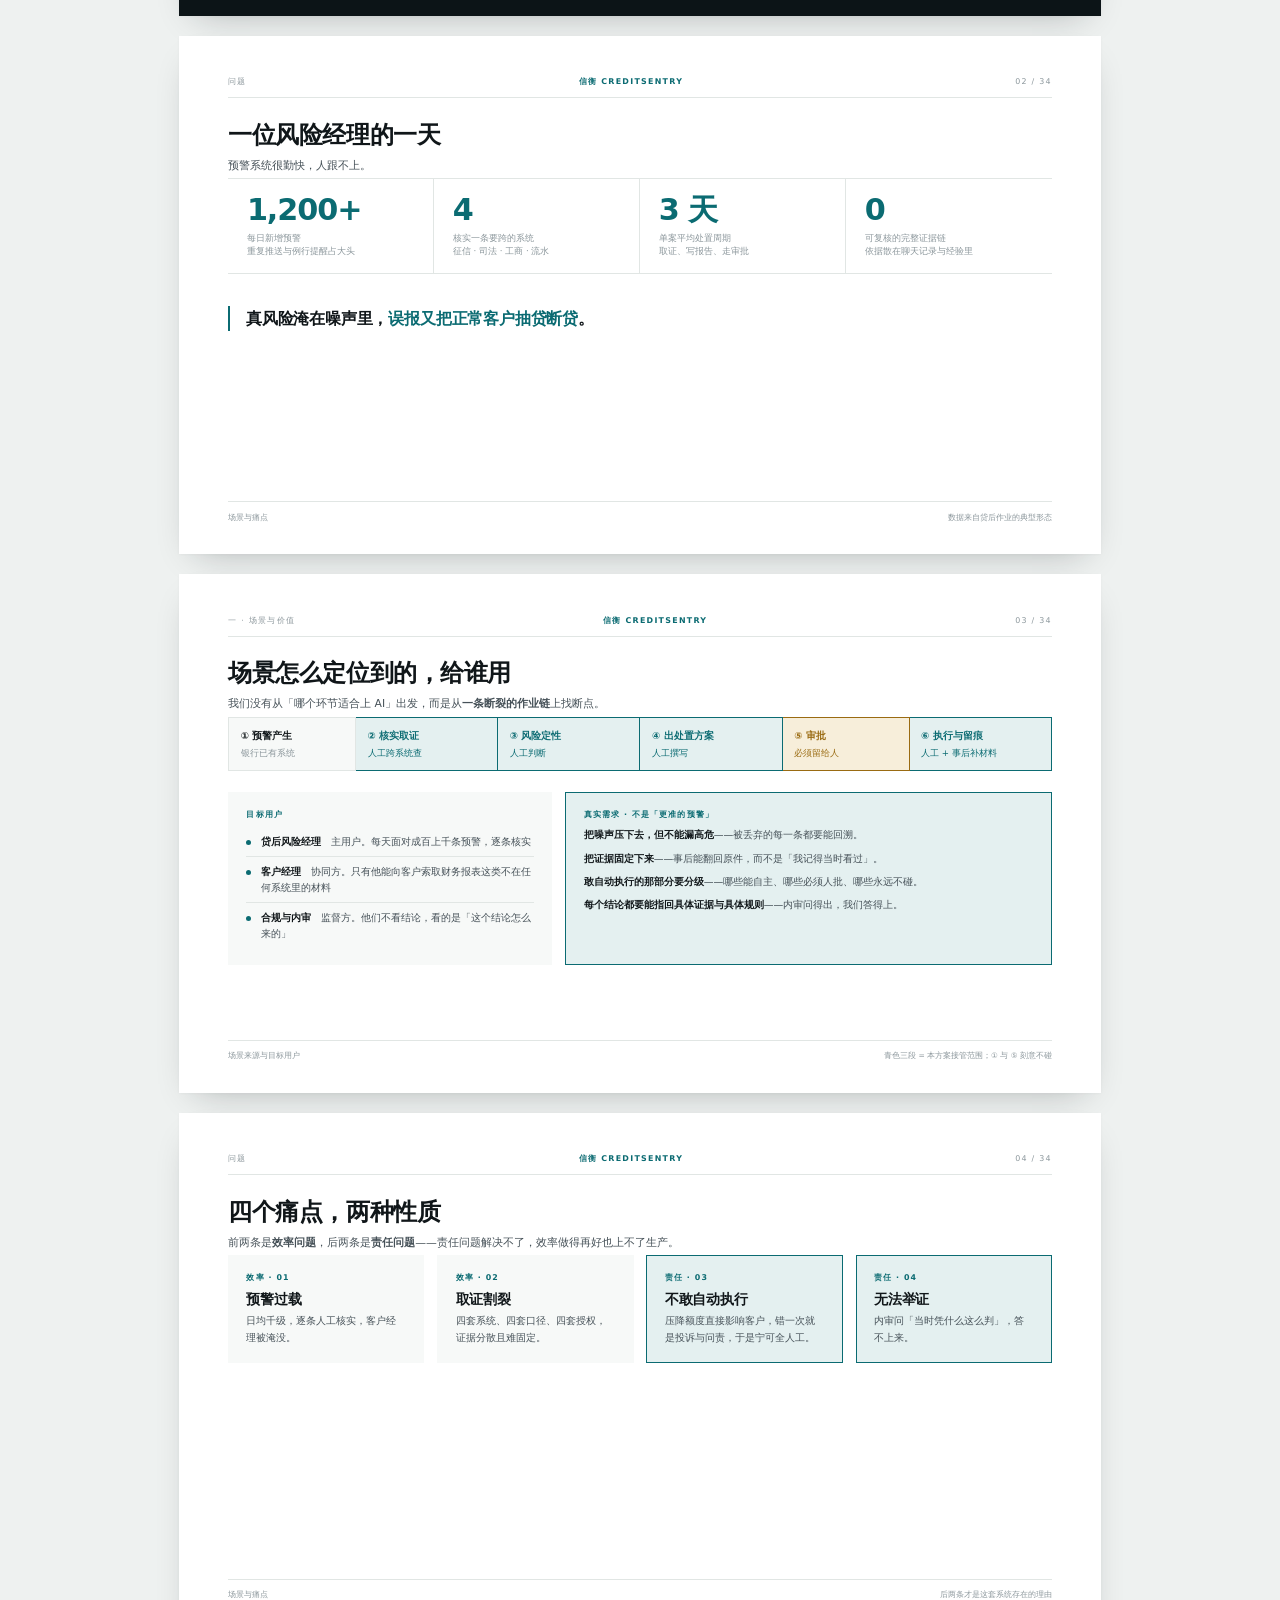
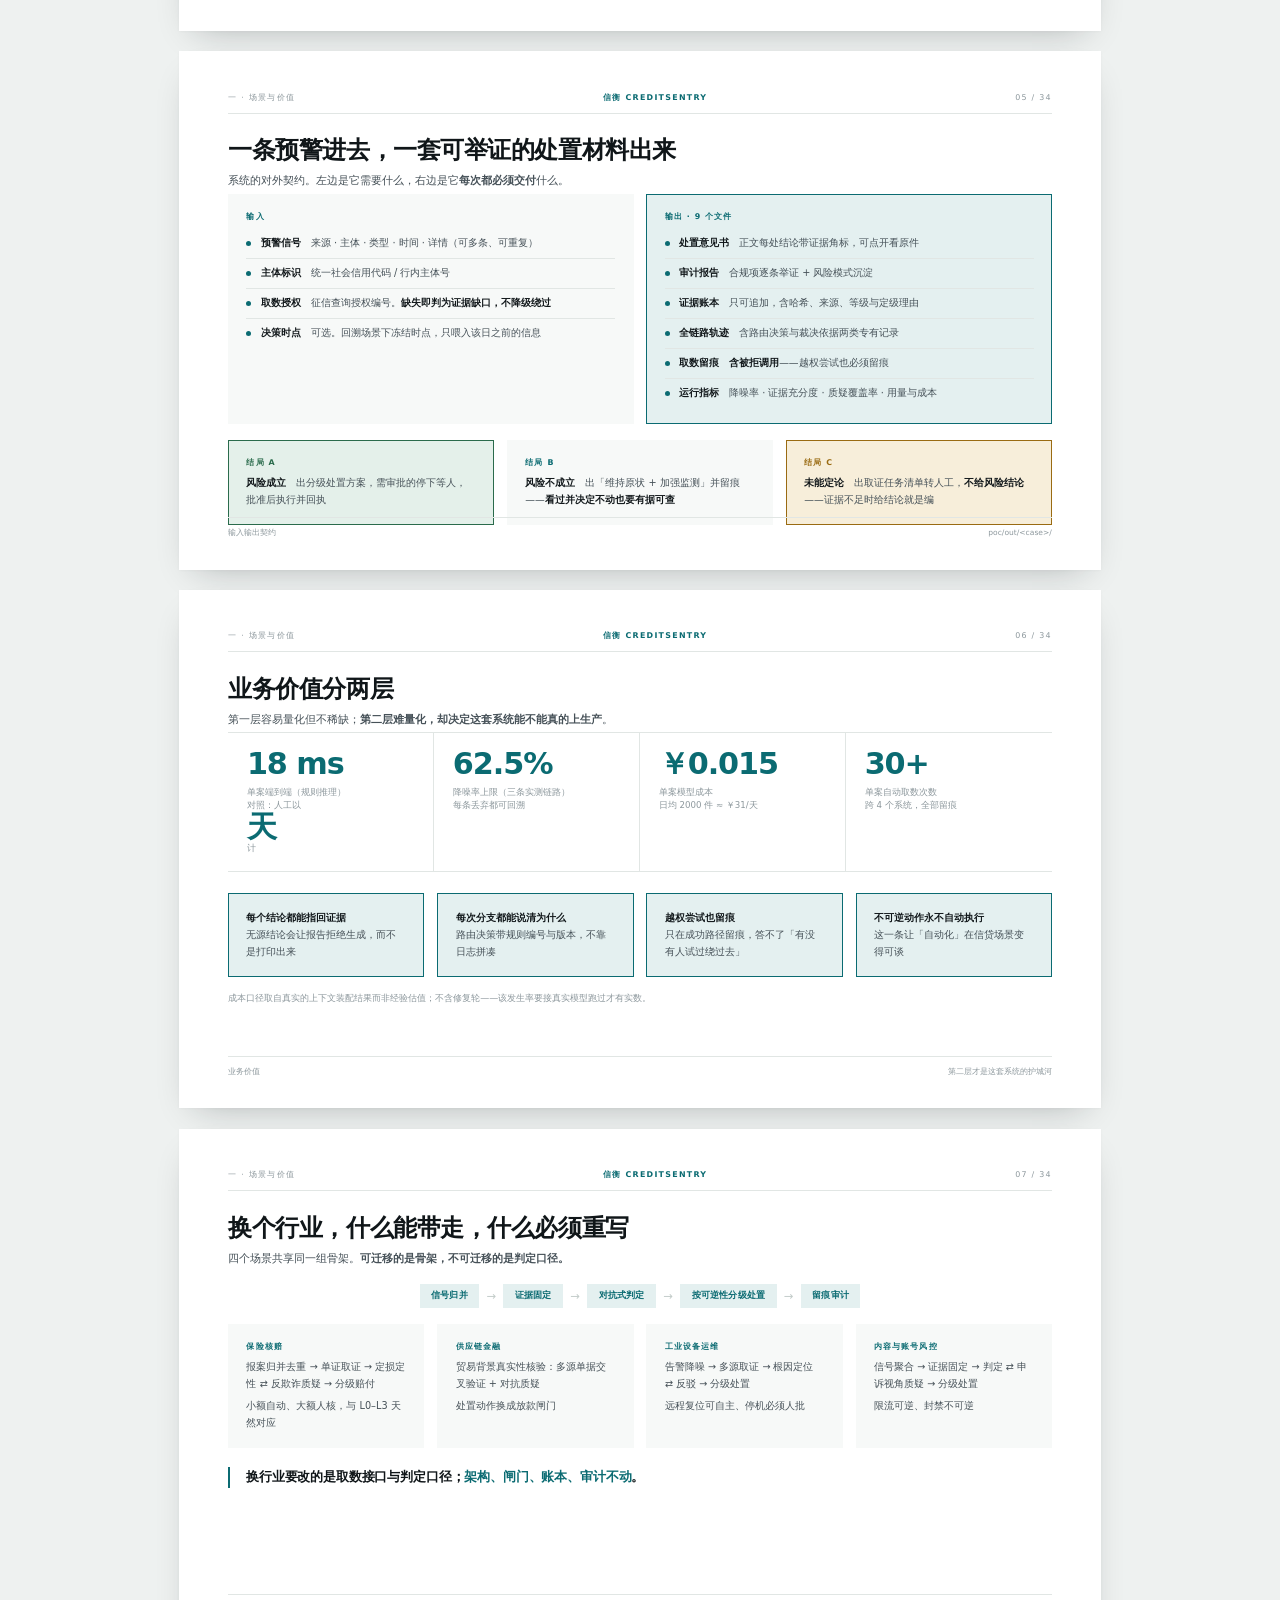
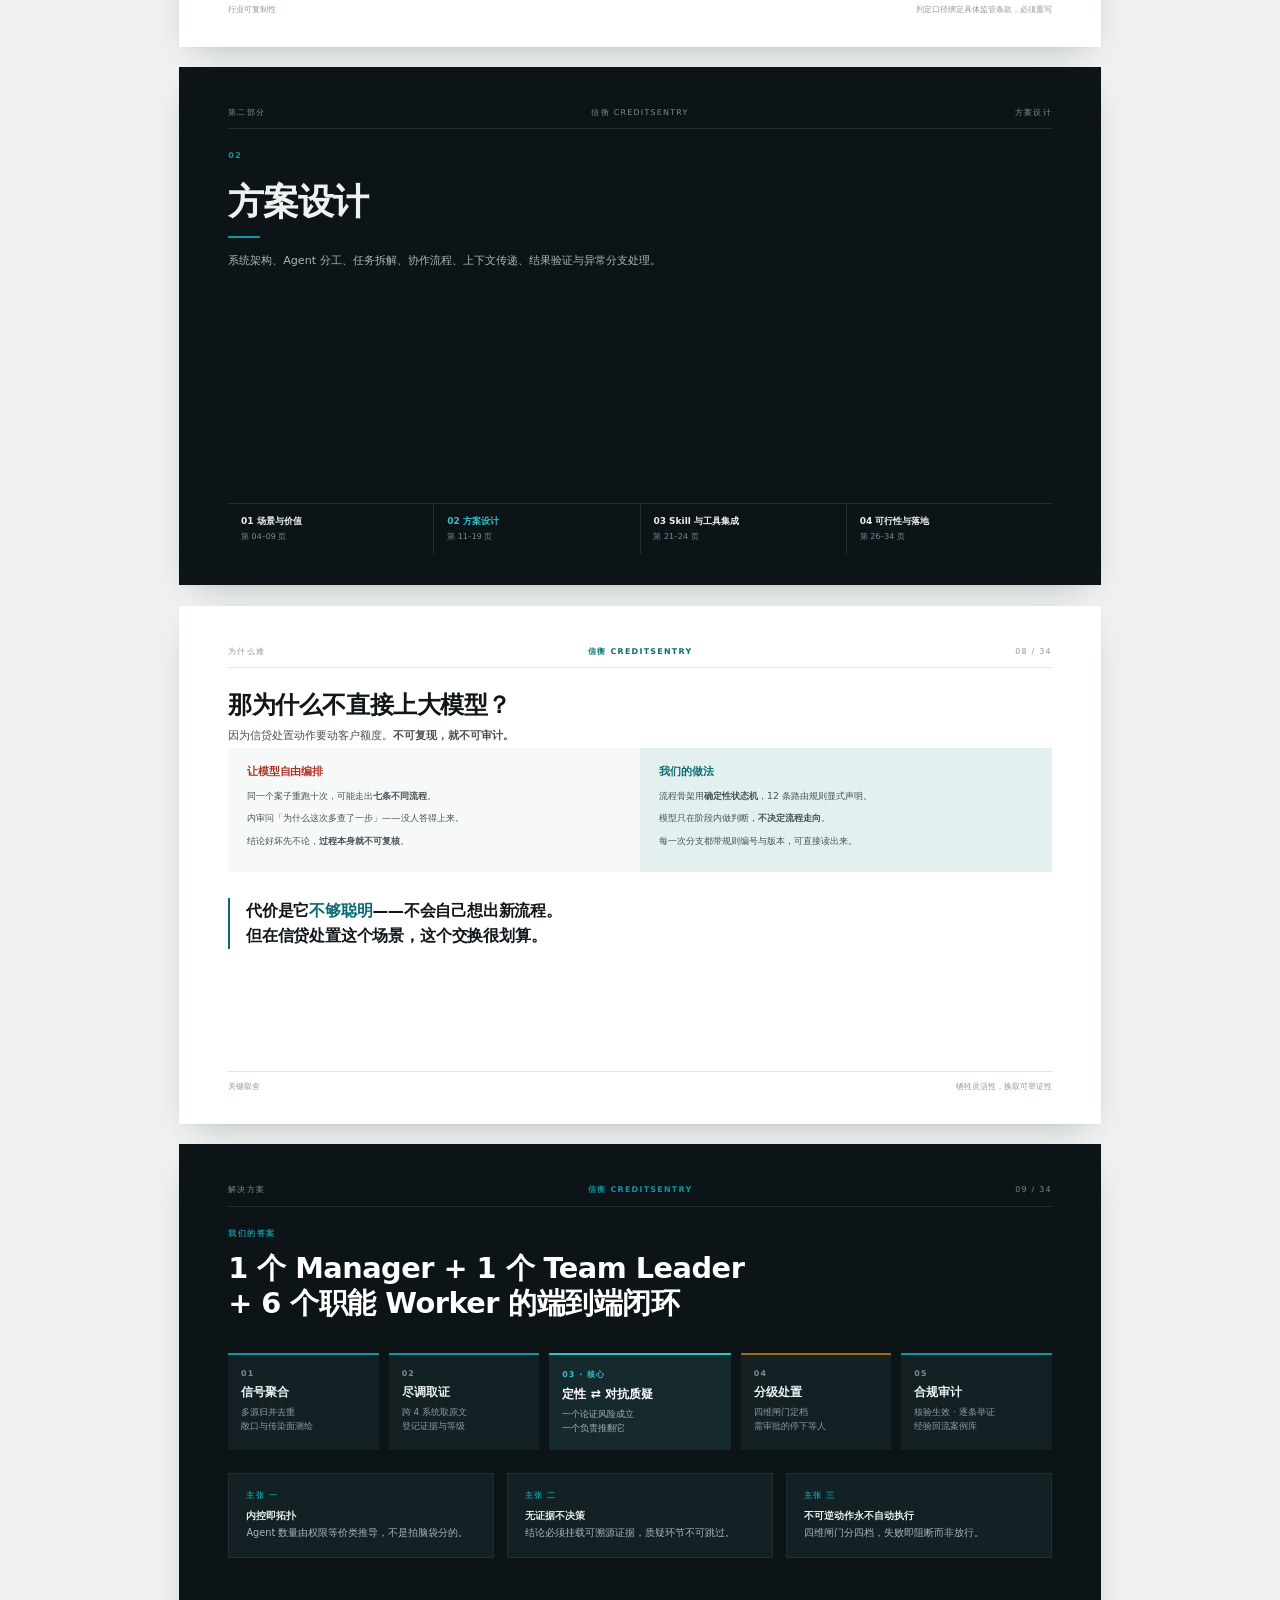
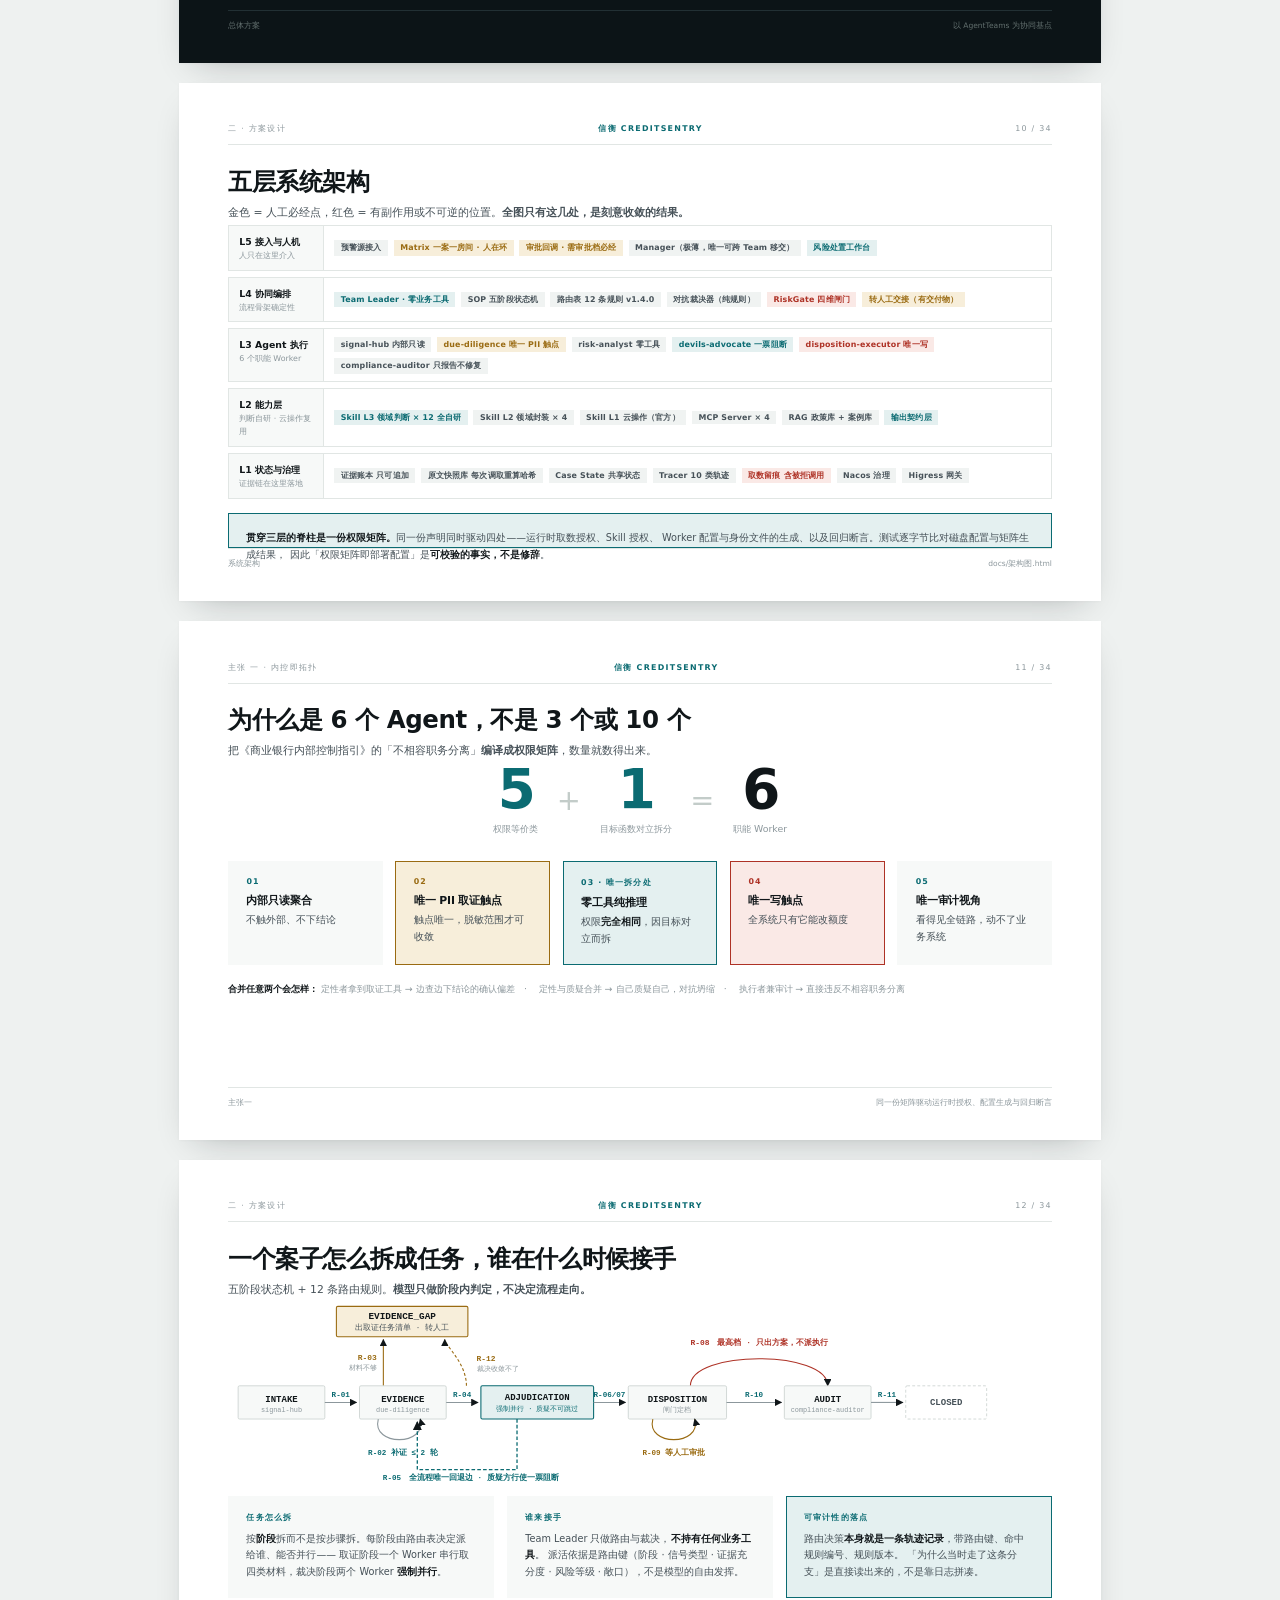
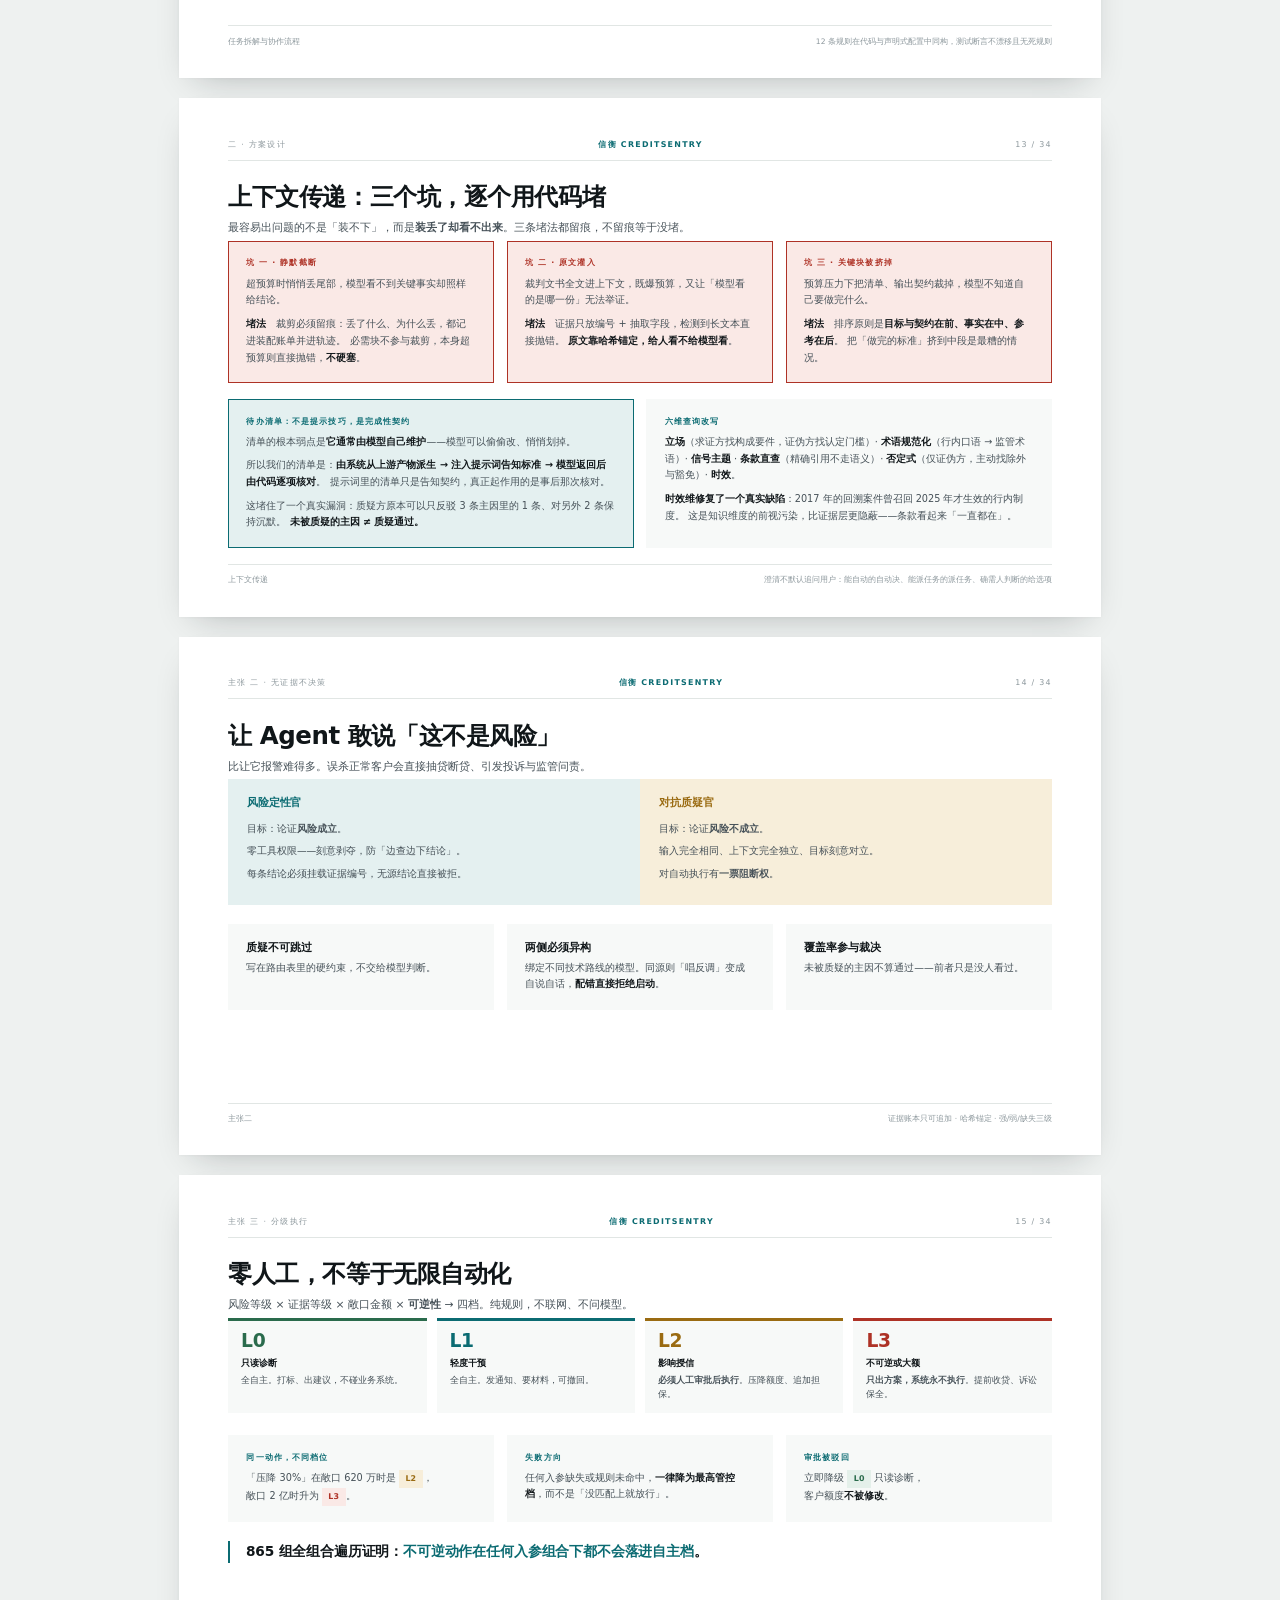
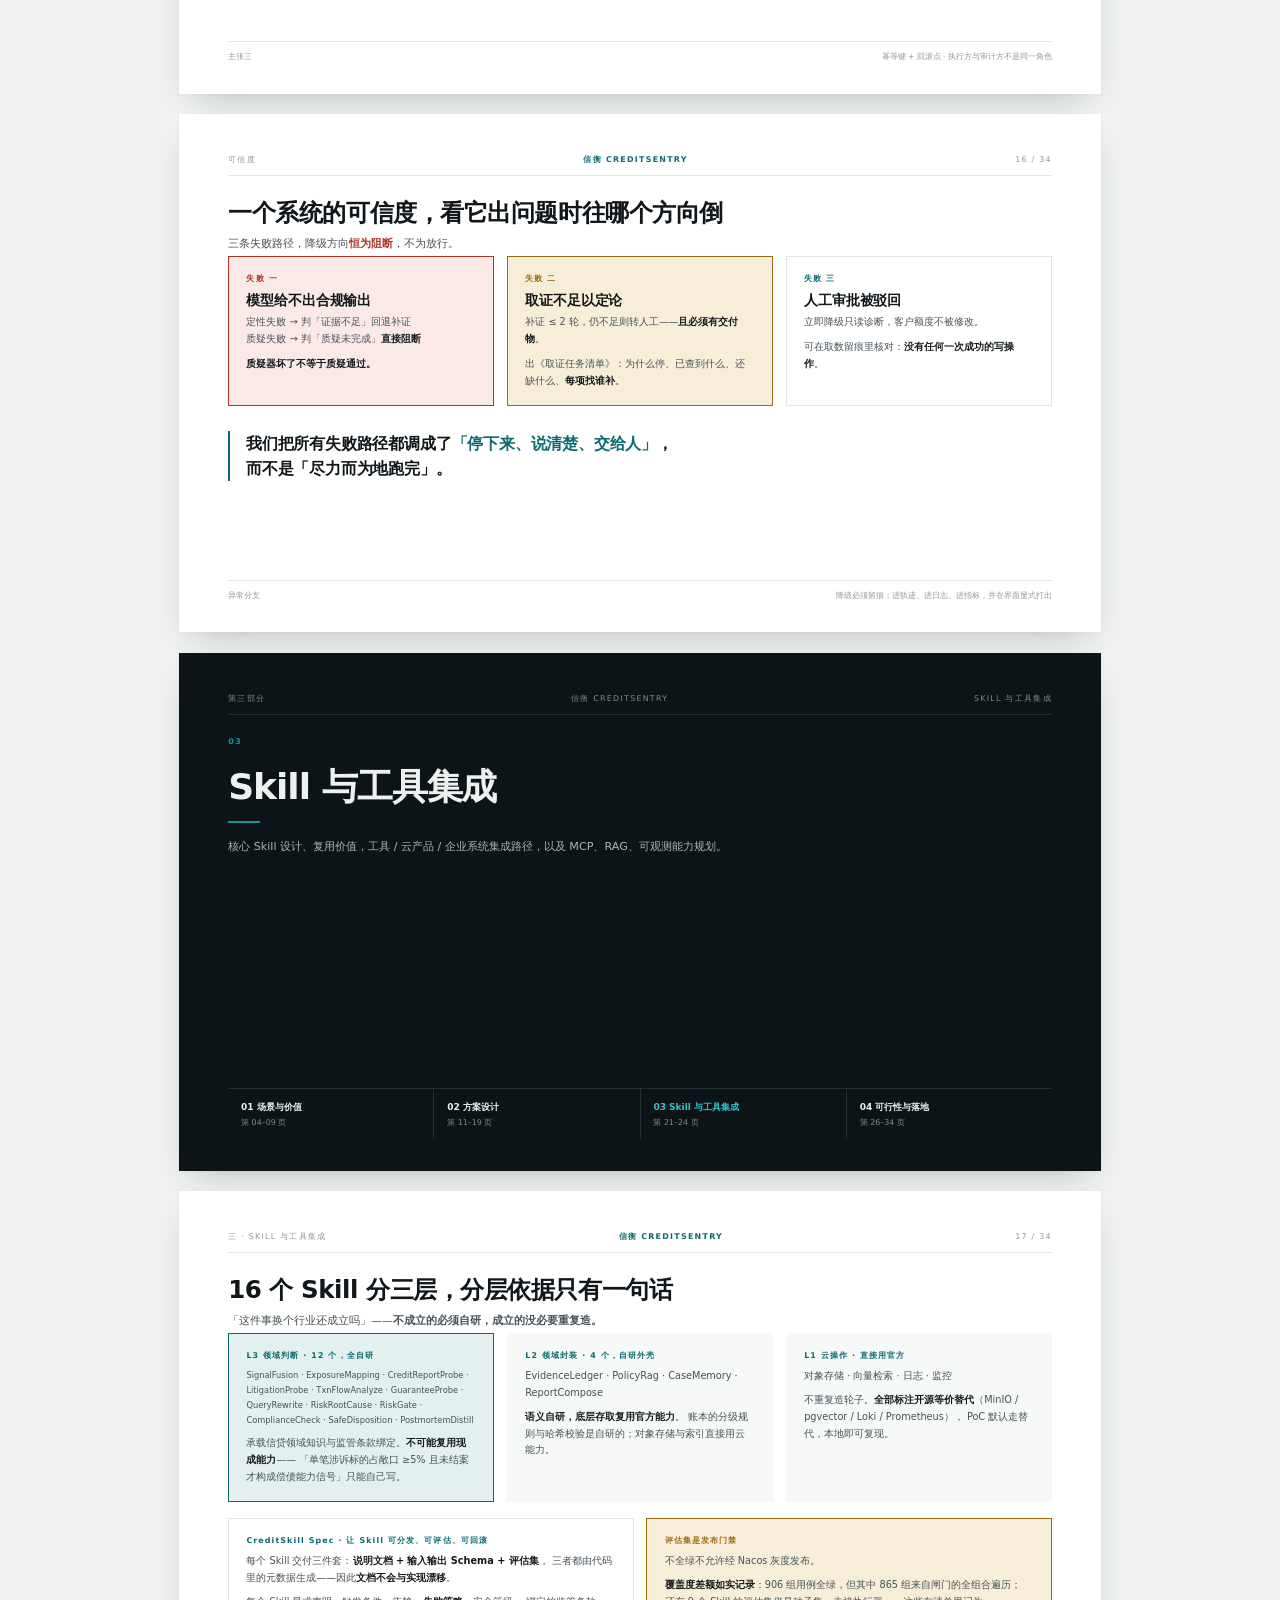
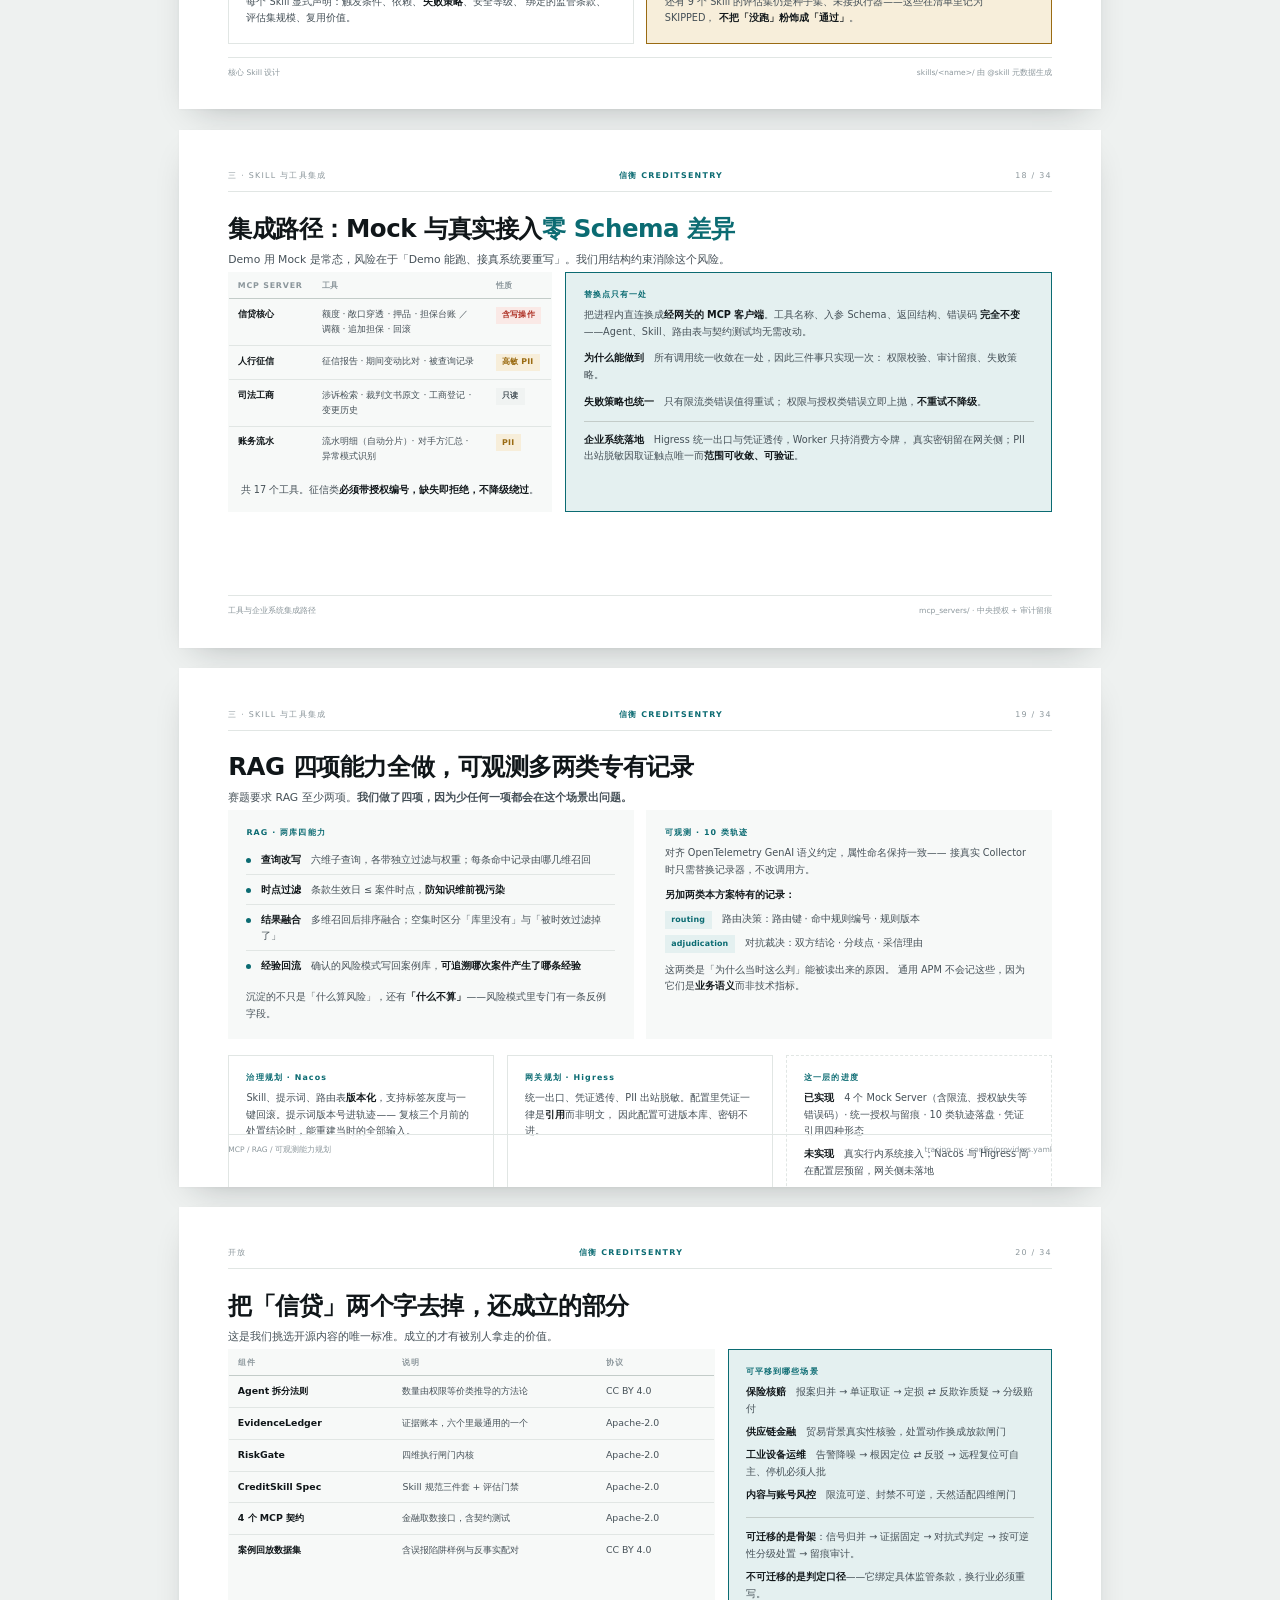
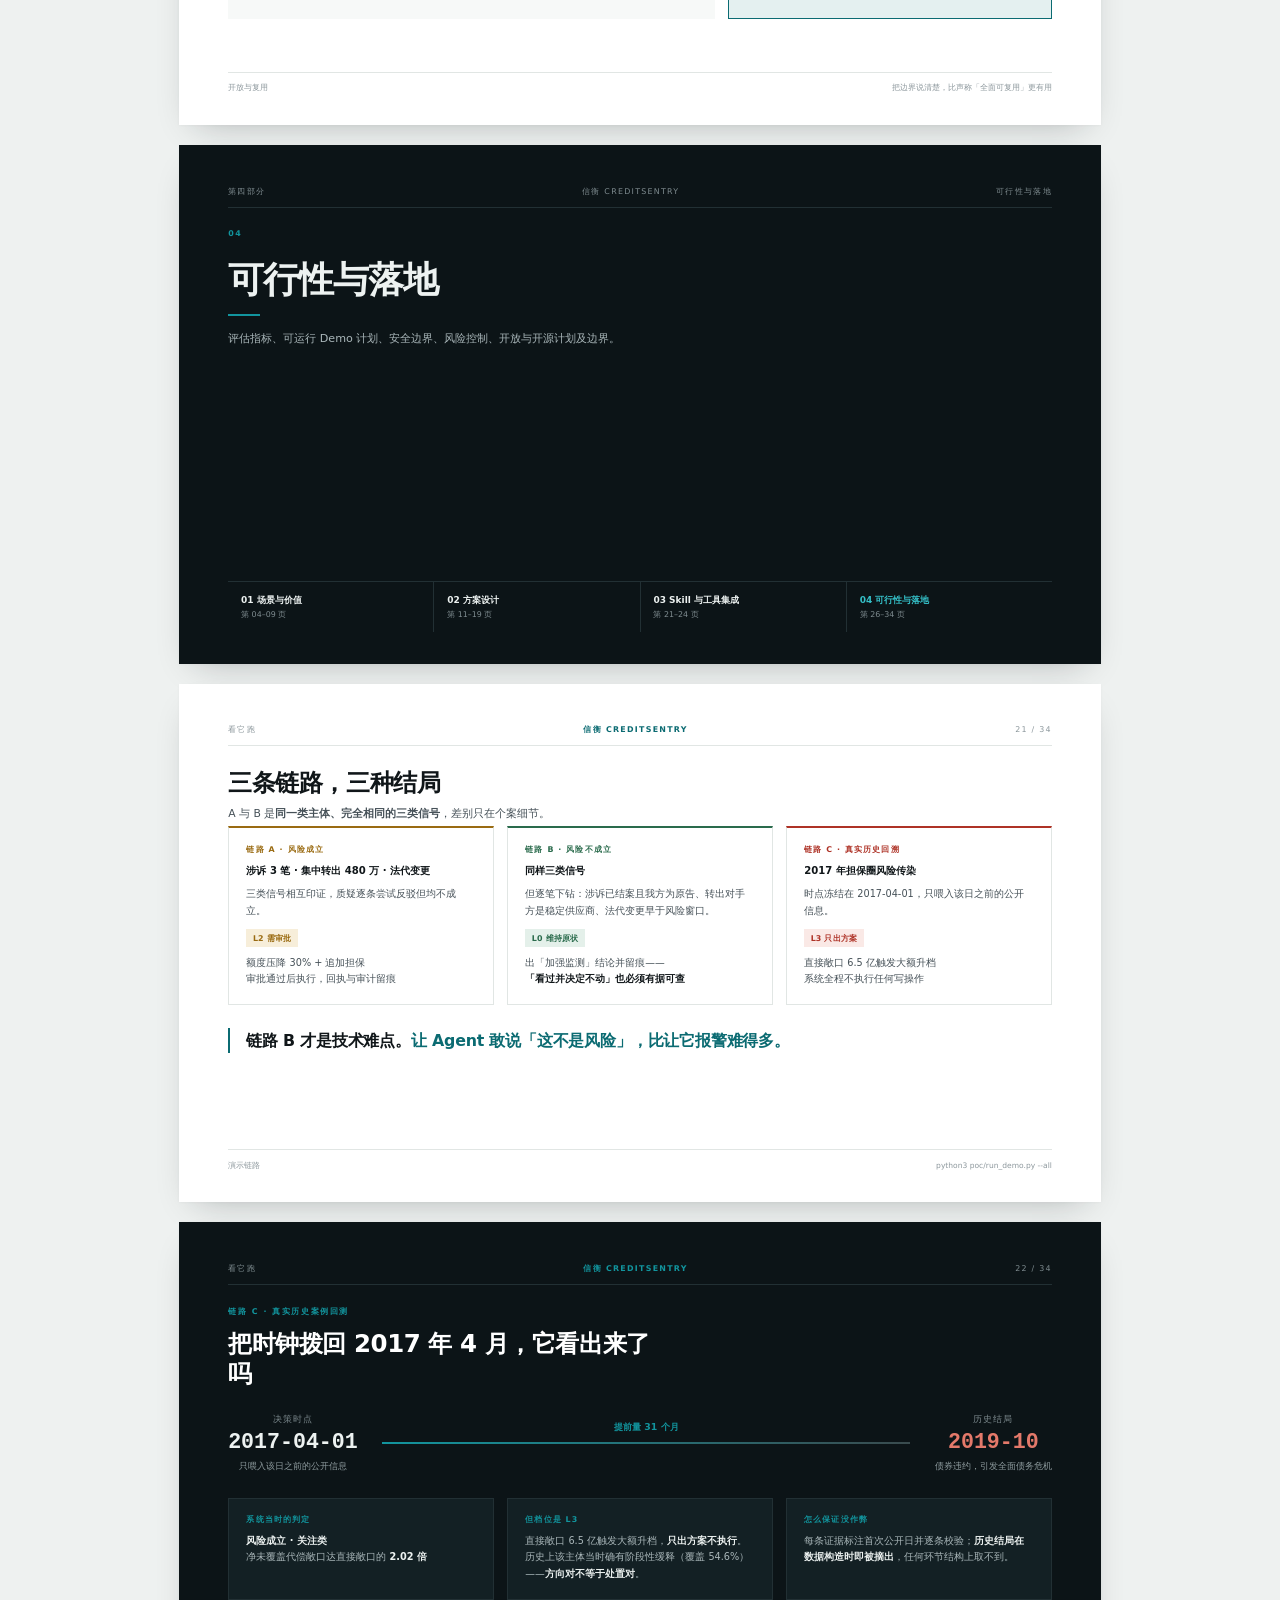
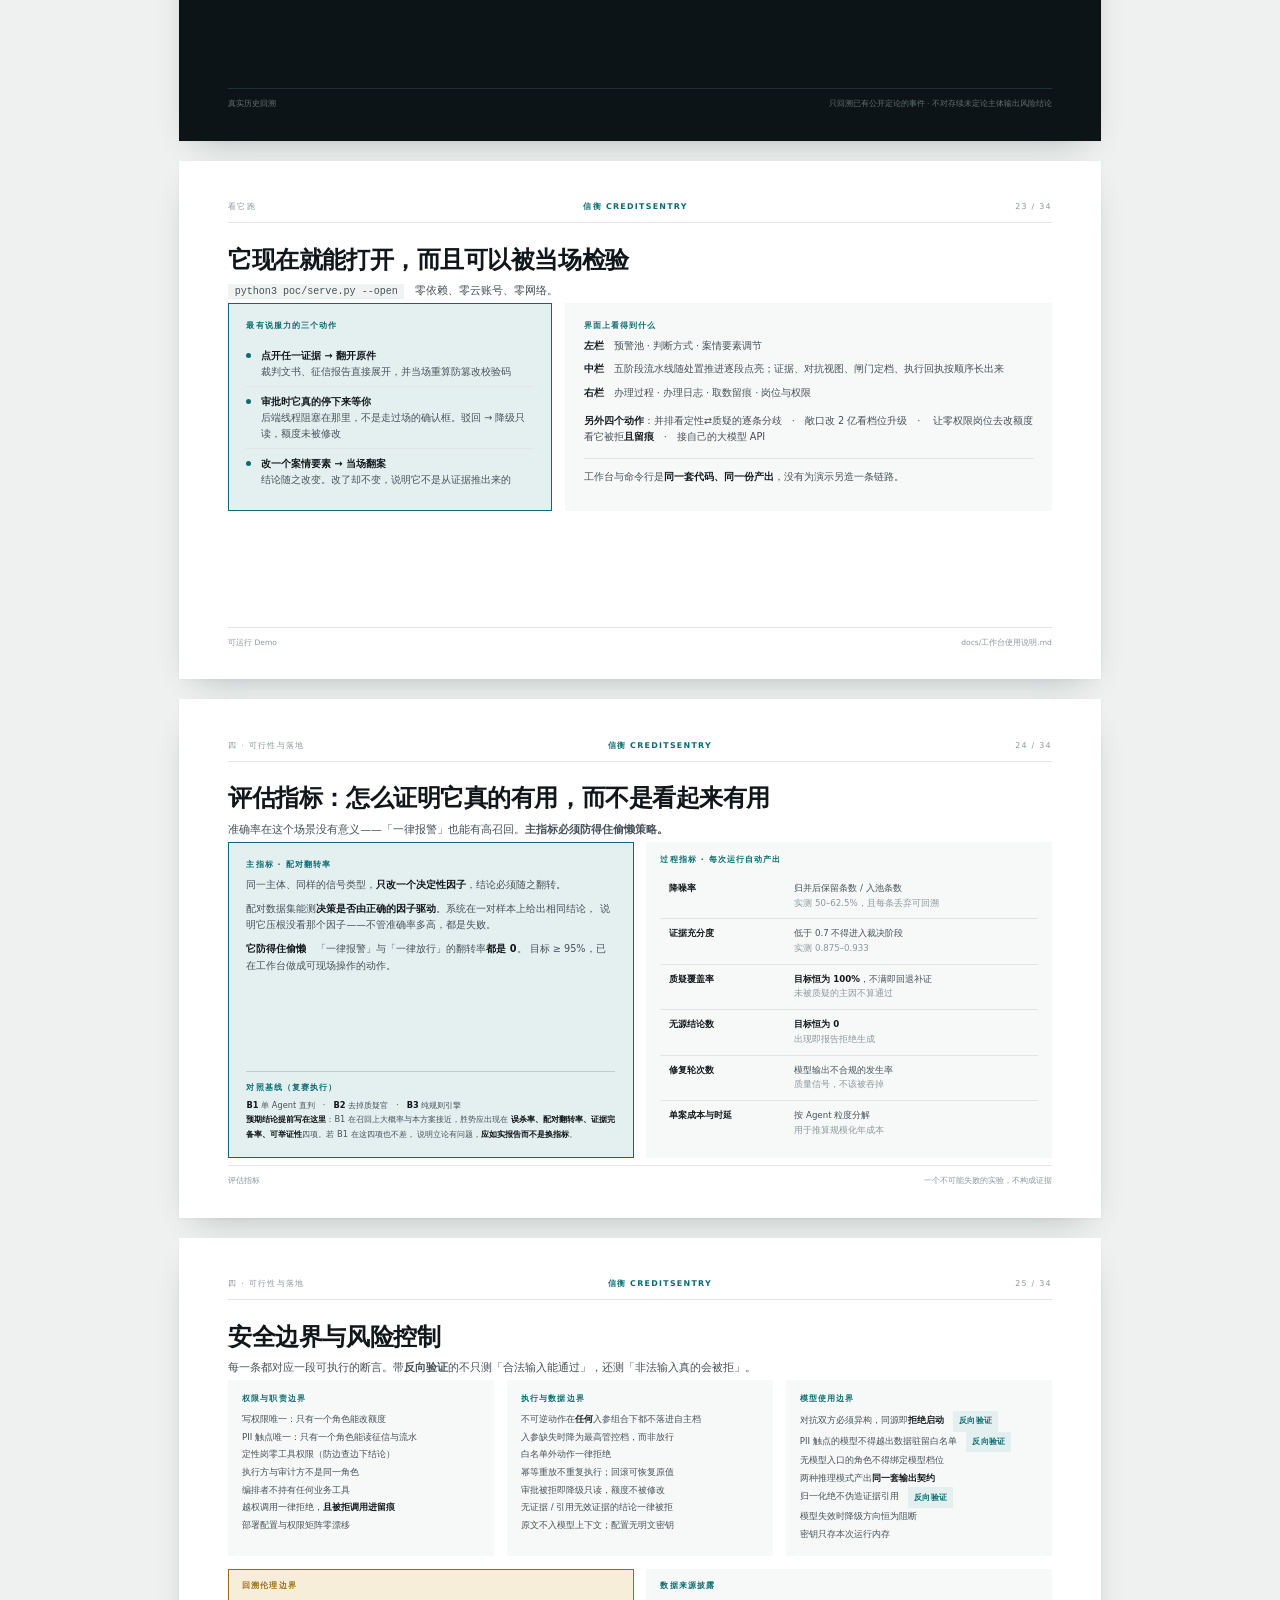
==== commit 393a03fe: "初赛方案补齐四类要求的缺项，18 → 34 页；成员增加刘泽苑 上一版为了「不人机」砍得过头，对照评审四类要求逐项自查后发现缺 10 项、弱 9 项。 补回来的同时保持演示密度（平均 450 字/页，" ====
--- a/deck/index.html
+++ b/deck/index.html
@@ -49,7 +49,8 @@
 h3{font-size:19px;line-height:1.35;margin:0 0 6px;font-weight:650;letter-spacing:-.01em;}
 .lead{font-size:15px;color:var(--ink-2);line-height:1.7;margin:0;max-width:82ch;}
 .body{flex:1;min-height:0;display:flex;flex-direction:column;}
-.mid{flex:1;min-height:0;display:flex;flex-direction:column;justify-content:center;}
+.mid.ctr{justify-content:center;}
+.mid{flex:1;min-height:0;display:flex;flex-direction:column;justify-content:flex-start;padding-top:4px;}
 
 .kicker{display:inline-block;font-size:11px;letter-spacing:.2em;text-transform:uppercase;
   color:var(--accent);font-weight:700;margin-bottom:16px;}
@@ -161,9 +162,7 @@
 </style>
 </head>
 <body>
-<div id="deck">
-<!-- 01 封面 -->
-<section class="slide dk">
+<div id="deck"><section class="slide dk">
   <div class="rail"><span>GOAI 赛道一 · 新智基座｜Agent Infra</span><span>选题方向四 · 金融风控与理赔自动化</span><span>初赛方案</span></div>
   <div class="mid">
     <span class="kicker">贷后信贷风控与处置</span>
@@ -173,25 +172,34 @@
       从风险预警到授信处置<br>的多 Agent 可举证自主闭环
     </p>
   </div>
-  <div class="foot"><span>队伍 Durandal ｜ 成员 李家宝</span><span class="mono">github.com/Durandal628/GOAI-CreditSentry</span></div>
-</section>
-
-<!-- 02 立问题 -->
+  <div class="foot"><span>队伍 Durandal ｜ 成员 李家宝 · 刘泽苑</span><span class="mono">github.com/Durandal628/GOAI-CreditSentry</span></div>
+</section>
+
 <section class="slide dk">
   <div class="rail"><span>问题</span><span><b>信衡 CreditSentry</b></span><span>02</span></div>
-  <div class="mid">
+  <div class="mid ctr">
     <h2 style="font-size:52px;line-height:1.22;max-width:24ch">银行不缺预警系统。<br>缺的是预警<span style="color:var(--accent-2)">之后</span>那一段。</h2>
     <p class="lead" style="margin-top:28px;font-size:17px;max-width:56ch">
       谁去取证、凭什么下结论、敢不敢自动执行、出了事怎么向监管交代——<br>
       这四个问题没答案，再准的预警也只能停在「给人看的建议」。
     </p>
   </div>
-  <div class="foot"><span>02 / 18</span><span>面向商业银行小微与对公信贷的贷后管理</span></div>
-</section>
-
-<!-- 03 一天 -->
-<section class="slide">
-  <div class="rail"><span>问题</span><span><b>信衡 CreditSentry</b></span><span>03 / 18</span></div>
+  <div class="foot"><span>01 / 34</span><span>面向商业银行小微与对公信贷的贷后管理</span></div>
+</section>
+
+<section class="slide dk">
+  <div class="rail"><span>第一部分</span><span>信衡 CreditSentry</span><span>场景与价值</span></div>
+  <div class="body">
+    <span class="kicker">01</span>
+    <h1 style="font-size:50px;margin-top:14px">场景与价值</h1>
+    <div class="rule"></div>
+    <p class="lead" style="font-size:15.5px;max-width:74ch;color:#A9B6B9">目标场景来源、目标用户、核心痛点、真实需求、业务价值、输入输出与行业可复制性。</p>
+    <div style="margin-top:auto;display:flex;border-top:1px solid #223034"><div style="flex:1;padding:16px 18px;border-right:1px solid #223034;"><div style="font-size:12.5px;font-weight:650;color:#35C0C8">01 场景与价值</div><div style="font-size:11px;color:#7E8B8F;margin-top:4px">第 04–09 页</div></div><div style="flex:1;padding:16px 18px;border-right:1px solid #223034;"><div style="font-size:12.5px;font-weight:650;color:#EDF2F1">02 方案设计</div><div style="font-size:11px;color:#7E8B8F;margin-top:4px">第 11–19 页</div></div><div style="flex:1;padding:16px 18px;border-right:1px solid #223034;"><div style="font-size:12.5px;font-weight:650;color:#EDF2F1">03 Skill 与工具集成</div><div style="font-size:11px;color:#7E8B8F;margin-top:4px">第 21–24 页</div></div><div style="flex:1;padding:16px 18px;border-right:1px solid #223034;border-right:0;"><div style="font-size:12.5px;font-weight:650;color:#EDF2F1">04 可行性与落地</div><div style="font-size:11px;color:#7E8B8F;margin-top:4px">第 26–34 页</div></div></div>
+  </div>
+</section>
+
+<section class="slide">
+  <div class="rail"><span>问题</span><span><b>信衡 CreditSentry</b></span><span>02 / 34</span></div>
   <div class="body">
     <h2>一位风险经理的一天</h2>
     <p class="lead">预警系统很勤快，人跟不上。</p>
@@ -205,12 +213,49 @@
       <p class="quote" style="margin-top:44px">真风险淹在噪声里，<em>误报又把正常客户抽贷断贷</em>。</p>
     </div>
   </div>
-  <div class="foot"><span>03 · 场景与痛点</span><span>数据来自贷后作业的典型形态</span></div>
-</section>
-
-<!-- 04 四痛点 -->
-<section class="slide">
-  <div class="rail"><span>问题</span><span><b>信衡 CreditSentry</b></span><span>04 / 18</span></div>
+  <div class="foot"><span>场景与痛点</span><span>数据来自贷后作业的典型形态</span></div>
+</section>
+
+<section class="slide">
+  <div class="rail"><span>一 · 场景与价值</span><span><b>信衡 CreditSentry</b></span><span>03 / 34</span></div>
+  <div class="body">
+    <h2>场景怎么定位到的，给谁用</h2>
+    <p class="lead">我们没有从「哪个环节适合上 AI」出发，而是从<b>一条断裂的作业链</b>上找断点。</p>
+    <div class="mid">
+      <div style="display:flex;align-items:stretch;gap:0;margin-bottom:30px">
+        <div style="flex:1;padding:14px 16px;background:#F7F9F8;border:1px solid var(--rule)">
+          <b style="font-size:13.5px">① 预警产生</b><div class="small" style="margin-top:4px">银行已有系统</div></div>
+        <div style="flex:1.15;padding:14px 16px;background:var(--accent-soft);border:1px solid var(--accent);border-left:0">
+          <b style="font-size:13.5px;color:var(--accent)">② 核实取证</b><div class="small" style="margin-top:4px;color:var(--accent)">人工跨系统查</div></div>
+        <div style="flex:1.15;padding:14px 16px;background:var(--accent-soft);border:1px solid var(--accent);border-left:0">
+          <b style="font-size:13.5px;color:var(--accent)">③ 风险定性</b><div class="small" style="margin-top:4px;color:var(--accent)">人工判断</div></div>
+        <div style="flex:1.15;padding:14px 16px;background:var(--accent-soft);border:1px solid var(--accent);border-left:0">
+          <b style="font-size:13.5px;color:var(--accent)">④ 出处置方案</b><div class="small" style="margin-top:4px;color:var(--accent)">人工撰写</div></div>
+        <div style="flex:1;padding:14px 16px;background:var(--gold-soft);border:1px solid var(--gold);border-left:0">
+          <b style="font-size:13.5px;color:var(--gold)">⑤ 审批</b><div class="small" style="margin-top:4px;color:var(--gold)">必须留给人</div></div>
+        <div style="flex:1.15;padding:14px 16px;background:var(--accent-soft);border:1px solid var(--accent);border-left:0">
+          <b style="font-size:13.5px;color:var(--accent)">⑥ 执行与留痕</b><div class="small" style="margin-top:4px;color:var(--accent)">人工 + 事后补材料</div></div>
+      </div>
+      <div class="cards g23">
+        <div class="card flat"><div class="n">目标用户</div>
+          <ul class="clean">
+            <li><b>贷后风险经理</b>　主用户。每天面对成百上千条预警，逐条核实</li>
+            <li><b>客户经理</b>　协同方。只有他能向客户索取财务报表这类不在任何系统里的材料</li>
+            <li><b>合规与内审</b>　监督方。他们不看结论，看的是「这个结论怎么来的」</li>
+          </ul></div>
+        <div class="card tint"><div class="n">真实需求 · 不是「更准的预警」</div>
+          <p><b>把噪声压下去，但不能漏高危</b>——被丢弃的每一条都要能回溯。</p>
+          <p><b>把证据固定下来</b>——事后能翻回原件，而不是「我记得当时看过」。</p>
+          <p><b>敢自动执行的那部分要分级</b>——哪些能自主、哪些必须人批、哪些永远不碰。</p>
+          <p><b>每个结论都要能指回具体证据与具体规则</b>——内审问得出，我们答得上。</p></div>
+      </div>
+    </div>
+  </div>
+  <div class="foot"><span>场景来源与目标用户</span><span>青色三段 = 本方案接管范围；① 与 ⑤ 刻意不碰</span></div>
+</section>
+
+<section class="slide">
+  <div class="rail"><span>问题</span><span><b>信衡 CreditSentry</b></span><span>04 / 34</span></div>
   <div class="body">
     <h2>四个痛点，两种性质</h2>
     <p class="lead">前两条是<b>效率问题</b>，后两条是<b>责任问题</b>——责任问题解决不了，效率做得再好也上不了生产。</p>
@@ -227,11 +272,120 @@
       </div>
     </div>
   </div>
-  <div class="foot"><span>04 · 场景与痛点</span><span>后两条才是这套系统存在的理由</span></div>
-</section>
-<!-- 05 为什么难 -->
-<section class="slide">
-  <div class="rail"><span>为什么难</span><span><b>信衡 CreditSentry</b></span><span>05 / 18</span></div>
+  <div class="foot"><span>场景与痛点</span><span>后两条才是这套系统存在的理由</span></div>
+</section>
+
+<section class="slide">
+  <div class="rail"><span>一 · 场景与价值</span><span><b>信衡 CreditSentry</b></span><span>05 / 34</span></div>
+  <div class="body">
+    <h2>一条预警进去，一套可举证的处置材料出来</h2>
+    <p class="lead">系统的对外契约。左边是它需要什么，右边是它<b>每次都必须交付</b>什么。</p>
+    <div class="mid">
+      <div class="cards g2">
+        <div class="card flat"><div class="n">输入</div>
+          <ul class="clean">
+            <li><b>预警信号</b>　来源 · 主体 · 类型 · 时间 · 详情（可多条、可重复）</li>
+            <li><b>主体标识</b>　统一社会信用代码 / 行内主体号</li>
+            <li><b>取数授权</b>　征信查询授权编号。<b>缺失即判为证据缺口，不降级绕过</b></li>
+            <li><b>决策时点</b>　可选。回溯场景下冻结时点，只喂入该日之前的信息</li>
+          </ul></div>
+        <div class="card tint"><div class="n">输出 · 9 个文件</div>
+          <ul class="clean">
+            <li><b>处置意见书</b>　正文每处结论带证据角标，可点开看原件</li>
+            <li><b>审计报告</b>　合规项逐条举证 + 风险模式沉淀</li>
+            <li><b>证据账本</b>　只可追加，含哈希、来源、等级与定级理由</li>
+            <li><b>全链路轨迹</b>　含路由决策与裁决依据两类专有记录</li>
+            <li><b>取数留痕</b>　<b>含被拒调用</b>——越权尝试也必须留痕</li>
+            <li><b>运行指标</b>　降噪率 · 证据充分度 · 质疑覆盖率 · 用量与成本</li>
+          </ul></div>
+      </div>
+      <div class="cards g3" style="margin-top:22px">
+        <div class="card good"><div class="n">结局 A</div><p><b>风险成立</b>　出分级处置方案，需审批的停下等人，批准后执行并回执</p></div>
+        <div class="card flat"><div class="n">结局 B</div><p><b>风险不成立</b>　出「维持原状 + 加强监测」并留痕——<b>看过并决定不动也要有据可查</b></p></div>
+        <div class="card gold"><div class="n">结局 C</div><p><b>未能定论</b>　出取证任务清单转人工，<b>不给风险结论</b>——证据不足时给结论就是编</p></div>
+      </div>
+    </div>
+  </div>
+  <div class="foot"><span>输入输出契约</span><span>poc/out/&lt;case&gt;/</span></div>
+</section>
+
+<section class="slide">
+  <div class="rail"><span>一 · 场景与价值</span><span><b>信衡 CreditSentry</b></span><span>06 / 34</span></div>
+  <div class="body">
+    <h2>业务价值分两层</h2>
+    <p class="lead">第一层容易量化但不稀缺；<b>第二层难量化，却决定这套系统能不能真的上生产</b>。</p>
+    <div class="mid">
+      <div class="stats" style="grid-template-columns:repeat(4,1fr)">
+        <div><b class="num">18 ms</b><span>单案端到端（规则推理）<br>对照：人工以<b>天</b>计</span></div>
+        <div><b class="num">62.5%</b><span>降噪率上限（三条实测链路）<br>每条丢弃都可回溯</span></div>
+        <div><b class="num">￥0.015</b><span>单案模型成本<br>日均 2000 件 ≈ ￥31/天</span></div>
+        <div><b class="num">30+</b><span>单案自动取数次数<br>跨 4 个系统，全部留痕</span></div>
+      </div>
+      <div class="cards g4" style="margin-top:30px">
+        <div class="card tint"><p><b>每个结论都能指回证据</b><br>无源结论会让报告拒绝生成，而不是打印出来</p></div>
+        <div class="card tint"><p><b>每次分支都能说清为什么</b><br>路由决策带规则编号与版本，不靠日志拼凑</p></div>
+        <div class="card tint"><p><b>越权尝试也留痕</b><br>只在成功路径留痕，答不了「有没有人试过绕过去」</p></div>
+        <div class="card tint"><p><b>不可逆动作永不自动执行</b><br>这一条让「自动化」在信贷场景变得可谈</p></div>
+      </div>
+      <p class="small" style="margin-top:20px;font-size:12.5px">
+        成本口径取自真实的上下文装配结果而非经验估值；不含修复轮——该发生率要接真实模型跑过才有实数。</p>
+    </div>
+  </div>
+  <div class="foot"><span>业务价值</span><span>第二层才是这套系统的护城河</span></div>
+</section>
+
+<section class="slide">
+  <div class="rail"><span>一 · 场景与价值</span><span><b>信衡 CreditSentry</b></span><span>07 / 34</span></div>
+  <div class="body">
+    <h2>换个行业，什么能带走，什么必须重写</h2>
+    <p class="lead">四个场景共享同一组骨架。<b>可迁移的是骨架，不可迁移的是判定口径。</b></p>
+    <div class="mid">
+      <div style="display:flex;align-items:center;gap:0;padding:18px 0 22px;justify-content:center">
+        <span class="chip a" style="font-size:13px;padding:8px 16px">信号归并</span>
+        <span style="color:var(--rule-2);padding:0 10px">→</span>
+        <span class="chip a" style="font-size:13px;padding:8px 16px">证据固定</span>
+        <span style="color:var(--rule-2);padding:0 10px">→</span>
+        <span class="chip a" style="font-size:13px;padding:8px 16px">对抗式判定</span>
+        <span style="color:var(--rule-2);padding:0 10px">→</span>
+        <span class="chip a" style="font-size:13px;padding:8px 16px">按可逆性分级处置</span>
+        <span style="color:var(--rule-2);padding:0 10px">→</span>
+        <span class="chip a" style="font-size:13px;padding:8px 16px">留痕审计</span>
+      </div>
+      <div class="cards g4">
+        <div class="card flat"><div class="n">保险核赔</div>
+          <p>报案归并去重 → 单证取证 → 定损定性 ⇄ 反欺诈质疑 → 分级赔付</p>
+          <p class="small" style="margin-top:8px">小额自动、大额人核，与 L0–L3 天然对应</p></div>
+        <div class="card flat"><div class="n">供应链金融</div>
+          <p>贸易背景真实性核验：多源单据交叉验证 + 对抗质疑</p>
+          <p class="small" style="margin-top:8px">处置动作换成放款闸门</p></div>
+        <div class="card flat"><div class="n">工业设备运维</div>
+          <p>告警降噪 → 多源取证 → 根因定位 ⇄ 反驳 → 分级处置</p>
+          <p class="small" style="margin-top:8px">远程复位可自主、停机必须人批</p></div>
+        <div class="card flat"><div class="n">内容与账号风控</div>
+          <p>信号聚合 → 证据固定 → 判定 ⇄ 申诉视角质疑 → 分级处置</p>
+          <p class="small" style="margin-top:8px">限流可逆、封禁不可逆</p></div>
+      </div>
+      <p class="quote" style="margin-top:26px;font-size:18px">
+        换行业要改的是<b>取数接口与判定口径</b>；<em>架构、闸门、账本、审计不动</em>。
+      </p>
+    </div>
+  </div>
+  <div class="foot"><span>行业可复制性</span><span>判定口径绑定具体监管条款，必须重写</span></div>
+</section>
+
+<section class="slide dk">
+  <div class="rail"><span>第二部分</span><span>信衡 CreditSentry</span><span>方案设计</span></div>
+  <div class="body">
+    <span class="kicker">02</span>
+    <h1 style="font-size:50px;margin-top:14px">方案设计</h1>
+    <div class="rule"></div>
+    <p class="lead" style="font-size:15.5px;max-width:74ch;color:#A9B6B9">系统架构、Agent 分工、任务拆解、协作流程、上下文传递、结果验证与异常分支处理。</p>
+    <div style="margin-top:auto;display:flex;border-top:1px solid #223034"><div style="flex:1;padding:16px 18px;border-right:1px solid #223034;"><div style="font-size:12.5px;font-weight:650;color:#EDF2F1">01 场景与价值</div><div style="font-size:11px;color:#7E8B8F;margin-top:4px">第 04–09 页</div></div><div style="flex:1;padding:16px 18px;border-right:1px solid #223034;"><div style="font-size:12.5px;font-weight:650;color:#35C0C8">02 方案设计</div><div style="font-size:11px;color:#7E8B8F;margin-top:4px">第 11–19 页</div></div><div style="flex:1;padding:16px 18px;border-right:1px solid #223034;"><div style="font-size:12.5px;font-weight:650;color:#EDF2F1">03 Skill 与工具集成</div><div style="font-size:11px;color:#7E8B8F;margin-top:4px">第 21–24 页</div></div><div style="flex:1;padding:16px 18px;border-right:1px solid #223034;border-right:0;"><div style="font-size:12.5px;font-weight:650;color:#EDF2F1">04 可行性与落地</div><div style="font-size:11px;color:#7E8B8F;margin-top:4px">第 26–34 页</div></div></div>
+  </div>
+</section>
+
+<section class="slide">
+  <div class="rail"><span>为什么难</span><span><b>信衡 CreditSentry</b></span><span>08 / 34</span></div>
   <div class="body">
     <h2>那为什么不直接上大模型？</h2>
     <p class="lead">因为信贷处置动作要动客户额度。<b>不可复现，就不可审计。</b></p>
@@ -255,12 +409,11 @@
         但在信贷处置这个场景，这个交换很划算。</p>
     </div>
   </div>
-  <div class="foot"><span>05 · 关键取舍</span><span>牺牲灵活性，换取可举证性</span></div>
-</section>
-
-<!-- 06 答案 -->
+  <div class="foot"><span>关键取舍</span><span>牺牲灵活性，换取可举证性</span></div>
+</section>
+
 <section class="slide dk">
-  <div class="rail"><span>解决方案</span><span><b>信衡 CreditSentry</b></span><span>06 / 18</span></div>
+  <div class="rail"><span>解决方案</span><span><b>信衡 CreditSentry</b></span><span>09 / 34</span></div>
   <div class="body">
     <span class="kicker">我们的答案</span>
     <h2 style="font-size:40px;max-width:30ch">1 个 Manager + 1 个 Team Leader<br>+ 6 个职能 Worker 的端到端闭环</h2>
@@ -298,11 +451,63 @@
       </div>
     </div>
   </div>
-  <div class="foot"><span>06 · 总体方案</span><span>以 AgentTeams 为协同基点</span></div>
-</section>
-<!-- 07 主张一 -->
-<section class="slide">
-  <div class="rail"><span>主张 一 · 内控即拓扑</span><span><b>信衡 CreditSentry</b></span><span>07 / 18</span></div>
+  <div class="foot"><span>总体方案</span><span>以 AgentTeams 为协同基点</span></div>
+</section>
+
+<section class="slide">
+  <div class="rail"><span>二 · 方案设计</span><span><b>信衡 CreditSentry</b></span><span>10 / 34</span></div>
+  <div class="body">
+    <h2>五层系统架构</h2>
+    <p class="lead">金色 = 人工必经点，红色 = 有副作用或不可逆的位置。<b>全图只有这几处，是刻意收敛的结果。</b></p>
+    <div class="mid">
+      <div style="display:flex;flex-direction:column;gap:8px">
+        <div style="display:grid;grid-template-columns:132px 1fr;border:1px solid var(--rule)">
+          <div style="padding:11px 14px;background:#F7F9F8;border-right:1px solid var(--rule)">
+            <b style="font-size:13px">L5 接入与人机</b><div class="small" style="font-size:11px">人只在这里介入</div></div>
+          <div style="padding:11px 14px;display:flex;gap:8px;flex-wrap:wrap;align-items:center">
+            <span class="chip">预警源接入</span><span class="chip w">Matrix 一案一房间 · 人在环</span>
+            <span class="chip w">审批回调 · 需审批档必经</span><span class="chip">Manager（极薄，唯一可跨 Team 移交）</span>
+            <span class="chip a">风险处置工作台</span></div></div>
+        <div style="display:grid;grid-template-columns:132px 1fr;border:1px solid var(--rule)">
+          <div style="padding:11px 14px;background:#F7F9F8;border-right:1px solid var(--rule)">
+            <b style="font-size:13px">L4 协同编排</b><div class="small" style="font-size:11px">流程骨架确定性</div></div>
+          <div style="padding:11px 14px;display:flex;gap:8px;flex-wrap:wrap;align-items:center">
+            <span class="chip a">Team Leader · 零业务工具</span><span class="chip">SOP 五阶段状态机</span>
+            <span class="chip">路由表 12 条规则 v1.4.0</span><span class="chip">对抗裁决器（纯规则）</span>
+            <span class="chip c">RiskGate 四维闸门</span><span class="chip w">转人工交接（有交付物）</span></div></div>
+        <div style="display:grid;grid-template-columns:132px 1fr;border:1px solid var(--rule)">
+          <div style="padding:11px 14px;background:#F7F9F8;border-right:1px solid var(--rule)">
+            <b style="font-size:13px">L3 Agent 执行</b><div class="small" style="font-size:11px">6 个职能 Worker</div></div>
+          <div style="padding:11px 14px;display:flex;gap:8px;flex-wrap:wrap;align-items:center">
+            <span class="chip">signal-hub 内部只读</span><span class="chip w">due-diligence 唯一 PII 触点</span>
+            <span class="chip">risk-analyst 零工具</span><span class="chip a">devils-advocate 一票阻断</span>
+            <span class="chip c">disposition-executor 唯一写</span><span class="chip">compliance-auditor 只报告不修复</span></div></div>
+        <div style="display:grid;grid-template-columns:132px 1fr;border:1px solid var(--rule)">
+          <div style="padding:11px 14px;background:#F7F9F8;border-right:1px solid var(--rule)">
+            <b style="font-size:13px">L2 能力层</b><div class="small" style="font-size:11px">判断自研 · 云操作复用</div></div>
+          <div style="padding:11px 14px;display:flex;gap:8px;flex-wrap:wrap;align-items:center">
+            <span class="chip a">Skill L3 领域判断 × 12 全自研</span><span class="chip">Skill L2 领域封装 × 4</span>
+            <span class="chip">Skill L1 云操作（官方）</span><span class="chip">MCP Server × 4</span>
+            <span class="chip">RAG 政策库 + 案例库</span><span class="chip a">输出契约层</span></div></div>
+        <div style="display:grid;grid-template-columns:132px 1fr;border:1px solid var(--rule)">
+          <div style="padding:11px 14px;background:#F7F9F8;border-right:1px solid var(--rule)">
+            <b style="font-size:13px">L1 状态与治理</b><div class="small" style="font-size:11px">证据链在这里落地</div></div>
+          <div style="padding:11px 14px;display:flex;gap:8px;flex-wrap:wrap;align-items:center">
+            <span class="chip">证据账本 只可追加</span><span class="chip">原文快照库 每次调取重算哈希</span>
+            <span class="chip">Case State 共享状态</span><span class="chip">Tracer 10 类轨迹</span>
+            <span class="chip c">取数留痕 含被拒调用</span><span class="chip">Nacos 治理</span><span class="chip">Higress 网关</span></div></div>
+      </div>
+      <div class="card tint" style="margin-top:20px">
+        <p><b>贯穿三层的脊柱是一份权限矩阵。</b>同一份声明同时驱动四处——运行时取数授权、Skill 授权、
+          Worker 配置与身份文件的生成、以及回归断言。测试逐字节比对磁盘配置与矩阵生成结果，
+          因此「权限矩阵即部署配置」是<b>可校验的事实，不是修辞</b>。</p></div>
+    </div>
+  </div>
+  <div class="foot"><span>系统架构</span><span>docs/架构图.html</span></div>
+</section>
+
+<section class="slide">
+  <div class="rail"><span>主张 一 · 内控即拓扑</span><span><b>信衡 CreditSentry</b></span><span>11 / 34</span></div>
   <div class="body">
     <h2>为什么是 6 个 Agent，不是 3 个或 10 个</h2>
     <p class="lead">把《商业银行内部控制指引》的「不相容职务分离」<b>编译成权限矩阵</b>，数量就数得出来。</p>
@@ -337,12 +542,125 @@
       </p>
     </div>
   </div>
-  <div class="foot"><span>07 · 主张一</span><span>同一份矩阵驱动运行时授权、配置生成与回归断言</span></div>
-</section>
-
-<!-- 08 主张二 -->
-<section class="slide">
-  <div class="rail"><span>主张 二 · 无证据不决策</span><span><b>信衡 CreditSentry</b></span><span>08 / 18</span></div>
+  <div class="foot"><span>主张一</span><span>同一份矩阵驱动运行时授权、配置生成与回归断言</span></div>
+</section>
+
+<section class="slide">
+  <div class="rail"><span>二 · 方案设计</span><span><b>信衡 CreditSentry</b></span><span>12 / 34</span></div>
+  <div class="body">
+    <h2>一个案子怎么拆成任务，谁在什么时候接手</h2>
+    <p class="lead">五阶段状态机 + 12 条路由规则。<b>模型只做阶段内判定，不决定流程走向。</b></p>
+    <div class="mid">
+      <figure style="margin:0">
+      <svg viewBox="0 0 1140 250" role="img" aria-label="SOP 五阶段状态机与 12 条路由规则">
+        <defs><marker id="ar" viewBox="0 0 10 10" refX="9" refY="5" markerWidth="7" markerHeight="7" orient="auto-start-reverse">
+          <path d="M0 0 L10 5 L0 10 z" fill="currentColor"/></marker></defs>
+        <g font-family="ui-monospace,Menlo,monospace">
+          <rect x="150" y="6" width="182" height="42" rx="2" fill="#F7EEDA" stroke="#9A6B12" stroke-width="1.5"/>
+          <text x="241" y="24" text-anchor="middle" font-size="13" fill="#101619" font-weight="600">EVIDENCE_GAP</text>
+          <text x="241" y="39" text-anchor="middle" font-size="10.5" fill="#465158">出取证任务清单 · 转人工</text>
+          <path d="M215 116 L215 52" fill="none" stroke="#9A6B12" stroke-width="1.5" marker-end="url(#ar)" color="#9A6B12"/>
+          <text x="206" y="80" text-anchor="end" font-size="11" fill="#9A6B12" font-weight="700">R-03</text>
+          <text x="206" y="94" text-anchor="end" font-size="10" fill="#8C979C">材料不够</text>
+          <path d="M330 116 C 330 84, 300 60, 300 52" fill="none" stroke="#9A6B12" stroke-width="1.5" stroke-dasharray="4 3" marker-end="url(#ar)" color="#9A6B12"/>
+          <text x="344" y="82" font-size="11" fill="#9A6B12" font-weight="700">R-12</text>
+          <text x="344" y="96" font-size="10" fill="#8C979C">裁决收敛不了</text>
+          <path d="M640 116 C 640 66, 830 66, 830 116" fill="none" stroke="#AE3226" stroke-width="1.5" marker-end="url(#ar)" color="#AE3226"/>
+          <text x="735" y="60" text-anchor="middle" font-size="11" fill="#AE3226" font-weight="700">R-08　最高档 · 只出方案，不派执行</text>
+          <g>
+            <rect x="14" y="116" width="120" height="46" rx="2" fill="#F7F9F8" stroke="#C3CCC9"/>
+            <text x="74" y="138" text-anchor="middle" font-size="12.5" fill="#101619" font-weight="600">INTAKE</text>
+            <text x="74" y="152" text-anchor="middle" font-size="9.5" fill="#8C979C">signal-hub</text>
+            <rect x="182" y="116" width="120" height="46" rx="2" fill="#F7F9F8" stroke="#C3CCC9"/>
+            <text x="242" y="138" text-anchor="middle" font-size="12.5" fill="#101619" font-weight="600">EVIDENCE</text>
+            <text x="242" y="152" text-anchor="middle" font-size="9.5" fill="#8C979C">due-diligence</text>
+            <rect x="350" y="116" width="156" height="46" rx="2" fill="#E4F0F0" stroke="#0B6B72" stroke-width="1.5"/>
+            <text x="428" y="136" text-anchor="middle" font-size="12.5" fill="#101619" font-weight="600">ADJUDICATION</text>
+            <text x="428" y="151" text-anchor="middle" font-size="9.5" fill="#0B6B72">强制并行 · 质疑不可跳过</text>
+            <rect x="554" y="116" width="136" height="46" rx="2" fill="#F7F9F8" stroke="#C3CCC9"/>
+            <text x="622" y="138" text-anchor="middle" font-size="12.5" fill="#101619" font-weight="600">DISPOSITION</text>
+            <text x="622" y="152" text-anchor="middle" font-size="9.5" fill="#8C979C">闸门定档</text>
+            <rect x="770" y="116" width="120" height="46" rx="2" fill="#F7F9F8" stroke="#C3CCC9"/>
+            <text x="830" y="138" text-anchor="middle" font-size="12.5" fill="#101619" font-weight="600">AUDIT</text>
+            <text x="830" y="152" text-anchor="middle" font-size="9.5" fill="#8C979C">compliance-auditor</text>
+            <rect x="938" y="116" width="112" height="46" rx="2" fill="#FFFFFF" stroke="#C3CCC9" stroke-dasharray="4 3"/>
+            <text x="994" y="143" text-anchor="middle" font-size="12.5" fill="#465158" font-weight="600">CLOSED</text>
+          </g>
+          <g stroke="#8C979C" stroke-width="1.5" fill="none" color="#8C979C">
+            <path d="M134 139 L178 139" marker-end="url(#ar)"/><path d="M302 139 L346 139" marker-end="url(#ar)"/>
+            <path d="M506 139 L550 139" marker-end="url(#ar)"/><path d="M690 139 L766 139" marker-end="url(#ar)"/>
+            <path d="M890 139 L934 139" marker-end="url(#ar)"/>
+          </g>
+          <g font-size="10.5" font-weight="700" fill="#0B6B72" text-anchor="middle">
+            <text x="156" y="132">R-01</text><text x="324" y="132">R-04</text>
+            <text x="528" y="132">R-06/07</text><text x="728" y="132">R-10</text><text x="912" y="132">R-11</text>
+          </g>
+          <path d="M208 162 C 198 200, 276 200, 266 162" fill="none" stroke="#8C979C" stroke-width="1.5" marker-end="url(#ar)" color="#8C979C"/>
+          <text x="242" y="212" text-anchor="middle" font-size="10.5" fill="#0B6B72" font-weight="700">R-02 补证 ≤ 2 轮</text>
+          <path d="M588 162 C 578 200, 656 200, 646 162" fill="none" stroke="#9A6B12" stroke-width="1.5" marker-end="url(#ar)" color="#9A6B12"/>
+          <text x="617" y="212" text-anchor="middle" font-size="10.5" fill="#9A6B12" font-weight="700">R-09 等人工审批</text>
+          <path d="M400 162 L400 232 L262 232 L262 166" fill="none" stroke="#0B6B72" stroke-width="1.8" stroke-dasharray="5 3" marker-end="url(#ar)" color="#0B6B72"/>
+          <text x="336" y="246" text-anchor="middle" font-size="10.5" fill="#0B6B72" font-weight="700">R-05　全流程唯一回退边 · 质疑方行使一票阻断</text>
+        </g>
+      </svg>
+      </figure>
+      <div class="cards g3" style="margin-top:18px">
+        <div class="card flat"><div class="n">任务怎么拆</div>
+          <p>按<b>阶段</b>拆而不是按步骤拆。每阶段由路由表决定派给谁、能否并行——
+            取证阶段一个 Worker 串行取四类材料，裁决阶段两个 Worker <b>强制并行</b>。</p></div>
+        <div class="card flat"><div class="n">谁来接手</div>
+          <p>Team Leader 只做路由与裁决，<b>不持有任何业务工具</b>。
+            派活依据是路由键（阶段 · 信号类型 · 证据充分度 · 风险等级 · 敞口），不是模型的自由发挥。</p></div>
+        <div class="card tint"><div class="n">可审计性的落点</div>
+          <p>路由决策<b>本身就是一条轨迹记录</b>，带路由键、命中规则编号、规则版本。
+            「为什么当时走了这条分支」是直接读出来的，不是靠日志拼凑。</p></div>
+      </div>
+    </div>
+  </div>
+  <div class="foot"><span>任务拆解与协作流程</span><span>12 条规则在代码与声明式配置中同构，测试断言不漂移且无死规则</span></div>
+</section>
+
+<section class="slide">
+  <div class="rail"><span>二 · 方案设计</span><span><b>信衡 CreditSentry</b></span><span>13 / 34</span></div>
+  <div class="body">
+    <h2>上下文传递：三个坑，逐个用代码堵</h2>
+    <p class="lead">最容易出问题的不是「装不下」，而是<b>装丢了却看不出来</b>。三条堵法都留痕，不留痕等于没堵。</p>
+    <div class="mid">
+      <div class="cards g3">
+        <div class="card crit"><div class="n">坑 一 · 静默截断</div>
+          <p>超预算时悄悄丢尾部，模型看不到关键事实却照样给结论。</p>
+          <p style="margin-top:10px"><b>堵法</b>　裁剪必须留痕：丢了什么、为什么丢，都记进装配账单并进轨迹。
+            必需块不参与裁剪，本身超预算则直接抛错，<b>不硬塞</b>。</p></div>
+        <div class="card crit"><div class="n">坑 二 · 原文灌入</div>
+          <p>裁判文书全文进上下文，既爆预算，又让「模型看的是哪一份」无法举证。</p>
+          <p style="margin-top:10px"><b>堵法</b>　证据只放编号 + 抽取字段，检测到长文本直接抛错。
+            <b>原文靠哈希锚定，给人看不给模型看</b>。</p></div>
+        <div class="card crit"><div class="n">坑 三 · 关键块被挤掉</div>
+          <p>预算压力下把清单、输出契约裁掉，模型不知道自己要做完什么。</p>
+          <p style="margin-top:10px"><b>堵法</b>　排序原则是<b>目标与契约在前、事实在中、参考在后</b>。
+            把「做完的标准」挤到中段是最糟的情况。</p></div>
+      </div>
+      <div class="cards g2" style="margin-top:22px">
+        <div class="card tint"><div class="n">待办清单：不是提示技巧，是完成性契约</div>
+          <p>清单的根本弱点是<b>它通常由模型自己维护</b>——模型可以偷偷改、悄悄划掉。</p>
+          <p>所以我们的清单是：<b>由系统从上游产物派生 → 注入提示词告知标准 → 模型返回后由代码逐项核对</b>。
+            提示词里的清单只是告知契约，真正起作用的是事后那次核对。</p>
+          <p style="margin-top:10px">这堵住了一个真实漏洞：质疑方原本可以只反驳 3 条主因里的 1 条、对另外 2 条保持沉默。
+            <b>未被质疑的主因 ≠ 质疑通过。</b></p></div>
+        <div class="card flat"><div class="n">六维查询改写</div>
+          <p><b>立场</b>（求证方找构成要件，证伪方找认定门槛）·
+            <b>术语规范化</b>（行内口语 → 监管术语）· <b>信号主题</b> ·
+            <b>条款直查</b>（精确引用不走语义）· <b>否定式</b>（仅证伪方，主动找除外与豁免）· <b>时效</b>。</p>
+          <p style="margin-top:10px"><b>时效维修复了一个真实缺陷</b>：2017 年的回溯案件曾召回 2025 年才生效的行内制度。
+            这是知识维度的前视污染，比证据层更隐蔽——条款看起来「一直都在」。</p></div>
+      </div>
+    </div>
+  </div>
+  <div class="foot"><span>上下文传递</span><span>澄清不默认追问用户：能自动的自动决、能派任务的派任务、确需人判断的给选项</span></div>
+</section>
+
+<section class="slide">
+  <div class="rail"><span>主张 二 · 无证据不决策</span><span><b>信衡 CreditSentry</b></span><span>14 / 34</span></div>
   <div class="body">
     <h2>让 Agent 敢说「这不是风险」</h2>
     <p class="lead">比让它报警难得多。误杀正常客户会直接抽贷断贷、引发投诉与监管问责。</p>
@@ -372,12 +690,11 @@
       </div>
     </div>
   </div>
-  <div class="foot"><span>08 · 主张二</span><span>证据账本只可追加 · 哈希锚定 · 强/弱/缺失三级</span></div>
-</section>
-
-<!-- 09 主张三 -->
-<section class="slide">
-  <div class="rail"><span>主张 三 · 分级执行</span><span><b>信衡 CreditSentry</b></span><span>09 / 18</span></div>
+  <div class="foot"><span>主张二</span><span>证据账本只可追加 · 哈希锚定 · 强/弱/缺失三级</span></div>
+</section>
+
+<section class="slide">
+  <div class="rail"><span>主张 三 · 分级执行</span><span><b>信衡 CreditSentry</b></span><span>15 / 34</span></div>
   <div class="body">
     <h2>零人工，不等于无限自动化</h2>
     <p class="lead">风险等级 × 证据等级 × 敞口金额 × <b>可逆性</b> → 四档。纯规则，不联网、不问模型。</p>
@@ -406,110 +723,11 @@
       </p>
     </div>
   </div>
-  <div class="foot"><span>09 · 主张三</span><span>幂等键 + 回滚点 · 执行方与审计方不是同一角色</span></div>
-</section>
-<!-- 10 三条链路 -->
-<section class="slide">
-  <div class="rail"><span>看它跑</span><span><b>信衡 CreditSentry</b></span><span>10 / 18</span></div>
-  <div class="body">
-    <h2>三条链路，三种结局</h2>
-    <p class="lead">A 与 B 是<b>同一类主体、完全相同的三类信号</b>，差别只在个案细节。</p>
-    <div class="mid">
-      <div class="cards g3">
-        <div class="card" style="border-top:4px solid var(--gold)">
-          <div class="n" style="color:var(--gold)">链路 A · 风险成立</div>
-          <p style="font-size:14px"><b>涉诉 3 笔 · 集中转出 480 万 · 法代变更</b></p>
-          <p>三类信号相互印证，质疑逐条尝试反驳但均不成立。</p>
-          <p style="margin-top:14px"><span class="chip w">L2 需审批</span></p>
-          <p class="small" style="margin-top:10px">额度压降 30% + 追加担保<br>审批通过后执行，回执与审计留痕</p></div>
-        <div class="card" style="border-top:4px solid var(--good)">
-          <div class="n" style="color:var(--good)">链路 B · 风险不成立</div>
-          <p style="font-size:14px"><b>同样三类信号</b></p>
-          <p>但逐笔下钻：涉诉已结案且我方为原告、转出对手方是稳定供应商、法代变更早于风险窗口。</p>
-          <p style="margin-top:14px"><span class="chip g">L0 维持原状</span></p>
-          <p class="small" style="margin-top:10px">出「加强监测」结论并留痕——<br><b>「看过并决定不动」也必须有据可查</b></p></div>
-        <div class="card" style="border-top:4px solid var(--crit)">
-          <div class="n" style="color:var(--crit)">链路 C · 真实历史回溯</div>
-          <p style="font-size:14px"><b>2017 年担保圈风险传染</b></p>
-          <p>时点冻结在 2017-04-01，只喂入该日之前的公开信息。</p>
-          <p style="margin-top:14px"><span class="chip c">L3 只出方案</span></p>
-          <p class="small" style="margin-top:10px">直接敞口 6.5 亿触发大额升档<br>系统全程不执行任何写操作</p></div>
-      </div>
-      <p class="quote" style="margin-top:32px">链路 B 才是技术难点。<em>让 Agent 敢说「这不是风险」，比让它报警难得多。</em></p>
-    </div>
-  </div>
-  <div class="foot"><span>10 · 演示链路</span><span>python3 poc/run_demo.py --all</span></div>
-</section>
-
-<!-- 11 回溯 -->
-<section class="slide dk">
-  <div class="rail"><span>看它跑</span><span><b>信衡 CreditSentry</b></span><span>11 / 18</span></div>
-  <div class="body">
-    <span class="kicker">链路 C · 真实历史案例回测</span>
-    <h2 style="max-width:26ch">把时钟拨回 2017 年 4 月，它看出来了吗</h2>
-    <div class="mid">
-      <div style="display:flex;align-items:center;gap:0;margin:20px 0 34px">
-        <div style="flex:0 0 auto;text-align:center;padding-right:34px">
-          <div style="font-size:13px;color:#7E8B8F;letter-spacing:.1em">决策时点</div>
-          <div style="font-size:30px;font-weight:700;color:#EDF2F1;margin-top:6px" class="mono">2017-04-01</div>
-          <div style="font-size:12.5px;color:#8F9C9F;margin-top:8px">只喂入该日之前的公开信息</div>
-        </div>
-        <div style="flex:1;height:2px;background:linear-gradient(90deg,var(--accent-2),#3A4B4E);position:relative">
-          <div style="position:absolute;top:-30px;left:50%;transform:translateX(-50%);font-size:13px;color:var(--accent-2);font-weight:650;white-space:nowrap">提前量 31 个月</div>
-        </div>
-        <div style="flex:0 0 auto;text-align:center;padding-left:34px">
-          <div style="font-size:13px;color:#7E8B8F;letter-spacing:.1em">历史结局</div>
-          <div style="font-size:30px;font-weight:700;color:#E4796A;margin-top:6px" class="mono">2019-10</div>
-          <div style="font-size:12.5px;color:#8F9C9F;margin-top:8px">债券违约，引发全面债务危机</div>
-        </div>
-      </div>
-      <div class="cards g3">
-        <div class="card"><div class="n">系统当时的判定</div>
-          <p><b>风险成立 · 关注类</b><br>净未覆盖代偿敞口达直接敞口的 <b>2.02 倍</b></p></div>
-        <div class="card"><div class="n">但档位是 L3</div>
-          <p>直接敞口 6.5 亿触发大额升档，<b>只出方案不执行</b>。历史上该主体当时确有阶段性缓释（覆盖 54.6%）——<b>方向对不等于处置对</b>。</p></div>
-        <div class="card"><div class="n">怎么保证没作弊</div>
-          <p>每条证据标注首次公开日并逐条校验；<b>历史结局在数据构造时即被摘出</b>，任何环节结构上取不到。</p></div>
-      </div>
-    </div>
-  </div>
-  <div class="foot"><span>11 · 真实历史回溯</span><span>只回溯已有公开定论的事件 · 不对存续未定论主体输出风险结论</span></div>
-</section>
-
-<!-- 12 工作台 -->
-<section class="slide">
-  <div class="rail"><span>看它跑</span><span><b>信衡 CreditSentry</b></span><span>12 / 18</span></div>
-  <div class="body">
-    <h2>它现在就能打开，而且可以被当场检验</h2>
-    <p class="lead"><span class="mono" style="font-size:14px;background:#F0F3F2;padding:3px 9px">python3 poc/serve.py --open</span>　零依赖、零云账号、零网络。</p>
-    <div class="mid">
-      <div class="cards g23" style="align-items:stretch">
-        <div class="card tint">
-          <div class="n">最有说服力的三个动作</div>
-          <ul class="clean" style="margin-top:4px">
-            <li><b>点开任一证据 → 翻开原件</b><br>裁判文书、征信报告直接展开，并当场重算防篡改校验码</li>
-            <li><b>审批时它真的停下来等你</b><br>后端线程阻塞在那里，不是走过场的确认框。驳回 → 降级只读，额度未被修改</li>
-            <li><b>改一个案情要素 → 当场翻案</b><br>结论随之改变。改了却不变，说明它不是从证据推出来的</li>
-          </ul>
-        </div>
-        <div class="card flat">
-          <div class="n">界面上看得到什么</div>
-          <p><b>左栏</b>　预警池 · 判断方式 · 案情要素调节</p>
-          <p><b>中栏</b>　五阶段流水线随处置推进逐段点亮；证据、对抗视图、闸门定档、执行回执按顺序长出来</p>
-          <p><b>右栏</b>　办理过程 · 办理日志 · 取数留痕 · 岗位与权限</p>
-          <p style="margin-top:16px"><b>另外四个动作</b>：并排看定性⇄质疑的逐条分歧　·　敞口改 2 亿看档位升级　·　
-            让零权限岗位去改额度看它被拒<b>且留痕</b>　·　接自己的大模型 API</p>
-          <p class="small" style="margin-top:16px;padding-top:14px;border-top:1px solid var(--rule)">
-            工作台与命令行是<b>同一套代码、同一份产出</b>，没有为演示另造一条链路。</p>
-        </div>
-      </div>
-    </div>
-  </div>
-  <div class="foot"><span>12 · 可运行 Demo</span><span>docs/工作台使用说明.md</span></div>
-</section>
-<!-- 13 出问题往哪倒 -->
-<section class="slide">
-  <div class="rail"><span>可信度</span><span><b>信衡 CreditSentry</b></span><span>13 / 18</span></div>
+  <div class="foot"><span>主张三</span><span>幂等键 + 回滚点 · 执行方与审计方不是同一角色</span></div>
+</section>
+
+<section class="slide">
+  <div class="rail"><span>可信度</span><span><b>信衡 CreditSentry</b></span><span>16 / 34</span></div>
   <div class="body">
     <h2>一个系统的可信度，看它出问题时往哪个方向倒</h2>
     <p class="lead">三条失败路径，降级方向<b style="color:var(--crit)">恒为阻断</b>，不为放行。</p>
@@ -530,75 +748,136 @@
       </p>
     </div>
   </div>
-  <div class="foot"><span>13 · 异常分支</span><span>降级必须留痕：进轨迹、进日志、进指标，并在界面显式打出</span></div>
-</section>
-
-<!-- 14 数字墙 -->
+  <div class="foot"><span>异常分支</span><span>降级必须留痕：进轨迹、进日志、进指标，并在界面显式打出</span></div>
+</section>
+
 <section class="slide dk">
-  <div class="rail"><span>证据</span><span><b>信衡 CreditSentry</b></span><span>14 / 18</span></div>
-  <div class="body">
-    <span class="kicker">不是承诺，是可以现场跑的断言</span>
-    <h2 style="max-width:28ch">每一条约束都由回归测试强制</h2>
-    <div class="mid">
-      <div class="stats" style="grid-template-columns:repeat(6,1fr)">
-        <div><b class="num">74</b><span>安全边界回归<br>全绿</span></div>
-        <div><b class="num">906</b><span>Skill 评估用例<br>全绿</span></div>
-        <div><b class="num">865</b><span>闸门全组合遍历<br>穷举非抽样</span></div>
-        <div><b class="num">13</b><span>接大模型的<br>故障模式回归</span></div>
-        <div><b class="num">36</b><span>可逐条复核的<br>验收断言</span></div>
-        <div><b class="num">0</b><span>第三方运行时<br>依赖</span></div>
-      </div>
-      <div class="cards g4" style="margin-top:34px">
-        <div class="card"><p><b>写权限唯一</b><br>只有一个角色能改额度</p></div>
-        <div class="card"><p><b>PII 触点唯一</b><br>只有一个角色能读征信与流水</p></div>
-        <div class="card"><p><b>越权尝试也留痕</b><br>被拒的调用同样进审计日志</p></div>
-        <div class="card"><p><b>配置零漂移</b><br>部署配置与权限矩阵逐字节比对</p></div>
-      </div>
-      <p class="small" style="margin-top:24px;color:#7E8B8F;font-size:12.5px">
-        其中带「含反向验证」的断言不只测「合法输入能通过」，还测「非法输入真的会被拒」——<b style="color:#EDF2F1">只测正向的约束等于没有约束</b>。
-      </p>
-    </div>
-  </div>
-  <div class="foot"><span>14 · 运行证据</span><span>5 条命令，数秒内完成且全绿</span></div>
-</section>
-
-<!-- 15 赛题要求映射 -->
-<section class="slide">
-  <div class="rail"><span>技术栈</span><span><b>信衡 CreditSentry</b></span><span>15 / 18</span></div>
-  <div class="body">
-    <h2>逐条映射到赛题要求的能力</h2>
-    <p class="lead">不是「用到了」，而是「用在哪、怎么验」。</p>
-    <div class="mid">
-      <table>
-        <thead><tr><th style="width:15%">能力</th><th style="width:43%">我们怎么用</th><th style="width:42%">怎么验证它真的成立</th></tr></thead>
-        <tbody>
-          <tr><td class="k">AgentTeams</td>
-            <td>1 Manager + 1 Team Leader + 6 Worker；身份、权限、模型绑定全部声明式</td>
-            <td>配置由权限矩阵生成，磁盘文件与矩阵逐字节比对，漂移即测试失败</td></tr>
-          <tr><td class="k">Skill</td>
-            <td>16 个。领域判断 12 个全自研，通用云操作复用官方并标注开源等价替代</td>
-            <td>三件套（文档 + Schema + 评估集）全部由代码元数据生成；评估集是发布门禁</td></tr>
-          <tr><td class="k">MCP</td>
-            <td>4 个 Server、17 个工具，覆盖信贷核心 / 征信 / 司法工商 / 账务流水</td>
-            <td>Mock 与真实接入<b>零 Schema 差异</b>；中央授权 + 审计留痕，越权调用被拒并留痕</td></tr>
-          <tr><td class="k">RAG</td>
-            <td>监管政策库 + 历史案例库；六维查询改写、时点过滤、结果融合、经验回流</td>
-            <td>条款生效日 ≤ 案件时点，防知识维前视污染；每条命中记录由哪几维召回</td></tr>
-          <tr><td class="k">可观测</td>
-            <td>10 类轨迹，对齐 OTel GenAI 语义；另加路由决策与对抗裁决两类专有记录</td>
-            <td>「为什么走了这条分支」直接读出来——带路由键、规则编号与版本</td></tr>
-          <tr><td class="k">治理与网关</td>
-            <td>Nacos 版本化与灰度回滚；Higress 凭证透传与 PII 出站脱敏</td>
-            <td>凭证一律是引用而非明文，配置可进版本库、密钥不进　<span class="chip">配置层已预留，网关侧未落地</span></td></tr>
-        </tbody>
-      </table>
-    </div>
-  </div>
-  <div class="foot"><span>15 · 技术栈映射</span><span>四项 RAG 能力全做（赛题要求至少两项）</span></div>
-</section>
-<!-- 16 能拿走什么 -->
-<section class="slide">
-  <div class="rail"><span>开放</span><span><b>信衡 CreditSentry</b></span><span>16 / 18</span></div>
+  <div class="rail"><span>第三部分</span><span>信衡 CreditSentry</span><span>Skill 与工具集成</span></div>
+  <div class="body">
+    <span class="kicker">03</span>
+    <h1 style="font-size:50px;margin-top:14px">Skill 与工具集成</h1>
+    <div class="rule"></div>
+    <p class="lead" style="font-size:15.5px;max-width:74ch;color:#A9B6B9">核心 Skill 设计、复用价值，工具 / 云产品 / 企业系统集成路径，以及 MCP、RAG、可观测能力规划。</p>
+    <div style="margin-top:auto;display:flex;border-top:1px solid #223034"><div style="flex:1;padding:16px 18px;border-right:1px solid #223034;"><div style="font-size:12.5px;font-weight:650;color:#EDF2F1">01 场景与价值</div><div style="font-size:11px;color:#7E8B8F;margin-top:4px">第 04–09 页</div></div><div style="flex:1;padding:16px 18px;border-right:1px solid #223034;"><div style="font-size:12.5px;font-weight:650;color:#EDF2F1">02 方案设计</div><div style="font-size:11px;color:#7E8B8F;margin-top:4px">第 11–19 页</div></div><div style="flex:1;padding:16px 18px;border-right:1px solid #223034;"><div style="font-size:12.5px;font-weight:650;color:#35C0C8">03 Skill 与工具集成</div><div style="font-size:11px;color:#7E8B8F;margin-top:4px">第 21–24 页</div></div><div style="flex:1;padding:16px 18px;border-right:1px solid #223034;border-right:0;"><div style="font-size:12.5px;font-weight:650;color:#EDF2F1">04 可行性与落地</div><div style="font-size:11px;color:#7E8B8F;margin-top:4px">第 26–34 页</div></div></div>
+  </div>
+</section>
+
+<section class="slide">
+  <div class="rail"><span>三 · Skill 与工具集成</span><span><b>信衡 CreditSentry</b></span><span>17 / 34</span></div>
+  <div class="body">
+    <h2>16 个 Skill 分三层，分层依据只有一句话</h2>
+    <p class="lead">「这件事换个行业还成立吗」——<b>不成立的必须自研，成立的没必要重复造。</b></p>
+    <div class="mid">
+      <div class="cards g3">
+        <div class="card tint"><div class="n">L3 领域判断 · 12 个，全自研</div>
+          <p class="small" style="line-height:1.8;font-size:11.5px">SignalFusion · ExposureMapping ·
+            CreditReportProbe · LitigationProbe · TxnFlowAnalyze · GuaranteeProbe · QueryRewrite ·
+            RiskRootCause · RiskGate · ComplianceCheck · SafeDisposition · PostmortemDistill</p>
+          <p style="margin-top:10px">承载信贷领域知识与监管条款绑定。<b>不可能复用现成能力</b>——
+            「单笔涉诉标的占敞口 ≥5% 且未结案才构成偿债能力信号」只能自己写。</p></div>
+        <div class="card flat"><div class="n">L2 领域封装 · 4 个，自研外壳</div>
+          <p class="small">EvidenceLedger · PolicyRag · CaseMemory · ReportCompose</p>
+          <p style="margin-top:10px"><b>语义自研，底层存取复用官方能力</b>。
+            账本的分级规则与哈希校验是自研的；对象存储与索引直接用云能力。</p></div>
+        <div class="card flat"><div class="n">L1 云操作 · 直接用官方</div>
+          <p class="small">对象存储 · 向量检索 · 日志 · 监控</p>
+          <p style="margin-top:10px">不重复造轮子。<b>全部标注开源等价替代</b>（MinIO / pgvector / Loki / Prometheus），
+            PoC 默认走替代，本地即可复现。</p></div>
+      </div>
+      <div class="cards g2" style="margin-top:22px">
+        <div class="card"><div class="n">CreditSkill Spec · 让 Skill 可分发、可评估、可回滚</div>
+          <p>每个 Skill 交付三件套：<b>说明文档 + 输入输出 Schema + 评估集</b>，
+            三者都由代码里的元数据生成——因此<b>文档不会与实现漂移</b>。</p>
+          <p style="margin-top:10px">每个 Skill 显式声明：触发条件、依赖、<b>失败策略</b>、安全等级、
+            绑定的监管条款、评估集规模、复用价值。</p></div>
+        <div class="card gold"><div class="n">评估集是发布门禁</div>
+          <p>不全绿不允许经 Nacos 灰度发布。</p>
+          <p style="margin-top:10px"><b>覆盖度差额如实记录</b>：906 组用例全绿，但其中 865 组来自闸门的全组合遍历；
+            还有 9 个 Skill 的评估集仍是种子集、未接执行器——这些在清单里记为 SKIPPED，
+            <b>不把「没跑」粉饰成「通过」</b>。</p></div>
+      </div>
+    </div>
+  </div>
+  <div class="foot"><span>核心 Skill 设计</span><span>skills/&lt;name&gt;/ 由 @skill 元数据生成</span></div>
+</section>
+
+<section class="slide">
+  <div class="rail"><span>三 · Skill 与工具集成</span><span><b>信衡 CreditSentry</b></span><span>18 / 34</span></div>
+  <div class="body">
+    <h2>集成路径：Mock 与真实接入<span style="color:var(--accent)">零 Schema 差异</span></h2>
+    <p class="lead">Demo 用 Mock 是常态，风险在于「Demo 能跑、接真系统要重写」。我们用结构约束消除这个风险。</p>
+    <div class="mid">
+      <div class="cards g23">
+        <div class="card flat" style="padding:0;overflow:hidden">
+          <table>
+            <thead><tr><th style="width:26%">MCP Server</th><th>工具</th><th style="width:20%">性质</th></tr></thead>
+            <tbody>
+              <tr><td class="k">信贷核心</td><td>额度 · 敞口穿透 · 押品 · 担保台账 ／ 调额 · 追加担保 · 回滚</td><td><span class="chip c">含写操作</span></td></tr>
+              <tr><td class="k">人行征信</td><td>征信报告 · 期间变动比对 · 被查询记录</td><td><span class="chip w">高敏 PII</span></td></tr>
+              <tr><td class="k">司法工商</td><td>涉诉检索 · 裁判文书原文 · 工商登记 · 变更历史</td><td><span class="chip">只读</span></td></tr>
+              <tr><td class="k">账务流水</td><td>流水明细（自动分片）· 对手方汇总 · 异常模式识别</td><td><span class="chip w">PII</span></td></tr>
+            </tbody>
+          </table>
+          <p class="small" style="padding:14px 16px 16px">共 17 个工具。征信类<b>必须带授权编号，缺失即拒绝，不降级绕过</b>。</p></div>
+        <div class="card tint">
+          <div class="n">替换点只有一处</div>
+          <p>把进程内直连换成<b>经网关的 MCP 客户端</b>。工具名称、入参 Schema、返回结构、错误码
+            <b>完全不变</b>——Agent、Skill、路由表与契约测试均无需改动。</p>
+          <p style="margin-top:14px"><b>为什么能做到</b>　所有调用统一收敛在一处，因此三件事只实现一次：
+            权限校验、审计留痕、失败策略。</p>
+          <p style="margin-top:14px"><b>失败策略也统一</b>　只有限流类错误值得重试；
+            权限与授权类错误立即上抛，<b>不重试不降级</b>。</p>
+          <p style="margin-top:14px;padding-top:14px;border-top:1px solid var(--rule-2)">
+            <b>企业系统落地</b>　Higress 统一出口与凭证透传，Worker 只持消费方令牌，
+            真实密钥留在网关侧；PII 出站脱敏因取证触点唯一而<b>范围可收敛、可验证</b>。</p></div>
+      </div>
+    </div>
+  </div>
+  <div class="foot"><span>工具与企业系统集成路径</span><span>mcp_servers/ · 中央授权 + 审计留痕</span></div>
+</section>
+
+<section class="slide">
+  <div class="rail"><span>三 · Skill 与工具集成</span><span><b>信衡 CreditSentry</b></span><span>19 / 34</span></div>
+  <div class="body">
+    <h2>RAG 四项能力全做，可观测多两类专有记录</h2>
+    <p class="lead">赛题要求 RAG 至少两项。<b>我们做了四项，因为少任何一项都会在这个场景出问题。</b></p>
+    <div class="mid">
+      <div class="cards g2">
+        <div class="card flat"><div class="n">RAG · 两库四能力</div>
+          <ul class="clean">
+            <li><b>查询改写</b>　六维子查询，各带独立过滤与权重；每条命中记录由哪几维召回</li>
+            <li><b>时点过滤</b>　条款生效日 ≤ 案件时点，<b>防知识维前视污染</b></li>
+            <li><b>结果融合</b>　多维召回后排序融合；空集时区分「库里没有」与「被时效过滤掉了」</li>
+            <li><b>经验回流</b>　确认的风险模式写回案例库，<b>可追溯哪次案件产生了哪条经验</b></li>
+          </ul>
+          <p class="small" style="margin-top:12px">沉淀的不只是「什么算风险」，还有<b>「什么不算」</b>——风险模式里专门有一条反例字段。</p></div>
+        <div class="card flat"><div class="n">可观测 · 10 类轨迹</div>
+          <p>对齐 OpenTelemetry GenAI 语义约定，属性命名保持一致——
+            接真实 Collector 时只需替换记录器，不改调用方。</p>
+          <p style="margin-top:12px"><b>另加两类本方案特有的记录：</b></p>
+          <p><span class="chip a">routing</span>　路由决策：路由键 · 命中规则编号 · 规则版本</p>
+          <p><span class="chip a">adjudication</span>　对抗裁决：双方结论 · 分歧点 · 采信理由</p>
+          <p style="margin-top:12px">这两类是「为什么当时这么判」能被读出来的原因。
+            通用 APM 不会记这些，因为它们是<b>业务语义</b>而非技术指标。</p></div>
+      </div>
+      <div class="cards g3" style="margin-top:22px">
+        <div class="card"><div class="n">治理规划 · Nacos</div>
+          <p>Skill、提示词、路由表<b>版本化</b>，支持标签灰度与一键回滚。提示词版本号进轨迹——
+            复核三个月前的处置结论时，能重建当时的全部输入。</p></div>
+        <div class="card"><div class="n">网关规划 · Higress</div>
+          <p>统一出口、凭证透传、PII 出站脱敏。配置里凭证一律是<b>引用</b>而非明文，
+            因此配置可进版本库、密钥不进。</p></div>
+        <div class="card" style="border-style:dashed"><div class="n">这一层的进度</div>
+          <p><b>已实现</b>　4 个 Mock Server（含限流、授权缺失等错误码）· 统一授权与留痕 · 10 类轨迹落盘 · 凭证引用四种形态</p>
+          <p style="margin-top:8px"><b>未实现</b>　真实行内系统接入；Nacos 与 Higress 尚在配置层预留，网关侧未落地</p></div>
+      </div>
+    </div>
+  </div>
+  <div class="foot"><span>MCP / RAG / 可观测能力规划</span><span>tracing.py · config/providers.yaml</span></div>
+</section>
+
+<section class="slide">
+  <div class="rail"><span>开放</span><span><b>信衡 CreditSentry</b></span><span>20 / 34</span></div>
   <div class="body">
     <h2>把「信贷」两个字去掉，还成立的部分</h2>
     <p class="lead">这是我们挑选开源内容的唯一标准。成立的才有被别人拿走的价值。</p>
@@ -630,12 +909,267 @@
       </div>
     </div>
   </div>
-  <div class="foot"><span>16 · 开放与复用</span><span>把边界说清楚，比声称「全面可复用」更有用</span></div>
-</section>
-
-<!-- 17 边界与计划 -->
-<section class="slide">
-  <div class="rail"><span>边界</span><span><b>信衡 CreditSentry</b></span><span>17 / 18</span></div>
+  <div class="foot"><span>开放与复用</span><span>把边界说清楚，比声称「全面可复用」更有用</span></div>
+</section>
+
+<section class="slide dk">
+  <div class="rail"><span>第四部分</span><span>信衡 CreditSentry</span><span>可行性与落地</span></div>
+  <div class="body">
+    <span class="kicker">04</span>
+    <h1 style="font-size:50px;margin-top:14px">可行性与落地</h1>
+    <div class="rule"></div>
+    <p class="lead" style="font-size:15.5px;max-width:74ch;color:#A9B6B9">评估指标、可运行 Demo 计划、安全边界、风险控制、开放与开源计划及边界。</p>
+    <div style="margin-top:auto;display:flex;border-top:1px solid #223034"><div style="flex:1;padding:16px 18px;border-right:1px solid #223034;"><div style="font-size:12.5px;font-weight:650;color:#EDF2F1">01 场景与价值</div><div style="font-size:11px;color:#7E8B8F;margin-top:4px">第 04–09 页</div></div><div style="flex:1;padding:16px 18px;border-right:1px solid #223034;"><div style="font-size:12.5px;font-weight:650;color:#EDF2F1">02 方案设计</div><div style="font-size:11px;color:#7E8B8F;margin-top:4px">第 11–19 页</div></div><div style="flex:1;padding:16px 18px;border-right:1px solid #223034;"><div style="font-size:12.5px;font-weight:650;color:#EDF2F1">03 Skill 与工具集成</div><div style="font-size:11px;color:#7E8B8F;margin-top:4px">第 21–24 页</div></div><div style="flex:1;padding:16px 18px;border-right:1px solid #223034;border-right:0;"><div style="font-size:12.5px;font-weight:650;color:#35C0C8">04 可行性与落地</div><div style="font-size:11px;color:#7E8B8F;margin-top:4px">第 26–34 页</div></div></div>
+  </div>
+</section>
+
+<section class="slide">
+  <div class="rail"><span>看它跑</span><span><b>信衡 CreditSentry</b></span><span>21 / 34</span></div>
+  <div class="body">
+    <h2>三条链路，三种结局</h2>
+    <p class="lead">A 与 B 是<b>同一类主体、完全相同的三类信号</b>，差别只在个案细节。</p>
+    <div class="mid">
+      <div class="cards g3">
+        <div class="card" style="border-top:4px solid var(--gold)">
+          <div class="n" style="color:var(--gold)">链路 A · 风险成立</div>
+          <p style="font-size:14px"><b>涉诉 3 笔 · 集中转出 480 万 · 法代变更</b></p>
+          <p>三类信号相互印证，质疑逐条尝试反驳但均不成立。</p>
+          <p style="margin-top:14px"><span class="chip w">L2 需审批</span></p>
+          <p class="small" style="margin-top:10px">额度压降 30% + 追加担保<br>审批通过后执行，回执与审计留痕</p></div>
+        <div class="card" style="border-top:4px solid var(--good)">
+          <div class="n" style="color:var(--good)">链路 B · 风险不成立</div>
+          <p style="font-size:14px"><b>同样三类信号</b></p>
+          <p>但逐笔下钻：涉诉已结案且我方为原告、转出对手方是稳定供应商、法代变更早于风险窗口。</p>
+          <p style="margin-top:14px"><span class="chip g">L0 维持原状</span></p>
+          <p class="small" style="margin-top:10px">出「加强监测」结论并留痕——<br><b>「看过并决定不动」也必须有据可查</b></p></div>
+        <div class="card" style="border-top:4px solid var(--crit)">
+          <div class="n" style="color:var(--crit)">链路 C · 真实历史回溯</div>
+          <p style="font-size:14px"><b>2017 年担保圈风险传染</b></p>
+          <p>时点冻结在 2017-04-01，只喂入该日之前的公开信息。</p>
+          <p style="margin-top:14px"><span class="chip c">L3 只出方案</span></p>
+          <p class="small" style="margin-top:10px">直接敞口 6.5 亿触发大额升档<br>系统全程不执行任何写操作</p></div>
+      </div>
+      <p class="quote" style="margin-top:32px">链路 B 才是技术难点。<em>让 Agent 敢说「这不是风险」，比让它报警难得多。</em></p>
+    </div>
+  </div>
+  <div class="foot"><span>演示链路</span><span>python3 poc/run_demo.py --all</span></div>
+</section>
+
+<section class="slide dk">
+  <div class="rail"><span>看它跑</span><span><b>信衡 CreditSentry</b></span><span>22 / 34</span></div>
+  <div class="body">
+    <span class="kicker">链路 C · 真实历史案例回测</span>
+    <h2 style="max-width:26ch">把时钟拨回 2017 年 4 月，它看出来了吗</h2>
+    <div class="mid">
+      <div style="display:flex;align-items:center;gap:0;margin:20px 0 34px">
+        <div style="flex:0 0 auto;text-align:center;padding-right:34px">
+          <div style="font-size:13px;color:#7E8B8F;letter-spacing:.1em">决策时点</div>
+          <div style="font-size:30px;font-weight:700;color:#EDF2F1;margin-top:6px" class="mono">2017-04-01</div>
+          <div style="font-size:12.5px;color:#8F9C9F;margin-top:8px">只喂入该日之前的公开信息</div>
+        </div>
+        <div style="flex:1;height:2px;background:linear-gradient(90deg,var(--accent-2),#3A4B4E);position:relative">
+          <div style="position:absolute;top:-30px;left:50%;transform:translateX(-50%);font-size:13px;color:var(--accent-2);font-weight:650;white-space:nowrap">提前量 31 个月</div>
+        </div>
+        <div style="flex:0 0 auto;text-align:center;padding-left:34px">
+          <div style="font-size:13px;color:#7E8B8F;letter-spacing:.1em">历史结局</div>
+          <div style="font-size:30px;font-weight:700;color:#E4796A;margin-top:6px" class="mono">2019-10</div>
+          <div style="font-size:12.5px;color:#8F9C9F;margin-top:8px">债券违约，引发全面债务危机</div>
+        </div>
+      </div>
+      <div class="cards g3">
+        <div class="card"><div class="n">系统当时的判定</div>
+          <p><b>风险成立 · 关注类</b><br>净未覆盖代偿敞口达直接敞口的 <b>2.02 倍</b></p></div>
+        <div class="card"><div class="n">但档位是 L3</div>
+          <p>直接敞口 6.5 亿触发大额升档，<b>只出方案不执行</b>。历史上该主体当时确有阶段性缓释（覆盖 54.6%）——<b>方向对不等于处置对</b>。</p></div>
+        <div class="card"><div class="n">怎么保证没作弊</div>
+          <p>每条证据标注首次公开日并逐条校验；<b>历史结局在数据构造时即被摘出</b>，任何环节结构上取不到。</p></div>
+      </div>
+    </div>
+  </div>
+  <div class="foot"><span>真实历史回溯</span><span>只回溯已有公开定论的事件 · 不对存续未定论主体输出风险结论</span></div>
+</section>
+
+<section class="slide">
+  <div class="rail"><span>看它跑</span><span><b>信衡 CreditSentry</b></span><span>23 / 34</span></div>
+  <div class="body">
+    <h2>它现在就能打开，而且可以被当场检验</h2>
+    <p class="lead"><span class="mono" style="font-size:14px;background:#F0F3F2;padding:3px 9px">python3 poc/serve.py --open</span>　零依赖、零云账号、零网络。</p>
+    <div class="mid">
+      <div class="cards g23" style="align-items:stretch">
+        <div class="card tint">
+          <div class="n">最有说服力的三个动作</div>
+          <ul class="clean" style="margin-top:4px">
+            <li><b>点开任一证据 → 翻开原件</b><br>裁判文书、征信报告直接展开，并当场重算防篡改校验码</li>
+            <li><b>审批时它真的停下来等你</b><br>后端线程阻塞在那里，不是走过场的确认框。驳回 → 降级只读，额度未被修改</li>
+            <li><b>改一个案情要素 → 当场翻案</b><br>结论随之改变。改了却不变，说明它不是从证据推出来的</li>
+          </ul>
+        </div>
+        <div class="card flat">
+          <div class="n">界面上看得到什么</div>
+          <p><b>左栏</b>　预警池 · 判断方式 · 案情要素调节</p>
+          <p><b>中栏</b>　五阶段流水线随处置推进逐段点亮；证据、对抗视图、闸门定档、执行回执按顺序长出来</p>
+          <p><b>右栏</b>　办理过程 · 办理日志 · 取数留痕 · 岗位与权限</p>
+          <p style="margin-top:16px"><b>另外四个动作</b>：并排看定性⇄质疑的逐条分歧　·　敞口改 2 亿看档位升级　·　
+            让零权限岗位去改额度看它被拒<b>且留痕</b>　·　接自己的大模型 API</p>
+          <p class="small" style="margin-top:16px;padding-top:14px;border-top:1px solid var(--rule)">
+            工作台与命令行是<b>同一套代码、同一份产出</b>，没有为演示另造一条链路。</p>
+        </div>
+      </div>
+    </div>
+  </div>
+  <div class="foot"><span>可运行 Demo</span><span>docs/工作台使用说明.md</span></div>
+</section>
+
+<section class="slide">
+  <div class="rail"><span>四 · 可行性与落地</span><span><b>信衡 CreditSentry</b></span><span>24 / 34</span></div>
+  <div class="body">
+    <h2>评估指标：怎么证明它真的有用，而不是看起来有用</h2>
+    <p class="lead">准确率在这个场景没有意义——「一律报警」也能有高召回。<b>主指标必须防得住偷懒策略。</b></p>
+    <div class="mid">
+      <div class="cards g2">
+        <div class="card tint"><div class="n">主指标 · 配对翻转率</div>
+          <p>同一主体、同样的信号类型，<b>只改一个决定性因子</b>，结论必须随之翻转。</p>
+          <p style="margin-top:10px">配对数据集能测<b>决策是否由正确的因子驱动</b>。系统在一对样本上给出相同结论，
+            说明它压根没看那个因子——不管准确率多高，都是失败。</p>
+          <p style="margin-top:10px"><b>它防得住偷懒</b>　「一律报警」与「一律放行」的翻转率<b>都是 0</b>。
+            目标 ≥ 95%，已在工作台做成可现场操作的动作。</p>
+          <div style="margin-top:auto;padding-top:14px;border-top:1px solid var(--rule-2)">
+            <div class="n" style="margin-bottom:6px">对照基线（复赛执行）</div>
+            <p class="small" style="font-size:11.5px;line-height:1.75">
+              <b>B1</b> 单 Agent 直判　·　<b>B2</b> 去掉质疑官　·　<b>B3</b> 纯规则引擎<br>
+              <b>预期结论提前写在这里</b>：B1 在召回上大概率与本方案接近，胜势应出现在
+              <b>误杀率、配对翻转率、证据完备率、可举证性</b>四项。若 B1 在这四项也不差，
+              说明立论有问题，<b>应如实报告而不是换指标</b>。</p></div></div>
+        <div class="card flat" style="padding:16px 18px"><div class="n">过程指标 · 每次运行自动产出</div>
+          <table style="margin-top:2px;font-size:12px">
+            <tbody>
+              <tr><td class="k">降噪率</td><td>归并后保留条数 / 入池条数<br><span class="small">实测 50–62.5%，且每条丢弃可回溯</span></td></tr>
+              <tr><td class="k">证据充分度</td><td>低于 0.7 不得进入裁决阶段<br><span class="small">实测 0.875–0.933</span></td></tr>
+              <tr><td class="k">质疑覆盖率</td><td><b>目标恒为 100%</b>，不满即回退补证<br><span class="small">未被质疑的主因不算通过</span></td></tr>
+              <tr><td class="k">无源结论数</td><td><b>目标恒为 0</b><br><span class="small">出现即报告拒绝生成</span></td></tr>
+              <tr><td class="k">修复轮次数</td><td>模型输出不合规的发生率<br><span class="small">质量信号，不该被吞掉</span></td></tr>
+              <tr><td class="k">单案成本与时延</td><td>按 Agent 粒度分解<br><span class="small">用于推算规模化年成本</span></td></tr>
+            </tbody>
+          </table></div>
+      </div>
+    </div>
+  </div>
+  <div class="foot"><span>评估指标</span><span>一个不可能失败的实验，不构成证据</span></div>
+</section>
+
+<section class="slide">
+  <div class="rail"><span>四 · 可行性与落地</span><span><b>信衡 CreditSentry</b></span><span>25 / 34</span></div>
+  <div class="body">
+    <h2>安全边界与风险控制</h2>
+    <p class="lead">每一条都对应一段可执行的断言。带<b>反向验证</b>的不只测「合法输入能通过」，还测「非法输入真的会被拒」。</p>
+    <div class="mid">
+      <div class="cards g3" style="flex:0 0 auto">
+        <div class="card flat" style="padding:16px 18px"><div class="n">权限与职责边界</div>
+          <p class="small" style="line-height:2.05;font-size:12px">
+            写权限唯一：只有一个角色能改额度<br>
+            PII 触点唯一：只有一个角色能读征信与流水<br>
+            定性岗零工具权限（防边查边下结论）<br>
+            执行方与审计方不是同一角色<br>
+            编排者不持有任何业务工具<br>
+            越权调用一律拒绝，<b>且被拒调用进留痕</b><br>
+            部署配置与权限矩阵零漂移</p></div>
+        <div class="card flat" style="padding:16px 18px"><div class="n">执行与数据边界</div>
+          <p class="small" style="line-height:2.05;font-size:12px">
+            不可逆动作在<b>任何</b>入参组合下都不落进自主档<br>
+            入参缺失时降为最高管控档，而非放行<br>
+            白名单外动作一律拒绝<br>
+            幂等重放不重复执行；回滚可恢复原值<br>
+            审批被拒即降级只读，额度不被修改<br>
+            无证据 / 引用无效证据的结论一律被拒<br>
+            原文不入模型上下文；配置无明文密钥</p></div>
+        <div class="card flat" style="padding:16px 18px"><div class="n">模型使用边界</div>
+          <p class="small" style="line-height:2.05;font-size:12px">
+            对抗双方必须异构，同源即<b>拒绝启动</b>　<span class="chip a">反向验证</span><br>
+            PII 触点的模型不得越出数据驻留白名单　<span class="chip a">反向验证</span><br>
+            无模型入口的角色不得绑定模型档位<br>
+            两种推理模式产出<b>同一套输出契约</b><br>
+            归一化绝不伪造证据引用　<span class="chip a">反向验证</span><br>
+            模型失效时降级方向恒为阻断<br>
+            密钥只存本次运行内存</p></div>
+      </div>
+      <div class="cards g2" style="margin-top:18px;flex:0 0 auto">
+        <div class="card gold" style="padding:14px 18px"><div class="n">回溯伦理边界</div>
+          <p class="small" style="font-size:12px">只回溯<b>已有公开定论</b>的历史事件，
+            <b>不对当前存续且未定论的主体输出风险结论</b>。新闻报道只用于定位案件与时间线，不进证据账本——
+            这恰好符合我们自己的证据等级规则。</p></div>
+        <div class="card flat" style="padding:14px 18px"><div class="n">数据来源披露</div>
+          <p class="small" style="font-size:12px"><b>合成数据 + 公开数据，不含任何真实银行客户数据。</b>
+            回溯链路逐字段标注来源——<b>用真实公开事件做骨架，只在法律禁止公开的两个模态上做受约束的合成</b>。</p></div>
+      </div>
+    </div>
+  </div>
+  <div class="foot"><span>安全边界与风险控制</span><span>poc/test_safety.py 74 项 · tools/check_pit.py</span></div>
+</section>
+
+<section class="slide dk">
+  <div class="rail"><span>证据</span><span><b>信衡 CreditSentry</b></span><span>26 / 34</span></div>
+  <div class="body">
+    <span class="kicker">不是承诺，是可以现场跑的断言</span>
+    <h2 style="max-width:28ch">每一条约束都由回归测试强制</h2>
+    <div class="mid">
+      <div class="stats" style="grid-template-columns:repeat(6,1fr)">
+        <div><b class="num">74</b><span>安全边界回归<br>全绿</span></div>
+        <div><b class="num">906</b><span>Skill 评估用例<br>全绿</span></div>
+        <div><b class="num">865</b><span>闸门全组合遍历<br>穷举非抽样</span></div>
+        <div><b class="num">13</b><span>接大模型的<br>故障模式回归</span></div>
+        <div><b class="num">36</b><span>可逐条复核的<br>验收断言</span></div>
+        <div><b class="num">0</b><span>第三方运行时<br>依赖</span></div>
+      </div>
+      <div class="cards g4" style="margin-top:34px">
+        <div class="card"><p><b>写权限唯一</b><br>只有一个角色能改额度</p></div>
+        <div class="card"><p><b>PII 触点唯一</b><br>只有一个角色能读征信与流水</p></div>
+        <div class="card"><p><b>越权尝试也留痕</b><br>被拒的调用同样进审计日志</p></div>
+        <div class="card"><p><b>配置零漂移</b><br>部署配置与权限矩阵逐字节比对</p></div>
+      </div>
+      <p class="small" style="margin-top:24px;color:#7E8B8F;font-size:12.5px">
+        其中带「含反向验证」的断言不只测「合法输入能通过」，还测「非法输入真的会被拒」——<b style="color:#EDF2F1">只测正向的约束等于没有约束</b>。
+      </p>
+    </div>
+  </div>
+  <div class="foot"><span>运行证据</span><span>5 条命令，数秒内完成且全绿</span></div>
+</section>
+
+<section class="slide">
+  <div class="rail"><span>技术栈</span><span><b>信衡 CreditSentry</b></span><span>27 / 34</span></div>
+  <div class="body">
+    <h2>逐条映射到赛题要求的能力</h2>
+    <p class="lead">不是「用到了」，而是「用在哪、怎么验」。</p>
+    <div class="mid">
+      <table>
+        <thead><tr><th style="width:15%">能力</th><th style="width:43%">我们怎么用</th><th style="width:42%">怎么验证它真的成立</th></tr></thead>
+        <tbody>
+          <tr><td class="k">AgentTeams</td>
+            <td>1 Manager + 1 Team Leader + 6 Worker；身份、权限、模型绑定全部声明式</td>
+            <td>配置由权限矩阵生成，磁盘文件与矩阵逐字节比对，漂移即测试失败</td></tr>
+          <tr><td class="k">Skill</td>
+            <td>16 个。领域判断 12 个全自研，通用云操作复用官方并标注开源等价替代</td>
+            <td>三件套（文档 + Schema + 评估集）全部由代码元数据生成；评估集是发布门禁</td></tr>
+          <tr><td class="k">MCP</td>
+            <td>4 个 Server、17 个工具，覆盖信贷核心 / 征信 / 司法工商 / 账务流水</td>
+            <td>Mock 与真实接入<b>零 Schema 差异</b>；中央授权 + 审计留痕，越权调用被拒并留痕</td></tr>
+          <tr><td class="k">RAG</td>
+            <td>监管政策库 + 历史案例库；六维查询改写、时点过滤、结果融合、经验回流</td>
+            <td>条款生效日 ≤ 案件时点，防知识维前视污染；每条命中记录由哪几维召回</td></tr>
+          <tr><td class="k">可观测</td>
+            <td>10 类轨迹，对齐 OTel GenAI 语义；另加路由决策与对抗裁决两类专有记录</td>
+            <td>「为什么走了这条分支」直接读出来——带路由键、规则编号与版本</td></tr>
+          <tr><td class="k">治理与网关</td>
+            <td>Nacos 版本化与灰度回滚；Higress 凭证透传与 PII 出站脱敏</td>
+            <td>凭证一律是引用而非明文，配置可进版本库、密钥不进　<span class="chip">配置层已预留，网关侧未落地</span></td></tr>
+        </tbody>
+      </table>
+    </div>
+  </div>
+  <div class="foot"><span>技术栈映射</span><span>四项 RAG 能力全做（赛题要求至少两项）</span></div>
+</section>
+
+<section class="slide">
+  <div class="rail"><span>边界</span><span><b>信衡 CreditSentry</b></span><span>28 / 34</span></div>
   <div class="body">
     <h2>还没做的，写在明处</h2>
     <p class="lead">把差额写清楚，比事后被追问更经得起看。</p>
@@ -667,13 +1201,12 @@
       </div>
     </div>
   </div>
-  <div class="foot"><span>17 · 实现边界与计划</span><span>README 依赖披露与当前边界</span></div>
-</section>
-
-<!-- 18 收尾 -->
+  <div class="foot"><span>实现边界与计划</span><span>README 依赖披露与当前边界</span></div>
+</section>
+
 <section class="slide dk">
-  <div class="rail"><span>信衡 CreditSentry</span><span>GOAI 赛道一 · 新智基座｜Agent Infra</span><span>18 / 18</span></div>
-  <div class="mid">
+  <div class="rail"><span>信衡 CreditSentry</span><span>GOAI 赛道一 · 新智基座｜Agent Infra</span><span>29 / 34</span></div>
+  <div class="mid ctr">
     <h2 style="font-size:44px;line-height:1.28;max-width:30ch">
       这套系统的价值不在于它跑得多快，<br>
       <span style="color:var(--accent-2)">而在于它出问题时往哪个方向倒。</span>
@@ -691,7 +1224,7 @@
         <div class="mono" style="font-size:14.5px;color:#EDF2F1;margin-top:7px">python3 poc/test_safety.py</div></div>
     </div>
   </div>
-  <div class="foot"><span>队伍 Durandal ｜ 成员 李家宝</span><span class="mono">github.com/Durandal628/GOAI-CreditSentry</span></div>
+  <div class="foot"><span>队伍 Durandal ｜ 成员 李家宝 · 刘泽苑</span><span class="mono">github.com/Durandal628/GOAI-CreditSentry</span></div>
 </section>
 </div>
 </body>
